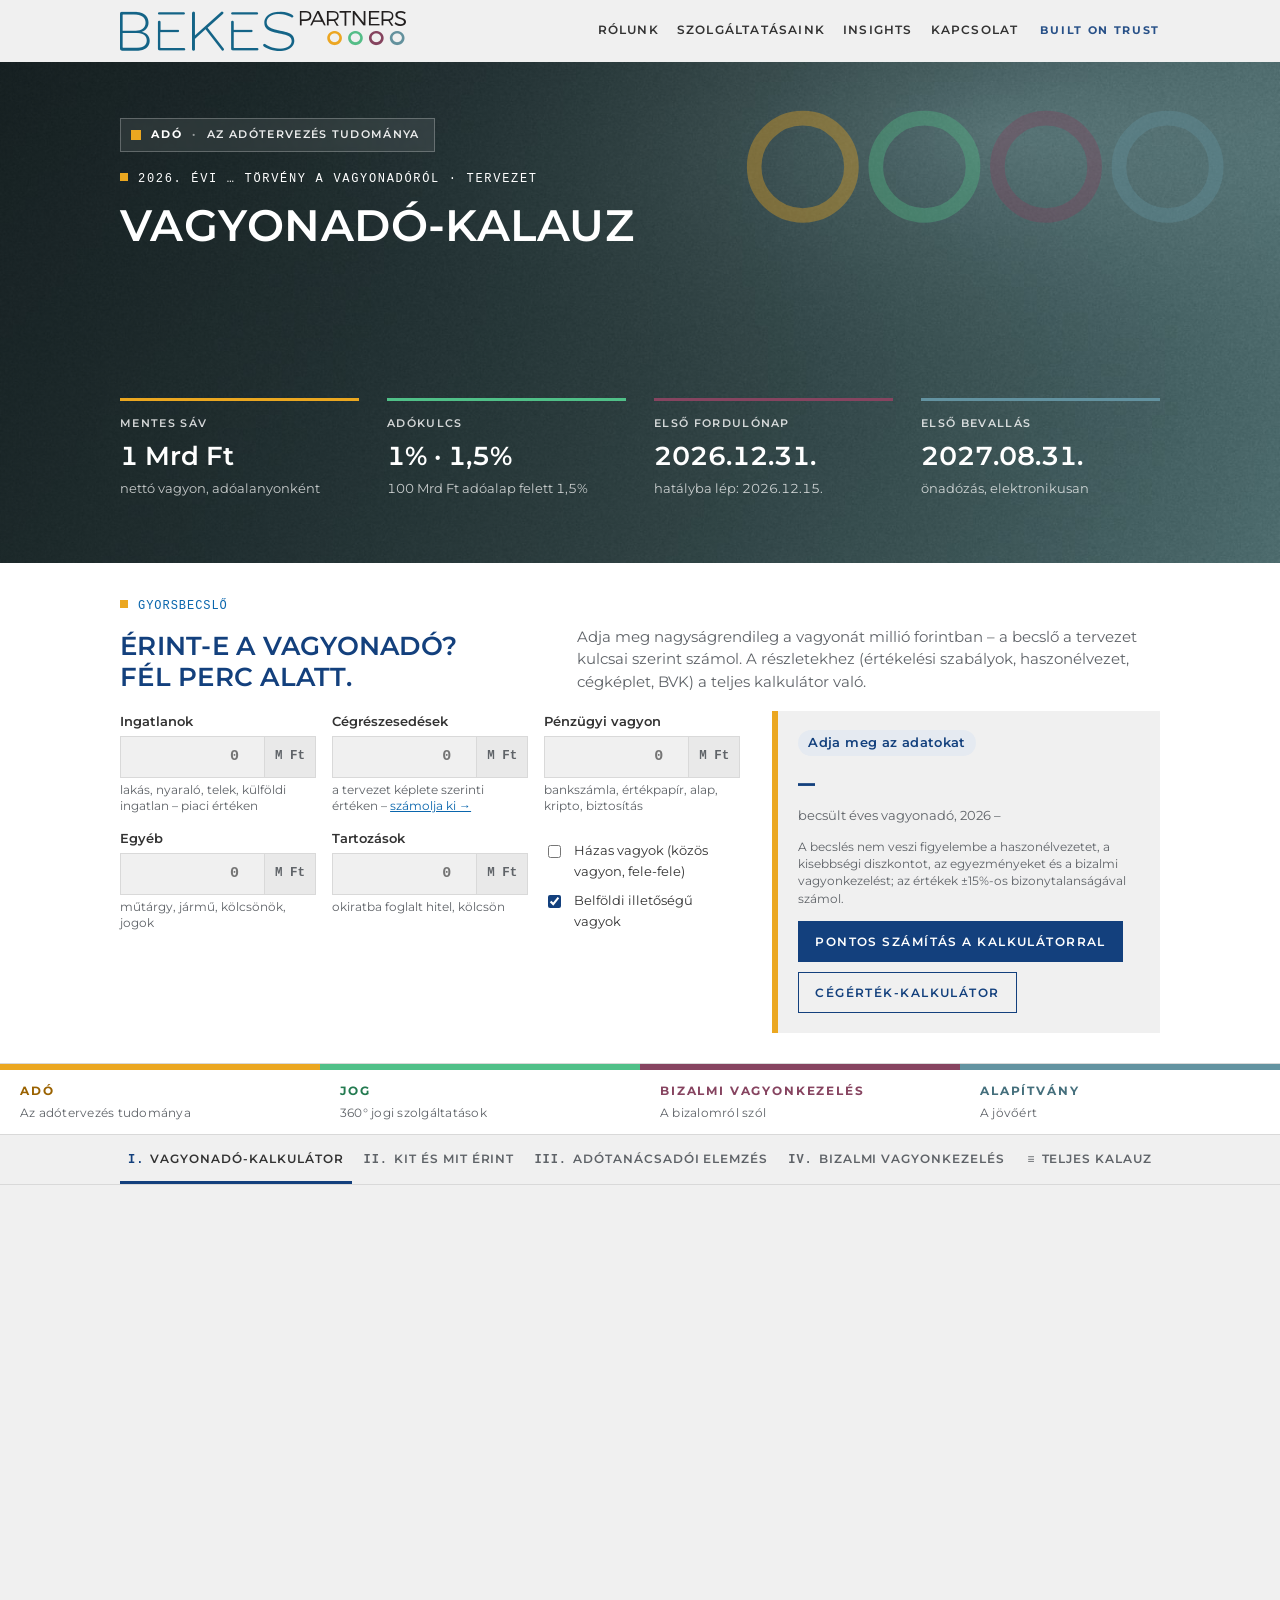
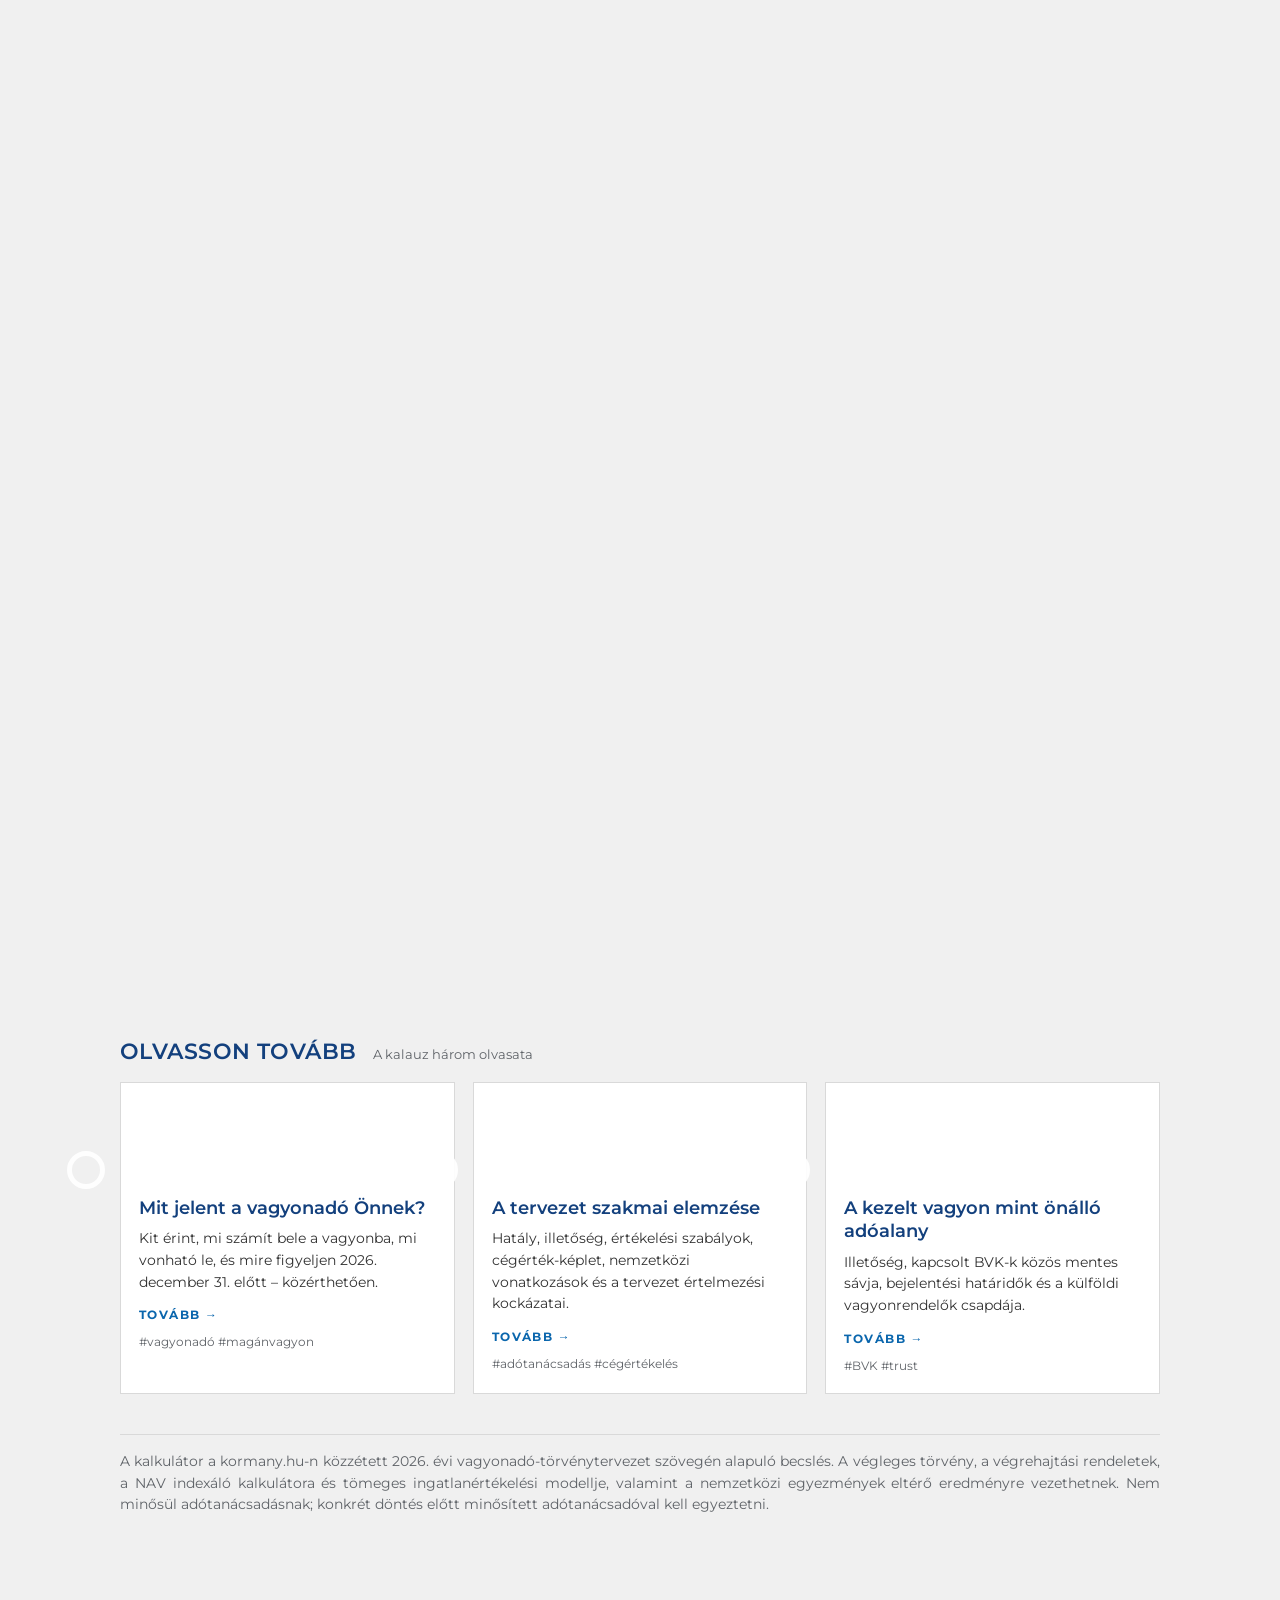
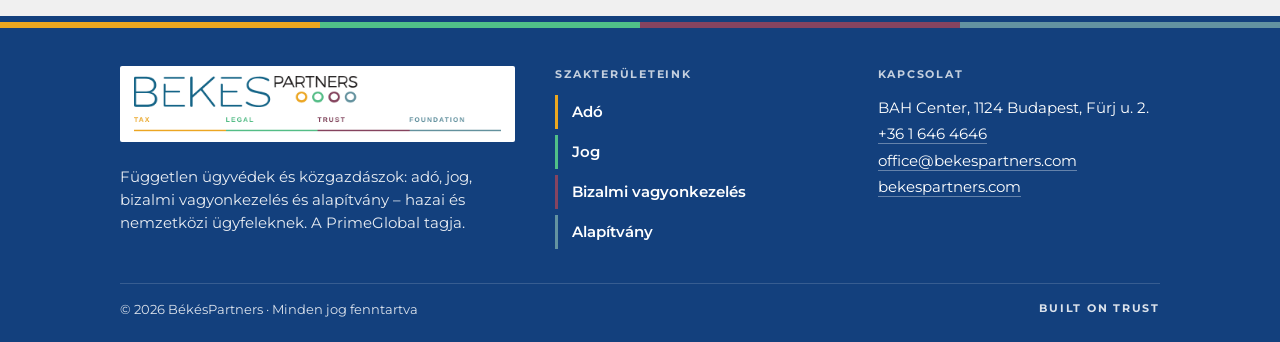
==== index.html @ 05655c82 "Gyorsbecslő a hero alatt + önálló cégérték-kalkulátor oldal (cegertek.html) kapcsolatfelvételi gombb" ====
<!DOCTYPE html>
<!--
  ===================== VAGYONADÓ-KALAUZ =====================
  Publikus, fix arculatú build. Nincs beállítópanel, nincs külső betöltés.

  ARCULAT
    • Színek, betűk:        styles.css – legelső blokk (:root{--brand…})
    • Iroda neve, logó:     lent, a <header class="masthead"> elején (LOGÓ / IRODA NEVE megjegyzés)
    • Fejléc-stílus stb.:   az alábbi <html> elem data-* attribútumai:
        data-hdr      hero | band | gradient | light | dark   (hero = sötét fotós fejléc, hero.jpg – a bekespartners.com stílusa)
        data-radius   0 | 1 | 2                           (szögletes | enyhén kerek | kerek)
        data-density  s | m | l                           (kompakt | normál | tágas)
        data-tabs     line | pill | block                 (fülek stílusa)
        data-upper    0 | 1                               (nagybetűs címsorok)
        data-hcolor   ink | accent | brand2               (címsorok színe)
        data-bg       neutral | white | tint              (oldal háttere)
        data-stripe   1 | 0 | 4                           (alsó csík: egyszínű | nincs | négyszegmensű BékésPartners-csík)
        data-facts    1 | 0                               (kulcsadatok a fejlécben)
        data-logopos  left | center
        data-theme    (üres: rendszer szerint) | light | dark   (most: light – a logó világos fejlécet kíván)

  TARTALOM
    • II–IV. fül: a megfelelő <section> szövege.
    • Jogszabályi számok (1 Mrd, 1 % / 1,5 %, 100 Mrd, 2026): app.js – RULES objektum.
      A II. fül "Mennyit kell fizetni?" táblázata és a fejléc kulcsadatai KÉZZEL vannak beírva:
      ha a RULES változik, ezeket is frissíteni kell.
    • Szövegállapot-bélyeg: jelenleg kikapcsolva (fejléc, MOTTÓ alatti megjegyzés).
-->
<html lang="hu" data-hdr="hero" data-radius="0" data-density="m" data-tabs="line" data-upper="1" data-hcolor="accent" data-bg="neutral" data-stripe="4" data-facts="1" data-logopos="left" data-theme="light">
<head>
<meta charset="utf-8">
<meta name="viewport" content="width=device-width, initial-scale=1, viewport-fit=cover">
<meta http-equiv="Content-Security-Policy" content="default-src 'none'; script-src 'self'; style-src 'self'; img-src 'self' data:; font-src 'self'; connect-src 'none'; form-action 'none'; base-uri 'none'; object-src 'none'; upgrade-insecure-requests">
<meta name="referrer" content="no-referrer">
<meta name="description" content="Vagyonadó-kalkulátor és a 2026-os vagyonadó-tervezet összefoglalója laikusoknak és adótanácsadóknak, bizalmi vagyonkezeléssel.">
<meta name="robots" content="index,follow">
<meta name="theme-color" content="#13407D">
<meta property="og:type" content="article">
<meta property="og:locale" content="hu_HU">
<meta property="og:site_name" content="BékésPartners">
<meta property="og:title" content="Vagyonadó-kalauz – kalkulátor és elemzés a 2026-os vagyonadó-tervezethez">
<meta property="og:description" content="Számolja ki, mennyire érinti Önt a vagyonadó, és olvassa el, mit jelent a tervezet a vagyonos magánszemélyeknek és a bizalmi vagyonkezeléseknek.">
<meta property="og:image" content="https://cr4j7sbkg2-afk.github.io/vagyonado-kalauz2026/hero.jpg">
<meta property="og:url" content="https://cr4j7sbkg2-afk.github.io/vagyonado-kalauz2026/">
<meta name="twitter:card" content="summary_large_image">
<script type="application/ld+json">{"@context":"https://schema.org","@type":"Article","headline":"Vagyonadó-kalauz","inLanguage":"hu","author":{"@type":"Organization","name":"BékésPartners","url":"https://www.bekespartners.com/"},"publisher":{"@type":"Organization","name":"BékésPartners"},"about":"2026. évi vagyonadó-törvénytervezet","dateModified":"2026-10-20"}</script>
<meta name="color-scheme" content="light dark">
<title>Vagyonadó-kalauz</title>
<link rel="icon" href="data:image/svg+xml,%3Csvg xmlns='http://www.w3.org/2000/svg' viewBox='0 0 32 32'%3E%3Crect width='32' height='32' rx='6' fill='%231B4180'/%3E%3Ctext x='16' y='22' font-family='Georgia,serif' font-size='18' font-weight='700' text-anchor='middle' fill='%23fff'%3E%C2%A7%3C/text%3E%3C/svg%3E">
<link rel="preload" href="fonts/montserrat-latin-ext-400-normal.woff2" as="font" type="font/woff2" crossorigin>
<link rel="preload" href="fonts/montserrat-latin-ext-600-normal.woff2" as="font" type="font/woff2" crossorigin>
<link rel="stylesheet" href="styles.css">
</head>
<body>
<!-- Háttér-vízjel: a BékésPartners-logó négy gyűrűje; a IV. fülön az SQN-logó. Tisztán dekoratív. -->
<div class="wm" aria-hidden="true">
  <svg class="wm-rings" viewBox="0 0 400 100" width="560" height="140">
    <circle cx="50" cy="50" r="38" fill="none" stroke="#ECA520" stroke-width="13"/>
    <circle cx="150" cy="50" r="38" fill="none" stroke="#52BC86" stroke-width="13"/>
    <circle cx="250" cy="50" r="38" fill="none" stroke="#84425D" stroke-width="13"/>
    <circle cx="350" cy="50" r="38" fill="none" stroke="#62919D" stroke-width="13"/>
  </svg>
  <img class="wm-sqn" src="sqn-logo.png" alt="" width="272" height="252">
</div>
<!-- Rögzített márkasáv: görgetéskor is a képernyő tetején marad -->
<header class="brandbar" id="brandbar">
  <div class="wrap">
    <div class="brandrow">
      <div class="brandid">
        <!-- LOGÓ: logo.png a repó gyökerében (átlátszó háttér). Mérete: styles.css --bar-logo-h -->
        <a class="logolink" href="#teszt" aria-label="BékésPartners – Vagyonadó-kalauz, kezdőlap"><img class="logo" src="logo.png" alt="BékésPartners" width="572" height="80"></a>
      </div>
      <div class="brandright">
        <!-- FŐOLDALI NAVIGÁCIÓ tükre (bekespartners.com) – a linkek a főoldalra mutatnak; aloldal-címekre cserélhetők -->
        <nav class="sitenav" aria-label="BékésPartners főoldal">
          <a href="https://www.bekespartners.com/" target="_blank" rel="noopener noreferrer">Rólunk</a>
          <a href="https://www.bekespartners.com/" target="_blank" rel="noopener noreferrer">Szolgáltatásaink</a>
          <a href="https://www.bekespartners.com/" target="_blank" rel="noopener noreferrer">Insights</a>
          <a href="https://www.bekespartners.com/" target="_blank" rel="noopener noreferrer">Kapcsolat</a>
        </nav>
        <!-- MOTTÓ: a BékésPartners "Built on trust" jelmondat – töröld a sort, ha nem kell -->
        <span class="motto">Built on trust</span>
        <!-- SZÖVEGÁLLAPOT (kikapcsolva) – ha később kell, ide: <span class="stamp">Szövegállapot: …</span> -->
      </div>
    </div>
  </div>
</header>
<section class="masthead" aria-label="Bevezető">
  <svg class="hero-rings" viewBox="0 0 400 100" aria-hidden="true">
    <circle cx="50" cy="50" r="40" fill="none" stroke="#ECA520" stroke-width="12"/>
    <circle cx="150" cy="50" r="40" fill="none" stroke="#52BC86" stroke-width="12"/>
    <circle cx="250" cy="50" r="40" fill="none" stroke="#84425D" stroke-width="12"/>
    <circle cx="350" cy="50" r="40" fill="none" stroke="#62919D" stroke-width="12"/>
  </svg>
  <div class="wrap">
    <a class="practice-chip" href="https://www.bekespartners.com/ado/" target="_blank" rel="noopener noreferrer"><span class="pc-dot"></span>Adó<span class="pc-sep">·</span><span class="pc-tag">Az adótervezés tudománya</span></a>
    <div class="eyebrow">2026. évi … törvény a vagyonadóról · tervezet</div>
    <h1>Vagyonadó-kalauz</h1>
    <p class="lead lead-full">Számolja ki, mennyire érinti Önt a vagyonadó – majd olvassa el, mit jelent a kormany.hu-n közzétett törvénytervezet a vagyonos magánszemélyeknek, hogyan értékelné egy adótanácsadó, és mi a helyzet a bizalmi vagyonkezeléssel.</p>
    <p class="lead lead-short">Számolja ki, mennyire érinti Önt a vagyonadó, és olvassa el, mit jelent a 2026-os tervezet.</p>
    <dl class="facts">
      <div class="f-tax"><dt>Mentes sáv</dt><dd>1 Mrd Ft<small>nettó vagyon, adóalanyonként</small></dd></div>
      <div class="f-legal"><dt>Adókulcs</dt><dd>1% · 1,5%<small>100 Mrd Ft adóalap felett 1,5%</small></dd></div>
      <div class="f-trust"><dt>Első fordulónap</dt><dd>2026.12.31.<small>hatályba lép: 2026.12.15.</small></dd></div>
      <div class="f-found"><dt>Első bevallás</dt><dd>2027.08.31.<small>önadózás, elektronikusan</small></dd></div>
    </dl>
  </div>
</section>
<!-- Gyorsbecslő: 30 másodperces vagyonadó-becslés; a pontos számítás a kalkulátor fülön -->
<section class="quick" id="quick" aria-labelledby="quick-h">
  <div class="wrap">
    <div class="quick-head">
      <div class="eyebrow">Gyorsbecslő</div>
      <h2 id="quick-h">Érint-e a vagyonadó? Fél perc alatt.</h2>
      <p>Adja meg nagyságrendileg a vagyonát millió forintban – a becslő a tervezet kulcsai szerint számol. A részletekhez (értékelési szabályok, haszonélvezet, cégképlet, BVK) a teljes kalkulátor való.</p>
    </div>
    <form class="quick-form" id="qf" autocomplete="off" novalidate>
      <div class="quick-grid">
        <label class="qfld"><span>Ingatlanok</span><span class="inp"><input type="number" min="0" step="any" inputmode="decimal" id="q_re" placeholder="0"><span>M Ft</span></span><small>lakás, nyaraló, telek, külföldi ingatlan – piaci értéken</small></label>
        <label class="qfld"><span>Cégrészesedések</span><span class="inp"><input type="number" min="0" step="any" inputmode="decimal" id="q_co" placeholder="0"><span>M Ft</span></span><small>a tervezet képlete szerinti értéken – <a href="cegertek.html">számolja ki →</a></small></label>
        <label class="qfld"><span>Pénzügyi vagyon</span><span class="inp"><input type="number" min="0" step="any" inputmode="decimal" id="q_fin" placeholder="0"><span>M Ft</span></span><small>bankszámla, értékpapír, alap, kripto, biztosítás</small></label>
        <label class="qfld"><span>Egyéb</span><span class="inp"><input type="number" min="0" step="any" inputmode="decimal" id="q_oth" placeholder="0"><span>M Ft</span></span><small>műtárgy, jármű, kölcsönök, jogok</small></label>
        <label class="qfld"><span>Tartozások</span><span class="inp"><input type="number" min="0" step="any" inputmode="decimal" id="q_debt" placeholder="0"><span>M Ft</span></span><small>okiratba foglalt hitel, kölcsön</small></label>
        <div class="qfld qopts">
          <label class="chk"><input type="checkbox" id="q_mar"> Házas vagyok (közös vagyon, fele-fele)</label>
          <label class="chk"><input type="checkbox" id="q_bel" checked> Belföldi illetőségű vagyok</label>
        </div>
      </div>
      <div class="quick-out" aria-live="polite">
        <div class="qo-main"><span class="badge b-info" id="qBadge">Adja meg az adatokat</span><div class="qo-tax" id="qTax">–</div><div class="qo-lbl">becsült éves vagyonadó, 2026 – <span id="qRange"></span></div></div>
        <p class="qo-note" id="qNote">A becslés nem veszi figyelembe a haszonélvezetet, a kisebbségi diszkontot, az egyezményeket és a bizalmi vagyonkezelést; az értékek ±15%-os bizonytalanságával számol.</p>
        <div class="qo-btns"><button type="button" class="cta" id="qGo">Pontos számítás a kalkulátorral</button><a class="cta outline" href="cegertek.html">Cégérték-kalkulátor</a></div>
      </div>
    </form>
  </div>
</section>
<!-- Szakterületi színsáv feliratokkal (a weboldal és a sablon négyszegmensű vonala) -->
<nav class="practice-rule" aria-label="BékésPartners szakterületek">
  <a class="pr-tax" href="https://www.bekespartners.com/ado/" target="_blank" rel="noopener noreferrer"><b>Adó</b><span>Az adótervezés tudománya</span></a>
  <a class="pr-legal" href="https://www.bekespartners.com/jog/" target="_blank" rel="noopener noreferrer"><b>Jog</b><span>360° jogi szolgáltatások</span></a>
  <a class="pr-trust" href="https://www.bekespartners.com/vagyonkezeles/" target="_blank" rel="noopener noreferrer"><b>Bizalmi vagyonkezelés</b><span>A bizalomról szól</span></a>
  <a class="pr-found" href="https://www.bekespartners.com/alapitvany/" target="_blank" rel="noopener noreferrer"><b>Alapítvány</b><span>A jövőért</span></a>
</nav>

<nav class="tabbar" aria-label="Blokkok">
  <div class="wrap">
    <div class="tabs" role="tablist">
      <button class="tab" role="tab" id="t-teszt" data-target="teszt" aria-controls="teszt" aria-selected="true"><span class="n">I.</span>Vagyonadó-kalkulátor</button>
      <button class="tab" role="tab" id="t-osszefoglalo" data-target="osszefoglalo" aria-controls="osszefoglalo" aria-selected="false"><span class="n">II.</span>Kit és mit érint</button>
      <button class="tab" role="tab" id="t-szakmai" data-target="szakmai" aria-controls="szakmai" aria-selected="false"><span class="n">III.</span>Adótanácsadói elemzés</button>
      <button class="tab" role="tab" id="t-bvk" data-target="bvk" aria-controls="bvk" aria-selected="false"><span class="n">IV.</span>Bizalmi vagyonkezelés</button>
      <button class="tab tab-all" role="tab" id="t-all" data-target="all" aria-controls="osszefoglalo szakmai bvk" aria-selected="false"><span class="n">≡</span>Teljes kalauz</button>
    </div>
  </div>
</nav>

<main class="wrap">

<!-- ============ I. KALKULÁTOR ============ -->
<section class="panel" id="teszt" role="tabpanel" aria-labelledby="t-teszt">
  <div class="prose k-intro">
    <h2>Vagyonadó-kalkulátor</h2>
    <p>Vegye fel vagyonelemeit egyenként. A kalkulátor mindegyiket a tervezet saját értékelési szabálya szerint értékeli, adóalanyonként (Ön, házastárs, kiskorú gyermek, bizalmi vagyonkezelés) kiszámolja az adóalapot és a fizetendő adót, és megmutatja, mennyire bizonytalan a becslés. Az adatok csak az Ön böngészőjében számolódnak, sehova nem kerülnek. Cégrészesedés képlet szerinti értékét külön is kiszámolhatja a <a href="cegertek.html">cégérték-kalkulátorral</a>.</p>
  </div>
  <noscript><div class="note"><b>A kalkulátorhoz JavaScript szükséges.</b>A II–IV. fül tartalma enélkül is olvasható.</div></noscript>

  <div class="kbar" id="kBar">
    <span class="kbar-l" id="kStatus"><strong>Saját adatok</strong> – csak ebben a lapfülben.</span>
    <span class="bar-actions">
      <select class="sel small" id="kPreset" aria-label="Példa betöltése">
        <option value="">Példa betöltése ▾</option>
        <option value="family">Vállalkozó házaspár</option>
        <option value="bvk">Külföldi állampolgár magyar BVK-val</option>
        <option value="abroad">Külföldön élő kettős állampolgár</option>
      </select>
      <details class="kmenu">
        <summary class="btn small">Mentés és export ▾</summary>
        <div class="kmenu-list">
          <button type="button" class="btn small" id="kSave">Mentés fájlba (JSON)</button>
          <button type="button" class="btn small" id="kFileBtn">Betöltés fájlból</button>
          <input type="file" id="kFile" accept="application/json,.json" hidden>
          <button type="button" class="btn small" id="kReportDl">Jelentés letöltése (HTML)</button>
          <button type="button" class="btn small" id="kPrint">Jelentés nyomtatása / PDF</button>
          <label class="chk small" title="Alapból az adatok csak a lap bezárásáig maradnak meg. Bekapcsolva ezen az eszközön tárolódnak, amíg nem törli."><input type="checkbox" id="kRemember"> Megjegyzés ezen az eszközön</label>
          <button type="button" class="btn small" id="kClear">Üres űrlap</button>
          <button type="button" class="btn small danger" id="kWipe">Adatok törlése</button>
        </div>
      </details>
      <span class="ksub" id="kMsg" aria-live="polite"></span>
    </span>
  </div>

  <div class="test">
    <form class="form" id="kf" autocomplete="off" novalidate>
      <fieldset>
        <legend>1. Adóalany és illetőség</legend>
        <p class="fhint">Az illetőség dönti el, hogy a teljes (világ)vagyon vagy csak a magyarországi elemek adóznak. A házastársak külön adóalanyok, illetőségük külön vizsgálandó. <span class="ref">2. § 3. pont, 4. §, 7. §</span></p>
        <div class="q">
          <p>Magyar állampolgár (akár kettős állampolgárként is)?</p>
          <div class="choice">
            <label><input type="radio" name="kcit" value="y" data-p="cit"> Igen</label>
            <label><input type="radio" name="kcit" value="n" data-p="cit"> Nem</label>
          </div>
        </div>
        <div class="q" id="kq-ab">
          <p>2026. december 31-én legalább 10 éve életvitelszerűen külföldön él?</p>
          <div class="choice">
            <label><input type="radio" name="kab" value="n" data-p="ab"> Nem</label>
            <label><input type="radio" name="kab" value="y" data-p="ab"> Igen</label>
          </div>
        </div>
        <div class="q" id="kq-fst" hidden>
          <p>Melyik írja le a helyzetét?</p>
          <div class="choice">
            <label><input type="radio" name="kfst" value="res" data-p="fst"> Magyarországon élek (itt van a létérdekeim központja, vagy legalább 183 napot töltök itt)</label>
            <label><input type="radio" name="kfst" value="post" data-p="fst"> Külföldi munkáltató kiküldöttjeként dolgozom itt, kevesebb mint 5 éve</label>
            <label><input type="radio" name="kfst" value="ltr" data-p="fst"> Huzamos tartózkodási jogosultságom van (harmadik országbeli állampolgárként), de az évben 183 napnál kevesebbet vagyok itt</label>
            <label><input type="radio" name="kfst" value="no" data-p="fst"> Nem élek Magyarországon</label>
          </div>
        </div>
        <div class="q">
          <label class="chk"><input type="checkbox" data-p="mar"> Házas vagyok – a házastárs külön adóalany, saját 1 Mrd Ft-os mentes sávval</label>
          <label class="chk"><input type="checkbox" data-p="cust"> A kiskorú gyermek feletti szülői felügyeletet a másik szülővel közösen gyakoroljuk (a gyermek nem örökölt vagyona fele-fele arányban a két szülőnél adózik)</label>
        </div>
        <div class="q" id="kq-spres">
          <p>A házastárs illetősége</p>
          <div class="choice">
            <label><input type="radio" name="kspres" value="same" data-p="spres"> Ugyanaz, mint az enyém</label>
            <label><input type="radio" name="kspres" value="bel" data-p="spres"> Belföldi illetőségű (a teljes vagyona adózik)</label>
            <label><input type="radio" name="kspres" value="kul" data-p="spres"> Külföldi illetőségű (csak a magyar ingatlanjai és cégrészesedései adóznak)</label>
          </div>
        </div>
      </fieldset>

      <fieldset>
        <legend>2. Vagyonelemek</legend>
        <p class="fhint">Minden elemet a december 31-re várható állapotában adjon meg, a saját tulajdoni hányadával. Összegek millióban (M Ft, devizás tételnél M EUR stb.). A BVK-ba adott vagyont a „Tulajdonos” mezőben a BVK-hoz rendelje.</p>
        <div id="kAssets"></div>
        <div class="kadd">
          <select class="sel" id="kAddType" aria-label="Vagyonelem típusa"></select>
          <button type="button" class="btn" id="kAdd">+ Vagyonelem hozzáadása</button>
        </div>
      </fieldset>

      <fieldset>
        <legend>3. Tartozások</legend>
        <p class="fhint">Csak a december 31-én fennálló, okiratba foglalt hitel- és kölcsöntartozás, illetve a jogszabályon vagy határozaton alapuló tartozás vonható le. Külföldi illetőségű adóalanynál csak az adóköteles magyar vagyonelemhez közvetlenül kapcsolódó. <span class="ref">6. §</span></p>
        <div id="kDebts"></div>
        <div class="kadd"><button type="button" class="btn" id="kAddDebt">+ Tartozás hozzáadása</button></div>
      </fieldset>

      <fieldset>
        <legend>4. Bizalmi vagyonkezelések</legend>
        <p class="fhint">A kezelt vagyon önálló adóalany. Vegye fel itt a BVK-t, majd a vagyonelemeknél a „Tulajdonos” mezőben rendelje hozzá a kezelt vagyont. <span class="ref">2. § 41. pont, 24. §</span></p>
        <div id="kBvks"></div>
        <div class="kadd"><button type="button" class="btn" id="kAddBvk">+ Bizalmi vagyonkezelés hozzáadása</button></div>
      </fieldset>

      <fieldset>
        <legend>5. Adócsökkentő tételek</legend>
        <p class="fhint">A helyi adót és a gépjárműadót az adott vagyonelemnél adja meg. Itt a kötelezően igénybe vett független értékelő díja szerepel: 50%-a, legfeljebb 2 M Ft vonható le adóalanyonként. <span class="ref">9. § (2)</span></p>
        <div class="grid3" id="kFees"></div>
      </fieldset>

      <fieldset>
        <legend>6. Árfolyamok és előrejelzés</legend>
        <p class="fhint">A devizás tételeket az MNB december 31-i hivatalos árfolyamán kell átszámítani; addig a várható árfolyamot írja be. Az előrejelzés a megadott éves értékváltozással görgeti tovább a vagyont. <span class="ref">11. §</span></p>
        <div class="grid3" id="kFx"></div>
        <div class="grid3 k-proj" id="kProj"></div>
      </fieldset>
    </form>

    <aside class="result" id="kSum">
      <div class="r-top">
        <span class="badge b-info" id="kBadge" aria-live="polite">—</span>
        <div class="r-tax" id="kTax" aria-live="polite">0 Ft</div>
        <div class="r-tax-lbl" id="kTaxLbl">becsült fizetendő vagyonadó, 2026</div>
        <div class="krange" id="kBase"></div>
        <div class="krange" id="kRange"></div>
        <div class="gauge" aria-hidden="true">
          <div class="g-track"><div class="g-free" id="kgFree"></div><div class="g-tax" id="kgTax"></div><div class="g-mark" id="kgMark"></div></div>
          <div class="g-lbl"><span class="g-l0" id="kg0">0</span><span id="kgThr">1 Mrd</span><span class="g-lmax" id="kgMax"></span></div>
        </div>
        <p class="g-note" id="kgNote"></p>
      </div>
      <div class="r-rows" id="kTps"></div>
      <div class="r-sec">
        <h3>Adóköteles vagyon összetétele</h3>
        <div class="mix" id="kMix"></div>
      </div>
      <div class="r-sec">
        <h3>Legfontosabb teendők</h3>
        <div class="flags" id="kTop"></div>
        <button type="button" class="linkbtn k-more" id="kToDetail">Teljes levezetés, előrejelzés és teendők ↓</button>
      </div>
    </aside>
  </div>

  <button type="button" class="kmini" id="kMini" aria-label="Ugrás az eredményhez"><span class="kmini-l">Becsült vagyonadó</span><span class="kmini-v" id="kMiniTax">0 Ft</span><span class="kmini-b" id="kMiniBadge">—</span></button>
  <div class="kdetail" id="kDetail">
    <div class="ktabs" role="tablist" aria-label="Részletes eredmény">
      <button type="button" class="ktab" role="tab" data-kp="lev" aria-selected="true">Levezetés adóalanyonként</button>
      <button type="button" class="ktab" role="tab" data-kp="naplo" aria-selected="false">Értékelési napló</button>
      <button type="button" class="ktab" role="tab" data-kp="elo" aria-selected="false">Előrejelzés 2026–2030</button>
      <button type="button" class="ktab" role="tab" data-kp="erz" aria-selected="false">Érzékenység és optimalizálás</button>
      <button type="button" class="ktab" role="tab" data-kp="tenni" aria-selected="false">Teendők és kockázatok</button>
    </div>
    <div class="kpane" id="kp-lev"></div>
    <div class="kpane" id="kp-naplo" hidden></div>
    <div class="kpane" id="kp-elo" hidden></div>
    <div class="kpane" id="kp-erz" hidden></div>
    <div class="kpane" id="kp-tenni" hidden></div>
  </div>

  <div class="insights">
    <div class="ins-head"><h3>Olvasson tovább</h3><span class="ins-sub">A kalauz három olvasata</span></div>
    <div class="ins-grid">
      <button type="button" class="ins-card ic-tax" data-goto="osszefoglalo">
        <span class="ic-top"><span class="ic-label">Kit és mit érint</span></span>
        <span class="ic-body"><span class="ic-title">Mit jelent a vagyonadó Önnek?</span><span class="ic-ex">Kit érint, mi számít bele a vagyonba, mi vonható le, és mire figyeljen 2026. december 31. előtt – közérthetően.</span><span class="ic-more">Tovább →</span><span class="ic-tags">#vagyonadó #magánvagyon</span></span>
      </button>
      <button type="button" class="ins-card ic-navy" data-goto="szakmai">
        <span class="ic-top"><span class="ic-label">Adótanácsadói elemzés</span></span>
        <span class="ic-body"><span class="ic-title">A tervezet szakmai elemzése</span><span class="ic-ex">Hatály, illetőség, értékelési szabályok, cégérték-képlet, nemzetközi vonatkozások és a tervezet értelmezési kockázatai.</span><span class="ic-more">Tovább →</span><span class="ic-tags">#adótanácsadás #cégértékelés</span></span>
      </button>
      <button type="button" class="ins-card ic-trust" data-goto="bvk">
        <span class="ic-top"><span class="ic-label">Bizalmi vagyonkezelés</span></span>
        <span class="ic-body"><span class="ic-title">A kezelt vagyon mint önálló adóalany</span><span class="ic-ex">Illetőség, kapcsolt BVK-k közös mentes sávja, bejelentési határidők és a külföldi vagyonrendelők csapdája.</span><span class="ic-more">Tovább →</span><span class="ic-tags">#BVK #trust</span></span>
      </button>
    </div>
  </div>
  <p class="disclaimer">A kalkulátor a kormany.hu-n közzétett 2026. évi vagyonadó-törvénytervezet szövegén alapuló becslés. A végleges törvény, a végrehajtási rendeletek, a NAV indexáló kalkulátora és tömeges ingatlanértékelési modellje, valamint a nemzetközi egyezmények eltérő eredményre vezethetnek. Nem minősül adótanácsadásnak; konkrét döntés előtt minősített adótanácsadóval kell egyeztetni.</p>
  <div class="kreport" id="kReport"></div>
</section>

<!-- ============ II. ÖSSZEFOGLALÓ ============ -->
<section class="panel" id="osszefoglalo" role="tabpanel" aria-labelledby="t-osszefoglalo" hidden>
  <div class="prose">
    <h2>Mit jelent a vagyonadó Önnek?</h2>
    <div class="postmeta"><span>2026. október</span><span class="tags">#vagyonadó #adótervezés #magánvagyon</span></div>
    <div class="note info"><b>Tervezetről van szó.</b>Az alábbiak a kormany.hu-n közzétett, 2026. október 7-i szövegállapotú törvénytervezetre épülnek. A kihirdetett törvény ettől eltérhet; a kalauzt a végleges szöveg alapján felülvizsgáljuk. Ahol a szöveg kijelentő módban ír, az a tervezet rendelkezését jelenti, nem hatályos szabályt.</div>
    <p class="intro">Akinek a teljes vagyona, a hitelei levonása után, december 31-én meghaladja az 1 milliárd forintot, annak évente a milliárd feletti rész 1 százalékát kell befizetnie. A tervezet szerint ez már 2026. december 31-ére vonatkozik, az első befizetés 2027. augusztus 31.</p>
    <div class="statband" role="group" aria-label="A tervezet hatásvizsgálatának kulcsszámai">
      <div class="stat s-tax"><div class="stat-n">≈ 15 000</div><div class="stat-l">érintett vagyonos magánszemély</div></div>
      <div class="stat s-trust"><div class="stat-n">≈ 2 000</div><div class="stat-l">bizalmi vagyonkezelés és hasonló struktúra</div></div>
      <div class="stat s-navy"><div class="stat-n">800 Mrd Ft</div><div class="stat-l">várt költségvetési bevétel négy év alatt</div></div>
      <div class="stat-src">Forrás: a törvénytervezethez csatolt hatásvizsgálat (2026. szeptember 28.), kormany.hu</div>
    </div>

    <h3>Kit érint?</h3>
    <ul>
      <li><strong>Magyarországon élő magánszemélyeket</strong>, a világ bármely pontján lévő teljes vagyonukkal. <span class="ref">4. § (1)</span></li>
      <li><strong>Külföldön élő magyar állampolgárokat is</strong>, kettős állampolgárokat is, magyar lakcím nélkül is, egészen addig, amíg legalább 10 éve életvitelszerűen külföldön nem élnek. <span class="ref">2. § 3. pont</span></li>
      <li><strong>Külföldi illetőségű személyeket</strong> csak a magyarországi ingatlanjaik, az azokhoz kapcsolódó jogaik (például haszonélvezet) és a magyar (vagy magyar ingatlanos) cégekben lévő részesedéseik után. <span class="ref">4. § (2)</span></li>
      <li><strong>Bizalmi vagyonkezelésben (BVK), magánalapítványban vagy külföldi trustban tartott vagyont</strong>, mint önálló adóalanyt. <span class="ref">3. §, 2. § 41. pont</span> A bizalmi vagyonkezelés részletes szabályai a <button type="button" class="linkbtn" data-goto="bvk">Bizalmi vagyonkezelés</button> fülön vannak.</li>
    </ul>
    <p>A házastársak külön-külön adóalanyok, mindkettőjüket megilleti a saját 1 milliárdos mentes sáv. A kiskorú gyermek vagyonát főszabály szerint a szülőnél kell figyelembe venni, kivéve azt, amit a gyermek örökölt vagy saját munkájával szerzett. <span class="ref">7. § (2)–(5)</span></p>

    <h3>Mennyit kell fizetni?</h3>
    <p>Csak az 1 milliárd forint feletti nettó vagyon adózik. Az adóalap első 100 milliárd forintja után 1%, az e feletti rész után 1,5% a kulcs. <span class="ref">6. §, 9. § (1)</span></p>
    <div class="tablewrap">
      <table>
        <thead><tr><th scope="col">Nettó vagyon dec. 31-én</th><th scope="col" class="num">Adóalap</th><th scope="col" class="num">Éves adó</th><th scope="col" class="num">Tényleges teher</th></tr></thead>
        <tbody>
          <tr><td>900 millió Ft</td><td class="num">0</td><td class="num">0 Ft</td><td class="num">0%</td></tr>
          <tr><td>1,5 milliárd Ft</td><td class="num">0,5 Mrd</td><td class="num">5 millió Ft</td><td class="num">0,33%</td></tr>
          <tr><td>3 milliárd Ft</td><td class="num">2 Mrd</td><td class="num">20 millió Ft</td><td class="num">0,67%</td></tr>
          <tr><td>10 milliárd Ft</td><td class="num">9 Mrd</td><td class="num">90 millió Ft</td><td class="num">0,90%</td></tr>
          <tr><td>150 milliárd Ft</td><td class="num">149 Mrd</td><td class="num">1,735 milliárd Ft</td><td class="num">1,16%</td></tr>
        </tbody>
      </table>
    </div>
    <figure class="chart after-table">
      <figcaption class="cap"><b>Tényleges adóteher a nettó vagyon arányában</b>A mentes sáv miatt a teher fokozatosan közelít az 1%-hoz; 101 Mrd Ft nettó vagyon felett az 1,5%-os sáv húzza feljebb.</figcaption>
      <svg viewBox="0 0 640 262" role="img" aria-label="A tényleges adóteher 1 milliárd forintnál nulla, 3 milliárdnál 0,67%, 10 milliárdnál 0,9%, 101 milliárdnál 0,99%, 200 milliárdnál 1,24%.">
        <line class="ax" x1="60" y1="224" x2="620" y2="224"/>
        <line class="ax" x1="60" y1="152.6" x2="620" y2="152.6" stroke-dasharray="2 4"/>
        <line class="ax" x1="60" y1="24" x2="60" y2="224"/>
        <text class="axl" x="52" y="228" text-anchor="end">0%</text>
        <text class="axl" x="52" y="156.6" text-anchor="end">0,5%</text>
        <text class="axl" x="52" y="85.1" text-anchor="end">1,0%</text>
        <line class="ref1" x1="60" y1="81.1" x2="620" y2="81.1"/>
        <text class="ref1l" x="66" y="74">1%-os alapkulcs</text>
        <line class="ref1" x1="547.8" y1="24" x2="547.8" y2="224"/>
        <text class="ref1l" x="541" y="36" text-anchor="end">1,5%-os sáv kezdete</text>
        <polygon class="crvA" points="60,224 60.0,224.0 62.1,221.2 64.2,218.5 66.3,215.8 68.4,213.1 70.5,210.5 72.6,208.0 74.7,205.5 76.7,203.1 78.8,200.7 80.9,198.3 83.0,196.0 85.1,193.8 87.2,191.6 89.3,189.4 91.4,187.3 93.5,185.2 95.6,183.2 97.7,181.2 99.8,179.2 101.9,177.3 104.0,175.4 106.0,173.5 108.1,171.7 110.2,170.0 112.3,168.2 114.4,166.5 116.5,164.8 118.6,163.2 120.7,161.6 122.8,160.0 124.9,158.5 127.0,156.9 129.1,155.5 131.2,154.0 133.3,152.6 135.3,151.2 137.4,149.8 139.5,148.5 141.6,147.1 143.7,145.8 145.8,144.6 147.9,143.3 150.0,142.1 152.1,140.9 154.2,139.7 156.3,138.6 158.4,137.5 160.5,136.4 162.6,135.3 164.7,134.2 166.7,133.2 168.8,132.2 170.9,131.2 173.0,130.2 175.1,129.2 177.2,128.3 179.3,127.3 181.4,126.4 183.5,125.6 185.6,124.7 187.7,123.8 189.8,123.0 191.9,122.2 194.0,121.4 196.0,120.6 198.1,119.8 200.2,119.0 202.3,118.3 204.4,117.6 206.5,116.9 208.6,116.2 210.7,115.5 212.8,114.8 214.9,114.1 217.0,113.5 219.1,112.9 221.2,112.2 223.3,111.6 225.3,111.0 227.4,110.4 229.5,109.9 231.6,109.3 233.7,108.8 235.8,108.2 237.9,107.7 240.0,107.2 242.1,106.7 244.2,106.2 246.3,105.7 248.4,105.2 250.5,104.7 252.6,104.2 254.7,103.8 256.7,103.3 258.8,102.9 260.9,102.5 263.0,102.1 265.1,101.7 267.2,101.3 269.3,100.9 271.4,100.5 273.5,100.1 275.6,99.7 277.7,99.4 279.8,99.0 281.9,98.7 284.0,98.3 286.0,98.0 288.1,97.6 290.2,97.3 292.3,97.0 294.4,96.7 296.5,96.4 298.6,96.1 300.7,95.8 302.8,95.5 304.9,95.2 307.0,94.9 309.1,94.7 311.2,94.4 313.3,94.2 315.3,93.9 317.4,93.6 319.5,93.4 321.6,93.2 323.7,92.9 325.8,92.7 327.9,92.5 330.0,92.2 332.1,92.0 334.2,91.8 336.3,91.6 338.4,91.4 340.5,91.2 342.6,91.0 344.7,90.8 346.7,90.6 348.8,90.4 350.9,90.3 353.0,90.1 355.1,89.9 357.2,89.7 359.3,89.6 361.4,89.4 363.5,89.2 365.6,89.1 367.7,88.9 369.8,88.8 371.9,88.6 374.0,88.5 376.0,88.3 378.1,88.2 380.2,88.0 382.3,87.9 384.4,87.8 386.5,87.6 388.6,87.5 390.7,87.4 392.8,87.3 394.9,87.2 397.0,87.0 399.1,86.9 401.2,86.8 403.3,86.7 405.3,86.6 407.4,86.5 409.5,86.4 411.6,86.3 413.7,86.2 415.8,86.1 417.9,86.0 420.0,85.9 422.1,85.8 424.2,85.7 426.3,85.6 428.4,85.5 430.5,85.4 432.6,85.4 434.7,85.3 436.7,85.2 438.8,85.1 440.9,85.0 443.0,85.0 445.1,84.9 447.2,84.8 449.3,84.7 451.4,84.7 453.5,84.6 455.6,84.5 457.7,84.5 459.8,84.4 461.9,84.3 464.0,84.3 466.0,84.2 468.1,84.1 470.2,84.1 472.3,84.0 474.4,84.0 476.5,83.9 478.6,83.9 480.7,83.8 482.8,83.8 484.9,83.7 487.0,83.7 489.1,83.6 491.2,83.6 493.3,83.5 495.3,83.5 497.4,83.4 499.5,83.4 501.6,83.3 503.7,83.3 505.8,83.2 507.9,83.2 510.0,83.2 512.1,83.1 514.2,83.1 516.3,83.0 518.4,83.0 520.5,83.0 522.6,82.9 524.6,82.9 526.7,82.9 528.8,82.8 530.9,82.8 533.0,82.8 535.1,82.7 537.2,82.7 539.3,82.7 541.4,82.6 543.5,82.6 545.6,82.6 547.7,82.6 549.8,81.2 551.9,79.8 554.0,78.4 556.0,77.1 558.1,75.8 560.2,74.5 562.3,73.2 564.4,72.0 566.5,70.7 568.6,69.5 570.7,68.4 572.8,67.2 574.9,66.1 577.0,65.0 579.1,63.9 581.2,62.8 583.3,61.8 585.3,60.8 587.4,59.8 589.5,58.8 591.6,57.8 593.7,56.9 595.8,56.0 597.9,55.1 600.0,54.2 602.1,53.3 604.2,52.4 606.3,51.6 608.4,50.8 610.5,50.0 612.6,49.2 614.6,48.4 616.7,47.7 618.8,46.9 620.0,46.5 620,224"/>
        <polyline class="crv" points="60.0,224.0 62.1,221.2 64.2,218.5 66.3,215.8 68.4,213.1 70.5,210.5 72.6,208.0 74.7,205.5 76.7,203.1 78.8,200.7 80.9,198.3 83.0,196.0 85.1,193.8 87.2,191.6 89.3,189.4 91.4,187.3 93.5,185.2 95.6,183.2 97.7,181.2 99.8,179.2 101.9,177.3 104.0,175.4 106.0,173.5 108.1,171.7 110.2,170.0 112.3,168.2 114.4,166.5 116.5,164.8 118.6,163.2 120.7,161.6 122.8,160.0 124.9,158.5 127.0,156.9 129.1,155.5 131.2,154.0 133.3,152.6 135.3,151.2 137.4,149.8 139.5,148.5 141.6,147.1 143.7,145.8 145.8,144.6 147.9,143.3 150.0,142.1 152.1,140.9 154.2,139.7 156.3,138.6 158.4,137.5 160.5,136.4 162.6,135.3 164.7,134.2 166.7,133.2 168.8,132.2 170.9,131.2 173.0,130.2 175.1,129.2 177.2,128.3 179.3,127.3 181.4,126.4 183.5,125.6 185.6,124.7 187.7,123.8 189.8,123.0 191.9,122.2 194.0,121.4 196.0,120.6 198.1,119.8 200.2,119.0 202.3,118.3 204.4,117.6 206.5,116.9 208.6,116.2 210.7,115.5 212.8,114.8 214.9,114.1 217.0,113.5 219.1,112.9 221.2,112.2 223.3,111.6 225.3,111.0 227.4,110.4 229.5,109.9 231.6,109.3 233.7,108.8 235.8,108.2 237.9,107.7 240.0,107.2 242.1,106.7 244.2,106.2 246.3,105.7 248.4,105.2 250.5,104.7 252.6,104.2 254.7,103.8 256.7,103.3 258.8,102.9 260.9,102.5 263.0,102.1 265.1,101.7 267.2,101.3 269.3,100.9 271.4,100.5 273.5,100.1 275.6,99.7 277.7,99.4 279.8,99.0 281.9,98.7 284.0,98.3 286.0,98.0 288.1,97.6 290.2,97.3 292.3,97.0 294.4,96.7 296.5,96.4 298.6,96.1 300.7,95.8 302.8,95.5 304.9,95.2 307.0,94.9 309.1,94.7 311.2,94.4 313.3,94.2 315.3,93.9 317.4,93.6 319.5,93.4 321.6,93.2 323.7,92.9 325.8,92.7 327.9,92.5 330.0,92.2 332.1,92.0 334.2,91.8 336.3,91.6 338.4,91.4 340.5,91.2 342.6,91.0 344.7,90.8 346.7,90.6 348.8,90.4 350.9,90.3 353.0,90.1 355.1,89.9 357.2,89.7 359.3,89.6 361.4,89.4 363.5,89.2 365.6,89.1 367.7,88.9 369.8,88.8 371.9,88.6 374.0,88.5 376.0,88.3 378.1,88.2 380.2,88.0 382.3,87.9 384.4,87.8 386.5,87.6 388.6,87.5 390.7,87.4 392.8,87.3 394.9,87.2 397.0,87.0 399.1,86.9 401.2,86.8 403.3,86.7 405.3,86.6 407.4,86.5 409.5,86.4 411.6,86.3 413.7,86.2 415.8,86.1 417.9,86.0 420.0,85.9 422.1,85.8 424.2,85.7 426.3,85.6 428.4,85.5 430.5,85.4 432.6,85.4 434.7,85.3 436.7,85.2 438.8,85.1 440.9,85.0 443.0,85.0 445.1,84.9 447.2,84.8 449.3,84.7 451.4,84.7 453.5,84.6 455.6,84.5 457.7,84.5 459.8,84.4 461.9,84.3 464.0,84.3 466.0,84.2 468.1,84.1 470.2,84.1 472.3,84.0 474.4,84.0 476.5,83.9 478.6,83.9 480.7,83.8 482.8,83.8 484.9,83.7 487.0,83.7 489.1,83.6 491.2,83.6 493.3,83.5 495.3,83.5 497.4,83.4 499.5,83.4 501.6,83.3 503.7,83.3 505.8,83.2 507.9,83.2 510.0,83.2 512.1,83.1 514.2,83.1 516.3,83.0 518.4,83.0 520.5,83.0 522.6,82.9 524.6,82.9 526.7,82.9 528.8,82.8 530.9,82.8 533.0,82.8 535.1,82.7 537.2,82.7 539.3,82.7 541.4,82.6 543.5,82.6 545.6,82.6 547.7,82.6 549.8,81.2 551.9,79.8 554.0,78.4 556.0,77.1 558.1,75.8 560.2,74.5 562.3,73.2 564.4,72.0 566.5,70.7 568.6,69.5 570.7,68.4 572.8,67.2 574.9,66.1 577.0,65.0 579.1,63.9 581.2,62.8 583.3,61.8 585.3,60.8 587.4,59.8 589.5,58.8 591.6,57.8 593.7,56.9 595.8,56.0 597.9,55.1 600.0,54.2 602.1,53.3 604.2,52.4 606.3,51.6 608.4,50.8 610.5,50.0 612.6,49.2 614.6,48.4 616.7,47.7 618.8,46.9 620.0,46.5"/>
        <circle class="pt" cx="176.1" cy="128.8" r="4.5"/><text class="ptl" x="182" y="146">3 Mrd · 0,67%</text>
        <circle class="pt" cx="303.4" cy="95.4" r="4.5"/><text class="ptl" x="309" y="113">10 Mrd · 0,90%</text>
        <circle class="pt" cx="620" cy="46.5" r="4.5"/><text class="ptl" x="612" y="66" text-anchor="end">200 Mrd · 1,24%</text>
        <text class="axl" x="60" y="244" text-anchor="middle">1</text>
        <text class="axl" x="133.3" y="244" text-anchor="middle">2</text>
        <text class="axl" x="230.1" y="244" text-anchor="middle">5</text>
        <text class="axl" x="303.4" y="244" text-anchor="middle">10</text>
        <text class="axl" x="376.6" y="244" text-anchor="middle">20</text>
        <text class="axl" x="473.5" y="244" text-anchor="middle">50</text>
        <text class="axl" x="546.7" y="244" text-anchor="middle">100</text>
        <text class="axl" x="612" y="244" text-anchor="middle">200</text>
        <text class="axl" x="340" y="259" text-anchor="middle">nettó vagyon, milliárd Ft (logaritmikus skála)</text>
      </svg>
    </figure>
    <p class="muted">A kiszámított adót csökkenti az adott vagyonelem után az adóévben esedékes és megfizetett helyi adó (például építményadó, telekadó), gépjárműadó és ezek külföldi megfelelője, valamint a kötelező értékbecslés díjának fele (legfeljebb 2 millió Ft). <span class="ref">9. § (2)</span></p>

    <h3>Mi számít bele a vagyonba?</h3>
    <p>A főszabály az, hogy <strong>minden</strong>, aminek pénzben kifejezhető értéke van. <span class="ref">1. § (1), 2. § 39. pont</span></p>
    <ul>
      <li>Ingatlanok itthon és külföldön: lakás, nyaraló, iroda, telek, termőföld.</li>
      <li>Cégrészesedések, akkor is, ha a cég nem tőzsdei; ezek értékét törvényi képlet adja a saját tőkéből és az elmúlt három év nyereségéből.</li>
      <li>Bankszámlák, készpénz, betétek, állampapírok, kötvények, befektetési alapok, tőzsdei részvények.</li>
      <li>Kriptoeszközök és befektetési arany, ezüst, platina, palládium, értékhatár nélkül.</li>
      <li>Megtakarítási életbiztosítások és nyugdíjbiztosítások visszavásárlási értéke.</li>
      <li>Másnak adott kölcsönök, opciók, haszonélvezeti és használati jogok.</li>
      <li>Drága személyes tárgyak: a <strong>3 millió Ft</strong> feletti egyedi értékű műtárgy és ékszer, az egységként értékelt, 3 millió Ft feletti gyűjtemény, és a <strong>10 millió Ft</strong> feletti autó, hajó, repülő. <span class="ref">6. § (3)</span></li>
    </ul>

    <h3>Mi marad ki?</h3>
    <ul>
      <li>A lakás szokásos berendezése és a személyes használati tárgyak, ha nem lépik át a fenti értékhatárokat. Egyéni vállalkozói vagy őstermelői tevékenységhez használt, illetve költségként elszámolt ingóságnál ez a mentesség nem él. <span class="ref">6. § (3)–(4)</span></li>
      <li>A Munkavállalói Résztulajdonosi Programban (MRP) lévő részesedés, kivéve a „különleges” MRP-t. <span class="ref">6. § (5)</span></li>
      <li>Az a személyes közreműködéshez vagy teljesítményhez kötött opció (tipikusan munkavállalói, vezetői opció), amely a feltétel teljesüléséig nem gyakorolható és nem ruházható át. <span class="ref">23. § (7)</span></li>
    </ul>

    <h3>Mi vonható le?</h3>
    <p>A december 31-én fennálló, igazolt tartozások: hitelek és kölcsönök, ha közokiratba vagy teljes bizonyító erejű magánokiratba foglalták őket, valamint a jogszabályon, bírósági vagy hatósági határozaton alapuló tartozások. Külföldi illetőségű adóalanynál csak az adóköteles magyar vagyonelem megszerzéséhez, fenntartásához kapcsolódó hitel vonható le. (A külföldön élő magyar állampolgár a 10 éves szabály miatt belföldi illetőségű maradhat – nála minden okiratolt tartozás levonható.) <span class="ref">6. § (1)–(2)</span></p>

    <h3>Hogyan értékelik a vagyont?</h3>
    <ul>
      <li><strong>Ingatlan:</strong> ha az elmúlt 12 hónapban adásvétel vagy öröklés történt, annak értéke; ha 10 éven belül, akkor indexálva; egyébként a NAV tömeges értékelési modellje. Az indexált érték és a NAV-modell helyett Ön szabadon választhat független szakértői értékbecslést, ami sok esetben kedvezőbb és bírságvédelmet ad; a 12 hónapon belüli adásvételi vagy öröklési érték helyett viszont szakértői érték csak kivételesen, az ügylet sajátos körülményeinek igazolásával alkalmazható. <span class="ref">15–19. §, 17. § (4), 27. § (2)</span></li>
      <li><strong>Nem tőzsdei cég:</strong> a saját tőke egyharmad és a tőkésített nyereségképesség (az elmúlt három év átlagos adózott eredménye ÷ 0,15) kétharmad súllyal, azaz V = (ST + 2 × H) ÷ 3; kisebbségi részesedésnél 25–30% diszkont vehető igénybe. <span class="ref">1. melléklet I., V. b)</span></li>
      <li><strong>Tőzsdei részvény, kripto, arany:</strong> alapvetően az év végi piaci ár (részvénynél, ha a záróár több mint 10%-kal eltér az utolsó 30 nap súlyozott átlagától, az átlag); kötvénynél, állampapírnál az utolsó 20 kereskedési nap záróár-átlaga. <span class="ref">12. § (1)–(2), 21. § (2)–(3), (12)–(13)</span></li>
    </ul>

    <h3>Mire figyeljen különösen?</h3>
    <div class="note crit"><b>A most indított vagyonátrendezéseket is vizsgálhatják.</b>A NAV a rendeltetésszerű joggyakorlást „a vagyonadó bevezetésének köztudomásúvá válásától” vizsgálja; az indokolás szerint ez 2026. május 14., a kormányhatározat megjelenésének napja. Ajándékozás, cégátalakítás, vagyon áthelyezése alapítványba vagy külföldre csak akkor biztonságos, ha az adótól független, dokumentálható gazdasági vagy családi indoka van. <span class="ref">1. § (4)–(6)</span></div>
    <ul>
      <li><strong>A vagyonhoz nem jár likviditás.</strong> Az adót akkor is ki kell fizetni, ha a vagyon ingatlanban vagy cégben van. Kérelemre legfeljebb 12, kivételesen 24 havi részletfizetés adható; az automatikus részletfizetés nem alkalmazható. <span class="ref">26. §</span></li>
      <li><strong>Házastársak:</strong> házassági vagyonjogi szerződés hiányában a közös vagyon fele-fele arányban oszlik meg; a névre szóló nyilvántartott vagyonelemekről közösen dönthetnek, ehhez azonos tartalmú nyilatkozat kell augusztus 31-ig. <span class="ref">7. § (2)–(3)</span></li>
      <li><strong>Alapítványok, BVK:</strong> az ugyanattól a vagyonrendelőtől, egymás Ptk. szerinti hozzátartozóitól (ez a közeli hozzátartozónál tágabb kör: az élettárs, az egyeneságbeli rokon házastársa, a házastárs egyeneságbeli rokona és testvére, valamint a testvér házastársa is – <span class="ref">Ptk. 8:1. § (1) 2. pont</span>) vagy kapcsolt vállalkozásoktól származó vagyonkezelési adóalanyok osztozni kénytelenek egyetlen 1 milliárdos mentes sávon. A már működő vagyonkezelési adóalanyokat a hatálybalépéstől számított 30 napon belül be kell jelenteni a NAV-nál. <span class="ref">24. § (3)–(6), 35. § (4)</span></li>
      <li><strong>Kiköltözés:</strong> az adott évi kötelezettség a belföldi illetőség megszűnése előtti napra vonatkozó vagyon alapján akkor is keletkezik. <span class="ref">2. § 33. pont</span></li>
      <li>Az adó 5%-áról rendelkezhet a Nemzeti Együttműködési Alap javára. <span class="ref">31. § (2)</span></li>
    </ul>

    <h3>Teendők még 2026. december 31. előtt</h3>
    <ul class="checklist">
      <li>Teljes vagyonleltár készítése tulajdoni hányadokkal, külföldi elemekkel együtt.</li>
      <li>Az illetőség tisztázása, különösen kettős állampolgárság vagy külföldi lakóhely esetén.</li>
      <li>A házassági vagyonjogi szerződés és a házastársak közötti megosztás áttekintése.</li>
      <li>Az ingatlanok utolsó adásvételi, öröklési, illetékhivatali értékeinek összegyűjtése.</li>
      <li>A cégek könyvelőjével egyeztetés a saját tőkéről, az elmúlt három év adózott eredményéről és az 500 millió Ft feletti tőkéjű cégeknél a könyvvizsgált rejtett tartalék adatairól.</li>
      <li>Hitelek okiratainak rendezése: csak a megfelelő formában dokumentált tartozás vonható le.</li>
      <li>Likviditási terv 2027. augusztus 31-re.</li>
    </ul>

  </div>
  <div class="band plum">
    <div class="band-in">
      <div class="eyebrow">Vagyonadó-kalkulátor</div>
      <h3>Mennyire érint engem?</h3>
      <p>Vegye fel vagyonelemeit, és a kalkulátor a tervezet értékelési szabályai szerint kiszámolja az adóalapot és a fizetendő adót – adóalanyonként, bizalmi vagyonkezeléssel együtt.</p>
      <div class="band-btns">
        <button class="cta ghost" type="button" data-goto="teszt">Tovább a kalkulátorhoz</button>
        <a class="cta ghost" href="mailto:office@bekespartners.com?subject=Vagyonad%C3%B3%20%E2%80%93%20egyeztet%C3%A9s%20k%C3%A9r%C3%A9se">Egyeztetés kérése</a>
      </div>
    </div>
  </div>
</section>

<!-- ============ III. SZAKMAI ============ -->
<section class="panel" id="szakmai" role="tabpanel" aria-labelledby="t-szakmai" hidden>
  <div class="prose">
    <div class="eyebrow">Adótanácsadói memorandum · a tervezet szövege alapján</div>
    <h2>A vagyonadó-tervezet szakmai elemzése</h2>
    <div class="postmeta"><span>2026. október</span><span class="tags">#vagyonadó #adótanácsadás #cégértékelés #nemzetköziadózás</span></div>
    <p class="intro">A tervezet a teljes nettó vagyonra kivetett, illetőségi és állampolgársági alapon is kapcsolódó, éves, önadózással teljesítendő közteher. Szerkezete a svájci és spanyol modellhez áll közel, de értékelési rendszere sajátosan magyar: az illetékeljárási adatokra, a NAV tömeges értékelési modelljére és egy tőkésített nyereségen alapuló cégérték-képletre épül.</p>

    <h3>1. Hatály és időbeli alkalmazás</h3>
    <ul>
      <li>Hatálybalépés: <strong>2026. december 15.</strong> <span class="ref">32. §</span> A 2026. tárgyév a hatálybalépéstől december 31-ig tartó csonka időszak, de az adókötelezettség a december 31-i teljes vagyonállapotra keletkezik, időarányosítás nélkül. <span class="ref">35. § (1), 5. § (2)</span></li>
      <li>Első bevallási és fizetési határidő: <strong>2027. augusztus 31.</strong> Bevallási kötelezettség csak fizetendő adó esetén van. <span class="ref">25. § (1)</span></li>
      <li>2026-ra átmeneti értékelési választás: a tőzsdei részesedéseknél és a hitelviszonyt megtestesítő értékpapíroknál a tárgyév utolsó 30 napjának forgalommal súlyozott átlaga, illetve a 20 kereskedési napos záróár-átlag helyett a 2026. tárgyévre számított átlagár is alkalmazható. Mivel a 2026. tárgyév a 35. § (1) szerint csak a hatálybalépéstől (december 15.) december 31-ig tart, ez a gyakorlatban a mintegy két hetes záró időszak átlagát jelenti – az indokolás ezt kifejezetten így magyarázza. Választási lehetőség, nem automatikus kedvezmény: hogy a záróár vagy az átlag a kedvezőbb, csak az év végi árfolyamok ismeretében dől el. <span class="ref">35. § (1)–(3)</span></li>
      <li>A hatálybalépéskor már fennálló belföldi vagyonkezelési adóalanyok és az adóköteles vagyonelemmel rendelkező külföldi vagyonkezelők bejelentési határideje 30 nap, vagyis 2027. január 14. <span class="ref">35. § (4)</span></li>
    </ul>

    <h3>2. Adóalanyiság és illetőség</h3>
    <div class="tablewrap">
      <table>
        <thead><tr><th scope="col">Adóalany</th><th scope="col">Adókötelezettség terjedelme</th><th scope="col">Levonható tartozás</th></tr></thead>
        <tbody>
          <tr><td>Belföldi illetőségű magánszemély</td><td>Világvagyon</td><td>Minden okiratolt hitel, kölcsön, jogszabályon vagy határozaton alapuló tartozás <span class="ref">6. § (1)</span></td></tr>
          <tr><td>Belföldi vagyonkezelési adóalany (BVK, magánalapítvány, magyar irányítású trust)</td><td>Világvagyon</td><td>Mint fent <span class="ref">24. § (2)</span></td></tr>
          <tr><td>Külföldi illetőségű magánszemély, vagyonkezelő</td><td>Belföldi ingatlan, ahhoz kapcsolódó jog, magyar társasági részesedés, belföldi ingatlanos külföldi társaság részesedése</td><td>Csak az adóköteles vagyonelemhez közvetlenül kapcsolódó <span class="ref">6. § (2)</span></td></tr>
        </tbody>
      </table>
    </div>
    <h4>Az illetőségi definíció kiterjesztése</h4>
    <p>A tervezet az <span class="ref">Szja tv. 3. § 2. pont</span> illetőségi fogalmát kiterjeszti a belföldi lakcímmel nem rendelkező kettős állampolgárokra is. Ezzel gyakorlatilag <strong>állampolgársági alapú adókötelezettséget</strong> vezet be, amely csak akkor szűnik meg, ha a magyar állampolgár a tárgyév utolsó napján legalább 10 éve életvitelszerűen külföldön él. <span class="ref">2. § 3. pont b)</span> További kivételek: a Magyarországon nyilvántartásba nem vett külföldi munkáltató által kiküldött, kirendelt vagy kölcsönzött, nem magyar állampolgár munkavállaló az itteni munkavégzés kezdetétől 5 évig, és a huzamos tartózkodási jogosultsággal rendelkező harmadik országbeli állampolgár, ha az évben 183 napnál kevesebbet tartózkodik Magyarországon. <span class="ref">2. § 3. pont a), c)</span> A kiküldöttek 5 éves időtartama a hatálybalépéskor már itt dolgozóknál a hatálybalépéstől számít. <span class="ref">34. § (1)</span></p>
    <p>A vagyonkezelési adóalany <strong>tényleges irányítási helyét</strong> megdönthető vélelem Magyarországra helyezi, ha bármely vagyonrendelője belföldi illetőségű, vagy ha belföldi kedvezményezett tényleges befolyással bír a döntésekre. <span class="ref">2. § 35. pont</span> A külföldi trust-struktúrák magyar kapcsolódása így főszabállyá válik, a vélelem megdöntése érdemi bizonyítási teherrel jár.</p>

    <h3>3. Adóalap és adó</h3>
    <div class="formula">Adóalap = Σ vagyonelem számított értéke − levonható tartozások − 1 000 000 000 Ft</div>
    <div class="formula">Adó = 1% × min(Adóalap; 100 Mrd) + 1,5% × max(0; Adóalap − 100 Mrd) − levonások</div>
    <p>Az adóból levonható <span class="ref">9. § (2)</span>:</p>
    <ul>
      <li>a kötelezően igénybe vett független értékelő díjának 50%-a, legfeljebb 2 millió Ft;</li>
      <li>az adóalapban szereplő vagyonelem után az adóévben esedékes és megfizetett helyi adó, gépjárműadó és ezek külföldi megfelelője.</li>
    </ul>
    <p>A levonás csak az adóalany saját vagyonelemére jár: a cég által fizetett építményadó a tulajdonos vagyonadójából nem vonható le, holott az ingatlan értéke a részesedésen keresztül megjelenik az adóalapban.</p>

    <h3>4. Hozzárendelési szabályok</h3>
    <ul>
      <li><strong>Közös tulajdon:</strong> tulajdoni hányad szerint. <span class="ref">7. § (1)</span></li>
      <li><strong>Házastársi közös vagyon:</strong> elsődlegesen a vagyonjogi szerződés; ennek hiányában a névre nyilvántartott vagyonelemeknél választás (a nyilvántartott házastársnál teljes egészében vagy fele-fele), egyéb elemeknél fele-fele. A választás azonos tartalmú, évenként megtehető nyilatkozattal érvényes. <span class="ref">7. § (2)–(3)</span> Tervezési szempontból ez adóalanyonként külön 1 Mrd Ft mentes sávot jelent, a választási jog a sávok kihasználását optimalizálja.</li>
      <li><strong>Kiskorú gyermek:</strong> a szülői felügyeletet gyakorló szülőnél, közös felügyeletnél fele-fele; az örökölt, saját keresményből szerzett és helyettesítő vagyon a gyermeknél. <span class="ref">7. § (4)–(5)</span> A szülőtől kapott ajándék tehát nem képez külön mentes sávot.</li>
      <li><strong>Átlátható szervezetek</strong> (polgári jogi társaság, átlátható partnership): a tagoknál, a rájuk eső tartozással együtt. <span class="ref">7. § (6)–(7)</span></li>
      <li><strong>Eltérő illetőségű házastársak:</strong> a házastársak külön adóalanyok, illetőségüket külön kell vizsgálni. A közös vagyon megosztása a külföldi illetőségű házastársra is irányadó, nála azonban a ráeső hányadból csak a belföldi ingatlan és a magyar társasági részesedés adózik, és csak az ezekhez kapcsolódó tartozás vonható le. A megosztási választás így illetőség-tervezési eszköz is, amelyet az <span class="ref">1. § (4)–(6)</span> szerinti vizsgálat érinthet. <span class="ref">2. § 3. pont, 4. § (2), 6. § (2), 7. § (2)</span></li>
      <li><strong>Élettársak:</strong> a 7. § (2)–(3) szerinti megosztási választás kizárólag házastársakat illet meg; élettársaknál minden vagyonelem a polgári jogi tulajdoni hányad szerint adózik. <span class="ref">7. § (1)</span> Az élettárs ugyanakkor a Ptk. szerinti hozzátartozó, ezért az élettársak által létrehozott vagyonkezelési adóalanyok kapcsoltak, és egy mentes sávon osztoznak. <span class="ref">Ptk. 8:1. § (1) 2. pont, 24. § (3)</span></li>
    </ul>

    <h3>5. Értékelési szabályok vagyonelemenként</h3>
    <div class="tablewrap">
      <table>
        <thead><tr><th scope="col">Vagyonelem</th><th scope="col">Számított érték</th></tr></thead>
        <tbody>
          <tr><td>Tőzsdei részesedés</td><td>Utolsó kereskedési nap záróára; ha ez több mint 10%-kal eltér a 30 napos forgalommal súlyozott átlagtól, az átlag. <span class="ref">12. § (1)–(2)</span></td></tr>
          <tr><td>Nem tőzsdei részesedés</td><td>1. melléklet szerinti képlet; meghatározott esetekben független cégértékelés legalább két módszerrel. <span class="ref">12. § (3)–(8)</span></td></tr>
          <tr><td>Egyéni vállalkozás (vállalkozói szja)</td><td>Képlet a nettó vállalkozási vagyonnal és a vállalkozói jövedelemmel, 100%-os hányaddal. Átalányadózónál vagyonelemenként. <span class="ref">13. §</span></td></tr>
          <tr><td>Ügyvédi iroda, szövetkezet, egyéni cég stb.</td><td>Képlet a magánszemélyre jutó felosztható tőkével és eredménnyel; a személyes közreműködésért járó juttatás nem hozam. <span class="ref">14. §</span></td></tr>
          <tr><td>Belföldi ingatlan</td><td>Kötelező sorrend: 12 hónapon belüli ügyleti érték → 10 éven belüli indexált érték → NAV tömeges modell; szakértői forgalmi érték választható. <span class="ref">15–19. §</span></td></tr>
          <tr><td>Külföldi ingatlan</td><td>Szerzési érték + értéknövelő beruházás, évente +3% vagy a fekvés szerinti hivatalos index; ennek hiányában hatósági érték, majd szakértő. Alacsonyabb szakértői érték igazolással alkalmazható. <span class="ref">16. §</span></td></tr>
          <tr><td>Ingó dolog, gyűjtemény</td><td>12 hónapon belüli független vételár → dokumentált összehasonlító ár → piaci értéket kifejező biztosítási érték (újrabeszerzési érték nem); vagy szakértő. A gyűjtemény egységként. <span class="ref">20. §</span></td></tr>
          <tr><td>Pénzeszköz</td><td>Névérték, illetve december 31-i záró egyenleg. <span class="ref">21. § (1)</span></td></tr>
          <tr><td>Kötvény, állampapír</td><td>Tőzsdei: 20 kereskedési nap záróár-átlaga; OTC: független adatszolgáltató árfolyama; egyébként névérték. <span class="ref">21. § (2)–(5)</span></td></tr>
          <tr><td>Befektetési alap</td><td>Sorozatonkénti nettó eszközérték. <span class="ref">21. § (4)</span></td></tr>
          <tr><td>Kölcsönkövetelés</td><td>Fennálló tőkeösszeg, a számvitelileg behajthatatlan rész nélkül. <span class="ref">21. § (6)</span></td></tr>
          <tr><td>Származtatott ügylet</td><td>Pozitív piaci érték vagy lezárási érték. <span class="ref">21. § (7)</span></td></tr>
          <tr><td>Biztosítás</td><td>Visszavásárlási érték a szerződőnél; nyugdíjbiztosításnál a biztosítottnál. A biztosító 30 napon belül igazol. <span class="ref">21. § (8)–(11)</span></td></tr>
          <tr><td>Kriptoeszköz</td><td>Mennyiség × rendszeres független kereskedést bonyolító platform napi záróára. <span class="ref">21. § (12)</span></td></tr>
          <tr><td>Befektetési nemesfém</td><td>Szabványos rúd, tömb, lemez, lapka: színfémtartalom × nemzetközi referenciaár; érme és egyéb nemesfém: szokásos piaci érték. <span class="ref">21. § (13)</span></td></tr>
          <tr><td>Haszonélvezet, használat, földhasználat</td><td><span class="ref">Itv. 72. §</span> szerinti módszer a terhelt vagyonelem számított értékéből; a tulajdonos ennyivel csökkentheti a saját értékét. <span class="ref">22. §</span></td></tr>
          <tr><td>Opciós jog</td><td>A piaci érték és a belső érték közül a magasabb; a kötelezett tartozásként levonhatja. <span class="ref">23. §</span></td></tr>
        </tbody>
      </table>
    </div>

    <h3>6. A nem tőzsdei részesedés képlete</h3>
    <div class="formula">V = [(ST + 2 × H) ÷ 3] × tulajdoni hányad, ahol H = átlag(AE<sub>n</sub>, AE<sub>n−1</sub>, AE<sub>n−2</sub>) ÷ 0,15</div>
    <p class="formula-cta"><a class="cta" href="cegertek.html">Cégérték-kalkulátor: számolja ki a saját cégét →</a></p>
    <p>Átrendezve: <strong>V = ST ÷ 3 + 4,44 × átlagos adózott eredmény</strong>. A képlet tehát implicit módon 6,67-szeres P/E szorzót alkalmaz kétharmados súllyal. Következmények:</p>
    <ul>
      <li>Magas jövedelmezőségű, alacsony tőkéjű társaságnál (szolgáltató, tanácsadó cégek) az érték jellemzően a könyv szerinti tőke többszöröse.</li>
      <li>Veszteséges vagy alacsony hozamú, tőkeintenzív társaságnál az érték a saját tőke egyharmadáig süllyedhet, mert negatív átlagnál H = 0.</li>
      <li><strong>Holdingvállalkozás</strong> (a részesedések az eszközök legalább 90%-át teszik ki): V = ST × hányad, hozamelem nélkül. <span class="ref">1. mell. II., 2. § 15. pont</span></li>
      <li><strong>Új, jogelőd nélküli társaság:</strong> az alapítás évében és az azt követő két évben H = 0, kivéve ha a saját tőke 500 millió Ft feletti, vagy a hozamérték a saját tőke 25%-át meghaladja. <span class="ref">1. mell. III.</span></li>
      <li><strong>500 millió Ft feletti saját tőkénél</strong> a saját tőkét a befektetett ingatlanok, részesedések és értékpapírok könyvvizsgáló által felülvizsgált rejtett tartalékával növelni kell, a kapcsolódó halasztott adókötelezettséggel csökkentve; ha a várható nyereségadó megalapozottan nem becsülhető, a halasztott adó a rejtett tartalék 15%-a. <span class="ref">2. § 14. pont</span> A társaságot ehhez önálló adatszolgáltatási kötelezettség terheli a beszámoló elfogadását követő 30 napon belül. <span class="ref">1. mell. IV., 30. § (1)</span></li>
      <li>Kisebbségi diszkont: ha a közvetlen és közvetett tulajdoni hányad együtt 50% alatti, a képlet szerinti érték <em>csökkenthető</em> – 33%-ot elérő hányadnál 25%-kal, az alatt 30%-kal. A tervezet szövege szerint ez választható kedvezmény, nem kötelező korrekció. <span class="ref">1. mell. V. b)</span></li>
      <li>Anyavállalatnál a konszolidált beszámoló adatai az irányadók. <span class="ref">1. mell. VII.</span> 10% feletti független tranzakció ára egy évig alkalmazható. <span class="ref">1. mell. V. c)</span></li>
      <li>Független cégértékelés csak hiányzó adat, lényeges változás vagy különleges részvényjogok esetén választható, és csak a tulajdonostól, a társaságtól és a közvetett tulajdonosoktól jogilag és gazdaságilag független értékelőtől, akinek cégértékelési árbevétele a megelőző három év mindegyikében meghaladta a 250 millió Ft-ot, vagy az összárbevételének 25%-át, de legalább 50 millió Ft-ot. <span class="ref">12. § (4)–(7)</span> Ez 2027 első félévében piaci kapacitásszűkületet okozhat.</li>
    </ul>
    <div class="tablewrap">
      <table>
        <thead><tr><th scope="col">Példa (100%-os hányad)</th><th scope="col" class="num">Saját tőke</th><th scope="col" class="num">Átl. AE</th><th scope="col" class="num">Képlet szerinti érték</th></tr></thead>
        <tbody>
          <tr><td>Tanácsadó kft.</td><td class="num">150 M</td><td class="num">120 M</td><td class="num">583 M</td></tr>
          <tr><td>Ingatlanos kft. (500 M alatti tőke)</td><td class="num">480 M</td><td class="num">10 M</td><td class="num">204 M</td></tr>
          <tr><td>Gyártó zrt.</td><td class="num">2 000 M</td><td class="num">300 M</td><td class="num">2 000 M</td></tr>
          <tr><td>Veszteséges cég</td><td class="num">900 M</td><td class="num">−50 M</td><td class="num">300 M</td></tr>
        </tbody>
      </table>
    </div>

    <h3>7. Ingatlanértékelés: sorrend és szakértői mozgástér</h3>
    <p>A 12 hónapon belüli ügyleti érték főszabályként kötelező; ettől szakértői érték csak kivételesen, az ügylet sajátos körülményeinek igazolásával térhet el. <span class="ref">17. § (1), (4)</span> Az indexált érték és a NAV-modell helyett viszont az adóalany szabadon választhat szakértői forgalmi értéket. Ha ez több mint 20%-kal eltér, részletes indokolás kell, de az eltérés önmagában nem zárja ki az alkalmazást. <span class="ref">17. § (5)</span></p>
    <ul>
      <li>A termőföldnek nem minősülő, 500 millió Ft-ot elérő („kiemelt értékű”) belföldi ingatlant csak igazságügyi ingatlanforgalmi szakértő értékelheti, legalább két módszerrel, súlyozással és a mellőzött módszer indokolásával. <span class="ref">19. § (3), (7)–(9)</span></li>
      <li>A szakértői forgalmi érték a későbbi tárgyévekben indexálható: az értékelés fordulónapja minősül az ügylet időpontjának, így nem kell évente új értékelést készíttetni. <span class="ref">19. § (5), 2. mell. 1.5.</span></li>
      <li>Ha a szakértői értéket a NAV később felülírja, adóbírság és késedelmi pótlék nem szabható ki, feltéve hogy az értékelés szabályszerű és az adóalany teljes körűen tájékoztatta a szakértőt. <span class="ref">27. § (2)</span> Ez a szakértői út legfontosabb előnye.</li>
      <li>A NAV köteles törölni a saját nyilvántartásából azt a szakértőt, akinél egy éven belül három végleges döntés 70% alatti alulértékelést állapít meg; a törlés az igazságügyi szakértői névjegyzéket nem érinti, és két év után kérhető az újrafelvétel. <span class="ref">19. § (10), (12)</span></li>
      <li>Az adóelkerülési céllal alacsonyan meghatározott ügyleti érték helyett a NAV a szokásos piaci értéket alkalmazza. <span class="ref">27. § (4)</span></li>
    </ul>

    <h3>8. Vagyonkezelési adóalanyok</h3>
    <ul>
      <li>A BVK-ban, magánalapítványban kezelt vagyon kikerül a vagyonrendelő adóalapjából, de a vagyonkezelő önálló adóalanyként adózik. <span class="ref">24. §</span></li>
      <li>A <strong>kapcsolt</strong> vagyonkezelők (azonos vagyonrendelő, hozzátartozók, kapcsolt vállalkozások, közvetítőn vagy láncolaton át is) egyetlen 1 Mrd Ft-os sávon osztoznak; megállapodás hiányában létrejöttük sorrendjében. <span class="ref">24. § (3)–(6)</span></li>
      <li>A vagyonrendelő saját 1 Mrd Ft-os sávja ettől független, így egy BVK formálisan további mentes sávot nyit. Ezt a struktúrát az 1. § (4) bekezdés szerinti vizsgálat kiemelten érintheti, ha a létrehozás a köztudomásúvá válás után történik.</li>
      <li>Az adó kizárólag az elkülönített vagyonból hajtható végre, a vagyonkezelő saját vagyona nem. <span class="ref">29. § (12)–(13)</span></li>
    </ul>

    <h3>9. Nemzetközi vonatkozások</h3>
    <p>A kettős adóztatási egyezmény akkor alkalmazandó, ha kifejezetten kiterjed a vagyonadóra. <span class="ref">8. §</span> Az egyezményenkénti vizsgálat kulcskérdése, hogy a „hatálya alá tartozó adók” cikk és a későbbi hasonló adókra vonatkozó záradék lefedi-e az új adót. Ahol az egyezmény a vagyonelem adóztatását a másik államnak engedi, de a magyar adó számításánál figyelembe vehető, a tervezet szerint az adót a teljes (belföldi és külföldi) vagyonra kell kiszámítani, és abból le kell vonni a mentesített vagyonelemekre jutó, a 9. § (2) b) szerinti levonások nélkül számított adót – ez progresszióval történő mentesítés. <span class="ref">8. § (2), 9. § (3)</span> A „jutó adó” felosztásának módját a tervezet nem rögzíti; a kalkulátor a mentesített elemek bruttó vagyonhányada szerint arányosít. Ha az egyezmény a külföldi vagyonelem figyelembevételét sem engedi, az teljes egészében kimarad az adóalapból és az adóból. <span class="ref">8. § (3)</span> Egyezmény hiányában a külföldi vagyonadó nem számítható be, csak a helyi ingatlanadó-jellegű külföldi adók. Ez valós kettős adóztatási kockázat.</p>
    <h4>Mely egyezmények terjednek ki a vagyonadóra?</h4>
    <p>A magyar egyezmények egy része a jövedelem- <em>és vagyonadókra</em> szól, és az OECD-modell szerinti záradékkal az aláírás után bevezetett azonos vagy lényegét tekintve hasonló adókra is kiterjed; ezeknél a magyar vagyonadó várhatóan az egyezmény vagyonról szóló cikke alá esik (ingatlan a fekvés államában, egyéb vagyon az illetőség államában adóztatható). Más egyezmények csak jövedelemadókra vonatkoznak. A hatályos egyezmények szövege alapján, egyedi esetben ellenőrizendő:</p>
    <div class="tablewrap">
      <table>
        <thead><tr><th scope="col">Állam</th><th scope="col">Kihirdető jogszabály</th><th scope="col">Hatálya alá tartozó adók</th><th scope="col">Vagyonadóra kiterjed?</th></tr></thead>
        <tbody>
          <tr><td>Ausztria</td><td>1976. évi 2. tvr.</td><td>jövedelem-, hozadéki és vagyonadók</td><td><strong>Igen</strong></td></tr>
          <tr><td>Németország</td><td>2011. évi LXXXIV. tv.</td><td>jövedelem- és vagyonadók</td><td><strong>Igen</strong></td></tr>
          <tr><td>Svájc</td><td>2013. évi CLXIII. tv.</td><td>jövedelem- és vagyonadók</td><td><strong>Igen</strong></td></tr>
          <tr><td>Spanyolország</td><td>12/1988. (III. 10.) MT rendelet</td><td>jövedelem- és vagyonadók</td><td><strong>Igen</strong></td></tr>
          <tr><td>Egyesült Királyság</td><td>2011. évi CXLIV. tv.</td><td>jövedelem- és tőkenyereség-adók</td><td><strong>Nem</strong></td></tr>
          <tr><td>Amerikai Egyesült Államok</td><td>49/1979. (XII. 6.) MT rendelet – az USA felmondta, 2024. január 1-jétől nem alkalmazható</td><td>–</td><td><strong>Nincs hatályos egyezmény</strong></td></tr>
        </tbody>
      </table>
    </div>
    <p class="muted">Ahol az egyezmény nem terjed ki a vagyonadóra (vagy nincs egyezmény), a belföldi illetőségű adóalany külföldi vagyona teljes egészében a magyar adóalapba tartozik, és a külföldön fizetett vagyonadó nem számítható be.</p>
    <h4>Elszámolhatóság, átvállalás</h4>
    <ul>
      <li>A vagyonadó a magánszemély személyes közterhe: a személyi jövedelemadóban nem elszámolható költség, egyéni vállalkozónál sem a vállalkozási tevékenység érdekében felmerült kiadás.</li>
      <li>Ha a magánszemély adóját társaság (például a saját cége) fizeti meg vagy téríti meg, az a magánszemélynél bevétel, amely a jogviszony szerint (tagi, munkaviszonyból származó vagy egyéb jövedelemként) szja- és szociálishozzájárulásiadó-köteles. <span class="ref">Szja tv. 4. § (2)</span> A társaságnál a juttatás a rá eső közterhekkel együtt személyi jellegű ráfordítás.</li>
      <li>A vagyonkezelési adóalany adóját a kezelt vagyonból kell megfizetni; ez a kedvezményezettnél nem minősül vagyonkiadásnak. <span class="ref">29. § (12)</span> Az álláspont a tervezet és a hatályos Szja tv. együttes olvasatán alapul; végleges szabály hiányában egyedi vizsgálatot igényel.</li>
    </ul>

    <h3>10. Eljárás és ellenőrzés</h3>
    <ul>
      <li>Kötelező elektronikus ügyintézés, ezer forintra kerekítés, vagyonelemenkénti részletes bevallás (jogcím, időpont, hányad, módszer, alapadatok). <span class="ref">25. § (5)–(7)</span></li>
      <li>Iratmegőrzés az elévülésig, az indexálási számításokkal együtt. <span class="ref">15. § (6), 25. § (8)</span></li>
      <li>Adatellentmondás esetén 15 napos tisztázó felhívás; ellenőrzés indul, ha nem válaszolnak, vagy ha az eltérés 500 millió Ft-os adóalap-csökkenést ér el. <span class="ref">28. §</span></li>
      <li>Haláleset a fordulónap után: az adót a NAV állapítja meg a hagyatékátadást követő 90 napon belül. Az örökölt, de még át nem adott vagyonelemekre külön önellenőrzési szabály vonatkozik. <span class="ref">25. § (2)–(4)</span></li>
    </ul>

    <h3>10/A. Szankciók, elévülés – az Art. általános szabályai</h3>
    <p>A tervezet külön szankciót nem tartalmaz; a vagyonadóra az adózás rendjéről szóló 2017. évi CL. törvény (Art.) általános szabályai vonatkoznak. Egyetlen kivétel a szakértői értékhez kapcsolódó bírságvédelem. <span class="ref">27. § (2)</span></p>
    <div class="tablewrap">
      <table>
        <thead><tr><th scope="col">Jogkövetkezmény</th><th scope="col">Mérték (hatályos Art.)</th><th scope="col">Mikor</th></tr></thead>
        <tbody>
          <tr><td>Késedelmi pótlék</td><td>a jegybanki alapkamat + 5 százalékpont, naptári naponként <span class="ref">Art. 209. §</span></td><td>a 2027. augusztus 31-i esedékességet követő késedelmes fizetésnél</td></tr>
          <tr><td>Adóbírság</td><td>az adóhiány 50%-a; a bevétel eltitkolása, hamis bizonylat vagy nyilvántartás esetén 200% <span class="ref">Art. 215. §</span></td><td>ellenőrzés során megállapított adóhiány (pl. alulértékelt vagyonelem) után</td></tr>
          <tr><td>Mulasztási bírság</td><td>magánszemélynél 200 ezer, más adózónál 500 ezer forintig <span class="ref">Art. 220. §</span></td><td>bevallás, bejelentés (pl. a vagyonkezelési adóalany 30 napos bejelentése) elmulasztása, késedelme</td></tr>
          <tr><td>Elévülés</td><td>5 év annak a naptári évnek az utolsó napjától, amelyben a bevallást be kellett nyújtani <span class="ref">Art. 202. §</span></td><td>a 2026. tárgyév 2032. december 31-ig ellenőrizhető; az iratokat eddig kell megőrizni <span class="ref">25. § (8)</span></td></tr>
        </tbody>
      </table>
    </div>
    <p class="muted">Szabályszerű, teljes körű tájékoztatáson alapuló szakértői érték esetén a NAV magasabb értékmegállapítása után adóbírság és késedelmi pótlék nem állapítható meg, az adókülönbözetet azonban meg kell fizetni. <span class="ref">27. § (2)–(3)</span></p>

    <h3>10/B. Mire számítsunk 2027-től?</h3>
    <ul>
      <li><strong>Nincs adóelőleg.</strong> A tervezet évente egyszeri, a tárgyévet követő augusztus 31-i bevallást és fizetést ír elő; előlegfizetési kötelezettséget nem tartalmaz. <span class="ref">25. § (1)</span></li>
      <li><strong>Nincs indexálás.</strong> Az 1 milliárd forintos mentes sáv, a 100 milliárdos sávhatár és az ingóságok 3, illetve 10 millió forintos értékhatára fix összeg; a tervezet valorizálást nem ír elő. Infláció és eszközár-emelkedés mellett ezért évről évre többen és nagyobb vagyonhányaddal kerülnek a hatály alá. <span class="ref">6. § (1), (3), 9. § (1)</span></li>
      <li><strong>Minden év december 31. fordulónap</strong>, a tárgyévi vagyonállapot alapján; a tárgyév illetőség-változásnál és vagyonkezelési adóalany megszűnésénél rövidül. <span class="ref">5. §, 2. § 33. pont</span></li>
    </ul>

    <h3>11. Szövegszintű hiányosságok és értelmezési kockázatok</h3>
    <ol class="issues">
      <li><strong>Visszaható hatályú vizsgálat.</strong> A normaszöveg a „köztudomásúvá válást” nem köti naptári dátumhoz; az 1. §-hoz fűzött indokolás viszont kifejezetten <strong>2026. május 14-ét</strong>, az 1147/2026. (V. 14.) Korm. határozat megjelenésének napját jelöli meg. Az indokolás nem normaszöveg, így a dátum jogvitában vitatható marad, de a NAV gyakorlata várhatóan ehhez igazodik: az ezt követő vagyonátrendezéseknél kell adótól független indokkal számolni. A jogbiztonság szempontjából ez a tervezet legtámadhatóbb pontja. <span class="ref">1. § (5), indokolás az 1. §-hoz</span></li>
      <li><strong>Nem lakóingatlanok indexálása.</strong> A 15. § (5) KSH-árindexes indexálást enged, a 2. melléklet 1.4. pontja szerint viszont a melléklet alapján ezek nem indexálhatók. A két rendelkezés viszonya tisztázatlan.</li>
      <li><strong>Értékelési díj levonhatósága.</strong> Csak a „kötelezően igénybe vett” szolgáltatás díja vonható le, a 17. § (4) szerinti önként választott szakértőé a szó szerinti értelmezés alapján nem.</li>
      <li><strong>Haszonélvezeti levonás köre.</strong> A 22. § (5) c) pontja minden 17. § szerint értékelt ingatlanra kiterjed, ami a belföldi ingatlanok szinte egészét jelenti. A tipikus családi konstrukcióban (szülői haszonélvezet, gyermeki tulajdon) ez kedvező, de a szabály célja bizonytalan.</li>
      <li><strong>Holding és konszolidáció viszonya.</strong> Nem egyértelmű, hogy konszolidáló holdingnál a II. pont (csak saját tőke) vagy a VII. pont (konszolidált adatok, hozamelemmel) az erősebb.</li>
      <li><strong>Nem nevesített elemek.</strong> Az önkéntes pénztári egyéni számla, a NYESZ vagy a nyugdíj-előtakarékossági jogosultságok kezelése csak a vagyonelem általános fogalmából vezethető le.</li>
      <li><strong>Családon belüli kölcsönök.</strong> A teljes bizonyító erejű magánokiratba foglalt kölcsön a szöveg szerint levonható, de visszaélési vizsgálatra számítani kell.</li>
      <li><strong>Szerkesztési hibák.</strong> Hibás belső hivatkozások (például „8. (2)”, „az (4)”) és mondattöredékek a 15. § (1) és 17. § (4) bekezdésben jelzik, hogy a végleges szöveg érdemben változhat.</li>
    </ol>

    <h3>12. Javasolt ütemterv</h3>
    <ul class="timeline">
      <li><span class="when">2026. október–december</span>Vagyonleltár, illetőség, házastársi vagyonjog és meglévő struktúrák (BVK, alapítvány, trust) felülvizsgálata. Új ügylet csak dokumentált, adótól független indokkal. <span class="ref">1. § (6)</span></li>
      <li><span class="when">2026. december 31.</span>Fordulónap: bankszámlák, értékpapír-, kripto- és nemesfém-kivonatok rögzítése; biztosítói igazolás kérése.</li>
      <li><span class="when">2027. január 14.</span>Meglévő vagyonkezelési adóalanyok bejelentése. <span class="ref">35. § (4)</span></li>
      <li><span class="when">2027. január–június</span>Ingatlan-értékbecslések, cégértékelői megbízások, kapcsolt vagyonkezelői megosztás előkészítése.</li>
      <li><span class="when">2027. május–július</span>Beszámolók elfogadása; a rejtett tartalék adatok bekérése 30 napon belül. <span class="ref">30. §</span></li>
      <li><span class="when">2027. augusztus 31.</span>Bevallás és befizetés; házastársi és kapcsolt nyilatkozatok; szükség esetén fizetési könnyítési kérelem.</li>
    </ul>

    <div class="contact-cta">
      <div>
        <div class="eyebrow">Kapcsolat</div>
        <h3>Kérjen egyeztetést</h3>
        <p>Vagyonleltár, illetőség, cégértékelés, házastársi megosztás vagy BVK-szerkezet – egy egyeztetésen átnézzük, mi vonatkozik Önre, és mit érdemes még 2026. december 31. előtt megtenni.</p>
      </div>
      <div class="contact-btns">
        <a class="cta" href="mailto:office@bekespartners.com?subject=Vagyonad%C3%B3%20%E2%80%93%20egyeztet%C3%A9s%20k%C3%A9r%C3%A9se">Egyeztetés kérése e-mailben</a>
        <a class="cta outline" href="tel:+3616464646">+36&nbsp;1&nbsp;646&nbsp;4646</a>
      </div>
    </div>
    <p class="disclaimer"><strong>A §-hivatkozások kattinthatók:</strong> a tervezet paragrafusai a kormany.hu-n közzétett törvénytervezetet (PDF), az Itv., a Ptk. és az Szja tv. hivatkozásai a Nemzeti Jogszabálytár (njt.hu) hatályos szövegét nyitják meg új lapon. A kihirdetés után a tervezet-hivatkozások is az njt.hu-ra lesznek átirányítva.</p>
    <p class="disclaimer">Ez az elemzés a kormany.hu-n közzétett tervezet szövegén alapul, és nem minősül egyedi adótanácsadásnak. A végleges törvényszöveg, a végrehajtási rendeletek és a NAV-iránymutatások eltérhetnek. Konkrét döntés előtt minősített adótanácsadóval és ügyvéddel kell egyeztetni. Forrás: <a href="https://kormany.hu/application/documents/d7cbe62a-f849-4056-824c-2186cfc74240/download" target="_blank" rel="noopener noreferrer">2026. évi … törvény a vagyonadóról (tervezet), kormany.hu</a></p>
  </div>
</section>

<!-- ============ IV. BIZALMI VAGYONKEZELÉS ============ -->
<section class="panel sqn" id="bvk" role="tabpanel" aria-labelledby="t-bvk" hidden>
  <div class="sqn-head">
    <!-- SQN TRUST: a bizalmi vagyonkezelési fül az sqntrust.com arculatát követi; a logó sqn-logo.png -->
    <a class="sqn-logolink" href="https://sqntrust.com/" target="_blank" rel="noopener noreferrer"><img class="sqn-logo" src="sqn-logo.png" alt="SQN Trust – Sine qua non" width="272" height="252"></a>
    <div class="sqn-headtxt">
      <div class="sqn-label">Bizalmi vagyonkezelés</div>
      <p>Az SQN Trust Zrt. – MNB-engedélyes bizalmi vagyonkezelő – szakmai közreműködésével.</p>
    </div>
  </div>
  <div class="sqn-statement">
    <p>A tervezet szerint a bizalmi vagyonkezelésben kezelt vagyon önálló adóalany: saját mentes sávval, saját bevallással – és az adót a kezelt vagyonból kell megfizetni.</p>
    <span class="sqn-statement-src">A vagyonadó-törvény tervezete, 3. § és 24. §</span>
  </div>
  <div class="prose">
    <div class="eyebrow"><span class="ref">Ptk. 6:310. §</span> és köv. · bizalmi vagyonkezelési szerződés</div>
    <h2>Bizalmi vagyonkezelés a vagyonadó-tervezetben</h2>
    <div class="postmeta"><span>2026. október</span><span class="tags">#bizalmivagyonkezelés #BVK #trust #vagyonadó</span></div>
    <p class="intro">A tervezet a bizalmi vagyonkezelésben (BVK) kezelt vagyont önálló adóalanynak tekinti. Utána nem a vagyonrendelő, nem a kedvezményezett és nem a vagyonkezelő adózik, hanem maga a kezelt vagyon: saját mentes sávval, saját bevallással, és az adót is a kezelt vagyonból kell megfizetni. Ez a fül kizárólag a Ptk. szerinti bizalmi vagyonkezeléssel és a külföldi jog szerinti megfelelőivel foglalkozik.</p>

    <h3>Röviden</h3>
    <ul>
      <li><strong>A magyar jog szerint létrehozott BVK mindig belföldi illetőségű adóalany</strong>, a vagyonrendelő, a vagyonkezelő és a kedvezményezett állampolgárságától és lakóhelyétől függetlenül. Ezért a teljes kezelt vagyona adóköteles, bárhol van a világon. <span class="ref">2. § 4. pont, 4. § (1)</span></li>
      <li>A BVK-nak <strong>saját 1 milliárd forintos mentes sávja</strong> van, de az azonos vagyonrendelőtől vagy annak hozzátartozóitól származó BVK-k ezen az egy sávon osztoznak. <span class="ref">24. § (3)–(6)</span></li>
      <li>A BVK-ba adott vagyon kikerül a vagyonrendelő adóalapjából. A kedvezményezettnél a kezelt vagyon a kiadásig nem jelenik meg.</li>
      <li>Az adózói kötelezettségeket a vagyonkezelő teljesíti, az adót a kezelt vagyonból kell megfizetni, és végrehajtani is csak az elkülönített vagyonra lehet. <span class="ref">29. § (2), (12)–(13)</span></li>
      <li>A 2026. december 15-én már működő BVK-t <strong>2027. január 14-ig</strong> be kell jelenteni a NAV-hoz. <span class="ref">35. § (4)</span></li>
    </ul>

    <h3>Ki az adóalany, és ki nem?</h3>
    <div class="tablewrap">
      <table>
        <thead><tr><th scope="col">Szereplő</th><th scope="col">Helyzete a vagyonadóban</th></tr></thead>
        <tbody>
          <tr><td>Kezelt vagyon</td><td>Önálló vagyonkezelési adóalany, belföldi vagy külföldi illetőséggel. <span class="ref">3. § c)–d), 2. § 41. pont</span></td></tr>
          <tr><td>Vagyonrendelő</td><td>A BVK-ba adott vagyon után nem adózik; a nála maradt vagyon után a saját illetősége szerint adóalany. A kapcsoltság megítélésénél ő a viszonyítási pont, és belföldi illetősége külföldi trustnál a magyar irányítás vélelmét alapozza meg. <span class="ref">24. § (3), (8), 2. § 35. pont</span></td></tr>
          <tr><td>Kedvezményezett</td><td>A kezelt vagyon után nem adózik; a neki kiadott vagyon a kiadástól az ő vagyona. Külföldi trustnál, ha belföldi illetőségű és ténylegesen befolyásolja a döntéseket, az irányítás helyét Magyarországra húzhatja. <span class="ref">2. § 35. pont</span></td></tr>
          <tr><td>Vagyonkezelő</td><td>A saját vagyona nem része a BVK adóalapjának, és a BVK adótartozása abból nem hajtható be. Ő képviseli a BVK-t az adóügyben, és a BVK iratait a saját és más BVK-k irataitól elkülönítve kezeli. <span class="ref">29. § (2), (8), (13)</span></td></tr>
        </tbody>
      </table>
    </div>

    <h3>Illetőség: mikor adózik a teljes kezelt vagyon?</h3>
    <ul>
      <li><strong>Magyar jogú BVK:</strong> mindig belföldi illetőségű. A kezelt vagyon világszerte adóköteles, és minden okiratolt hitel, kölcsön, jogszabályon vagy határozaton alapuló tartozás levonható. <span class="ref">2. § 4. pont, 6. § (1), 24. § (2)</span></li>
      <li><strong>Külföldi jog szerinti trust vagy hasonló jogviszony:</strong> akkor belföldi illetőségű, ha a tényleges irányítás helye Magyarországon van, vagyis ott hozzák a befektetésről, hasznosításról és kiadásról szóló meghatározó döntéseket. A formális jóváhagyás helye ehhez nem elég. <span class="ref">2. § 35. pont</span></li>
      <li><strong>Vélelem:</strong> ha bármely vagyonrendelő belföldi illetőségű, vagy egy belföldi kedvezményezett ténylegesen befolyásolja a döntéseket, ellenkező bizonyításig a magyar irányítást kell vélelmezni. A megdöntéshez azt kell igazolni, hogy a meghatározó döntéseket ténylegesen külföldön hozzák.</li>
      <li><strong>Külföldi illetőségű vagyonkezelési adóalany:</strong> csak a magyarországi ingatlan, az ahhoz kapcsolódó jog, a magyar társasági részesedés és a belföldi ingatlanos társaságban lévő részesedés után adózik, és csak az ezekhez közvetlenül kapcsolódó tartozást vonhatja le. <span class="ref">4. § (2), 6. § (2)</span></li>
    </ul>

    <h3>Esetek a gyakorlatból</h3>
    <div class="tablewrap">
      <table>
        <thead><tr><th scope="col">Helyzet</th><th scope="col">Mi adózik Magyarországon</th><th scope="col">Tanácsadói megjegyzés</th></tr></thead>
        <tbody>
          <tr><td>Magyar illetőségű vagyonrendelő, magyar BVK</td><td>A vagyonrendelő saját világvagyona és külön a BVK teljes kezelt vagyona.</td><td>Két külön 1 Mrd Ft-os sáv. Új BVK-nál a visszaélés-vizsgálat kiemelt kockázat. <span class="ref">1. § (4)–(6)</span></td></tr>
          <tr><td><strong>Külföldi állampolgár, nem él Magyarországon, magyar BVK</strong></td><td>A BVK teljes kezelt vagyona, a külföldi elemekkel együtt. A vagyonrendelő személyesen csak a saját nevén lévő magyar ingatlan és magyar cégrészesedés után.</td><td>A legfontosabb csapda: külföldi vagyon magyar BVK-ba helyezése magyar vagyonadó-kötelezettséget teremt, amely közvetlen tulajdonban nem állna fenn.</td></tr>
          <tr><td>Külföldi állampolgár, Magyarországon él</td><td>A magánszemély világvagyona, és külön a BVK teljes kezelt vagyona.</td><td>Az illetőség az <span class="ref">Szja tv. 3. § 2. pont</span> szerint dől el; kivétel a kiküldött munkavállaló 5 évig és a 183 napnál kevesebbet itt tartózkodó huzamos tartózkodó. <span class="ref">2. § 3. pont</span></td></tr>
          <tr><td>Magyar illetőségű vagyonrendelő, külföldi trust</td><td>Vélelmezetten a trust teljes kezelt vagyona.</td><td>A vélelem csak a külföldi döntéshozatal tényleges bizonyításával dönthető meg; az iratokat már most célszerű rendezni.</td></tr>
          <tr><td>Külföldi trust, külföldi felek, magyar ingatlannal</td><td>Csak a magyar ingatlan és magyar cégrészesedés, a kapcsolódó hitellel csökkentve.</td><td>Az első adóköteles magyar vagyonelem megszerzésétől 30 napon belül be kell jelentkezni. <span class="ref">29. § (4) c)</span></td></tr>
          <tr><td>Magyar állampolgár vagyonrendelő, 10 évnél rövidebb ideje külföldön</td><td>A vagyonrendelő világvagyona (belföldi illetőségű marad) és a BVK teljes kezelt vagyona.</td><td>A 10 éves szabály a vagyonrendelőre vonatkozik, a magyar jogú BVK illetőségén nem változtat.</td></tr>
        </tbody>
      </table>
    </div>

    <h4>Számpélda: külföldi állampolgár magyar BVK-val</h4>
    <p>Külföldi állampolgár, nem él Magyarországon. Saját nevén egy 300 millió forintos budapesti lakás van. Magyar jogú BVK-jában 800 millió forint magyar ingatlan és magyar kft.-részesedés, valamint 1 500 millió forint külföldi értékpapír és pénz van, és a BVK-nak 100 millió forint, a magyar ingatlanhoz kapcsolódó hitele van.</p>
    <div class="sqn-compare" role="group" aria-label="Éves vagyonadó a két szerkezetben">
      <div><span class="sqn-big">0 Ft</span><span class="sqn-cap">közvetlen tulajdonban</span></div>
      <div><span class="sqn-big">12 000 000 Ft</span><span class="sqn-cap">magyar BVK-n keresztül, évente</span></div>
    </div>
    <div class="tablewrap">
      <table>
        <thead><tr><th scope="col"><span class="sr-only">Tétel</span></th><th scope="col" class="num">Közvetlen tulajdonban</th><th scope="col" class="num">Magyar BVK-n keresztül</th></tr></thead>
        <tbody>
          <tr><td>Adóköteles vagyon</td><td class="num">300 + 800 = 1 100 M</td><td class="num">személyesen 300 M · BVK 2 300 M</td></tr>
          <tr><td>Levonható tartozás</td><td class="num">100 M</td><td class="num">BVK 100 M</td></tr>
          <tr><td>Nettó vagyon</td><td class="num">1 000 M</td><td class="num">személyesen 300 M · BVK 2 200 M</td></tr>
          <tr><td>Adóalap</td><td class="num">0</td><td class="num">BVK 1 200 M</td></tr>
          <tr><td><strong>Éves vagyonadó</strong></td><td class="num"><strong>0 Ft</strong></td><td class="num"><strong>12 000 000 Ft</strong></td></tr>
        </tbody>
      </table>
    </div>
    <p class="muted">A különbséget az adja, hogy a magyar jogú BVK belföldi illetőségű, így a külföldi értékpapír és pénz is az adóalapba kerül. Ugyanez az eset a kalkulátorban egy kattintással betölthető.</p>

    <h3>Mentes sáv kapcsolt BVK-knál</h3>
    <ul>
      <li><strong>Kapcsolt</strong> az a két BVK, amelynek legalább egy-egy vagyonrendelője ugyanaz a személy, egymás Ptk. szerinti hozzátartozói, vagy egymással kapcsolt vállalkozási viszonyban állnak; közvetítő személyen, szervezeten, más BVK-n vagy láncolaton keresztül is. <span class="ref">24. § (3)</span></li>
      <li>Feltétel, hogy az általuk adott vagyon, annak helyébe lépő vagyon vagy hozama december 31-én a BVK vagyonában legyen.</li>
      <li>A kapcsolt BVK-k együtt egyetlen 1 Mrd Ft-os sávot használhatnak. A megosztásról valamennyiüknek azonos tartalmú nyilatkozatot kell tenniük augusztus 31-ig; ennek hiányában a létrejöttük sorrendje dönt, azonos napon a kisebb adószámú az előbbi. <span class="ref">24. § (4)–(6)</span></li>
      <li>Az adót ezután is BVK-nként külön kell megállapítani, bevallani és megfizetni. <span class="ref">24. § (7)</span></li>
    </ul>
    <p>Példa: ugyanannak a vagyonrendelőnek két BVK-ja van, „A” (2019) 1 600 millió, „B” (2024) 700 millió forint nettó vagyonnal. Nyilatkozat nélkül „A” használja a teljes sávot: adóalapja 600 millió, „B”-é 700 millió, összesen 13 millió forint adó. Ha mindkét BVK a sáv felett van, a megosztás az összes adót nem változtatja meg, csak azt, melyik kezelt vagyont terheli.</p>

    <h3>Az adó kiszámítása a kezelt vagyonra</h3>
    <ol>
      <li>Vagyonelemenkénti értékelés ugyanazon szabályok szerint, mint a magánszemélyeknél: ingatlanoknál a kötelező sorrend, nem tőzsdei cégeknél a képlet, értékpapíroknál az árfolyam. <span class="ref">24. § (1)</span></li>
      <li>Független értékelő igénybevételekor annak a vagyonrendelőtől, a vagyonkezelőtől és a kedvezményezettől is függetlennek kell lennie. <span class="ref">19. § (1)</span></li>
      <li>A tartozások levonása: belföldi BVK-nál minden okiratolt tartozás, külföldi illetőségűnél csak a magyar vagyonelemhez kapcsolódó.</li>
      <li>A mentes sáv alkalmazása, kapcsolt BVK-knál a megosztott összeggel.</li>
      <li>Az 1%-os és 1,5%-os kulcs, majd az adóból levonható helyi adók és értékelési díj. <span class="ref">9. §</span></li>
      <li>Bevallás 2027. augusztus 31-ig, ha fizetendő adó keletkezik; a vagyonelemek mellett fel kell tüntetni az irányadó jogot, az illetőség megállapításához szükséges adatokat és külföldi jogú BVK-nál a tényleges irányítás helyét. <span class="ref">25. § (7) g)</span></li>
      <li>Megfizetés a kezelt vagyonból; a vagyonkezelőnek kell gondoskodnia a szükséges pénzeszközről. Fizetési halasztás vagy részletfizetés kérhető. <span class="ref">26. §, 29. § (12)</span></li>
    </ol>

    <h3>Bejelentési és nyilvántartási kötelezettségek</h3>
    <div class="tablewrap">
      <table>
        <thead><tr><th scope="col">Esemény</th><th scope="col">Határidő</th></tr></thead>
        <tbody>
          <tr><td>A hatálybalépéskor már működő BVK hatály alá tartozása</td><td>2027. január 14. <span class="ref">35. § (4)</span></td></tr>
          <tr><td>Új magyar jogú BVK létrejötte</td><td>30 nap <span class="ref">29. § (4) a)</span></td></tr>
          <tr><td>Külföldi trust irányításának Magyarországra kerülése</td><td>30 nap <span class="ref">29. § (4) b)</span></td></tr>
          <tr><td>Külföldi illetőségű vagyonkezelő első adóköteles magyar vagyonelemének megszerzése</td><td>30 nap <span class="ref">29. § (4) c)</span></td></tr>
          <tr><td>Illetőség keletkezése vagy megszűnése, képviselő vagy bejelentett adat változása, adóalanyiság megszűnése</td><td>30 nap <span class="ref">29. § (10)</span></td></tr>
        </tbody>
      </table>
    </div>
    <p>A bejelentésnek tartalmaznia kell az irányadó jogot, a külföldi azonosítókat, a tényleges irányítás helyét, a képviselő adatait, az iratőrzés helyét, valamennyi vagyonrendelő adatait, és ha valamelyik vagyonrendelő más BVK vagyonrendelőjével hozzátartozói vagy kapcsolt vállalkozási viszonyban áll, ennek a viszonynak a jogcímét. <span class="ref">29. § (7)</span> Több vagyonkezelőnél egy elsődleges képviselőt kell bejelenteni; ha egyiküknek sincs belföldi lakóhelye vagy székhelye, belföldi kézbesítési meghatalmazott kell. Adószám nélküli BVK a bejelentéssel egyidejűleg adószámot kap. <span class="ref">29. § (3), (6), (9)</span></p>

    <h3>Magánalapítvány és vagyonkezelő alapítvány (KEVA)</h3>
    <p>A tervezet a magánalapítványt a bizalmi vagyonkezeléssel azonos módon, önálló vagyonkezelési adóalanyként kezeli. Magánalapítvány az alapító, a csatlakozó vagy ezek hozzátartozója mint kedvezményezett érdekében a Ptk. szerint létrehozott alapítvány, továbbá a <strong>nem közhasznú vagyonkezelő alapítvány</strong> – az alapító, a csatlakozó és a kedvezményezett személyétől függetlenül. <span class="ref">2. § 26. és 41. pont</span> A közhasznú jogállású vagyonkezelő alapítvány (<span class="ref">2019. évi XIII. tv.</span>) tehát nem adóalany, a nem közhasznú igen.</p>
    <ul>
      <li>A magánalapítványra a BVK-nál leírt szabályok érvényesek: saját mentes sáv, kapcsoltság az azonos alapítótól vagy hozzátartozóktól származó alapítványokkal és BVK-kkal, bejelentés 30 napon, a már működőknél 2027. január 14-én belül. <span class="ref">24. §, 29. §, 35. § (4)</span></li>
      <li>Az adózói kötelezettségeket az alapítvány képviselője (kuratórium) teljesíti, az adó az alapítványi vagyont terheli. <span class="ref">29. § (2)</span></li>
      <li>Az alapítói és csatlakozói vagyonrendelés – a BVK-hoz hasonlóan – a köztudomásúvá válás utáni időszakban a rendeltetésszerű joggyakorlás vizsgálata alá eshet. <span class="ref">1. § (4)–(6)</span></li>
    </ul>

    <h3>Különleges helyzetek</h3>
    <ul>
      <li><strong>Megszűnés vagy teljes kiadás évközben.</strong> A BVK tárgyéve a megszűnést megelőző napig tart, és a kötelezettség az akkor meglévő vagyonra keletkezik. A kedvezményezett ugyanezt a vagyont december 31-én saját vagyonaként számolja. A kétszeres figyelembevétel tilalma csak ugyanazon adóalanyon belül érvényes, így ugyanaz a vagyon egy éven belül kétszer adózhat. <span class="ref">2. § 33. pont c), 1. § (3)</span></li>
      <li><strong>Az illetőség megszűnése</strong> (például a külföldi trust irányítása kikerül Magyarországról): a tárgyév a megszűnést megelőző napig tart, az adott évi kötelezettség ettől még keletkezik. <span class="ref">2. § 33. pont b)</span></li>
      <li><strong>Részleges kiadás:</strong> ami december 31-én már a kedvezményezettnél van, az nála adózik; ami a BVK-ban maradt, az a BVK-nál.</li>
      <li><strong>Személyes használati tárgyak:</strong> a 3 millió, illetve 10 millió forintos értékhatár alatti ingóságok mentessége a szöveg szerint a „magánszemély személyes használatát szolgáló” tárgyakra szól. Nem egyértelmű, hogy kiterjed-e a BVK-ban tartott, a kedvezményezett által használt műtárgyra, autóra. <span class="ref">6. § (3)</span></li>
      <li><strong>Helyi adó levonása:</strong> csak az adóalapban szereplő vagyonelem után megfizetett helyi adó vonható le. A BVK-ban tartott ingatlannál ellenőrizni kell, hogy a helyi adót a kezelt vagyon terhére fizetik-e. <span class="ref">9. § (2) b)</span></li>
      <li><strong>Cégrészesedés a BVK-ban:</strong> a nem tőzsdei cégképlet alkalmazandó, a kisebbségi diszkontot a BVK közvetlen és közvetett hányada alapján kell megítélni. <span class="ref">1. mell. V. b)</span></li>
      <li><strong>Kettős adóztatás:</strong> külföldi trust-ország vagyonadója egyezmény nélkül nem számítható be. <span class="ref">8. §</span></li>
    </ul>

    <h3>A BVK-ra vonatkozó értelmezési kockázatok</h3>
    <ol class="issues">
      <li><strong>Visszaélés-vizsgálat.</strong> A NAV a köztudomásúvá válástól (az indokolás szerint 2026. május 14-től) vizsgálja a vagyonátadásokat. Az ezt követően alapított vagy feltöltött BVK külön mentes sávja csak adótól független, dokumentált célnál tartható. <span class="ref">1. § (4)–(6)</span></li>
      <li><strong>Kétszeres figyelembevétel a kiadás évében</strong>, a megszűnő BVK és a kedvezményezett között, kifejezett kizáró szabály nélkül.</li>
      <li><strong>Az irányítási hely vélelme</strong> a kedvezményezett „tényleges befolyásához” is kötődik, amely nincs definiálva; tanácsadói vagy protektori szerepkörök minősítése bizonytalan.</li>
      <li><strong>Kapcsoltság hozzátartozói alapon:</strong> a Ptk. tág hozzátartozói köre miatt egymástól független családtagok BVK-i is osztozni kénytelenek egy sávon, akár egymás adatai nélkül.</li>
      <li><strong>Ingóság-mentesség</strong> BVK-ban tartott, magánhasználatú tárgyaknál, lásd fent.</li>
    </ol>

    <div class="sqn-service">
      <div class="sqn-service-head">
        <div class="sqn-label">Szolgáltatás · BVK Audit</div>
        <h3 class="sqn-service-title">Készen a NAV felülvizsgálatára</h3>
        <p>A jogszabály-módosítások nyomán a NAV minden bizalmi vagyonkezelést felülvizsgál, elsőként a 2023. szeptember 12. előtt létrehozottakat. A BVK Audit a felülvizsgálat szempontjai mentén méri fel a szerkezet felkészültségét, és 0–10-es készültségi pontszámot ad.</p>
      </div>
      <ol class="sqn-steps">
        <li><b>Kérdőív</b><span>Tényszerű kérdések a vagyonkezelésről, a szereplőkről, a vagyonról és a működésről.</span></li>
        <li><b>Konzultáció</b><span>A válaszok személyes átbeszélése – az is, amit nehéz írásban megfogalmazni.</span></li>
        <li><b>Értékelés</b><span>Hat területen, a törvényben rögzített felülvizsgálati szempontok szerint.</span></li>
        <li><b>Audit-jelentés</b><span>Kulcstények, területenkénti minősítés és összesített készültségi pontszám.</span></li>
      </ol>
      <div class="sqn-areas"><span>Hat vizsgált terület:</span> a szerkezet létrehozása · a vagyonkezelő függetlensége · cél és kiadási szabályok · a vagyon összetétele és értékelése · napi működés és dokumentáció · számvitel és adóadminisztráció</div>
      <a class="cta" href="https://www.bekespartners.com/vagyonkezeles/" target="_blank" rel="noopener noreferrer">Részletek a bekespartners.com-on</a>
    </div>

    <h3>Teendők a vagyonkezelő és a vagyonrendelő számára</h3>
    <ul class="checklist">
      <li>Minden érintett BVK illetőségének és kapcsoltságának felmérése, a hozzátartozói kapcsolatokat is beleértve.</li>
      <li>Bejelentés a NAV-hoz 2027. január 14-ig; elsődleges képviselő és szükség esetén kézbesítési meghatalmazott kijelölése.</li>
      <li>Külföldi felekkel működő magyar BVK-knál a külföldi kezelt vagyon adóhatásának felmérése, és ha indokolt, a szerkezet felülvizsgálata adótól független szempontok mentén.</li>
      <li>A kezelt vagyon leltára 2026. december 31-re, független értékelések megrendelése.</li>
      <li>A bizalmi vagyonkezelési szerződés áttekintése: felhatalmazza-e a vagyonkezelőt az adó megfizetésére és likvid tartalék képzésére.</li>
      <li>Likviditási terv a 2027. augusztus 31-i befizetésre, szükség esetén részletfizetési kérelem.</li>
      <li>Kapcsolt BVK-knál a mentes sáv megosztásáról szóló közös nyilatkozat előkészítése.</li>
      <li>Az évközi kiadások ütemezése a kétszeres figyelembevétel kockázata miatt.</li>
    </ul>

    <p class="disclaimer">A tervezet szövegén alapul; a végleges törvény és a NAV gyakorlata eltérhet. Nem minősül egyedi adótanácsadásnak.</p>
  </div>
  <div class="band slate">
    <div class="band-in">
      <div class="eyebrow">Kalkulátor</div>
      <h3>Mennyit fizet a kezelt vagyon?</h3>
      <p>A kalkulátor a BVK-t önálló adóalanyként kezeli: a kezelt vagyon illetőségét, a kapcsolt BVK-k közös mentes sávját és a kezelt vagyonból fizetendő adót is kiszámolja.</p>
      <div class="band-btns">
        <button class="cta ghost" type="button" data-goto="teszt" data-kpreset="bvk">BVK-s helyzet kiszámítása</button>
        <a class="cta ghost" href="mailto:office@bekespartners.com?subject=Bizalmi%20vagyonkezel%C3%A9s%20%C3%A9s%20vagyonad%C3%B3%20%E2%80%93%20egyeztet%C3%A9s">Egyeztetés kérése</a>
      </div>
    </div>
  </div>
</section>


</main>

<footer class="site-footer">
  <div class="wrap">
    <div class="ft-grid">
      <div class="ft-brand">
        <picture>
          <source srcset="logo.png" media="(prefers-reduced-motion: reduce)">
          <img class="ft-logo" src="logo-kibomlas.gif" alt="BékésPartners – Tax · Legal · Trust · Foundation" width="940" height="144" loading="lazy">
        </picture>
        <p>Független ügyvédek és közgazdászok: adó, jog, bizalmi vagyonkezelés és alapítvány – hazai és nemzetközi ügyfeleknek. A PrimeGlobal tagja.</p>
      </div>
      <div class="ft-prac">
        <div class="ft-h">Szakterületeink</div>
        <a class="p-tax" href="https://www.bekespartners.com/ado/" target="_blank" rel="noopener noreferrer">Adó</a>
        <a class="p-legal" href="https://www.bekespartners.com/jog/" target="_blank" rel="noopener noreferrer">Jog</a>
        <a class="p-trust" href="https://www.bekespartners.com/vagyonkezeles/" target="_blank" rel="noopener noreferrer">Bizalmi vagyonkezelés</a>
        <a class="p-found" href="https://www.bekespartners.com/alapitvany/" target="_blank" rel="noopener noreferrer">Alapítvány</a>
      </div>
      <div class="ft-contact">
        <div class="ft-h">Kapcsolat</div>
        <p>BAH Center, 1124 Budapest, Fürj u. 2.<br><a href="tel:+3616464646">+36&nbsp;1&nbsp;646&nbsp;4646</a><br><a href="mailto:office@bekespartners.com">office@bekespartners.com</a><br><a href="https://www.bekespartners.com/" target="_blank" rel="noopener noreferrer">bekespartners.com</a></p>
      </div>
    </div>
    <div class="ft-bottom"><span>© 2026 BékésPartners · Minden jog fenntartva</span><span class="ft-motto">Built on trust</span></div>
  </div>
</footer>

<script src="app.js" defer></script>
</body>
</html>
---- styles.css ----
/* =====================================================================
   VAGYONADÓ-KALAUZ – styles.css
   ---------------------------------------------------------------------
   ARCULAT: csak az alábbi első blokkot kell módosítani.
   A többi szín, méret és változat ebből származik.
   ===================================================================== */
:root{
  /* Elsődleges szín: fejléc, gombok, fülek, grafikon. Legyen elég sötét,
     hogy fehér szöveg olvasható legyen rajta (kontraszt ≥ 4,5:1). */
  --brand:#13407D;            /* BékésPartners navy – bekespartners.com */
  /* Másodlagos szín: kis feliratok (section label), segédvonalak, grafikon-segédvonal. */
  --brand2:#0078C7;           /* BékésPartners blue */
  /* Szöveg színe az elsődleges színen (fehér sötét márkaszínhez, #111111 világoshoz). */
  --brand-ink:#ffffff;

  /* Betűk – rendszerbetűk, nincs külső betöltés (adatvédelem, CSP).
     Saját betűhöz lásd lent az @font-face mintát. */
  --f-display:"Montserrat",Arial,Helvetica,sans-serif;   /* önállóan hosztolt, lásd @font-face lent */
  --f-body:"Montserrat",Arial,Helvetica,sans-serif;
  --f-mono:ui-monospace,"SFMono-Regular",Menlo,Consolas,"Liberation Mono",monospace;

  /* Logó magassága a rögzített márkasávban (asztali / mobil) */
  --bar-logo-h:40px; --bar-logo-h-m:30px;
  /* Világos fejléc háttere (data-hdr="light") – a logó eredeti háttérszíne */
  --hdr-light:#F0F0F0;

  /* Szöveg és háttér – bekespartners.com: #323232 szöveg, #F0F0F0 háttér */
  --ink:#323232; --bg:#F0F0F0; --surface:#ffffff; --sunk:#E9E9E9; --muted:#5F6368; --line:#D9D9D9;
  /* Hero (sötét fotós fejléc) – a bekespartners.com hero-fotójának tónusai; a kép: hero.jpg */
  --hero-a:#1F2A2B; --hero-b:#5B7E80; --plum-dark:#5A2830;
  /* SQN Trust skin a bizalmi vagyonkezelés fülön – sqntrust.com */
  --sqn-blue:#007FB2; --sqn-blue-text:#006B96; --sqn-ink:#221F20; --sqn-slate:#39485F; --sqn-soft:#E6F2F8;
  /* Szövegváltozat a kék címkékhez – WCAG AA kontraszt a #F0F0F0 háttéren (a #0078C7 csak 4,08:1) */
  --brand2-text:#0A66AD;
  --f-serif:"Playfair Display","Didot","Bodoni MT",Georgia,"Times New Roman",serif;

  /* Négyszegmensű gyakorlati színcsík (Tax · Legal · Trust · Foundation) – a data-stripe="4" kapcsolja */
  --seg1:#EBA720; --seg2:#50C088; --seg3:#864460; --seg4:#6393A1;
}
/* Montserrat – önállóan hosztolva a /fonts mappából (SIL Open Font License, fonts/LICENSE-Montserrat.txt).
   Nincs külső betöltés: adatvédelem és CSP (font-src 'self'). */
@font-face{font-family:"Playfair Display";font-style:normal;font-weight:400;font-display:swap;src:url("fonts/playfair-display-latin-400-normal.woff2") format("woff2");unicode-range:U+0000-00FF,U+0131,U+0152-0153,U+02BB-02BC,U+02C6,U+02DA,U+02DC,U+0304,U+0308,U+0329,U+2000-206F,U+20AC,U+2122,U+2191,U+2193,U+2212,U+2215,U+FEFF,U+FFFD}
@font-face{font-family:"Playfair Display";font-style:normal;font-weight:600;font-display:swap;src:url("fonts/playfair-display-latin-600-normal.woff2") format("woff2");unicode-range:U+0000-00FF,U+0131,U+0152-0153,U+02BB-02BC,U+02C6,U+02DA,U+02DC,U+0304,U+0308,U+0329,U+2000-206F,U+20AC,U+2122,U+2191,U+2193,U+2212,U+2215,U+FEFF,U+FFFD}
@font-face{font-family:"Playfair Display";font-style:normal;font-weight:400;font-display:swap;src:url("fonts/playfair-display-latin-ext-400-normal.woff2") format("woff2");unicode-range:U+0100-02BA,U+02BD-02C5,U+02C7-02CC,U+02CE-02D7,U+02DD-02FF,U+0304,U+0308,U+0329,U+1D00-1DBF,U+1E00-1E9F,U+1EF2-1EFF,U+2020,U+20A0-20AB,U+20AD-20C0,U+2113,U+2C60-2C7F,U+A720-A7FF}
@font-face{font-family:"Playfair Display";font-style:normal;font-weight:600;font-display:swap;src:url("fonts/playfair-display-latin-ext-600-normal.woff2") format("woff2");unicode-range:U+0100-02BA,U+02BD-02C5,U+02C7-02CC,U+02CE-02D7,U+02DD-02FF,U+0304,U+0308,U+0329,U+1D00-1DBF,U+1E00-1E9F,U+1EF2-1EFF,U+2020,U+20A0-20AB,U+20AD-20C0,U+2113,U+2C60-2C7F,U+A720-A7FF}
@font-face{font-family:"Montserrat";font-style:normal;font-weight:400;font-display:swap;src:url("fonts/montserrat-latin-400-normal.woff2") format("woff2");unicode-range:U+0000-00FF,U+0131,U+0152-0153,U+02BB-02BC,U+02C6,U+02DA,U+02DC,U+0304,U+0308,U+0329,U+2000-206F,U+20AC,U+2122,U+2191,U+2193,U+2212,U+2215,U+FEFF,U+FFFD}
@font-face{font-family:"Montserrat";font-style:normal;font-weight:600;font-display:swap;src:url("fonts/montserrat-latin-500-normal.woff2") format("woff2");unicode-range:U+0000-00FF,U+0131,U+0152-0153,U+02BB-02BC,U+02C6,U+02DA,U+02DC,U+0304,U+0308,U+0329,U+2000-206F,U+20AC,U+2122,U+2191,U+2193,U+2212,U+2215,U+FEFF,U+FFFD}
@font-face{font-family:"Montserrat";font-style:normal;font-weight:600;font-display:swap;src:url("fonts/montserrat-latin-600-normal.woff2") format("woff2");unicode-range:U+0000-00FF,U+0131,U+0152-0153,U+02BB-02BC,U+02C6,U+02DA,U+02DC,U+0304,U+0308,U+0329,U+2000-206F,U+20AC,U+2122,U+2191,U+2193,U+2212,U+2215,U+FEFF,U+FFFD}
@font-face{font-family:"Montserrat";font-style:normal;font-weight:700;font-display:swap;src:url("fonts/montserrat-latin-700-normal.woff2") format("woff2");unicode-range:U+0000-00FF,U+0131,U+0152-0153,U+02BB-02BC,U+02C6,U+02DA,U+02DC,U+0304,U+0308,U+0329,U+2000-206F,U+20AC,U+2122,U+2191,U+2193,U+2212,U+2215,U+FEFF,U+FFFD}
@font-face{font-family:"Montserrat";font-style:normal;font-weight:400;font-display:swap;src:url("fonts/montserrat-latin-ext-400-normal.woff2") format("woff2");unicode-range:U+0100-02BA,U+02BD-02C5,U+02C7-02CC,U+02CE-02D7,U+02DD-02FF,U+0304,U+0308,U+0329,U+1D00-1DBF,U+1E00-1E9F,U+1EF2-1EFF,U+2020,U+20A0-20AB,U+20AD-20C0,U+2113,U+2C60-2C7F,U+A720-A7FF}
@font-face{font-family:"Montserrat";font-style:normal;font-weight:600;font-display:swap;src:url("fonts/montserrat-latin-ext-500-normal.woff2") format("woff2");unicode-range:U+0100-02BA,U+02BD-02C5,U+02C7-02CC,U+02CE-02D7,U+02DD-02FF,U+0304,U+0308,U+0329,U+1D00-1DBF,U+1E00-1E9F,U+1EF2-1EFF,U+2020,U+20A0-20AB,U+20AD-20C0,U+2113,U+2C60-2C7F,U+A720-A7FF}
@font-face{font-family:"Montserrat";font-style:normal;font-weight:600;font-display:swap;src:url("fonts/montserrat-latin-ext-600-normal.woff2") format("woff2");unicode-range:U+0100-02BA,U+02BD-02C5,U+02C7-02CC,U+02CE-02D7,U+02DD-02FF,U+0304,U+0308,U+0329,U+1D00-1DBF,U+1E00-1E9F,U+1EF2-1EFF,U+2020,U+20A0-20AB,U+20AD-20C0,U+2113,U+2C60-2C7F,U+A720-A7FF}
@font-face{font-family:"Montserrat";font-style:normal;font-weight:700;font-display:swap;src:url("fonts/montserrat-latin-ext-700-normal.woff2") format("woff2");unicode-range:U+0100-02BA,U+02BD-02C5,U+02C7-02CC,U+02CE-02D7,U+02DD-02FF,U+0304,U+0308,U+0329,U+1D00-1DBF,U+1E00-1E9F,U+1EF2-1EFF,U+2020,U+20A0-20AB,U+20AD-20C0,U+2113,U+2C60-2C7F,U+A720-A7FF}

/* ===================== Innentől nem kell szerkeszteni ===================== */
:root{
  --accent:var(--brand); --accent-ink:var(--brand-ink); --accent-soft:color-mix(in srgb, var(--brand) 11%, #ffffff);
  --accent2:var(--brand2);
  --band:var(--brand); --band-ink:var(--brand-ink); --hdr-bg:var(--band);
  --fs:16px;
  --ok:#2c6a45; --ok-soft:#e2efe6; --warn:#7f5400; --warn-soft:#f8eed6; --crit:#a0322a; --crit-soft:#f6e2df;
  --r:6px;
}
:root[data-bg="white"]{--bg:#ffffff; --sunk:#eef1f3}
:root[data-bg="tint"]{--bg:color-mix(in srgb, var(--brand) 6%, #ffffff); --sunk:color-mix(in srgb, var(--brand) 10%, #ffffff); --line:color-mix(in srgb, var(--brand) 16%, #dfe4e7)}
@media (prefers-color-scheme: dark){
  :root:not([data-theme="light"]){
    --bg:#0e1418; --surface:#151d23; --sunk:#1b252c; --ink:#e3e9ed; --muted:#9aa7b1; --line:#2a3741;
    --accent:color-mix(in srgb, var(--brand) 55%, #ffffff); --accent-ink:#0b1418; --accent-soft:color-mix(in srgb, var(--brand) 30%, #151d23);
    --accent2:color-mix(in srgb, var(--brand2) 60%, #ffffff);
    --ok:#7cc79a; --ok-soft:#173026; --warn:#e3b45a; --warn-soft:#33280f; --crit:#ef8c80; --crit-soft:#3a1d1a;
    color-scheme:dark;
  }
}
:root[data-theme="dark"]{
  --bg:#0e1418; --surface:#151d23; --sunk:#1b252c; --ink:#e3e9ed; --muted:#9aa7b1; --line:#2a3741;
  --accent:color-mix(in srgb, var(--brand) 55%, #ffffff); --accent-ink:#0b1418; --accent-soft:color-mix(in srgb, var(--brand) 30%, #151d23);
  --accent2:color-mix(in srgb, var(--brand2) 60%, #ffffff);
  --ok:#7cc79a; --ok-soft:#173026; --warn:#e3b45a; --warn-soft:#33280f; --crit:#ef8c80; --crit-soft:#3a1d1a;
  color-scheme:dark;
}
*{box-sizing:border-box}
[hidden]{display:none !important}
body{background:var(--bg);color:var(--ink);font-family:var(--f-body);font-size:var(--fs);line-height:1.6;margin:0}
.wrap{max-width:1080px;margin:0 auto;padding-inline:20px}
h1,h2,h3,h4{font-family:var(--f-display);text-wrap:balance;line-height:1.2;margin:0}
p{margin:0}
a{color:var(--accent)}
:focus-visible{outline:2px solid var(--accent);outline-offset:2px}

/* Fejléc */
.masthead{padding-block:18px 32px;background:var(--hdr-bg);color:var(--band-ink);border-bottom:6px solid var(--brand2)}
.masthead .eyebrow{color:var(--band-ink);opacity:.78}
.masthead .lead{margin-top:12px;font-size:17px;color:var(--band-ink);font-weight:600}
.masthead .facts{background:color-mix(in srgb, var(--band-ink) 35%, transparent);border-color:color-mix(in srgb, var(--band-ink) 35%, transparent)}
.masthead .facts div{background:var(--hdr-bg)}
.masthead .facts dt,.masthead .facts dd small{color:var(--band-ink);opacity:.78}
/* Rögzített márkasáv */
:root{--bar-h:calc(var(--bar-logo-h) + 22px)}
@media (max-width:720px){:root{--bar-h:calc(var(--bar-logo-h-m) + 18px)}}
.brandbar{position:sticky;top:env(safe-area-inset-top,0px);z-index:7;background:var(--hdr-bg);color:var(--band-ink);height:var(--bar-h);display:flex;align-items:center;transition:box-shadow .15s ease}
.brandbar.stuck{box-shadow:0 1px 0 var(--line),0 4px 14px rgba(15,30,60,.08)}
.brandbar .wrap{width:100%}
.brandrow{display:flex;align-items:center;justify-content:space-between;gap:14px;min-width:0}
.brandid{display:flex;align-items:center;gap:14px;min-width:0}
.logolink{display:block;line-height:0;border-radius:3px}
.logo{display:block;height:var(--bar-logo-h);width:auto;max-width:100%}
@media (max-width:720px){.logo{height:var(--bar-logo-h-m)}}
.logo.light{background:#ffffff;padding:6px 10px;border-radius:var(--r)}
.firmname{font-family:var(--f-display);font-weight:600;font-size:18px;min-width:0;overflow-wrap:anywhere;color:var(--band-ink)}
.stamp{font-family:var(--f-mono);font-size:12px;color:var(--band-ink);opacity:.78;max-width:100%;overflow-wrap:anywhere}
.brandright{display:flex;flex-direction:column;align-items:flex-end;gap:5px;min-width:0;flex-shrink:0}
.motto{font-family:var(--f-body);font-size:10.5px;font-weight:700;letter-spacing:.16em;text-transform:uppercase;color:var(--band-ink);opacity:.9;white-space:nowrap}
@media (max-width:420px){.motto{display:none}}
.eyebrow{font-family:var(--f-mono);font-size:12px;letter-spacing:.08em;text-transform:uppercase;color:var(--brand2-text)}
.masthead h1{font-size:clamp(30px,5vw,46px);font-weight:700;margin-top:10px;letter-spacing:-.01em}
.facts{display:grid;grid-template-columns:repeat(4,minmax(0,1fr));gap:1px;background:var(--line);border:1px solid var(--line);border-radius:var(--r);overflow:hidden;margin-top:26px}
.facts div{background:var(--surface);padding:14px 16px;min-width:0}
.facts dt{font-size:12px;color:var(--muted);letter-spacing:.04em;text-transform:uppercase}
.facts dd{margin:4px 0 0;font-family:var(--f-display);font-size:22px;font-weight:600;font-variant-numeric:tabular-nums}
.facts dd small{display:block;font-family:var(--f-body);font-size:13px;font-weight:400;color:var(--muted)}
@media (max-width:720px){.facts{grid-template-columns:repeat(2,minmax(0,1fr))}}

/* Arculati változatok – az index.html <html> elemének data-* attribútumai állítják */
:root[data-hdr="hero"]{--hdr-bg:var(--hero-a); --band-ink:#ffffff}
:root[data-hdr="hero"] .brandbar{background:var(--hdr-light);color:var(--ink)}
:root[data-hdr="hero"] .brandbar .motto{color:var(--accent)}
:root[data-hdr="hero"] .masthead{background:var(--hero-a) url("hero.jpg") center/cover no-repeat;position:relative;overflow:hidden;padding-block:56px 48px}
:root[data-hdr="hero"] .masthead::before{content:"";position:absolute;inset:0;background:linear-gradient(90deg,rgba(20,30,32,.55) 0%,rgba(20,30,32,.25) 60%,rgba(20,30,32,.05) 100%);pointer-events:none}
:root[data-hdr="hero"] .masthead > .wrap{position:relative}
:root[data-hdr="hero"] .masthead .eyebrow{color:#ffffff;opacity:.85;letter-spacing:.14em}
:root[data-hdr="hero"] .masthead h1{color:#ffffff;font-weight:600;font-size:clamp(30px,4.6vw,44px);letter-spacing:.01em}
:root[data-hdr="hero"] .masthead .lead{color:#ffffff;font-weight:300;font-size:20px;line-height:1.5;margin-top:16px}
:root[data-hdr="hero"] .masthead .facts{background:transparent;border:0;gap:28px;margin-top:40px;border-radius:0;overflow:visible}
:root[data-hdr="hero"] .masthead .facts div{background:transparent;padding:14px 0 0;border-top:3px solid #ffffff}
:root[data-hdr="hero"] .masthead .facts .f-tax{border-top-color:var(--seg1)}
:root[data-hdr="hero"] .masthead .facts .f-legal{border-top-color:var(--seg2)}
:root[data-hdr="hero"] .masthead .facts .f-trust{border-top-color:var(--seg3)}
:root[data-hdr="hero"] .masthead .facts .f-found{border-top-color:var(--seg4)}
:root[data-hdr="hero"] .masthead .facts dt{color:#ffffff;opacity:.8;font-weight:600;letter-spacing:.12em;font-size:11px}
:root[data-hdr="hero"] .masthead .facts dd{color:#ffffff;font-family:var(--f-body);font-weight:600;font-size:26px}
:root[data-hdr="hero"] .masthead .facts dd small{color:#ffffff;opacity:.75;font-weight:300}
@media (max-width:720px){:root[data-hdr="hero"] .masthead{padding-block:36px 32px}:root[data-hdr="hero"] .masthead .facts{gap:18px 20px;margin-top:28px}}
:root[data-hdr="light"]{--hdr-bg:var(--hdr-light); --band-ink:var(--ink)}
:root[data-hdr="light"] .masthead h1{color:var(--accent)}
:root[data-hdr="light"] .masthead .eyebrow,:root[data-hdr="light"] .motto{color:var(--accent2);opacity:1}
:root[data-hdr="light"] .masthead .lead{font-weight:400}
:root[data-hdr="light"] .masthead .facts{background:var(--line);border-color:var(--line)}
:root[data-hdr="light"] .masthead .facts div{background:var(--surface)}
:root[data-hdr="light"] .masthead .facts dt,:root[data-hdr="light"] .masthead .facts dd small{color:var(--muted);opacity:1}
:root[data-hdr="light"] .masthead .facts dd{color:var(--accent)}
:root[data-hdr="dark"]{--hdr-bg:#121a20; --band-ink:#f2f5f7}
:root[data-hdr="gradient"] .masthead{background:linear-gradient(120deg, var(--brand) 0%, color-mix(in srgb, var(--brand) 55%, var(--brand2)) 100%)}
:root[data-hdr="gradient"] .masthead .facts{background:transparent}
:root[data-hdr="gradient"] .masthead .facts div{background:color-mix(in srgb, #ffffff 9%, transparent)}
:root[data-radius="0"]{--r:0px}
:root[data-radius="2"]{--r:16px}
:root[data-radius="0"] .btn,:root[data-radius="0"] .inp,:root[data-radius="0"] .cta{border-radius:0}
:root[data-radius="2"] .btn,:root[data-radius="2"] .cta{border-radius:999px}
:root[data-radius="2"] .inp{border-radius:10px}
:root[data-density="s"]{--fs:15px}
:root[data-density="l"]{--fs:17.5px}
:root[data-density="s"] .panel{padding-block:24px 44px}
:root[data-density="l"] .panel{padding-block:44px 72px}
:root[data-tabs="pill"] .tabs{gap:6px;padding-block:8px}
:root[data-tabs="pill"] .tab{border-bottom:0;border-radius:999px;padding:8px 16px}
:root[data-tabs="pill"] .tab[aria-selected="true"]{background:var(--accent);color:var(--accent-ink)}
:root[data-tabs="pill"] .tab[aria-selected="true"] .n{color:inherit;opacity:.8}
:root[data-tabs="block"] .tabs{gap:0}
:root[data-tabs="block"] .tab{border-bottom:0;border-right:1px solid var(--line);padding:15px 20px}
:root[data-tabs="block"] .tab[aria-selected="true"]{background:var(--surface);box-shadow:inset 0 3px 0 var(--accent)}
:root[data-upper="1"] h1,:root[data-upper="1"] .prose h2,:root[data-upper="1"] .prose h3,:root[data-upper="1"] legend{text-transform:uppercase;letter-spacing:.03em}
:root[data-hcolor="accent"] .prose h2,:root[data-hcolor="accent"] .prose h3,:root[data-hcolor="accent"] legend{color:var(--accent)}
:root[data-hcolor="brand2"] .prose h2,:root[data-hcolor="brand2"] .prose h3,:root[data-hcolor="brand2"] legend{color:var(--accent2)}
:root[data-stripe="0"] .masthead{border-bottom:0}
:root[data-stripe="4"] .masthead{border-bottom:0;background-image:linear-gradient(to right,var(--seg1) 0 25%,var(--seg2) 25% 50%,var(--seg3) 50% 75%,var(--seg4) 75% 100%);background-size:100% 6px;background-repeat:no-repeat;background-position:left bottom}
:root[data-stripe="4"][data-hdr="gradient"] .masthead{background-image:linear-gradient(to right,var(--seg1) 0 25%,var(--seg2) 25% 50%,var(--seg3) 50% 75%,var(--seg4) 75% 100%),linear-gradient(120deg, var(--brand) 0%, color-mix(in srgb, var(--brand) 55%, var(--brand2)) 100%);background-size:100% 6px,100% 100%;background-repeat:no-repeat;background-position:left bottom,center}
:root[data-facts="0"] .masthead .facts{display:none}
:root[data-logopos="center"] .brandrow{justify-content:center}

/* Fülek */
.tabbar{position:sticky;top:calc(env(safe-area-inset-top,0px) + var(--bar-h));z-index:5;background:var(--bg);border-bottom:1px solid var(--line)}
.tabs{display:flex;gap:4px;overflow-x:auto;scrollbar-width:none}
.tabs::-webkit-scrollbar{display:none}
.tab{flex:0 0 auto;font:inherit;font-size:12px;font-weight:600;letter-spacing:.08em;text-transform:uppercase;color:var(--muted);background:none;border:0;border-bottom:3px solid transparent;padding:14px 11px 11px;cursor:pointer;white-space:nowrap}
@media (min-width:1000px){.tabs{justify-content:space-between}.tab{padding-inline:8px}}
.tab .n{font-family:var(--f-mono);font-size:12px;margin-right:6px;color:var(--muted)}
.tab[aria-selected="true"]{color:var(--ink);border-bottom-color:var(--accent)}
.tab[aria-selected="true"] .n{color:var(--accent)}
.tab:hover{color:var(--ink)}

/* Tartalmi hasáb */
.panel{padding-block:34px 60px;scroll-margin-top:calc(var(--bar-h) + 56px)}
.prose{max-width:none}
.prose.k-intro{margin-bottom:20px}
.prose > * + *{margin-top:14px}
.prose h2{font-size:28px;font-weight:700;margin-bottom:4px}
.prose h3{font-size:21px;font-weight:600;margin-top:38px;padding-top:22px;border-top:1px solid var(--line)}
.prose h4{font-family:var(--f-body);font-size:16px;font-weight:600;margin-top:22px}
.prose ul,.prose ol{padding-left:1.25em;margin-bottom:0}
.prose li + li{margin-top:7px}
.intro{font-size:18px;color:var(--ink)}
.ref{font-family:var(--f-mono);font-size:12px;color:var(--accent);background:var(--accent-soft);padding:1px 6px;border-radius:4px;white-space:nowrap;font-weight:600}
.ref a.reflink{color:inherit;text-decoration:none;border-bottom:1px dotted currentColor}
.ref a.reflink:hover,.ref a.reflink:focus-visible{border-bottom-style:solid;text-decoration:none}
.ref a.reflink::after{content:"↗";font-size:9px;margin-left:3px;opacity:.7}
.muted{color:var(--muted)}
strong{font-weight:600}

/* Sorkizárt folyószöveg automatikus elválasztással (lang="hu"); keskeny képernyőn balra zárt,
   mert ott a sorkizárás egyenetlen szóközöket hagy. */
/* Sorkizárás mindenhol, ahol folyószöveg van (bekezdés, felsorolás, táblázatcella, megjegyzés, kártya, figyelmeztetés) */
.prose p,.prose li,.masthead .lead,.disclaimer,.kpane p.kn,.note,.flag,td,.sqn-headtxt p,.band p,.contact-cta p{text-align:justify;text-justify:inter-word;hyphens:auto;-webkit-hyphens:auto;hyphenate-limit-chars:8 4 4}
h1,h2,h3,h4,h5,th,td.num,.formula,.ref,.eyebrow,.motto,.sqn-label,.tab,.btn,.cta,.ktab,.kbig,.r-tax,.ka-val,.ka-steps,.inp,.sel,label.btn,.chart .cap b,.timeline .when{text-align:left;hyphens:manual}
td.num,th.num{text-align:right}

.note{border-left:3px solid var(--warn);background:var(--warn-soft);padding:12px 16px;border-radius:0 var(--r) var(--r) 0}
.note.info{border-color:var(--accent);background:var(--accent-soft)}
.note.crit{border-color:var(--crit);background:var(--crit-soft)}
.note b{display:block;margin-bottom:2px}
noscript .note{margin-bottom:20px}

.tablewrap{overflow-x:auto;border:1px solid var(--line);border-radius:var(--r);background:var(--surface)}
table{border-collapse:collapse;width:100%;font-size:14.5px}
th,td{text-align:left;vertical-align:top;padding:10px 12px;border-bottom:1px solid var(--line)}
th{font-size:12px;letter-spacing:.05em;text-transform:uppercase;color:var(--muted);font-weight:600;background:var(--sunk)}
th .thsub{font-weight:400;text-transform:none;letter-spacing:0}
tr:last-child td{border-bottom:0}
td.num,th.num{text-align:right;font-variant-numeric:tabular-nums;white-space:nowrap}
td .ref{margin-top:2px;display:inline-block}

.formula{font-family:var(--f-mono);font-size:15px;background:var(--surface);border:1px solid var(--line);border-radius:var(--r);padding:14px 16px;overflow-x:auto;white-space:nowrap}
.checklist{list-style:none;padding-left:0 !important}
.checklist li{position:relative;padding-left:28px}
.checklist li::before{content:"";position:absolute;left:0;top:5px;width:15px;height:15px;border:1.5px solid var(--accent);border-radius:3px}
.timeline{list-style:none;padding-left:0 !important;border-left:2px solid var(--line);margin-left:6px}
.timeline li{position:relative;padding-left:22px}
.timeline li::before{content:"";position:absolute;left:-7px;top:7px;width:12px;height:12px;border-radius:50%;background:var(--surface);border:2px solid var(--accent)}
.timeline .when{font-family:var(--f-mono);font-size:13px;color:var(--accent);display:block;text-align:left}
.issues{counter-reset:i;list-style:none;padding-left:0 !important}
.issues li{counter-increment:i;position:relative;padding-left:34px}
.issues li::before{content:counter(i);position:absolute;left:0;top:1px;font-family:var(--f-mono);font-size:12px;width:22px;height:22px;display:grid;place-items:center;border:1px solid var(--crit);color:var(--crit);border-radius:50%}
.linkbtn{font:inherit;color:var(--accent);background:none;border:0;padding:0;text-decoration:underline;cursor:pointer}
.linkbtn.k-more{margin-top:12px;font-size:14px}
.cta{display:inline-flex;align-items:center;gap:8px;font:inherit;font-size:13px;font-weight:600;letter-spacing:.12em;text-transform:uppercase;background:var(--accent);color:var(--accent-ink);border:1px solid var(--accent);border-radius:0;padding:12px 22px;cursor:pointer;margin-top:26px;transition:background .15s,color .15s}
.cta:hover{background:color-mix(in srgb,var(--accent) 85%,#000)}
.cta.ghost{background:transparent;color:#ffffff;border-color:#ffffff}
.cta.ghost:hover{background:#ffffff;color:var(--plum-dark)}
.disclaimer{font-size:13.5px;color:var(--muted);border-top:1px solid var(--line);padding-top:16px;margin-top:40px}

/* Görbe */
.chart{background:var(--surface);border:1px solid var(--line);border-radius:var(--r);padding:16px 14px 10px;overflow-x:auto}
.chart.after-table{margin:18px 0 0}
.chart svg{display:block;width:100%;min-width:520px;height:auto}
.chart .cap{font-size:13px;color:var(--muted);margin:0 4px 8px}
.chart .cap b{color:var(--ink);font-family:var(--f-display);font-size:16px;display:block;margin-bottom:2px}
.ax{stroke:var(--line);stroke-width:1}
.axl{fill:var(--muted);font-family:var(--f-mono);font-size:11px}
.crv{fill:none;stroke:var(--accent);stroke-width:2.5;stroke-linejoin:round}
.crvA{fill:var(--accent);opacity:.10;stroke:none}
.ref1{stroke:var(--accent2);stroke-width:1.2;stroke-dasharray:4 4}
.ref1l{fill:var(--accent2);font-family:var(--f-body);font-size:11.5px;font-weight:600}
.pt{fill:var(--surface);stroke:var(--accent);stroke-width:2}
.ptl{fill:var(--ink);font-family:var(--f-mono);font-size:11px}

/* Küszöb-jelző */
.gauge{margin-top:16px}
.g-track{position:relative;display:flex;height:10px;border-radius:5px;background:var(--sunk);overflow:visible}
.g-free{background:var(--ok);border-radius:5px 0 0 5px;height:100%}
.g-tax{background:var(--crit);height:100%;border-radius:0 5px 5px 0}
.g-mark{position:absolute;top:-5px;width:2px;height:20px;background:var(--ink)}
.g-lbl{position:relative;height:18px;margin-top:6px;font-family:var(--f-mono);font-size:11px;color:var(--muted)}
.g-lbl span{position:absolute;top:0;white-space:nowrap}
.g-lbl .g-l0{left:0}
.g-lbl .g-lmax{right:0}
.g-note{font-size:13px;color:var(--muted);margin-top:4px}

/* Kalkulátor űrlap */
.test{display:grid;grid-template-columns:minmax(0,1fr) minmax(0,380px);gap:28px;align-items:start}
@media (max-width:900px){.test{grid-template-columns:minmax(0,1fr)}}
.form{display:flex;flex-direction:column;gap:22px;min-width:0}
fieldset{border:1px solid var(--line);border-radius:var(--r);background:var(--surface);padding:16px 18px 18px;margin:0;min-width:0}
legend{font-family:var(--f-display);font-weight:600;font-size:18px;padding:0 6px;margin-left:-6px}
.fhint{font-size:13.5px;color:var(--muted);margin:2px 0 12px}
.grid2{display:grid;grid-template-columns:repeat(2,minmax(0,1fr));gap:12px 16px}
@media (max-width:560px){.grid2{grid-template-columns:minmax(0,1fr)}}
.fld{display:flex;flex-direction:column;gap:4px;min-width:0}
.fld label{font-size:14px;font-weight:600}
.fld .sub{font-size:12.5px;color:var(--muted);line-height:1.4}
.inp{display:flex;align-items:stretch;border:1px solid var(--line);border-radius:5px;background:var(--bg);overflow:hidden}
.inp:focus-within{border-color:var(--accent);box-shadow:0 0 0 2px var(--accent-soft)}
.inp input{flex:1;min-width:0;border:0;background:transparent;color:var(--ink);font:inherit;font-family:var(--f-mono);font-size:15px;padding:8px 10px;text-align:right;font-variant-numeric:tabular-nums}
.inp input:focus{outline:none}
.inp span{font-family:var(--f-mono);font-size:12.5px;color:var(--muted);padding:9px 10px 0;background:var(--sunk);border-left:1px solid var(--line);white-space:nowrap}
.choice{display:flex;flex-direction:column;gap:8px}
.choice label{display:flex;gap:10px;align-items:flex-start;font-size:15px;cursor:pointer}
.choice input{margin-top:5px;accent-color:var(--accent)}
.q{display:flex;flex-direction:column;gap:8px}
.q + .q{margin-top:14px;padding-top:14px;border-top:1px dashed var(--line)}
.q > p{font-weight:600}
.chk{display:flex;gap:10px;align-items:flex-start;font-size:14.5px;cursor:pointer}
.chk input{margin-top:5px;accent-color:var(--accent)}
.chk.small{font-size:13px;align-items:center}
.chk.small input{margin-top:0}
.btn{font:inherit;font-size:14px;font-weight:600;background:var(--surface);color:var(--ink);border:1px solid var(--line);border-radius:5px;padding:7px 12px;cursor:pointer}
.btn:hover{border-color:var(--accent);color:var(--accent)}
.btn.small{font-size:13px;padding:4px 10px}
.sr-only{position:absolute;width:1px;height:1px;padding:0;margin:-1px;overflow:hidden;clip:rect(0,0,0,0);white-space:nowrap;border:0}
@media (max-width:720px){.btn,.btn.small,.sel.small,.sel,.ktab,.tab{min-height:42px}.chk,.choice label{min-height:40px;align-items:center}.chk input,.choice input{margin-top:0;width:18px;height:18px}}
.btn.danger:hover{border-color:var(--crit);color:var(--crit)}
label.btn{display:inline-block;cursor:pointer}
.bar-actions{display:flex;flex-wrap:wrap;gap:8px;align-items:center}

.result{position:sticky;top:calc(env(safe-area-inset-top,0px) + var(--bar-h) + 64px);background:var(--surface);border:1px solid var(--line);border-radius:var(--r);overflow:hidden}
@media (max-width:900px){.result{position:static}}
.r-top{padding:18px 18px 16px;border-bottom:1px solid var(--line)}
.badge{display:inline-block;font-size:12.5px;font-weight:600;letter-spacing:.03em;padding:3px 10px;border-radius:999px}
.b-ok{background:var(--ok-soft);color:var(--ok)}
.b-warn{background:var(--warn-soft);color:var(--warn)}
.b-crit{background:var(--crit-soft);color:var(--crit)}
.b-info{background:var(--accent-soft);color:var(--accent)}
.r-tax{font-family:var(--f-display);font-size:36px;font-weight:700;margin-top:10px;font-variant-numeric:tabular-nums;line-height:1.1}
.r-tax-lbl{font-size:13px;color:var(--muted)}
.r-rows{padding:12px 18px;border-bottom:1px solid var(--line)}
.r-row{display:flex;justify-content:space-between;gap:12px;font-size:14px;padding:4px 0}
.r-row span:last-child{font-family:var(--f-mono);font-variant-numeric:tabular-nums;text-align:right;white-space:nowrap}
.r-row.total{font-weight:600;border-top:1px solid var(--line);margin-top:4px;padding-top:8px}
.r-row .tpn{display:flex;flex-direction:column}
.r-row .tpn small{font-size:12px;color:var(--muted)}
.r-sec{padding:14px 18px;border-bottom:1px solid var(--line)}
.r-sec:last-child{border-bottom:0}
.r-sec h3{font-family:var(--f-body);font-size:12px;letter-spacing:.06em;text-transform:uppercase;color:var(--muted);font-weight:600;margin-bottom:10px}
.mix{display:flex;flex-direction:column;gap:9px}
.mix-row{font-size:13.5px}
.mix-top{display:flex;justify-content:space-between;gap:8px}
.mix-top span:last-child{font-family:var(--f-mono);color:var(--muted);white-space:nowrap}
.mix-bar{height:6px;background:var(--sunk);border-radius:3px;margin-top:4px;overflow:hidden}
.mix-bar i{display:block;height:100%;background:var(--accent);border-radius:3px}
.mix-row.out .mix-bar i{background:var(--line)}
.mix-row.out .mix-top span:first-child{color:var(--muted);text-decoration:line-through}
.flags{display:flex;flex-direction:column;gap:10px;font-size:13.5px;line-height:1.45}
.flags.k-group{margin-bottom:18px}
.flag{padding-left:12px;border-left:3px solid var(--accent)}
.flag.w{border-color:var(--warn)}
.flag.c{border-color:var(--crit)}
.empty{font-size:13.5px;color:var(--muted)}
@media (prefers-reduced-motion:no-preference){.mix-bar i{transition:width .3s ease}}

/* Vagyonelem-kártyák */
.kbar{display:flex;flex-wrap:wrap;gap:10px;align-items:center;justify-content:space-between;background:var(--accent-soft);border-radius:var(--r);padding:12px 14px;font-size:14px;margin-bottom:22px}
.kbar.err{background:var(--crit-soft)}
.sel,.ktxt{font:inherit;font-size:14px;color:var(--ink);background:var(--bg);border:1px solid var(--line);border-radius:5px;padding:7px 8px;min-width:0;max-width:100%}
.sel.small{font-size:13px;padding:4px 6px}
.sel:focus,.ktxt:focus{outline:none;border-color:var(--accent);box-shadow:0 0 0 2px var(--accent-soft)}
.fld .sel,.fld .ktxt{width:100%}
.grid3{display:grid;grid-template-columns:repeat(3,minmax(0,1fr));gap:12px 14px}
.grid3.k-proj{margin-top:14px}
@media (max-width:760px){.grid3{grid-template-columns:repeat(2,minmax(0,1fr))}}
@media (max-width:480px){.grid3{grid-template-columns:minmax(0,1fr)}}
.kitem{border:1px solid var(--line);border-left:4px solid var(--kc,var(--accent));border-radius:var(--r);background:var(--bg);padding:12px 14px}
.kitem[data-cls="re"]{--kc:var(--accent)}
.kitem[data-cls="co"]{--kc:var(--accent2)}
.kitem[data-cls="fin"]{--kc:var(--ok)}
.kitem[data-cls="mov"]{--kc:var(--warn)}
.kitem[data-cls="oth"]{--kc:var(--muted)}
.kitem[data-cls="debt"]{--kc:var(--crit)}
.kitem[data-cls="bvk"]{--kc:var(--accent2)}
.kitem + .kitem{margin-top:10px}
.ka-head{display:flex;align-items:center;gap:8px 10px;flex-wrap:wrap}
.ka-type{font-size:11px;letter-spacing:.07em;text-transform:uppercase;color:var(--muted);font-weight:700;flex-basis:100%}
.ka-name{flex:1 1 160px;min-width:0;font:inherit;font-weight:600;font-size:15px;border:0;border-bottom:1px dashed var(--line);background:transparent;color:var(--ink);padding:3px 0}
.ka-name:focus{outline:none;border-bottom-color:var(--accent)}
.ka-val{font-family:var(--f-mono);font-size:13.5px;font-weight:600;white-space:nowrap;font-variant-numeric:tabular-nums}
.ka-val.out{color:var(--muted);text-decoration:line-through;font-weight:600}
.ka-body{margin-top:12px}
.kitem.collapsed .ka-body{display:none}
.ka-steps{font-family:var(--f-mono);font-size:12.5px;color:var(--muted);margin-top:10px;line-height:1.6;overflow-wrap:anywhere}
.ka-steps:empty{display:none}
.ka-flags{display:flex;flex-direction:column;gap:6px;margin-top:8px}
.ka-flags:empty{display:none}
.ka-flags div{font-size:12.5px;line-height:1.45;padding-left:10px;border-left:3px solid var(--accent)}
.ka-flags div.w{border-color:var(--warn)}
.ka-flags div.c{border-color:var(--crit)}
.kitem .fld > .inp,.kitem .fld > .sel{margin-top:auto}
.kopts{display:flex;flex-wrap:wrap;gap:6px 18px;margin-top:12px}
.kadd{display:flex;gap:8px;flex-wrap:wrap;margin-top:12px;align-items:center}
.kadd .sel{flex:1 1 220px}
.ksub{font-size:12px;color:var(--muted);line-height:1.35}
.krange{font-size:13px;color:var(--muted);margin-top:6px}
.krange b{font-family:var(--f-mono);color:var(--ink);font-weight:600}

/* Részletes eredmény */
.kdetail{margin-top:30px;background:var(--surface);border:1px solid var(--line);border-radius:var(--r);scroll-margin-top:calc(var(--bar-h) + 80px)}
.ktabs{display:flex;flex-wrap:wrap;border-bottom:1px solid var(--line);padding:0 6px}
.ktab{font:inherit;font-size:14px;background:none;border:0;border-bottom:2px solid transparent;margin-bottom:-1px;padding:12px 12px;color:var(--muted);cursor:pointer}
.ktab:hover{color:var(--ink)}
.ktab[aria-selected="true"]{color:var(--ink);border-bottom-color:var(--accent);font-weight:600}
.kpane{padding:18px;overflow-x:auto}
.kpane h4{font-family:var(--f-display);font-size:17px;margin:4px 0 10px}
.kpane p.kn{font-size:13.5px;color:var(--muted);margin:0 0 12px}
.kt{min-width:600px;font-size:13.5px}
.kt.k-sens{min-width:360px}
.kt th,.kt td{padding:7px 10px}
.kt td.num{font-family:var(--f-mono);font-variant-numeric:tabular-nums;text-align:right;white-space:nowrap}
.kt th.num{text-align:right}
.kt tr.sub td{color:var(--muted);font-size:12.5px}
.kt tr.tot td{font-weight:700;border-top:2px solid var(--ink)}
.kt td.lv{font-family:var(--f-mono);font-size:12px;color:var(--muted);line-height:1.5;min-width:240px}
.kt .out{color:var(--muted);text-decoration:line-through}
.kgrid{display:grid;grid-template-columns:repeat(auto-fit,minmax(230px,1fr));gap:14px;margin-bottom:18px}
.kcard{border:1px solid var(--line);border-radius:var(--r);padding:14px;background:var(--bg)}
.kcard h5{font-family:var(--f-body);font-size:11.5px;letter-spacing:.07em;text-transform:uppercase;color:var(--muted);margin:0 0 8px;font-weight:700}
.kbig{font-family:var(--f-display);font-size:24px;font-weight:700;font-variant-numeric:tabular-nums;line-height:1.15}
.kcard p{font-size:13.5px;color:var(--muted);margin-top:6px;line-height:1.45}
.kchart{border:1px solid var(--line);border-radius:var(--r);padding:12px 10px 6px;background:var(--bg);margin-bottom:16px}
.kchart svg{display:block;width:100%;height:auto;min-width:520px}
.kbar-fill{fill:var(--accent)}
.kax{stroke:var(--line);stroke-width:1}
.kaxl{fill:var(--muted);font-family:var(--f-mono);font-size:11px}
.kvl{fill:var(--ink);font-family:var(--f-mono);font-size:11px;font-weight:600}
.kt .ref{white-space:normal}
.kreport{display:none}

/* Háttér-vízjel (márkajelzés a tartalom mögött) */
body{position:relative;z-index:0}
.wm{position:fixed;inset:0;z-index:-1;pointer-events:none;overflow:hidden}
.wm-rings,.wm-sqn{position:absolute;right:28px;bottom:36px;opacity:.09;transition:opacity .3s}
.wm-rings{width:560px;height:140px}
.wm-sqn{width:340px;height:auto;opacity:0;filter:grayscale(1)}
body.on-bvk .wm-rings{opacity:0}
body.on-bvk .wm-sqn{opacity:.07}
@media (max-width:720px){.wm-rings{width:300px;height:75px;right:12px;bottom:20px;opacity:.08}.wm-sqn{width:200px}}

/* Sablon-eszközök: címke narancs négyzettel, gyűrűs idővonal, navy táblázatfejléc, számsáv */
.eyebrow::before{content:"";display:inline-block;width:8px;height:8px;background:var(--seg1);margin-right:10px;vertical-align:1px}
.sqn .eyebrow::before{background:var(--sqn-blue)}
.band .eyebrow::before{background:#ffffff;opacity:.8}
.hero-rings{position:absolute;right:4%;top:44px;width:min(38vw,500px);height:auto;opacity:.38;pointer-events:none;z-index:0}
@media (max-width:900px){.hero-rings{opacity:.14;width:66vw;right:-10vw;top:16px}}
:root[data-hdr="hero"] .masthead > .wrap{z-index:1}
th{background:var(--accent);color:#ffffff;letter-spacing:.1em}
.sqn th{background:var(--sqn-slate)}
.timeline{border-left-color:var(--line)}
.timeline li::before{width:14px;height:14px;left:-9px;top:5px;border-width:3px;background:var(--surface)}
.timeline li:nth-child(4n+1)::before{border-color:var(--seg1)}
.timeline li:nth-child(4n+2)::before{border-color:var(--seg2)}
.timeline li:nth-child(4n+3)::before{border-color:var(--seg3)}
.timeline li:nth-child(4n+4)::before{border-color:var(--seg4)}
.sqn .timeline li::before{border-color:var(--sqn-blue)}
.issues li::before{background:var(--accent);color:#ffffff;border-color:var(--accent);font-weight:600}
.sqn .issues li::before{background:var(--sqn-ink);border-color:var(--sqn-ink)}
.checklist li::before{border-width:2px;border-color:var(--accent)}
.statband{display:grid;grid-template-columns:repeat(3,minmax(0,1fr));gap:1px;background:var(--line);border:1px solid var(--line);margin-top:22px}
.stat{background:var(--surface);padding:22px 20px 18px;border-top:4px solid var(--accent)}
.stat.s-tax{border-top-color:var(--seg1)}.stat.s-trust{border-top-color:var(--seg3)}.stat.s-navy{border-top-color:var(--accent)}
.stat-n{font-size:34px;font-weight:600;color:var(--accent);line-height:1.1;font-variant-numeric:tabular-nums;text-align:left}
.stat-l{font-size:13.5px;color:var(--muted);margin-top:6px;text-align:left}
.stat-src{grid-column:1/-1;background:var(--surface);font-size:12px;color:var(--muted);padding:8px 20px;text-align:left}
@media (max-width:640px){.statband{grid-template-columns:minmax(0,1fr)}}

/* Megjelenési animáció (visszafogott; csökkentett mozgás esetén kikapcsol) */
@keyframes rise{from{opacity:0;transform:translateY(14px)}to{opacity:1;transform:none}}
body.js .masthead .eyebrow,body.js .masthead h1,body.js .masthead .lead,body.js .masthead .facts div{animation:rise .6s cubic-bezier(.2,.7,.2,1) both}
body.js .masthead h1{animation-delay:.08s}body.js .masthead .lead{animation-delay:.16s}
body.js .masthead .facts div:nth-child(1){animation-delay:.26s}body.js .masthead .facts div:nth-child(2){animation-delay:.34s}body.js .masthead .facts div:nth-child(3){animation-delay:.42s}body.js .masthead .facts div:nth-child(4){animation-delay:.5s}
body.js .reveal{opacity:0;transform:translateY(12px);transition:opacity .55s ease,transform .55s cubic-bezier(.2,.7,.2,1)}
body.js .reveal.in{opacity:1;transform:none}
@media (prefers-reduced-motion:reduce){body.js .reveal{opacity:1;transform:none;transition:none}body.js .masthead *{animation:none !important}}

/* Lábléc (Closing · Navy) */
.site-footer{margin-top:40px;background:var(--brand);color:#ffffff;border-top:6px solid transparent;background-image:linear-gradient(to right,var(--seg1) 0 25%,var(--seg2) 25% 50%,var(--seg3) 50% 75%,var(--seg4) 75% 100%);background-size:100% 6px;background-repeat:no-repeat;background-position:top;position:relative;z-index:1}
.ft-grid{display:grid;grid-template-columns:1.4fr 1fr 1fr;gap:40px;padding:44px 0 28px}
.ft-brand img:not(.ft-logo){height:44px;width:auto;background:#ffffff;padding:8px 12px;border-radius:2px}
.ft-brand p{margin-top:16px;font-weight:300;font-size:14.5px;line-height:1.6;color:#ffffff;opacity:.9;text-align:left}
.ft-h{font-size:11px;font-weight:700;letter-spacing:.16em;text-transform:uppercase;opacity:.75;margin-bottom:12px}
.ft-prac a{display:block;color:#ffffff;text-decoration:none;font-weight:600;font-size:15px;padding:5px 0 5px 14px;border-left:3px solid #ffffff;margin-bottom:6px}
.ft-prac a:hover{opacity:.85}
.ft-prac .p-tax{border-color:var(--seg1)}.ft-prac .p-legal{border-color:var(--seg2)}.ft-prac .p-trust{border-color:var(--seg3)}.ft-prac .p-found{border-color:var(--seg4)}
.ft-contact p{font-size:14.5px;line-height:1.8;font-weight:300;text-align:left}
.ft-contact a{color:#ffffff;text-decoration:none;border-bottom:1px solid rgba(255,255,255,.35)}
.ft-contact a:hover{border-bottom-color:#ffffff}
.ft-bottom{display:flex;justify-content:space-between;gap:12px;flex-wrap:wrap;padding:16px 0 22px;border-top:1px solid rgba(255,255,255,.18);font-size:12.5px;opacity:.85}
.ft-motto{font-weight:700;letter-spacing:.16em;text-transform:uppercase;font-size:11px}
@media (max-width:760px){.ft-grid{grid-template-columns:minmax(0,1fr);gap:26px;padding:32px 0 20px}}

/* Weboldal-elemek: főoldali navigáció a márkasávban, szakterületi chip, színsáv feliratokkal, insight-kártyák, poszt-meta */
.brandright{flex-direction:row;align-items:center;gap:22px}
.sitenav{display:flex;gap:18px}
.sitenav a{font-size:12px;font-weight:600;letter-spacing:.1em;text-transform:uppercase;color:var(--ink);text-decoration:none;padding:4px 0;border-bottom:2px solid transparent;transition:border-color .15s,color .15s}
.sitenav a:hover{color:var(--accent);border-bottom-color:var(--seg1)}
.sitenav a:nth-child(2):hover{border-bottom-color:var(--seg2)}.sitenav a:nth-child(3):hover{border-bottom-color:var(--seg3)}.sitenav a:nth-child(4):hover{border-bottom-color:var(--seg4)}
@media (max-width:980px){.sitenav{display:none}}
.practice-chip{text-decoration:none;display:inline-flex;align-items:center;gap:10px;font-size:11px;font-weight:700;letter-spacing:.16em;text-transform:uppercase;color:#ffffff;background:rgba(255,255,255,.08);border:1px solid rgba(255,255,255,.25);padding:7px 14px 7px 10px;margin-bottom:18px;backdrop-filter:blur(2px)}
.pc-dot{width:10px;height:10px;background:var(--seg1);display:inline-block}
.pc-sep{opacity:.5}.pc-tag{font-weight:600;letter-spacing:.12em;opacity:.9}
.practice-chip:hover{background:rgba(255,255,255,.16)}
.practice-rule{display:grid;grid-template-columns:repeat(4,minmax(0,1fr));background:var(--surface);border-bottom:1px solid var(--line);position:relative;z-index:1}
.practice-rule a{display:flex;flex-direction:column;gap:2px;padding:12px 20px 12px;text-decoration:none;color:var(--ink);border-top:6px solid var(--line);transition:background .15s}
.practice-rule a b{font-size:11.5px;font-weight:700;letter-spacing:.16em;text-transform:uppercase}
.practice-rule a span{font-size:12px;font-weight:300;color:var(--muted);letter-spacing:.02em}
.practice-rule a:hover{background:var(--bg)}
.practice-rule .pr-tax{border-top-color:var(--seg1)}.practice-rule .pr-tax b{color:#9A6200}
.practice-rule .pr-legal{border-top-color:var(--seg2)}.practice-rule .pr-legal b{color:#237A50}
.practice-rule .pr-trust{border-top-color:var(--seg3)}.practice-rule .pr-trust b{color:var(--seg3)}
.practice-rule .pr-found{border-top-color:var(--seg4)}.practice-rule .pr-found b{color:#456F7C}
:root[data-stripe="4"][data-hdr="hero"] .masthead{background-image:url("hero.jpg");background-size:cover;background-position:center}
@media (max-width:760px){.practice-rule{grid-template-columns:repeat(2,minmax(0,1fr))}.practice-rule a{padding:10px 14px}.practice-rule a span{display:none}}
.postmeta{display:flex;flex-wrap:wrap;gap:6px 16px;font-size:12.5px;color:var(--muted);margin-top:6px}
.postmeta .tags{color:var(--brand2-text);font-weight:600;text-align:left}
.sqn .postmeta .tags{color:var(--sqn-blue-text)}
.prose h2{position:relative;padding-bottom:12px}
.prose h2::after{content:"";position:absolute;left:0;bottom:0;width:56px;height:3px;background:var(--seg1)}
#teszt .prose h2::after{background:var(--accent)}
.sqn .prose h2::after{background:var(--sqn-blue);width:40px;height:2px}
.insights{margin-top:44px}
.ins-head{display:flex;align-items:baseline;gap:16px;flex-wrap:wrap;margin-bottom:16px}
.ins-head h3{font-size:22px;font-weight:600;text-transform:uppercase;letter-spacing:.02em;color:var(--accent)}
.ins-sub{font-size:13px;color:var(--muted)}
.ins-grid{display:grid;grid-template-columns:repeat(3,minmax(0,1fr));gap:18px}
@media (max-width:860px){.ins-grid{grid-template-columns:minmax(0,1fr)}}
.ins-card{display:flex;flex-direction:column;text-align:left;font:inherit;color:var(--ink);background:var(--surface);border:1px solid var(--line);border-radius:0;padding:0;cursor:pointer;transition:transform .2s,box-shadow .2s}
.ins-card:hover{transform:translateY(-3px);box-shadow:0 10px 28px rgba(19,64,125,.12)}
.ic-top{display:block;height:92px;background:var(--accent);position:relative}
.ic-top::after{content:"";position:absolute;right:16px;bottom:-14px;width:28px;height:28px;border-radius:50%;border:5px solid #ffffff;background:transparent;opacity:.9}
.ic-tax .ic-top{background:linear-gradient(135deg,var(--seg1),#C98A12)}.ic-navy .ic-top{background:linear-gradient(135deg,var(--brand),#0F2F5C)}.ic-trust .ic-top{background:linear-gradient(135deg,var(--seg3),#5E2C43)}
.ic-label{position:absolute;left:18px;bottom:14px;color:#ffffff;font-size:11px;font-weight:700;letter-spacing:.16em;text-transform:uppercase}
.ic-body{display:flex;flex-direction:column;gap:8px;padding:22px 18px 18px}
.ic-title{font-size:18px;font-weight:600;color:var(--accent);line-height:1.3;text-align:left}
.ic-ex{font-size:14px;font-weight:300;line-height:1.55;color:var(--ink)}
.ic-more{font-size:12px;font-weight:700;letter-spacing:.12em;text-transform:uppercase;color:var(--brand2-text);margin-top:4px}
.ic-tags{font-size:12px;color:var(--muted)}
.ft-brand .ft-logo{width:min(100%,470px);height:auto;background:#ffffff;padding:10px 14px;border-radius:2px}
/* SQN szolgáltatás-kártya (BVK Audit) – Process · 4 Steps */
.sqn-service{margin-top:40px;border:1px solid var(--sqn-ink);background:var(--surface);padding:30px 32px 30px}
.sqn .prose .sqn-service-title{font-family:var(--f-serif);font-size:28px;font-weight:600;color:var(--sqn-ink);margin:8px 0 10px;border:0;padding:0;text-transform:none;letter-spacing:0}
.sqn-service-head p{font-size:15px;line-height:1.6}
.sqn-steps{counter-reset:st;list-style:none;padding:0;margin:24px 0 0;display:grid;grid-template-columns:repeat(4,minmax(0,1fr));gap:18px}
.sqn-steps li{counter-increment:st;position:relative;padding-top:14px;border-top:2px solid var(--sqn-blue);display:flex;flex-direction:column;gap:6px}
.sqn-steps li::before{content:"0" counter(st);font-family:var(--f-serif);font-size:30px;line-height:1;color:var(--sqn-blue)}
.sqn-steps b{font-size:12px;letter-spacing:.24em;text-transform:uppercase;font-weight:600;color:var(--sqn-ink)}
.sqn-steps span{font-size:13.5px;line-height:1.5;color:var(--ink);text-align:left;font-weight:300}
.sqn-areas{margin-top:22px;padding-top:16px;border-top:1px solid var(--line);font-size:13.5px;line-height:1.6;color:var(--ink);font-weight:300}
.sqn-areas span{font-weight:600;letter-spacing:.12em;text-transform:uppercase;font-size:11px;color:var(--sqn-blue-text);margin-right:6px}
.sqn-service .cta{margin-top:22px;text-decoration:none}
@media (max-width:760px){.sqn-steps{grid-template-columns:repeat(2,minmax(0,1fr))}.sqn-service{padding:22px 18px}}
@media (max-width:460px){.sqn-steps{grid-template-columns:minmax(0,1fr)}}
/* Hero-gyűrűk lassú lebegése */
@keyframes floaty{0%{transform:translateY(0)}50%{transform:translateY(-8px)}100%{transform:translateY(0)}}
body.js .hero-rings{animation:floaty 9s ease-in-out infinite}
@media (prefers-reduced-motion:reduce){body.js .hero-rings{animation:none}}

/* Cégérték-oldal */
.masthead-sm{padding-block:40px 36px}
.tab-link{text-decoration:none}
.tab[aria-current="page"]{color:var(--ink);border-bottom-color:var(--accent)}
.tab[aria-current="page"] .n{color:var(--accent)}

/* Gyorsbecslő */
.quick{background:var(--surface);border-bottom:1px solid var(--line);padding:34px 0 30px;position:relative;z-index:1}
.quick-head{display:grid;grid-template-columns:minmax(0,1fr) minmax(0,1.4fr);gap:10px 40px;align-items:end;margin-bottom:18px}
.quick-head .eyebrow{grid-column:1/-1}
.quick-head h2{font-size:26px;font-weight:600;color:var(--accent);text-transform:uppercase;letter-spacing:.01em}
.quick-head p{font-size:14.5px;color:var(--muted);line-height:1.55;text-align:left}
.quick-form{display:grid;grid-template-columns:minmax(0,1.6fr) minmax(0,1fr);gap:22px 32px;align-items:start}
.quick-grid{display:grid;grid-template-columns:repeat(3,minmax(0,1fr));gap:14px 16px}
.qfld{display:flex;flex-direction:column;gap:4px;font-size:13px;font-weight:600;color:var(--ink)}
.qfld small{font-weight:400;color:var(--muted);font-size:12px;line-height:1.35}
.qfld small a{color:var(--brand2-text)}
.qfld .inp{display:flex}
.qopts{justify-content:flex-end;gap:8px;font-weight:400}
.qopts .chk{font-size:13px;min-height:0}
.quick-out{background:var(--bg);border-left:6px solid var(--seg1);padding:18px 20px 20px}
.qo-tax{font-size:34px;font-weight:600;color:var(--accent);line-height:1.1;margin-top:8px;font-variant-numeric:tabular-nums}
.qo-lbl{font-size:12.5px;color:var(--muted);margin-top:4px}
.qo-note{font-size:12px;color:var(--muted);margin-top:12px;line-height:1.45;text-align:left}
.qo-btns{display:flex;gap:10px;flex-wrap:wrap;margin-top:14px}
.qo-btns .cta{margin-top:0;text-decoration:none;font-size:12px;padding:10px 16px}
.formula-cta .cta{text-decoration:none;margin-top:6px}
@media (max-width:900px){.quick-head,.quick-form{grid-template-columns:minmax(0,1fr)}.quick-grid{grid-template-columns:repeat(2,minmax(0,1fr))}}
@media (max-width:520px){.quick-grid{grid-template-columns:minmax(0,1fr)}.quick-head h2{font-size:22px}}
body.kprint .quick{display:none !important}

/* UX: menük, üres indulás, mobil eredménysáv, teljes kalauz, kapcsolat */
.kmenu{position:relative}
.kmenu > summary{list-style:none;cursor:pointer;display:inline-block}
.kmenu > summary::-webkit-details-marker{display:none}
.kmenu-list{position:absolute;right:0;top:calc(100% + 6px);z-index:8;background:var(--surface);border:1px solid var(--line);box-shadow:0 10px 28px rgba(19,64,125,.14);padding:8px;display:flex;flex-direction:column;gap:6px;min-width:260px}
.kmenu-list .btn{text-align:left;width:100%}
.kmenu-list .chk.small{padding:6px 8px}
@media (max-width:600px){.kmenu-list{left:0;right:auto}}
.kstart{border:1px dashed var(--accent);background:var(--accent-soft);padding:22px 20px;margin-bottom:12px}
.kstart h3{font-family:var(--f-body);font-size:18px;font-weight:600;text-transform:none;letter-spacing:0;color:var(--accent)}
.kstart p{font-size:14px;color:var(--ink);margin-top:6px;text-align:left}
.kstart .ksteps{display:flex;gap:18px;flex-wrap:wrap;margin-top:12px;font-size:13px;color:var(--muted)}
.kstart .ksteps span b{display:inline-block;width:20px;height:20px;border-radius:50%;background:var(--accent);color:#fff;font-size:11px;text-align:center;line-height:20px;margin-right:6px}
.kadd.primary{border:1px solid var(--line);background:var(--surface);padding:12px}
.kadd.primary .btn{background:var(--accent);color:#fff;border-color:var(--accent)}
.kmini{display:none}
@media (max-width:900px){
  .kmini{display:flex;position:fixed;left:0;right:0;bottom:0;z-index:6;align-items:center;gap:12px;padding:10px 16px calc(10px + env(safe-area-inset-bottom,0px));background:var(--brand);color:#fff;border:0;border-top:3px solid var(--seg1);font:inherit;cursor:pointer;text-align:left;box-shadow:0 -6px 20px rgba(0,0,0,.18)}
  .kmini-l{font-size:11px;letter-spacing:.12em;text-transform:uppercase;opacity:.8}
  .kmini-v{font-size:20px;font-weight:600;font-variant-numeric:tabular-nums;margin-left:auto}
  .kmini-b{font-size:11px;font-weight:600;letter-spacing:.06em;padding:3px 8px;border-radius:999px;background:rgba(255,255,255,.18)}
  body.has-mini{padding-bottom:64px}
  #kSum{scroll-margin-top:calc(var(--bar-h) + 60px)}
}
.lead-short{display:none}
@media (max-width:720px){
  .lead-full{display:none}.lead-short{display:block}
  :root[data-hdr="hero"] .masthead .facts{display:flex;overflow-x:auto;scroll-snap-type:x mandatory;gap:14px;padding-bottom:6px;margin-top:22px;scrollbar-width:none}
  :root[data-hdr="hero"] .masthead .facts::-webkit-scrollbar{display:none}
  :root[data-hdr="hero"] .masthead .facts div{flex:0 0 72%;scroll-snap-align:start}
}
.tab-all{margin-left:auto}
body.all-view .panel{display:block !important}
body.all-view .panel + .panel{border-top:6px solid var(--line)}
body.all-view #teszt{display:none !important}
.contact-cta{display:grid;grid-template-columns:1.4fr 1fr;gap:28px;align-items:center;margin-top:44px;padding:30px 32px;background:var(--surface);border:1px solid var(--line);border-left:6px solid var(--seg1)}
.contact-cta h3{border:0;padding:0;margin:6px 0 8px;font-size:24px}
.contact-cta p{font-size:15px;line-height:1.6}
.contact-btns{display:flex;flex-direction:column;gap:10px;align-items:stretch}
.contact-btns .cta{margin-top:0;justify-content:center;text-decoration:none}
.cta.outline{background:transparent;color:var(--accent)}
.cta.outline:hover{background:var(--accent);color:#fff}
.band-btns{display:flex;gap:12px;flex-wrap:wrap}
.band-btns .cta{text-decoration:none}
@media (max-width:760px){.contact-cta{grid-template-columns:minmax(0,1fr);padding:22px 18px}}
.kfold summary{list-style:none;cursor:pointer;display:flex;align-items:center;gap:8px}
.kfold summary::-webkit-details-marker{display:none}
.kfold summary::before{content:"▸";color:var(--accent);font-size:12px}
.kfold[open] summary::before{content:"▾"}
.kfold summary h4{margin:4px 0 10px;display:inline}
.kfold-n{font-weight:400;color:var(--muted);font-size:13px}
.ref a.reflink::after{opacity:0;transition:opacity .15s}
.ref a.reflink:hover::after,.ref a.reflink:focus-visible::after{opacity:.8}

/* Színes sáv (bekespartners.com "service banner" – szilva) */
.band{margin-top:48px;color:#ffffff}
.band.plum{background:var(--plum-dark)}
.band.slate{background:var(--sqn-slate)}
.band.slate h3{font-family:var(--f-serif);text-transform:none;letter-spacing:0;font-weight:600}
.band.slate .cta.ghost{letter-spacing:.22em;font-weight:600}
.band.slate .cta.ghost:hover{color:var(--sqn-slate)}
.band-in{padding:40px 36px}
.band .eyebrow{color:#ffffff;opacity:.7}
.band h3{color:#ffffff;font-family:var(--f-body);font-weight:600;font-size:28px;margin-top:8px;text-transform:uppercase;letter-spacing:.02em}
.band p{color:#ffffff;font-weight:300;font-size:17px;margin-top:12px;max-width:70ch}
@media (max-width:600px){.band-in{padding:28px 20px}.band h3{font-size:22px}}

/* SQN Trust skin – bizalmi vagyonkezelés fül (sqntrust.com): serif címek, ritkított nagybetűs feliratok, vékony vonalak, SQN-kék */
.sqn{--accent:var(--sqn-blue-text);--accent2:var(--sqn-slate);--accent-soft:var(--sqn-soft);--ink:var(--sqn-ink);--r:0px}
.sqn-head{display:flex;align-items:center;gap:32px;padding:8px 0 28px;margin-bottom:28px;border-bottom:1px solid var(--sqn-ink)}
.sqn-logolink{display:block;line-height:0;flex-shrink:0}
.sqn-logo{display:block;height:112px;width:auto}
.sqn-label{font-family:var(--f-body);font-size:12px;font-weight:600;letter-spacing:.42em;text-transform:uppercase;color:var(--sqn-ink)}
.sqn-headtxt p{font-family:var(--f-serif);font-size:19px;line-height:1.5;color:var(--sqn-ink);margin-top:10px;max-width:46ch}
@media (max-width:640px){.sqn-head{flex-direction:column;align-items:flex-start;gap:18px}.sqn-logo{height:84px}}
.sqn-statement{position:relative;background:var(--sqn-slate);color:#ffffff;padding:40px 44px 34px 76px;margin:0 0 36px}
.sqn-statement::before{content:"\201E";position:absolute;left:28px;top:-34px;font-family:var(--f-serif);font-size:96px;line-height:1;color:var(--sqn-blue);opacity:.9}
.sqn-statement p{font-family:var(--f-serif);font-size:24px;line-height:1.45;color:#ffffff;text-align:left;hyphens:manual}
.sqn-statement-src{display:block;margin-top:14px;font-size:11px;letter-spacing:.3em;text-transform:uppercase;opacity:.7}
@media (max-width:640px){.sqn-statement{padding:30px 22px 26px 50px}.sqn-statement::before{left:14px;font-size:70px}.sqn-statement p{font-size:19px}}
.sqn-compare{display:grid;grid-template-columns:1fr 1fr;gap:1px;background:var(--sqn-ink);border:1px solid var(--sqn-ink);margin:18px 0 18px}
.sqn-compare > div{background:var(--surface);padding:24px 22px;display:flex;flex-direction:column;gap:8px}
.sqn-big{font-family:var(--f-serif);font-size:40px;line-height:1;color:var(--sqn-blue);font-variant-numeric:tabular-nums}
.sqn-compare > div:first-child .sqn-big{color:var(--sqn-ink)}
.sqn-cap{font-size:11.5px;letter-spacing:.28em;text-transform:uppercase;color:var(--sqn-ink);text-align:left}
@media (max-width:560px){.sqn-compare{grid-template-columns:minmax(0,1fr)}.sqn-big{font-size:32px}}
.sqn .prose h2,.sqn .prose h3{font-family:var(--f-serif);text-transform:none;letter-spacing:0;color:var(--sqn-ink);font-weight:600}
.sqn .prose h2{font-size:34px}
.sqn .prose h3{font-size:24px;border-top:1px solid var(--sqn-ink);padding-top:20px}
.sqn .prose h4{font-family:var(--f-body);letter-spacing:.28em;text-transform:uppercase;font-size:12px;font-weight:600;color:var(--sqn-blue-text)}
.sqn .eyebrow{color:var(--sqn-blue-text);letter-spacing:.3em;font-weight:600}
.sqn .intro{font-family:var(--f-serif);font-size:20px;line-height:1.55}
.sqn .ref{color:var(--sqn-blue-text);background:var(--sqn-soft)}
.sqn th{background:var(--sqn-slate);color:#ffffff;letter-spacing:.12em}
.sqn .tablewrap{border-color:var(--sqn-ink)}
.sqn .note.info{border-color:var(--sqn-blue);background:var(--sqn-soft)}
.sqn .checklist li::before,.sqn .timeline li::before{border-color:var(--sqn-blue)}
.sqn .issues li::before{border-color:var(--sqn-ink);color:var(--sqn-ink)}
.sqn .cta{background:var(--sqn-blue);border-color:var(--sqn-blue);letter-spacing:.22em;font-weight:600}
.sqn .disclaimer{border-top-color:var(--sqn-ink)}
:root[data-upper="1"] .sqn .prose h2,:root[data-upper="1"] .sqn .prose h3{text-transform:none;letter-spacing:0}

/* Nyomtatás: csak a jelentés */
@media print{
  body.kprint .wm,body.kprint .brandbar,body.kprint .masthead,body.kprint .practice-rule,body.kprint .site-footer,body.kprint .tabbar,body.kprint .panel:not(#teszt),body.kprint #teszt > *:not(#kReport){display:none !important}
  body.kprint #kReport{display:block !important;color:#000;font-size:11pt}
  body.kprint{background:#fff}
  #kReport h2{font-size:18pt;margin:0 0 4pt}
  #kReport h3{font-size:12.5pt;margin:14pt 0 6pt;border-bottom:1px solid #999;padding-bottom:2pt}
  #kReport table{width:100%;border-collapse:collapse;font-size:9pt;page-break-inside:auto}
  #kReport th,#kReport td{border-bottom:1px solid #ccc;padding:3pt 5pt;text-align:left;vertical-align:top}
  #kReport td.num,#kReport th.num{text-align:right;white-space:nowrap}
  #kReport tr{page-break-inside:avoid}
  #kReport .rp-meta{font-size:9.5pt;color:#444;margin-bottom:8pt}
  #kReport .rp-big{font-size:16pt;font-weight:700}
  #kReport ul{margin:4pt 0 0 14pt;padding:0;font-size:9.5pt}
}
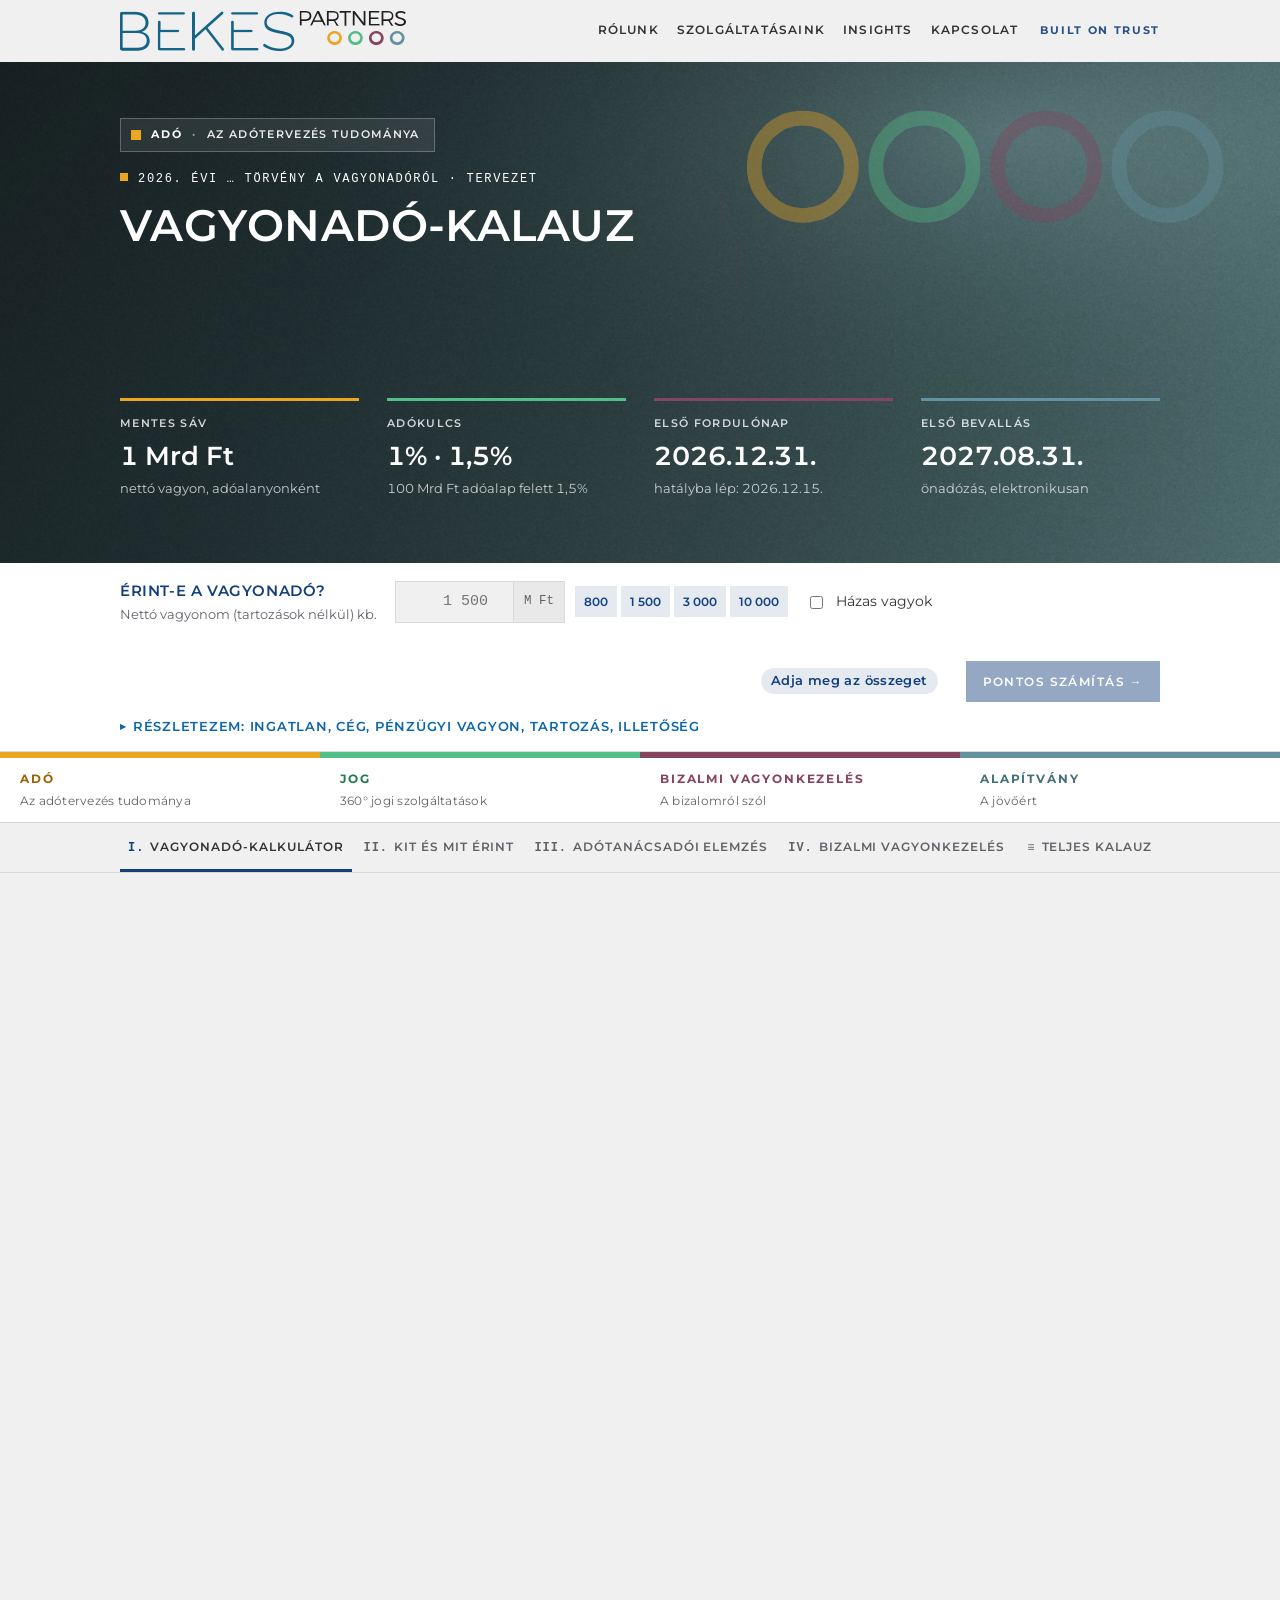
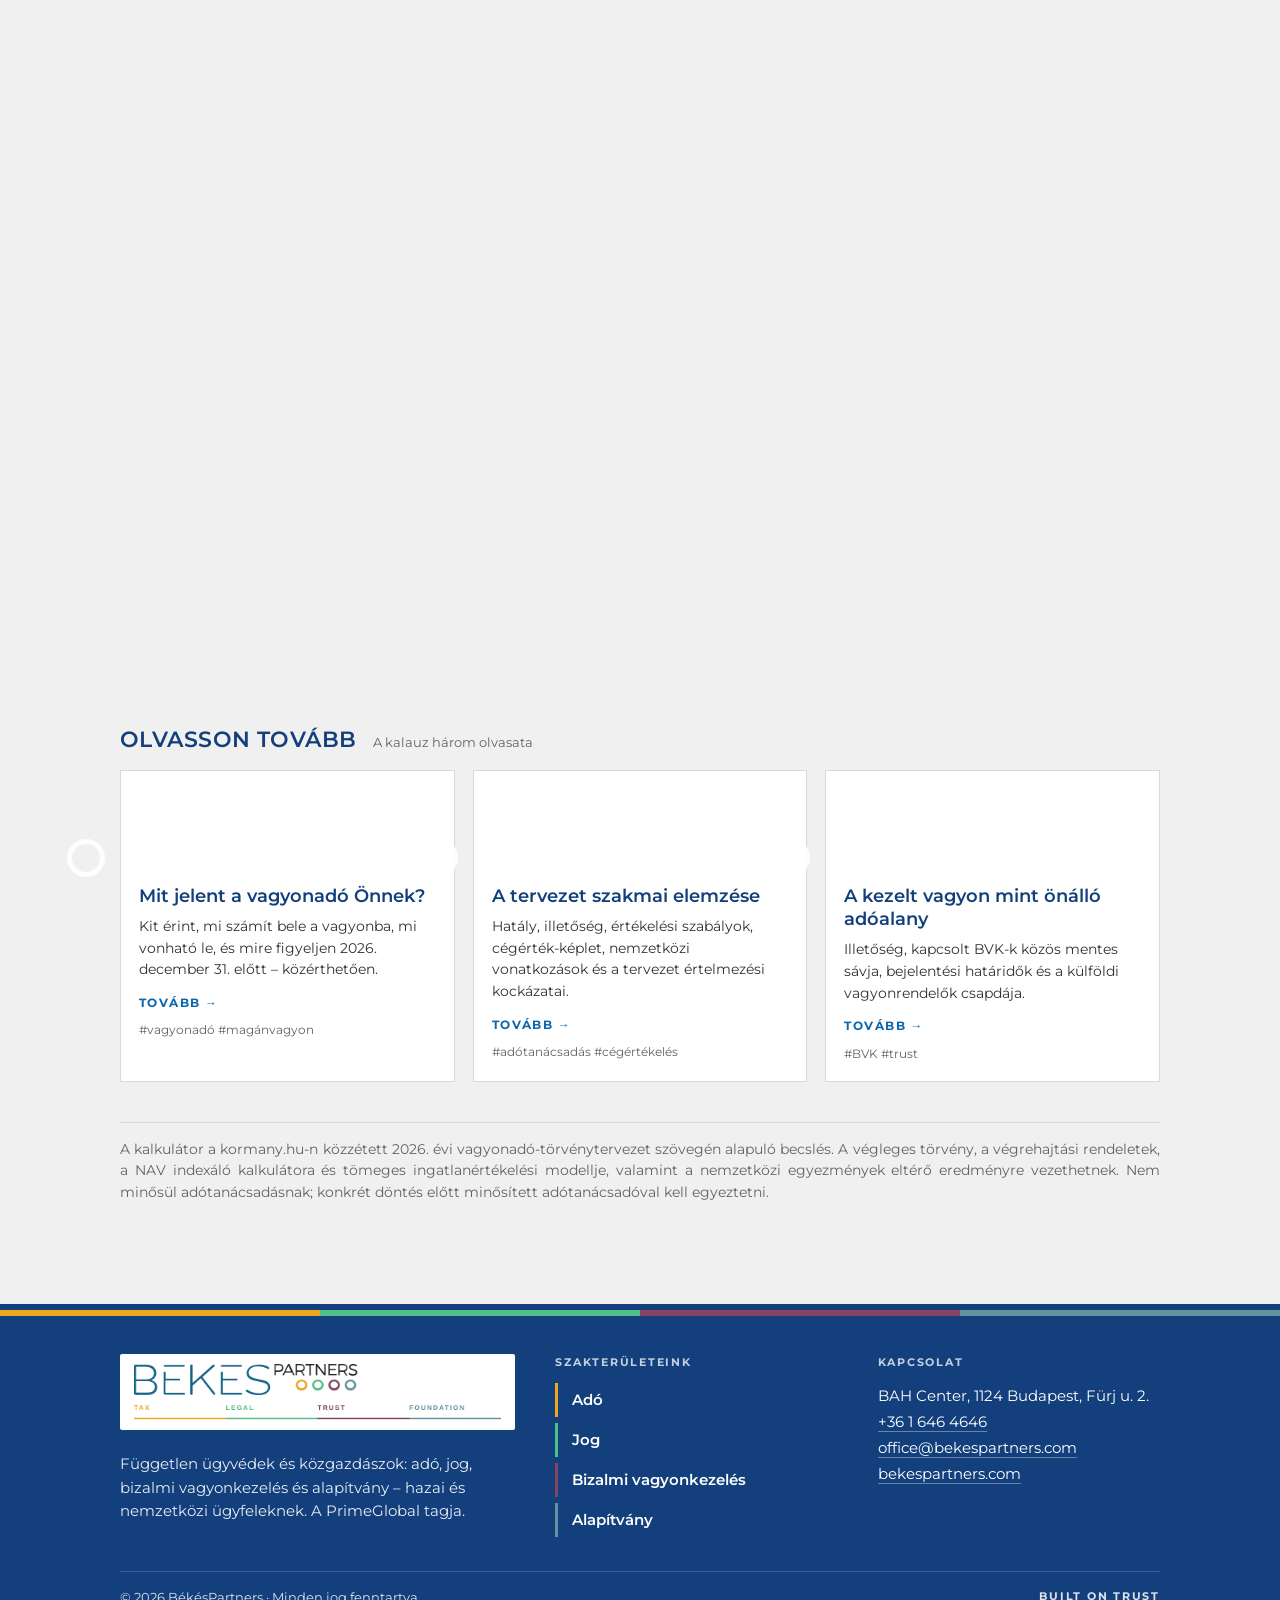
==== commit c16f5004: "Gyorsbecslő: egysoros, kompakt változat a hero alatt - egy mező (nettó vagyon) + gyorsválasztó össze" ====
--- a/index.html
+++ b/index.html
@@ -106,32 +106,32 @@
     </dl>
   </div>
 </section>
-<!-- Gyorsbecslő: 30 másodperces vagyonadó-becslés; a pontos számítás a kalkulátor fülön -->
+<!-- Gyorsbecslő: egysoros becslés a hero alatt; a részletes bontás összecsukva -->
 <section class="quick" id="quick" aria-labelledby="quick-h">
   <div class="wrap">
-    <div class="quick-head">
-      <div class="eyebrow">Gyorsbecslő</div>
-      <h2 id="quick-h">Érint-e a vagyonadó? Fél perc alatt.</h2>
-      <p>Adja meg nagyságrendileg a vagyonát millió forintban – a becslő a tervezet kulcsai szerint számol. A részletekhez (értékelési szabályok, haszonélvezet, cégképlet, BVK) a teljes kalkulátor való.</p>
-    </div>
-    <form class="quick-form" id="qf" autocomplete="off" novalidate>
+    <form class="quick-row" id="qf" autocomplete="off" novalidate>
+      <label class="q-main" for="q_net"><span class="q-lab" id="quick-h">Érint-e a vagyonadó?</span><span class="q-sub">Nettó vagyonom (tartozások nélkül) kb.</span></label>
+      <div class="q-input">
+        <span class="inp"><input type="number" min="0" step="any" inputmode="decimal" id="q_net" placeholder="1 500"><span>M Ft</span></span>
+        <div class="q-chips" role="group" aria-label="Gyorsválasztás"><button type="button" data-q="800">800</button><button type="button" data-q="1500">1 500</button><button type="button" data-q="3000">3 000</button><button type="button" data-q="10000">10 000</button></div>
+      </div>
+      <label class="chk q-mar"><input type="checkbox" id="q_mar"> Házas vagyok</label>
+      <span class="q-break" aria-hidden="true"></span>
+      <div class="q-out" aria-live="polite"><span class="badge b-info" id="qBadge">Adja meg az összeget</span><span class="q-tax" id="qTax"></span><span class="q-range" id="qRange"></span></div>
+      <button type="button" class="cta q-go" id="qGo" disabled>Pontos számítás →</button>
+    </form>
+    <details class="q-details" id="qDetails">
+      <summary>Részletezem: ingatlan, cég, pénzügyi vagyon, tartozás, illetőség</summary>
       <div class="quick-grid">
         <label class="qfld"><span>Ingatlanok</span><span class="inp"><input type="number" min="0" step="any" inputmode="decimal" id="q_re" placeholder="0"><span>M Ft</span></span><small>lakás, nyaraló, telek, külföldi ingatlan – piaci értéken</small></label>
-        <label class="qfld"><span>Cégrészesedések</span><span class="inp"><input type="number" min="0" step="any" inputmode="decimal" id="q_co" placeholder="0"><span>M Ft</span></span><small>a tervezet képlete szerinti értéken – <a href="cegertek.html">számolja ki →</a></small></label>
+        <label class="qfld"><span>Cégrészesedések</span><span class="inp"><input type="number" min="0" step="any" inputmode="decimal" id="q_co" placeholder="0"><span>M Ft</span></span><small>a tervezet képlete szerint – <a href="cegertek.html">cégérték-kalkulátor →</a></small></label>
         <label class="qfld"><span>Pénzügyi vagyon</span><span class="inp"><input type="number" min="0" step="any" inputmode="decimal" id="q_fin" placeholder="0"><span>M Ft</span></span><small>bankszámla, értékpapír, alap, kripto, biztosítás</small></label>
         <label class="qfld"><span>Egyéb</span><span class="inp"><input type="number" min="0" step="any" inputmode="decimal" id="q_oth" placeholder="0"><span>M Ft</span></span><small>műtárgy, jármű, kölcsönök, jogok</small></label>
         <label class="qfld"><span>Tartozások</span><span class="inp"><input type="number" min="0" step="any" inputmode="decimal" id="q_debt" placeholder="0"><span>M Ft</span></span><small>okiratba foglalt hitel, kölcsön</small></label>
-        <div class="qfld qopts">
-          <label class="chk"><input type="checkbox" id="q_mar"> Házas vagyok (közös vagyon, fele-fele)</label>
-          <label class="chk"><input type="checkbox" id="q_bel" checked> Belföldi illetőségű vagyok</label>
-        </div>
-      </div>
-      <div class="quick-out" aria-live="polite">
-        <div class="qo-main"><span class="badge b-info" id="qBadge">Adja meg az adatokat</span><div class="qo-tax" id="qTax">–</div><div class="qo-lbl">becsült éves vagyonadó, 2026 – <span id="qRange"></span></div></div>
-        <p class="qo-note" id="qNote">A becslés nem veszi figyelembe a haszonélvezetet, a kisebbségi diszkontot, az egyezményeket és a bizalmi vagyonkezelést; az értékek ±15%-os bizonytalanságával számol.</p>
-        <div class="qo-btns"><button type="button" class="cta" id="qGo">Pontos számítás a kalkulátorral</button><a class="cta outline" href="cegertek.html">Cégérték-kalkulátor</a></div>
-      </div>
-    </form>
+        <div class="qfld qopts"><label class="chk"><input type="checkbox" id="q_bel" checked> Belföldi illetőségű vagyok</label><small>ha nem: csak a magyar ingatlan és cégrészesedés adózik</small></div>
+      </div>
+      <p class="qo-note" id="qNote">A becslés nem veszi figyelembe a haszonélvezetet, a kisebbségi diszkontot, az egyezményeket és a bizalmi vagyonkezelést; az értékek ±15%-os bizonytalanságával számol.</p>
+    </details>
   </div>
 </section>
 <!-- Szakterületi színsáv feliratokkal (a weboldal és a sablon négyszegmensű vonala) -->
--- a/styles.css
+++ b/styles.css
@@ -555,29 +555,42 @@
 .tab[aria-current="page"]{color:var(--ink);border-bottom-color:var(--accent)}
 .tab[aria-current="page"] .n{color:var(--accent)}
 
-/* Gyorsbecslő */
-.quick{background:var(--surface);border-bottom:1px solid var(--line);padding:34px 0 30px;position:relative;z-index:1}
-.quick-head{display:grid;grid-template-columns:minmax(0,1fr) minmax(0,1.4fr);gap:10px 40px;align-items:end;margin-bottom:18px}
-.quick-head .eyebrow{grid-column:1/-1}
-.quick-head h2{font-size:26px;font-weight:600;color:var(--accent);text-transform:uppercase;letter-spacing:.01em}
-.quick-head p{font-size:14.5px;color:var(--muted);line-height:1.55;text-align:left}
-.quick-form{display:grid;grid-template-columns:minmax(0,1.6fr) minmax(0,1fr);gap:22px 32px;align-items:start}
-.quick-grid{display:grid;grid-template-columns:repeat(3,minmax(0,1fr));gap:14px 16px}
+/* Gyorsbecslő – egysoros */
+.quick{background:var(--surface);border-bottom:1px solid var(--line);padding:16px 0 14px;position:relative;z-index:1}
+.quick-row{display:flex;align-items:center;gap:18px;flex-wrap:wrap}
+.q-main{display:flex;flex-direction:column;gap:2px;min-width:0}
+.q-lab{font-size:15px;font-weight:600;color:var(--accent);text-transform:uppercase;letter-spacing:.04em;white-space:nowrap}
+.q-sub{font-size:12.5px;color:var(--muted);white-space:nowrap}
+.q-input{display:flex;align-items:center;gap:10px;flex-wrap:wrap}
+.q-input .inp{width:170px}
+.q-chips{display:flex;gap:4px}
+.q-chips button{font:inherit;font-size:12px;font-weight:600;color:var(--accent);background:var(--accent-soft);border:0;padding:6px 9px;cursor:pointer}
+.q-chips button:hover{background:var(--accent);color:#fff}
+.q-mar{font-size:13.5px;min-height:0;white-space:nowrap}
+.q-break{flex-basis:100%;height:0}
+.q-out{display:flex;align-items:center;gap:10px;margin-left:auto;flex-wrap:wrap}
+.q-input input[readonly]{background:var(--accent-soft);color:var(--muted)}
+.q-tax{font-size:22px;font-weight:600;color:var(--accent);font-variant-numeric:tabular-nums;white-space:nowrap}
+.q-tax:empty{display:none}
+.q-range{font-size:12px;color:var(--muted);white-space:nowrap}
+.q-go{margin-top:0;font-size:12px;padding:10px 16px;white-space:nowrap}
+.q-go:disabled{opacity:.45;cursor:default}
+.q-details{margin-top:10px}
+.q-details summary{cursor:pointer;font-size:12.5px;font-weight:600;letter-spacing:.06em;text-transform:uppercase;color:var(--brand2-text);list-style:none;display:inline-flex;align-items:center;gap:6px}
+.q-details summary::-webkit-details-marker{display:none}
+.q-details summary::before{content:"▸";font-size:11px}
+.q-details[open] summary::before{content:"▾"}
+.quick-grid{display:grid;grid-template-columns:repeat(3,minmax(0,1fr));gap:12px 16px;margin-top:14px;padding-top:14px;border-top:1px dashed var(--line)}
 .qfld{display:flex;flex-direction:column;gap:4px;font-size:13px;font-weight:600;color:var(--ink)}
 .qfld small{font-weight:400;color:var(--muted);font-size:12px;line-height:1.35}
 .qfld small a{color:var(--brand2-text)}
 .qfld .inp{display:flex}
-.qopts{justify-content:flex-end;gap:8px;font-weight:400}
+.qopts{justify-content:center;gap:6px;font-weight:400}
 .qopts .chk{font-size:13px;min-height:0}
-.quick-out{background:var(--bg);border-left:6px solid var(--seg1);padding:18px 20px 20px}
-.qo-tax{font-size:34px;font-weight:600;color:var(--accent);line-height:1.1;margin-top:8px;font-variant-numeric:tabular-nums}
-.qo-lbl{font-size:12.5px;color:var(--muted);margin-top:4px}
 .qo-note{font-size:12px;color:var(--muted);margin-top:12px;line-height:1.45;text-align:left}
-.qo-btns{display:flex;gap:10px;flex-wrap:wrap;margin-top:14px}
-.qo-btns .cta{margin-top:0;text-decoration:none;font-size:12px;padding:10px 16px}
 .formula-cta .cta{text-decoration:none;margin-top:6px}
-@media (max-width:900px){.quick-head,.quick-form{grid-template-columns:minmax(0,1fr)}.quick-grid{grid-template-columns:repeat(2,minmax(0,1fr))}}
-@media (max-width:520px){.quick-grid{grid-template-columns:minmax(0,1fr)}.quick-head h2{font-size:22px}}
+@media (max-width:900px){.q-out{margin-left:0}.quick-grid{grid-template-columns:repeat(2,minmax(0,1fr))}}
+@media (max-width:600px){.quick-row{gap:10px}.q-main{width:100%}.q-input{width:100%}.q-input .inp{flex:1}.q-out{width:100%}.q-go{width:100%;justify-content:center}.quick-grid{grid-template-columns:minmax(0,1fr)}}
 body.kprint .quick{display:none !important}
 
 /* UX: menük, üres indulás, mobil eredménysáv, teljes kalauz, kapcsolat */
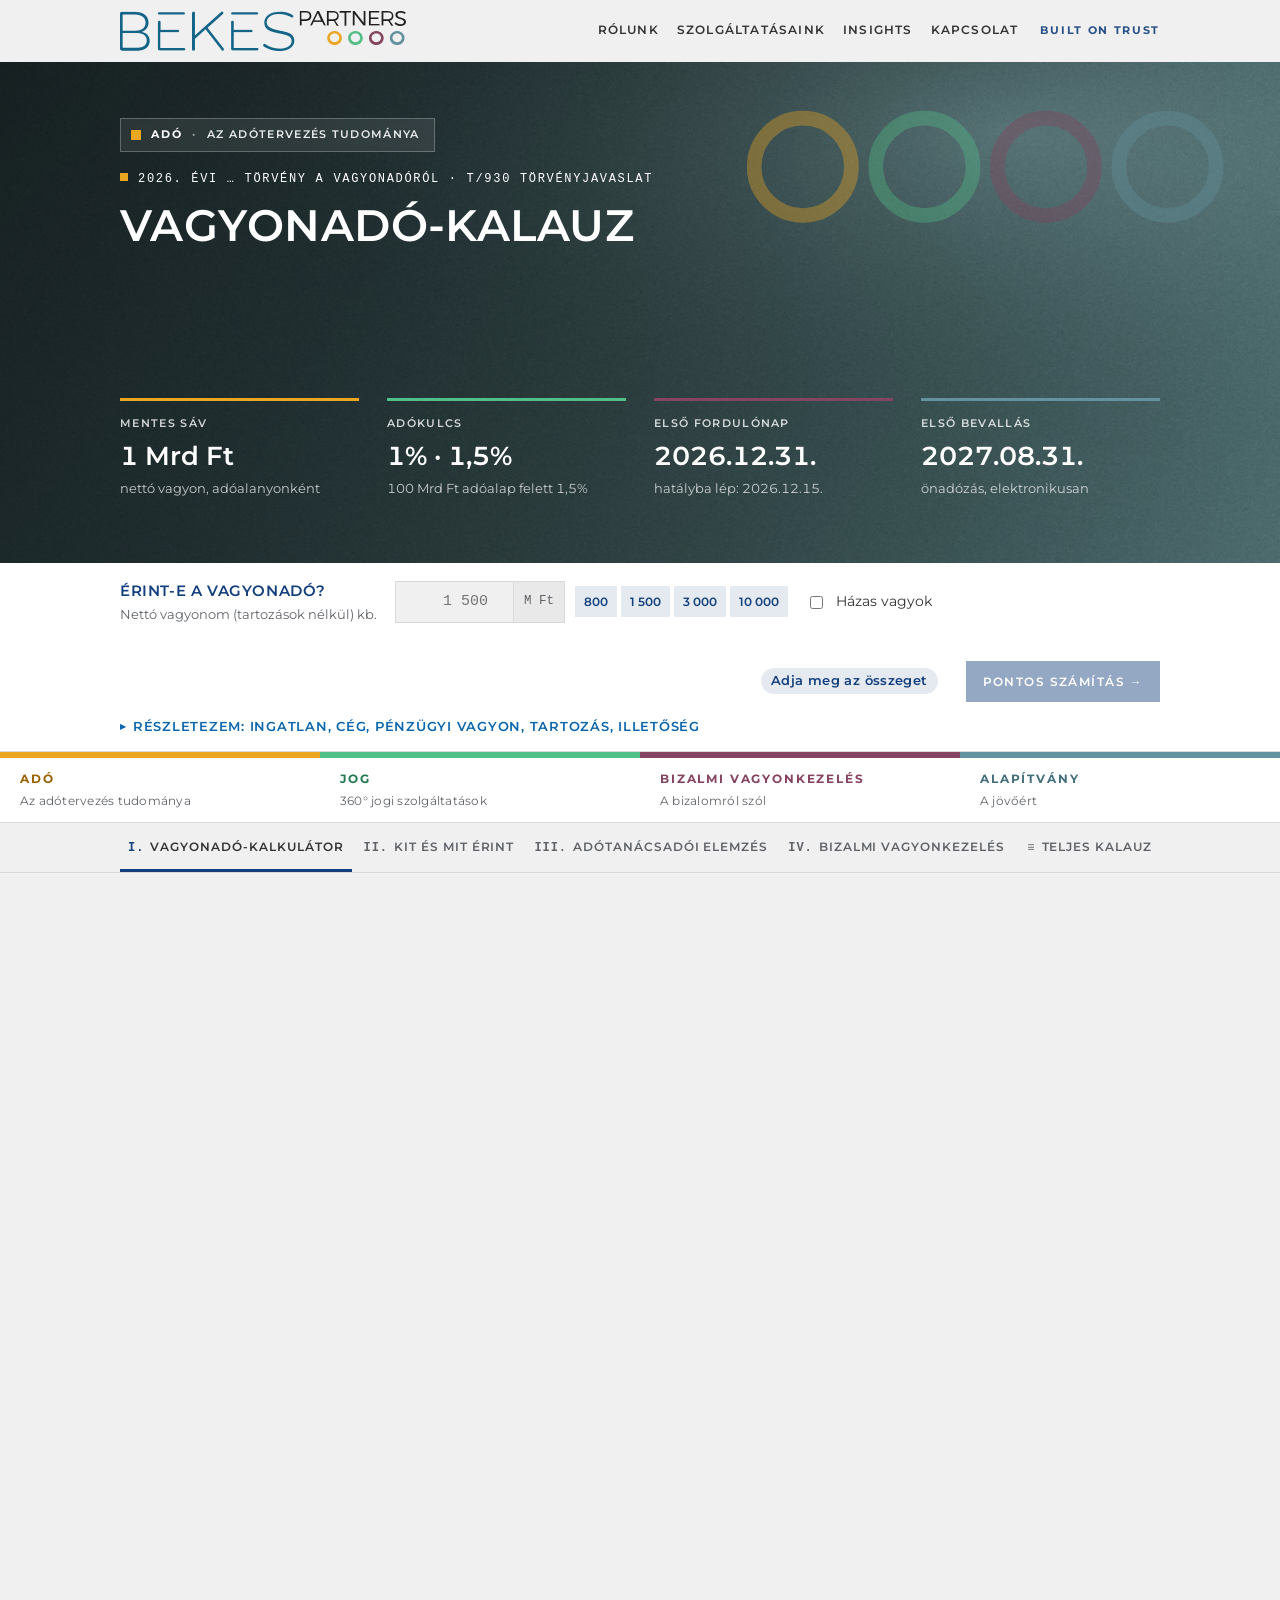
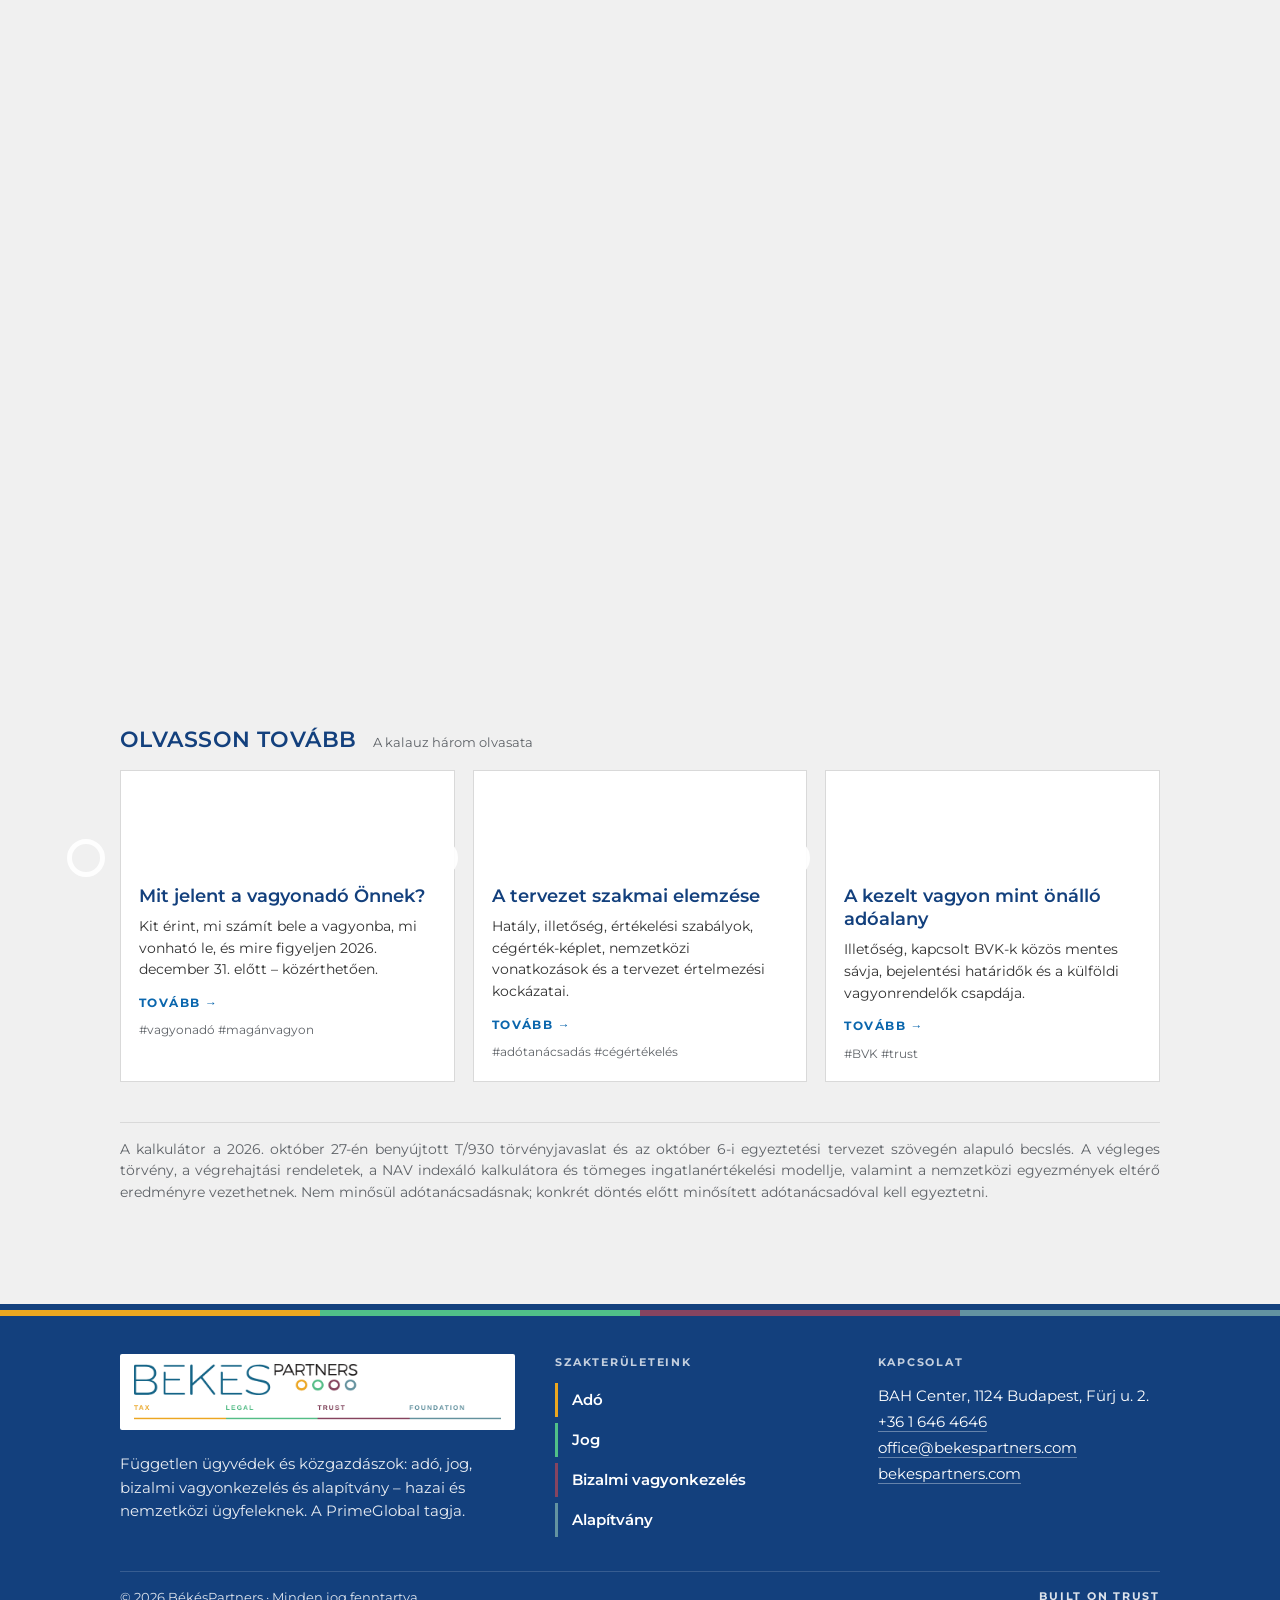
==== commit 0a818fd0: "T/930 törvényjavaslat (2026. 10. 27.) átvezetése – 1. ütem - II. fül: „Mi változott a benyújtott jav" ====
--- a/index.html
+++ b/index.html
@@ -94,9 +94,9 @@
   </svg>
   <div class="wrap">
     <a class="practice-chip" href="https://www.bekespartners.com/ado/" target="_blank" rel="noopener noreferrer"><span class="pc-dot"></span>Adó<span class="pc-sep">·</span><span class="pc-tag">Az adótervezés tudománya</span></a>
-    <div class="eyebrow">2026. évi … törvény a vagyonadóról · tervezet</div>
+    <div class="eyebrow">2026. évi … törvény a vagyonadóról · T/930 törvényjavaslat</div>
     <h1>Vagyonadó-kalauz</h1>
-    <p class="lead lead-full">Számolja ki, mennyire érinti Önt a vagyonadó – majd olvassa el, mit jelent a kormany.hu-n közzétett törvénytervezet a vagyonos magánszemélyeknek, hogyan értékelné egy adótanácsadó, és mi a helyzet a bizalmi vagyonkezeléssel.</p>
+    <p class="lead lead-full">Számolja ki, mennyire érinti Önt a vagyonadó – majd olvassa el, mit jelent az Országgyűlésnek benyújtott törvényjavaslat a vagyonos magánszemélyeknek, hogyan értékelné egy adótanácsadó, és mi a helyzet a bizalmi vagyonkezeléssel.</p>
     <p class="lead lead-short">Számolja ki, mennyire érinti Önt a vagyonadó, és olvassa el, mit jelent a 2026-os tervezet.</p>
     <dl class="facts">
       <div class="f-tax"><dt>Mentes sáv</dt><dd>1 Mrd Ft<small>nettó vagyon, adóalanyonként</small></dd></div>
@@ -329,7 +329,7 @@
       </button>
     </div>
   </div>
-  <p class="disclaimer">A kalkulátor a kormany.hu-n közzétett 2026. évi vagyonadó-törvénytervezet szövegén alapuló becslés. A végleges törvény, a végrehajtási rendeletek, a NAV indexáló kalkulátora és tömeges ingatlanértékelési modellje, valamint a nemzetközi egyezmények eltérő eredményre vezethetnek. Nem minősül adótanácsadásnak; konkrét döntés előtt minősített adótanácsadóval kell egyeztetni.</p>
+  <p class="disclaimer">A kalkulátor a 2026. október 27-én benyújtott T/930 törvényjavaslat és az október 6-i egyeztetési tervezet szövegén alapuló becslés. A végleges törvény, a végrehajtási rendeletek, a NAV indexáló kalkulátora és tömeges ingatlanértékelési modellje, valamint a nemzetközi egyezmények eltérő eredményre vezethetnek. Nem minősül adótanácsadásnak; konkrét döntés előtt minősített adótanácsadóval kell egyeztetni.</p>
   <div class="kreport" id="kReport"></div>
 </section>
 
@@ -338,7 +338,7 @@
   <div class="prose">
     <h2>Mit jelent a vagyonadó Önnek?</h2>
     <div class="postmeta"><span>2026. október</span><span class="tags">#vagyonadó #adótervezés #magánvagyon</span></div>
-    <div class="note info"><b>Tervezetről van szó.</b>Az alábbiak a kormany.hu-n közzétett, 2026. október 7-i szövegállapotú törvénytervezetre épülnek. A kihirdetett törvény ettől eltérhet; a kalauzt a végleges szöveg alapján felülvizsgáljuk. Ahol a szöveg kijelentő módban ír, az a tervezet rendelkezését jelenti, nem hatályos szabályt.</div>
+    <div class="note info"><b>Törvényjavaslatról van szó.</b>A kormány 2026. október 27-én benyújtotta az Országgyűlésnek a vagyonadóról szóló T/930 törvényjavaslatot, amely az október 6-i egyeztetési tervezethez képest tizenhat ponton változott (az alábbi „Mi változott?” rész foglalja össze). A kihirdetett törvény ettől még eltérhet; a kalauzt a végleges szöveg alapján felülvizsgáljuk. Ahol a szöveg kijelentő módban ír, az a javaslat rendelkezését jelenti, nem hatályos szabályt. A §-hivatkozások az egyeztetési tervezet számozását követik, a „T/930” jelű hivatkozások a benyújtott javaslatét.</div>
     <p class="intro">Akinek a teljes vagyona, a hitelei levonása után, december 31-én meghaladja az 1 milliárd forintot, annak évente a milliárd feletti rész 1 százalékát kell befizetnie. A tervezet szerint ez már 2026. december 31-ére vonatkozik, az első befizetés 2027. augusztus 31.</p>
     <div class="statband" role="group" aria-label="A tervezet hatásvizsgálatának kulcsszámai">
       <div class="stat s-tax"><div class="stat-n">≈ 15 000</div><div class="stat-l">érintett vagyonos magánszemély</div></div>
@@ -346,6 +346,20 @@
       <div class="stat s-navy"><div class="stat-n">800 Mrd Ft</div><div class="stat-l">várt költségvetési bevétel négy év alatt</div></div>
       <div class="stat-src">Forrás: a törvénytervezethez csatolt hatásvizsgálat (2026. szeptember 28.), kormany.hu</div>
     </div>
+
+    <h3>Mi változott a benyújtott javaslatban?</h3>
+    <p>A mentes sáv (1 Mrd Ft), az adókulcsok (1% / 1,5%), a hatálybalépés (2026. december 15.) és az első határidő (2027. augusztus 31.) nem változott. A fontosabb módosítások az októberi tervezethez képest:</p>
+    <ul>
+      <li><strong>Kisebbségi kedvezmény családon belül:</strong> a közeli hozzátartozók (házastárs, szülő, gyermek, testvér) részesedését össze kell számítani. Két házastárs 30–30%-a együtt 60%, így nem jár kedvezmény; két testvér 20–20%-a esetén 30% helyett 25%. Az élettárs nem számít. <span class="ref">T/930 1. mell. V. d)</span></li>
+      <li><strong>Kis cégek egyszerűbben:</strong> legfeljebb 100 millió Ft saját tőkéjű társaságnál a képlet helyett a saját tőke tulajdoni hányadra jutó része választható. <span class="ref">T/930 15. § (9)</span></li>
+      <li><strong>Negatív saját tőke nullának számít</strong>, így nem csökkenti a nyereségből számított cégértéket – egyes cégeknél ez magasabb értéket ad. <span class="ref">T/930 1. mell. V. a)</span></li>
+      <li><strong>Külföldi vagyon beszámítása szigorodott:</strong> az egyezmény alapján mentesített külföldi vagyonra jutó adót a kapcsolódó tartozások és az 1 milliárdos sáv levonása után kell számítani. Példa: 3 Mrd belföldi + 2 Mrd mentesített külföldi vagyonnál 40 M − 10 M = <strong>30 M Ft</strong> a magyar adó (a tervezet szerint 20 M lett volna). <span class="ref">T/930 11. §, 12. § (2) c)</span></li>
+      <li><strong>Részvényeknél elmaradt a 2026-os átmeneti átlagár-választás:</strong> már 2026-ra is az év végi záróárfolyam a főszabály (10%-ot meghaladó eltérésnél az átlagárfolyam). A kötvényekre vonatkozó átmeneti választás megmaradt. <span class="ref">T/930 39. §</span></li>
+      <li><strong>Ingatlan:</strong> aki a NAV értékelési modelljét valós adatokkal használja, annál a NAV csak az adatok valótlanságának bizonyításával állapíthat meg más értéket; a modell az üdülőkre és a telkekre is kiterjed; a szakértőt 30%-ot meghaladó alulértékelésnél 100 ezer Ft bírság és ismétlődésnél törlés fenyegeti. <span class="ref">T/930 31. § (4), 23. § (5)–(7)</span></li>
+      <li><strong>Külföldi ingatlantartó cég:</strong> az ingatlanhoz kapcsolódó tartozások levonhatók, a csökkentett értéket a tulajdoni hányaddal kell arányosítani. <span class="ref">T/930 18. §</span></li>
+      <li><strong>Adminisztráció:</strong> a rejtett tartalékhoz nem kell könyvvizsgálói felülvizsgálat, ha a piaci értéket a törvényi számítás adja; az 500 M Ft feletti tőkéjű cég csak a tulajdonos kérésére ad adatot; adathiány esetén végső soron a bekerülési érték számít; az adószámos magánszemély tevékenységéhez használt ingóságok teljes értékben számítanak; a külföldi magánszemélynek adóazonosító hiányában a bevallás előtt be kell jelentkeznie. <span class="ref">T/930 34. §, 15. § (10), 16. § (4), 29. § (8)</span></li>
+      <li><strong>Kapcsolódó, külön törvényjavaslatban: „exit tax”.</strong> Aki 2027. január 1-jétől megszünteti magyar adóügyi illetőségét, és az előző tíz évből legalább ötben belföldi illetőségű volt, annak 500 M Ft feletti értékpapír-, részesedés-, kripto- és biztosítási vagyona (vagy legalább 20%-os, 250 M Ft feletti részesedése) nem realizált értéknövekménye után 15% szja-t kell fizetnie; EU/EGT-be költözésnél a fizetés kamatmentesen halasztódik. Ez a vagyonadótól független, de a kiköltözési tervezést közvetlenül érinti.</li>
+    </ul>
 
     <h3>Kit érint?</h3>
     <ul>
@@ -415,7 +429,7 @@
 
     <h3>Mi marad ki?</h3>
     <ul>
-      <li>A lakás szokásos berendezése és a személyes használati tárgyak, ha nem lépik át a fenti értékhatárokat. Egyéni vállalkozói vagy őstermelői tevékenységhez használt, illetve költségként elszámolt ingóságnál ez a mentesség nem él. <span class="ref">6. § (3)–(4)</span></li>
+      <li>A lakás szokásos berendezése és a személyes használati tárgyak, ha nem lépik át a fenti értékhatárokat. Egyéni vállalkozói, őstermelői vagy adószám birtokában folytatott más önálló tevékenységhez használt, illetve költségként elszámolt ingóságnál ez a mentesség nem él. <span class="ref">6. § (3)–(4), T/930 16. § (4)</span></li>
       <li>A Munkavállalói Résztulajdonosi Programban (MRP) lévő részesedés, kivéve a „különleges” MRP-t. <span class="ref">6. § (5)</span></li>
       <li>Az a személyes közreműködéshez vagy teljesítményhez kötött opció (tipikusan munkavállalói, vezetői opció), amely a feltétel teljesüléséig nem gyakorolható és nem ruházható át. <span class="ref">23. § (7)</span></li>
     </ul>
@@ -426,7 +440,7 @@
     <h3>Hogyan értékelik a vagyont?</h3>
     <ul>
       <li><strong>Ingatlan:</strong> ha az elmúlt 12 hónapban adásvétel vagy öröklés történt, annak értéke; ha 10 éven belül, akkor indexálva; egyébként a NAV tömeges értékelési modellje. Az indexált érték és a NAV-modell helyett Ön szabadon választhat független szakértői értékbecslést, ami sok esetben kedvezőbb és bírságvédelmet ad; a 12 hónapon belüli adásvételi vagy öröklési érték helyett viszont szakértői érték csak kivételesen, az ügylet sajátos körülményeinek igazolásával alkalmazható. <span class="ref">15–19. §, 17. § (4), 27. § (2)</span></li>
-      <li><strong>Nem tőzsdei cég:</strong> a saját tőke egyharmad és a tőkésített nyereségképesség (az elmúlt három év átlagos adózott eredménye ÷ 0,15) kétharmad súllyal, azaz V = (ST + 2 × H) ÷ 3; kisebbségi részesedésnél 25–30% diszkont vehető igénybe. <span class="ref">1. melléklet I., V. b)</span></li>
+      <li><strong>Nem tőzsdei cég:</strong> a saját tőke egyharmad és a tőkésített nyereségképesség (az elmúlt három év átlagos adózott eredménye ÷ 0,15) kétharmad súllyal, azaz V = (ST + 2 × H) ÷ 3; a negatív saját tőke nullának számít; legfeljebb 100 M Ft saját tőkénél a saját tőke arányos része is választható; kisebbségi részesedésnél – a közeli hozzátartozók hányadával összeszámítva – 25–30% diszkont vehető igénybe. <span class="ref">1. melléklet I., V. b), T/930 15. § (9), 1. mell. V. a), d)</span></li>
       <li><strong>Tőzsdei részvény, kripto, arany:</strong> alapvetően az év végi piaci ár (részvénynél, ha a záróár több mint 10%-kal eltér az utolsó 30 nap súlyozott átlagától, az átlag); kötvénynél, állampapírnál az utolsó 20 kereskedési nap záróár-átlaga. <span class="ref">12. § (1)–(2), 21. § (2)–(3), (12)–(13)</span></li>
     </ul>
 
@@ -468,8 +482,8 @@
 <!-- ============ III. SZAKMAI ============ -->
 <section class="panel" id="szakmai" role="tabpanel" aria-labelledby="t-szakmai" hidden>
   <div class="prose">
-    <div class="eyebrow">Adótanácsadói memorandum · a tervezet szövege alapján</div>
-    <h2>A vagyonadó-tervezet szakmai elemzése</h2>
+    <div class="eyebrow">Adótanácsadói memorandum · a T/930 törvényjavaslat és az egyeztetési tervezet alapján</div>
+    <h2>A vagyonadó-törvényjavaslat szakmai elemzése</h2>
     <div class="postmeta"><span>2026. október</span><span class="tags">#vagyonadó #adótanácsadás #cégértékelés #nemzetköziadózás</span></div>
     <p class="intro">A tervezet a teljes nettó vagyonra kivetett, illetőségi és állampolgársági alapon is kapcsolódó, éves, önadózással teljesítendő közteher. Szerkezete a svájci és spanyol modellhez áll közel, de értékelési rendszere sajátosan magyar: az illetékeljárási adatokra, a NAV tömeges értékelési modelljére és egy tőkésített nyereségen alapuló cégérték-képletre épül.</p>
 
@@ -477,9 +491,36 @@
     <ul>
       <li>Hatálybalépés: <strong>2026. december 15.</strong> <span class="ref">32. §</span> A 2026. tárgyév a hatálybalépéstől december 31-ig tartó csonka időszak, de az adókötelezettség a december 31-i teljes vagyonállapotra keletkezik, időarányosítás nélkül. <span class="ref">35. § (1), 5. § (2)</span></li>
       <li>Első bevallási és fizetési határidő: <strong>2027. augusztus 31.</strong> Bevallási kötelezettség csak fizetendő adó esetén van. <span class="ref">25. § (1)</span></li>
-      <li>2026-ra átmeneti értékelési választás: a tőzsdei részesedéseknél és a hitelviszonyt megtestesítő értékpapíroknál a tárgyév utolsó 30 napjának forgalommal súlyozott átlaga, illetve a 20 kereskedési napos záróár-átlag helyett a 2026. tárgyévre számított átlagár is alkalmazható. Mivel a 2026. tárgyév a 35. § (1) szerint csak a hatálybalépéstől (december 15.) december 31-ig tart, ez a gyakorlatban a mintegy két hetes záró időszak átlagát jelenti – az indokolás ezt kifejezetten így magyarázza. Választási lehetőség, nem automatikus kedvezmény: hogy a záróár vagy az átlag a kedvezőbb, csak az év végi árfolyamok ismeretében dől el. <span class="ref">35. § (1)–(3)</span></li>
+      <li>2026-ra átmeneti értékelési választás <strong>csak a hitelviszonyt megtestesítő értékpapíroknál</strong> maradt: a 20 kereskedési napos záróár-átlag helyett a 2026. tárgyévre (a december 15–31. közötti csonka időszakra) számított átlagár is alkalmazható. A tőzsdei részvényekre vonatkozó párhuzamos lehetőséget a benyújtott javaslat elhagyta, így részvénynél már 2026-ra is az általános szabály érvényes: év végi záróárfolyam, és csak 10%-ot meghaladó eltérésnél az átlagárfolyam. <span class="ref">35. § (1)–(3), T/930 39. §</span></li>
       <li>A hatálybalépéskor már fennálló belföldi vagyonkezelési adóalanyok és az adóköteles vagyonelemmel rendelkező külföldi vagyonkezelők bejelentési határideje 30 nap, vagyis 2027. január 14. <span class="ref">35. § (4)</span></li>
     </ul>
+
+    <h3>1/A. Változáskövetés: az egyeztetési tervezettől a T/930-ig</h3>
+    <p>A kormány 2026. október 27-én benyújtotta a T/930 számú törvényjavaslatot. A szerkezet átszámozódott (35 § helyett 39 §, a fogalmak a 2. §-ból az 5. §-ba kerültek), a kulcsok, a sávhatár, a hatálybalépés és a határidők változatlanok. Az érdemi módosítások:</p>
+    <div class="tablewrap">
+      <table>
+        <thead><tr><th scope="col">Téma</th><th scope="col">Október 6-i tervezet</th><th scope="col">T/930 (benyújtott)</th><th scope="col">Hatás</th></tr></thead>
+        <tbody>
+          <tr><td>Kisebbségi diszkont – összeszámítás</td><td>Közvetlen + közvetett hányad</td><td>A Ptk. szerinti közeli hozzátartozók részesedését is össze kell számítani; az élettársét nem <span class="ref">T/930 1. mell. V. d)</span></td><td>Családi cégeknél a 25–30% kedvezmény jellemzően elvész</td></tr>
+          <tr><td>Egyszerűsített cégértékelés</td><td>Nem volt</td><td>ST ≤ 100 M Ft esetén a tulajdoni hányaddal arányos saját tőke választható <span class="ref">T/930 15. § (9)</span></td><td>Kedvező a nyereséges kisvállalkozásoknak</td></tr>
+          <tr><td>Negatív saját tőke</td><td>A képletbe negatívan került</td><td>Nullának tekintendő <span class="ref">T/930 1. mell. V. a)</span></td><td>Magasabb érték a negatív tőkéjű, nyereséges cégeknél</td></tr>
+          <tr><td>Adathiány</td><td>Független cégértékelés</td><td>Ha sem a képlet, sem a cégértékelés nem alkalmazható az adózónak fel nem róható okból: bekerülési (szerzési) érték <span class="ref">T/930 15. § (10)</span></td><td>Végső szabály, nem választható alacsonyabb érték érdekében</td></tr>
+          <tr><td>Holding fogalma</td><td>Részesedések ≥ 90% az eszközökből</td><td>Elsődleges cél a részesedések birtoklása és irányítása; a 90%-ba az értékpapír, pénzeszköz, saját célú ingatlan és a tulajdonolt cégekkel szembeni követelés is beszámít <span class="ref">T/930 5. § 16. pont, 1. mell. II.</span></td><td>Szűkebb és egyben pontosabb kör</td></tr>
+          <tr><td>Rejtett tartalék (ST &gt; 500 M Ft)</td><td>Könyvvizsgálói felülvizsgálat; a cég 30 napon belül adatot szolgáltat</td><td>Nem kell felülvizsgálat, ha a piaci érték a törvényi számítás szerinti; a cég csak tulajdonosi kérésre tájékoztat <span class="ref">T/930 1. mell. IV. c), 34. § (1)–(2)</span></td><td>Kisebb adminisztráció</td></tr>
+          <tr><td>Kiválás, konszolidáció</td><td>Nem rendezett</td><td>Kiválásnál a múltbeli eredmény csökkentendő a kivált résszel; konszolidált beszámolónál a kisebbségi tulajdonosokra jutó tőke és eredmény leválasztandó <span class="ref">T/930 1. mell. V. c), VIII.</span></td><td>Pontosítás</td></tr>
+          <tr><td>Külföldi ingatlantartó cég</td><td>Belföldi ingatlan értéke × hányad</td><td>Az ingatlanhoz közvetlenül kapcsolódó tartozások levonhatók, a csökkentett érték arányosítandó <span class="ref">T/930 18. §</span></td><td>Kedvező a hitelből vett ingatlanoknál</td></tr>
+          <tr><td>Egyezményi beszámítás</td><td>A mentesített vagyonra jutó adó (felosztási mód nélkül)</td><td>A külföldi vagyonhoz kapcsolódó tartozásokat és az 1 Mrd-os sávot is figyelembe kell venni <span class="ref">T/930 11. §, 12. § (2) c)</span></td><td><strong>Adóemelő:</strong> 3 + 2 Mrd példán 20 M helyett 30 M Ft</td></tr>
+          <tr><td>Részvények 2026-os átlagára</td><td>Választható volt a tárgyévi átlag</td><td>Elhagyva; a kötvényekre megmaradt <span class="ref">T/930 39. §</span></td><td>Év végi záróár a főszabály</td></tr>
+          <tr><td>NAV ingatlanmodell</td><td>Lakóingatlan, termőföld</td><td>Üdülő és telek is; a NAV csak az adatok valótlanságának bizonyításával térhet el; az indexálásnál a NAV-kalkulátor kötelező <span class="ref">T/930 5. § 30., 37., 41., 19. § (4), 23. § (9), 31. § (4)</span></td><td>Modellhasználat bírságvédelmet ad</td></tr>
+          <tr><td>Ingatlanértékelő szankciója</td><td>Törlés három alulértékelés után</td><td>100 ezer Ft bírság 70% alatti értéknél; 365 napon belül három végleges bírság → törlés; újabb bírság újraindítja a 2 éves várakozást; minden belföldi ingatlanértékelő (igazságügyi szakértő is) a NAV nyilvántartásába kerül <span class="ref">T/930 23. § (5)–(7)</span></td><td>Szigorúbb szakértői felelősség</td></tr>
+          <tr><td>Korábban szerzett külföldi ingatlan</td><td>Továbbvezetés 3% / helyi index</td><td>Részletes visszamenőleges indexálás a régi vételárra vagy hatósági értékre, az értéknövelő beruházásokkal együtt <span class="ref">T/930 20. § (3)</span></td><td>A kalkulátor módszere változatlan</td></tr>
+          <tr><td>Adószámos magánszemély</td><td>Egyéni vállalkozó, őstermelő</td><td>Az adószám birtokában folytatott más önálló tevékenység is; az ehhez használt ingóságok teljes értéke számít, külön hozamérték nélkül <span class="ref">T/930 9. § (4), 16. § (4)</span></td><td>Szélesebb kör</td></tr>
+          <tr><td>Kiskorú, öröklés</td><td>90 napos NAV-határidő a hagyatékátadás után</td><td>A kiskorú tartozásai is kezelendők; a 90 napos határidő kikerült, helyette az elévülés nyugszik a halál és a hagyatékátadás megismerése között; örökölt vagyon önellenőrzésénél a NAV állapítja meg az adót <span class="ref">T/930 10. § (4)–(5), 29. § (2)–(5)</span></td><td>Eljárási pontosítás</td></tr>
+          <tr><td>Egyéb</td><td>–</td><td>Cégértékelési szolgáltatás és szabályozott piac fogalma; a termőföldből kikerült a külterületi feltétel; ingóság biztosítási értéke egyedi értékelésen alapuló szerződéses érték; külföldi magánszemély adóazonosító nélkül bejelentkezik; bevallás a NAV elektronikus felületén <span class="ref">T/930 5. § 6., 33., 39. pont, 24. § (2) c), 29. § (8)</span></td><td>Pontosítások</td></tr>
+        </tbody>
+      </table>
+    </div>
+    <p class="muted">Forrás: a T/930 törvényjavaslat (parlament.hu) és a benyújtást követő szakmai összefoglalók; a „T/930” jelű hivatkozások a benyújtott javaslat számozását, a többi az egyeztetési tervezetét követi. A kalkulátorok a felsorolt változásokat alkalmazzák.</p>
 
     <h3>2. Adóalanyiság és illetőség</h3>
     <div class="tablewrap">
@@ -548,13 +589,14 @@
     <p>Átrendezve: <strong>V = ST ÷ 3 + 4,44 × átlagos adózott eredmény</strong>. A képlet tehát implicit módon 6,67-szeres P/E szorzót alkalmaz kétharmados súllyal. Következmények:</p>
     <ul>
       <li>Magas jövedelmezőségű, alacsony tőkéjű társaságnál (szolgáltató, tanácsadó cégek) az érték jellemzően a könyv szerinti tőke többszöröse.</li>
-      <li>Veszteséges vagy alacsony hozamú, tőkeintenzív társaságnál az érték a saját tőke egyharmadáig süllyedhet, mert negatív átlagnál H = 0.</li>
-      <li><strong>Holdingvállalkozás</strong> (a részesedések az eszközök legalább 90%-át teszik ki): V = ST × hányad, hozamelem nélkül. <span class="ref">1. mell. II., 2. § 15. pont</span></li>
+      <li>Veszteséges vagy alacsony hozamú, tőkeintenzív társaságnál az érték a saját tőke egyharmadáig süllyedhet, mert negatív átlagnál H = 0. Fordítva nem működik: a negatív saját tőke nullának számít, és nem csökkenti a hozamértékből képzett cégértéket. <span class="ref">T/930 1. mell. V. a)</span></li>
+      <li><strong>Egyszerűsített értékelés:</strong> ha az utolsó lezárt beszámoló szerinti saját tőke legfeljebb 100 millió Ft, a képlet helyett a tulajdoni hányaddal arányos saját tőke választható. Nyereséges kisvállalkozásnál ez a képlet többszörösét takaríthatja meg. <span class="ref">T/930 15. § (9)</span></li>
+      <li><strong>Holdingvállalkozás</strong> (elsődleges célja más cégek részesedéseinek birtoklása és irányítása, és a részesedések – az értékpapírokkal, pénzeszközökkel, saját célú ingatlannal és a tulajdonolt cégekkel szembeni követelésekkel együtt – az eszközök legalább 90%-át teszik ki): V = ST × hányad, hozamelem nélkül. <span class="ref">1. mell. II., 2. § 15. pont, T/930 5. § 16. pont</span></li>
       <li><strong>Új, jogelőd nélküli társaság:</strong> az alapítás évében és az azt követő két évben H = 0, kivéve ha a saját tőke 500 millió Ft feletti, vagy a hozamérték a saját tőke 25%-át meghaladja. <span class="ref">1. mell. III.</span></li>
-      <li><strong>500 millió Ft feletti saját tőkénél</strong> a saját tőkét a befektetett ingatlanok, részesedések és értékpapírok könyvvizsgáló által felülvizsgált rejtett tartalékával növelni kell, a kapcsolódó halasztott adókötelezettséggel csökkentve; ha a várható nyereségadó megalapozottan nem becsülhető, a halasztott adó a rejtett tartalék 15%-a. <span class="ref">2. § 14. pont</span> A társaságot ehhez önálló adatszolgáltatási kötelezettség terheli a beszámoló elfogadását követő 30 napon belül. <span class="ref">1. mell. IV., 30. § (1)</span></li>
-      <li>Kisebbségi diszkont: ha a közvetlen és közvetett tulajdoni hányad együtt 50% alatti, a képlet szerinti érték <em>csökkenthető</em> – 33%-ot elérő hányadnál 25%-kal, az alatt 30%-kal. A tervezet szövege szerint ez választható kedvezmény, nem kötelező korrekció. <span class="ref">1. mell. V. b)</span></li>
-      <li>Anyavállalatnál a konszolidált beszámoló adatai az irányadók. <span class="ref">1. mell. VII.</span> 10% feletti független tranzakció ára egy évig alkalmazható. <span class="ref">1. mell. V. c)</span></li>
-      <li>Független cégértékelés csak hiányzó adat, lényeges változás vagy különleges részvényjogok esetén választható, és csak a tulajdonostól, a társaságtól és a közvetett tulajdonosoktól jogilag és gazdaságilag független értékelőtől, akinek cégértékelési árbevétele a megelőző három év mindegyikében meghaladta a 250 millió Ft-ot, vagy az összárbevételének 25%-át, de legalább 50 millió Ft-ot. <span class="ref">12. § (4)–(7)</span> Ez 2027 első félévében piaci kapacitásszűkületet okozhat.</li>
+      <li><strong>500 millió Ft feletti saját tőkénél</strong> a saját tőkét a befektetett ingatlanok, részesedések és értékpapírok rejtett tartalékával növelni kell, a kapcsolódó halasztott adókötelezettséggel csökkentve; ha a várható nyereségadó megalapozottan nem becsülhető, a halasztott adó a rejtett tartalék 15%-a. <span class="ref">2. § 14. pont</span> A benyújtott javaslat szerint könyvvizsgálói felülvizsgálat nem kell, ha a piaci értéket a törvény szerinti számítással állapítják meg, és a társaság tájékoztatási kötelezettsége csak akkor áll be, ha legalább egy tulajdonos kéri. <span class="ref">1. mell. IV., T/930 1. mell. IV. c), 34. § (1)–(2)</span></li>
+      <li>Kisebbségi diszkont: ha a közvetlen és közvetett tulajdoni hányad – <strong>a Ptk. szerinti közeli hozzátartozók részesedésével összeszámítva</strong> – 50% alatti, a képlet szerinti érték <em>csökkenthető</em>: 33%-ot elérő együttes hányadnál 25%-kal, az alatt 30%-kal. Választható kedvezmény, nem kötelező korrekció. Az összeszámítás a családi cégek nagy részénél kizárja a kedvezményt (két házastárs 30–30%-a együtt 60%); az élettárs nem közeli hozzátartozó, az ő hányada nem számít bele. <span class="ref">1. mell. V. b), T/930 1. mell. V. d), Ptk. 8:1. § (1) 1. pont</span></li>
+      <li>Anyavállalatnál a konszolidált beszámoló adatai az irányadók, a kisebbségi (nem ellenőrző) tulajdonosokra jutó saját tőke és eredmény leválasztásával. <span class="ref">1. mell. VII., T/930 1. mell. VIII.</span> 10% feletti független tranzakció ára egy évig alkalmazható; kiválásnál a tovább működő társaság múltbeli eredményét a kivált résznek tulajdonítható eredménnyel csökkenteni kell. <span class="ref">1. mell. V. c), T/930 1. mell. V. c)</span></li>
+      <li>Független cégértékelés csak hiányzó adat, lényeges változás vagy különleges részvényjogok esetén választható, és csak a tulajdonostól, a társaságtól és a közvetett tulajdonosoktól jogilag és gazdaságilag független értékelőtől, akinek cégértékelési árbevétele a megelőző három év mindegyikében meghaladta a 250 millió Ft-ot, vagy az összárbevételének 25%-át, de legalább 50 millió Ft-ot. <span class="ref">12. § (4)–(7)</span> Ez 2027 első félévében piaci kapacitásszűkületet okozhat. Ha az adózónak fel nem róható okból sem a képlet, sem a cégértékelés nem alkalmazható, végső soron a bekerülési (szerzési) érték számít. <span class="ref">T/930 15. § (10)</span></li>
     </ul>
     <div class="tablewrap">
       <table>
@@ -587,7 +629,7 @@
     </ul>
 
     <h3>9. Nemzetközi vonatkozások</h3>
-    <p>A kettős adóztatási egyezmény akkor alkalmazandó, ha kifejezetten kiterjed a vagyonadóra. <span class="ref">8. §</span> Az egyezményenkénti vizsgálat kulcskérdése, hogy a „hatálya alá tartozó adók” cikk és a későbbi hasonló adókra vonatkozó záradék lefedi-e az új adót. Ahol az egyezmény a vagyonelem adóztatását a másik államnak engedi, de a magyar adó számításánál figyelembe vehető, a tervezet szerint az adót a teljes (belföldi és külföldi) vagyonra kell kiszámítani, és abból le kell vonni a mentesített vagyonelemekre jutó, a 9. § (2) b) szerinti levonások nélkül számított adót – ez progresszióval történő mentesítés. <span class="ref">8. § (2), 9. § (3)</span> A „jutó adó” felosztásának módját a tervezet nem rögzíti; a kalkulátor a mentesített elemek bruttó vagyonhányada szerint arányosít. Ha az egyezmény a külföldi vagyonelem figyelembevételét sem engedi, az teljes egészében kimarad az adóalapból és az adóból. <span class="ref">8. § (3)</span> Egyezmény hiányában a külföldi vagyonadó nem számítható be, csak a helyi ingatlanadó-jellegű külföldi adók. Ez valós kettős adóztatási kockázat.</p>
+    <p>A kettős adóztatási egyezmény akkor alkalmazandó, ha kifejezetten kiterjed a vagyonadóra. <span class="ref">8. §</span> Az egyezményenkénti vizsgálat kulcskérdése, hogy a „hatálya alá tartozó adók” cikk és a későbbi hasonló adókra vonatkozó záradék lefedi-e az új adót. Ahol az egyezmény a vagyonelem adóztatását a másik államnak engedi, de a magyar adó számításánál figyelembe vehető, a tervezet szerint az adót a teljes (belföldi és külföldi) vagyonra kell kiszámítani, és abból le kell vonni a mentesített vagyonelemekre jutó, a 9. § (2) b) szerinti levonások nélkül számított adót – ez progresszióval történő mentesítés. <span class="ref">8. § (2), 9. § (3)</span> A benyújtott javaslat a „jutó adó” számítását pontosította, az adózó hátrányára: a mentesített külföldi vagyonra jutó adót a hozzá kapcsolódó tartozások <em>és az 1 milliárdos mentes sáv</em> levonása után kell meghatározni. Példa: 3 Mrd Ft belföldi és 2 Mrd Ft egyezmény alapján mentesített külföldi vagyonnál a teljes vagyonra 40 M Ft adó jut, amiből a tervezet szerint 20 M (a külföldi vagyon 1%-a), a T/930 szerint csak 10 M Ft (a külföldi vagyon 1 Mrd feletti részének 1%-a) vonható le – a magyar adó 30 M Ft. <span class="ref">T/930 11. §, 12. § (2) c)</span> A kalkulátor ezt a módszert alkalmazza. Ha az egyezmény a külföldi vagyonelem figyelembevételét sem engedi, az teljes egészében kimarad az adóalapból és az adóból. <span class="ref">8. § (3)</span> Egyezmény hiányában a külföldi vagyonadó nem számítható be, csak a helyi ingatlanadó-jellegű külföldi adók. Ez valós kettős adóztatási kockázat.</p>
     <h4>Mely egyezmények terjednek ki a vagyonadóra?</h4>
     <p>A magyar egyezmények egy része a jövedelem- <em>és vagyonadókra</em> szól, és az OECD-modell szerinti záradékkal az aláírás után bevezetett azonos vagy lényegét tekintve hasonló adókra is kiterjed; ezeknél a magyar vagyonadó várhatóan az egyezmény vagyonról szóló cikke alá esik (ingatlan a fekvés államában, egyéb vagyon az illetőség államában adóztatható). Más egyezmények csak jövedelemadókra vonatkoznak. A hatályos egyezmények szövege alapján, egyedi esetben ellenőrizendő:</p>
     <div class="tablewrap">
@@ -616,11 +658,13 @@
       <li>Kötelező elektronikus ügyintézés, ezer forintra kerekítés, vagyonelemenkénti részletes bevallás (jogcím, időpont, hányad, módszer, alapadatok). <span class="ref">25. § (5)–(7)</span></li>
       <li>Iratmegőrzés az elévülésig, az indexálási számításokkal együtt. <span class="ref">15. § (6), 25. § (8)</span></li>
       <li>Adatellentmondás esetén 15 napos tisztázó felhívás; ellenőrzés indul, ha nem válaszolnak, vagy ha az eltérés 500 millió Ft-os adóalap-csökkenést ér el. <span class="ref">28. §</span></li>
-      <li>Haláleset a fordulónap után: az adót a NAV állapítja meg a hagyatékátadást követő 90 napon belül. Az örökölt, de még át nem adott vagyonelemekre külön önellenőrzési szabály vonatkozik. <span class="ref">25. § (2)–(4)</span></li>
+      <li>Haláleset a fordulónap után: az elhunyt adóját a NAV állapítja meg; a tervezet 90 napos, hagyatékátadáshoz kötött határideje a benyújtott javaslatból kikerült, helyette az elévülés nyugszik a halál és a hagyatékátadás megismerése között. Az örökölt vagyon miatti önellenőrzés esetén az adót a NAV állapítja meg. <span class="ref">25. § (2)–(4), T/930 29. § (2)–(5)</span></li>
+      <li>Kiskorú adóalanynál a vagyonelemek mellett az igazolt tartozásokat is a szülői felügyeletet gyakorló szülőnél kell figyelembe venni. <span class="ref">T/930 10. § (4)–(5)</span></li>
+      <li>Az adóazonosító jellel nem rendelkező külföldi magánszemélynek a bevallás előtt be kell jelentkeznie a NAV-nál; a bevallás a NAV elektronikus felületén történik. <span class="ref">T/930 29. § (8)</span></li>
     </ul>
 
     <h3>10/A. Szankciók, elévülés – az Art. általános szabályai</h3>
-    <p>A tervezet külön szankciót nem tartalmaz; a vagyonadóra az adózás rendjéről szóló 2017. évi CL. törvény (Art.) általános szabályai vonatkoznak. Egyetlen kivétel a szakértői értékhez kapcsolódó bírságvédelem. <span class="ref">27. § (2)</span></p>
+    <p>Az adózóra nézve a javaslat külön szankciót nem tartalmaz; a vagyonadóra az adózás rendjéről szóló 2017. évi CL. törvény (Art.) általános szabályai vonatkoznak. Kivétel a szakértői értékhez és a NAV-modell valós adatokkal történő használatához kapcsolódó bírságvédelem <span class="ref">27. § (2), T/930 31. § (4)</span>, valamint – a benyújtott javaslat újdonságaként – az ingatlanértékelők saját bírsága.</p>
     <div class="tablewrap">
       <table>
         <thead><tr><th scope="col">Jogkövetkezmény</th><th scope="col">Mérték (hatályos Art.)</th><th scope="col">Mikor</th></tr></thead>
@@ -628,6 +672,7 @@
           <tr><td>Késedelmi pótlék</td><td>a jegybanki alapkamat + 5 százalékpont, naptári naponként <span class="ref">Art. 209. §</span></td><td>a 2027. augusztus 31-i esedékességet követő késedelmes fizetésnél</td></tr>
           <tr><td>Adóbírság</td><td>az adóhiány 50%-a; a bevétel eltitkolása, hamis bizonylat vagy nyilvántartás esetén 200% <span class="ref">Art. 215. §</span></td><td>ellenőrzés során megállapított adóhiány (pl. alulértékelt vagyonelem) után</td></tr>
           <tr><td>Mulasztási bírság</td><td>magánszemélynél 200 ezer, más adózónál 500 ezer forintig <span class="ref">Art. 220. §</span></td><td>bevallás, bejelentés (pl. a vagyonkezelési adóalany 30 napos bejelentése) elmulasztása, késedelme</td></tr>
+          <tr><td>Ingatlanértékelő bírsága</td><td>100 ezer Ft; 365 napon belül három végleges bírság → törlés a NAV nyilvántartásából, az újrafelvétel két év után kérhető, újabb bírság a várakozást újraindítja <span class="ref">T/930 23. § (5)–(7)</span></td><td>ha a szakértő szakmai vagy törvényi szabályszegés miatt a valós forgalmi érték 70%-át el nem érő értéket állapít meg</td></tr>
           <tr><td>Elévülés</td><td>5 év annak a naptári évnek az utolsó napjától, amelyben a bevallást be kellett nyújtani <span class="ref">Art. 202. §</span></td><td>a 2026. tárgyév 2032. december 31-ig ellenőrizhető; az iratokat eddig kell megőrizni <span class="ref">25. § (8)</span></td></tr>
         </tbody>
       </table>
@@ -639,6 +684,7 @@
       <li><strong>Nincs adóelőleg.</strong> A tervezet évente egyszeri, a tárgyévet követő augusztus 31-i bevallást és fizetést ír elő; előlegfizetési kötelezettséget nem tartalmaz. <span class="ref">25. § (1)</span></li>
       <li><strong>Nincs indexálás.</strong> Az 1 milliárd forintos mentes sáv, a 100 milliárdos sávhatár és az ingóságok 3, illetve 10 millió forintos értékhatára fix összeg; a tervezet valorizálást nem ír elő. Infláció és eszközár-emelkedés mellett ezért évről évre többen és nagyobb vagyonhányaddal kerülnek a hatály alá. <span class="ref">6. § (1), (3), 9. § (1)</span></li>
       <li><strong>Minden év december 31. fordulónap</strong>, a tárgyévi vagyonállapot alapján; a tárgyév illetőség-változásnál és vagyonkezelési adóalany megszűnésénél rövidül. <span class="ref">5. §, 2. § 33. pont</span></li>
+      <li><strong>Exit tax 2027. január 1-jétől</strong> – a vagyonadóval egy napon benyújtott, külön adócsomagban (az Szja tv. új, „Az adóügyi illetőség változásából származó jövedelem” alcíme). Aki megszünteti magyar adóügyi illetőségét, és az előző tíz adóévből legalább ötben belföldi illetőségű volt, annak az illetőségváltáskor nem realizált értéknövekménye után 15% szja-t kell fizetnie, ha az érintett eszközök (társasági részesedés, értékpapír, befektetési jegy, kriptoeszköz, TBSZ, NYESZ, életbiztosítási maradékjog) összértéke meghaladja az 500 M Ft-ot, vagy legalább 20%-os, 250 M Ft-ot meghaladó részesedése van. Az adóalap az illetőség megszűnését megelőző napi szokásos piaci érték; a veszteségek nem számolhatók el a nyereségekkel szemben. EU/EGT-államba költözésnél a fizetés kamatmentesen halasztódik az értékesítésig, más célországnál az adóévi bevallási határidőig esedékes. A vagyonadó miatti kiköltözés tehát önmagában adóztatható eseménnyé válik.</li>
     </ul>
 
     <h3>11. Szövegszintű hiányosságok és értelmezési kockázatok</h3>
@@ -650,7 +696,10 @@
       <li><strong>Holding és konszolidáció viszonya.</strong> Nem egyértelmű, hogy konszolidáló holdingnál a II. pont (csak saját tőke) vagy a VII. pont (konszolidált adatok, hozamelemmel) az erősebb.</li>
       <li><strong>Nem nevesített elemek.</strong> Az önkéntes pénztári egyéni számla, a NYESZ vagy a nyugdíj-előtakarékossági jogosultságok kezelése csak a vagyonelem általános fogalmából vezethető le.</li>
       <li><strong>Családon belüli kölcsönök.</strong> A teljes bizonyító erejű magánokiratba foglalt kölcsön a szöveg szerint levonható, de visszaélési vizsgálatra számítani kell.</li>
-      <li><strong>Szerkesztési hibák.</strong> Hibás belső hivatkozások (például „8. (2)”, „az (4)”) és mondattöredékek a 15. § (1) és 17. § (4) bekezdésben jelzik, hogy a végleges szöveg érdemben változhat.</li>
+      <li><strong>Egyezményi beszámítás az adózó hátrányára.</strong> A T/930 szerinti számítás a külföldi vagyonból vonja le az 1 milliárdos sávot, így a mentesített vagyon jelentős részére mégis magyar adó jut. Egyezményi helyzetben vitatható, hogy ez összhangban áll-e a progresszióval történő mentesítés nemzetközi gyakorlatával.</li>
+      <li><strong>Közeli hozzátartozói összeszámítás.</strong> A kisebbségi kedvezmény a Ptk. közeli hozzátartozói körére (házastárs, egyeneságbeli rokon, örökbefogadott, mostoha- és nevelt gyermek, örökbefogadó, mostoha- és nevelőszülő, testvér) épül, az élettársra nem. Élettársi, illetve tágabb rokoni körben tartott családi cégeknél a kedvezmény fennmarad, ami strukturálási ösztönzést teremt.</li>
+      <li><strong>Negatív saját tőke nullázása.</strong> Nyereséges, de negatív tőkéjű (például tagi kölcsönnel finanszírozott) társaságnál a képlet a tényleges nettó eszközértéknél jóval magasabb értéket adhat; ilyenkor a független cégértékelés feltételeinek vizsgálata indokolt.</li>
+      <li><strong>Szerkesztési hibák.</strong> Az egyeztetési tervezet hibás belső hivatkozásait és mondattöredékeit (15. § (1), 17. § (4)) a benyújtott szöveg vélhetően javította; a kalauz §-hivatkozásainak a T/930 számozására való átvezetése a szöveg tételes ellenőrzése után következik.</li>
     </ol>
 
     <h3>12. Javasolt ütemterv</h3>
@@ -659,7 +708,8 @@
       <li><span class="when">2026. december 31.</span>Fordulónap: bankszámlák, értékpapír-, kripto- és nemesfém-kivonatok rögzítése; biztosítói igazolás kérése.</li>
       <li><span class="when">2027. január 14.</span>Meglévő vagyonkezelési adóalanyok bejelentése. <span class="ref">35. § (4)</span></li>
       <li><span class="when">2027. január–június</span>Ingatlan-értékbecslések, cégértékelői megbízások, kapcsolt vagyonkezelői megosztás előkészítése.</li>
-      <li><span class="when">2027. május–július</span>Beszámolók elfogadása; a rejtett tartalék adatok bekérése 30 napon belül. <span class="ref">30. §</span></li>
+      <li><span class="when">2026. november–december</span>Parlamenti vita és szavazás a T/930-ról, kihirdetés; a tervezett hatálybalépés december 15. A kalauz a kihirdetett szöveg alapján frissül.</li>
+      <li><span class="when">2027. május–július</span>Beszámolók elfogadása; az 500 M Ft feletti tőkéjű cégeknél a rejtett tartalék adatainak tulajdonosi kérése. <span class="ref">30. §, T/930 34. §</span></li>
       <li><span class="when">2027. augusztus 31.</span>Bevallás és befizetés; házastársi és kapcsolt nyilatkozatok; szükség esetén fizetési könnyítési kérelem.</li>
     </ul>
 
@@ -674,8 +724,8 @@
         <a class="cta outline" href="tel:+3616464646">+36&nbsp;1&nbsp;646&nbsp;4646</a>
       </div>
     </div>
-    <p class="disclaimer"><strong>A §-hivatkozások kattinthatók:</strong> a tervezet paragrafusai a kormany.hu-n közzétett törvénytervezetet (PDF), az Itv., a Ptk. és az Szja tv. hivatkozásai a Nemzeti Jogszabálytár (njt.hu) hatályos szövegét nyitják meg új lapon. A kihirdetés után a tervezet-hivatkozások is az njt.hu-ra lesznek átirányítva.</p>
-    <p class="disclaimer">Ez az elemzés a kormany.hu-n közzétett tervezet szövegén alapul, és nem minősül egyedi adótanácsadásnak. A végleges törvényszöveg, a végrehajtási rendeletek és a NAV-iránymutatások eltérhetnek. Konkrét döntés előtt minősített adótanácsadóval és ügyvéddel kell egyeztetni. Forrás: <a href="https://kormany.hu/application/documents/d7cbe62a-f849-4056-824c-2186cfc74240/download" target="_blank" rel="noopener noreferrer">2026. évi … törvény a vagyonadóról (tervezet), kormany.hu</a></p>
+    <p class="disclaimer"><strong>A §-hivatkozások kattinthatók:</strong> a „T/930” jelű hivatkozások az Országgyűlésnek benyújtott törvényjavaslatot (parlament.hu, PDF), a jelzés nélküli paragrafusok az október 6-i egyeztetési tervezetet (kormany.hu, PDF), az Itv., a Ptk. és az Szja tv. hivatkozásai a Nemzeti Jogszabálytár (njt.hu) hatályos szövegét nyitják meg új lapon. A kihirdetés után a hivatkozások az njt.hu-ra lesznek átirányítva.</p>
+    <p class="disclaimer">Ez az elemzés a 2026. október 27-én benyújtott T/930 törvényjavaslat és az október 6-i egyeztetési tervezet szövegén alapul, és nem minősül egyedi adótanácsadásnak. A kihirdetett törvényszöveg, a végrehajtási rendeletek és a NAV-iránymutatások eltérhetnek. Konkrét döntés előtt minősített adótanácsadóval és ügyvéddel kell egyeztetni. Források: <a href="https://www.parlament.hu/irom43/00930/00930.pdf" target="_blank" rel="noopener noreferrer">T/930 törvényjavaslat a vagyonadóról (parlament.hu, PDF)</a> · <a href="https://kormany.hu/application/documents/d7cbe62a-f849-4056-824c-2186cfc74240/download" target="_blank" rel="noopener noreferrer">egyeztetési tervezet (kormany.hu, PDF)</a></p>
   </div>
 </section>
 
@@ -695,7 +745,7 @@
   </div>
   <div class="prose">
     <div class="eyebrow"><span class="ref">Ptk. 6:310. §</span> és köv. · bizalmi vagyonkezelési szerződés</div>
-    <h2>Bizalmi vagyonkezelés a vagyonadó-tervezetben</h2>
+    <h2>Bizalmi vagyonkezelés a vagyonadó-törvényjavaslatban</h2>
     <div class="postmeta"><span>2026. október</span><span class="tags">#bizalmivagyonkezelés #BVK #trust #vagyonadó</span></div>
     <p class="intro">A tervezet a bizalmi vagyonkezelésben (BVK) kezelt vagyont önálló adóalanynak tekinti. Utána nem a vagyonrendelő, nem a kedvezményezett és nem a vagyonkezelő adózik, hanem maga a kezelt vagyon: saját mentes sávval, saját bevallással, és az adót is a kezelt vagyonból kell megfizetni. Ez a fül kizárólag a Ptk. szerinti bizalmi vagyonkezeléssel és a külföldi jog szerinti megfelelőivel foglalkozik.</p>
 
--- a/styles.css
+++ b/styles.css
@@ -200,7 +200,8 @@
 .prose ul,.prose ol{padding-left:1.25em;margin-bottom:0}
 .prose li + li{margin-top:7px}
 .intro{font-size:18px;color:var(--ink)}
-.ref{font-family:var(--f-mono);font-size:12px;color:var(--accent);background:var(--accent-soft);padding:1px 6px;border-radius:4px;white-space:nowrap;font-weight:600}
+.ref{font-family:var(--f-mono);font-size:12px;color:var(--accent);background:var(--accent-soft);padding:1px 6px;border-radius:4px;white-space:normal;font-weight:600;-webkit-box-decoration-break:clone;box-decoration-break:clone}
+.ref a.reflink{white-space:nowrap}
 .ref a.reflink{color:inherit;text-decoration:none;border-bottom:1px dotted currentColor}
 .ref a.reflink:hover,.ref a.reflink:focus-visible{border-bottom-style:solid;text-decoration:none}
 .ref a.reflink::after{content:"↗";font-size:9px;margin-left:3px;opacity:.7}
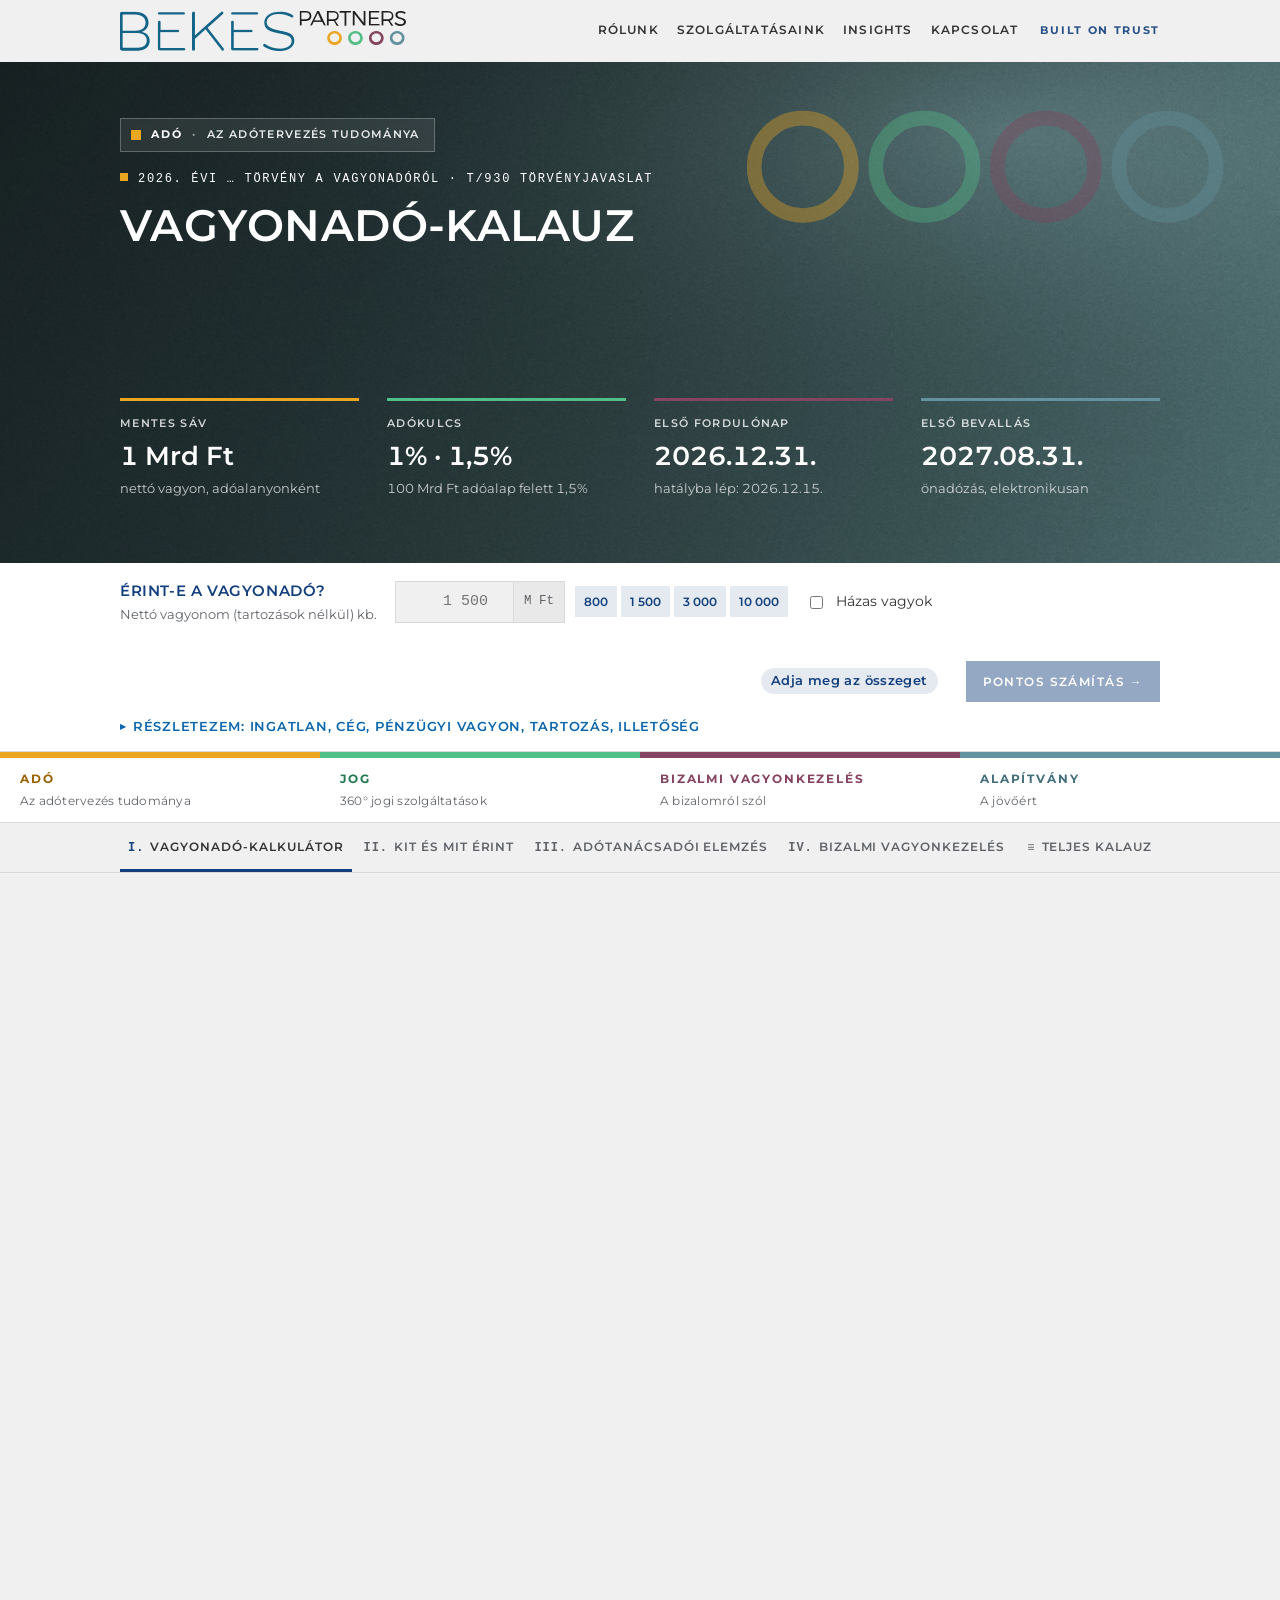
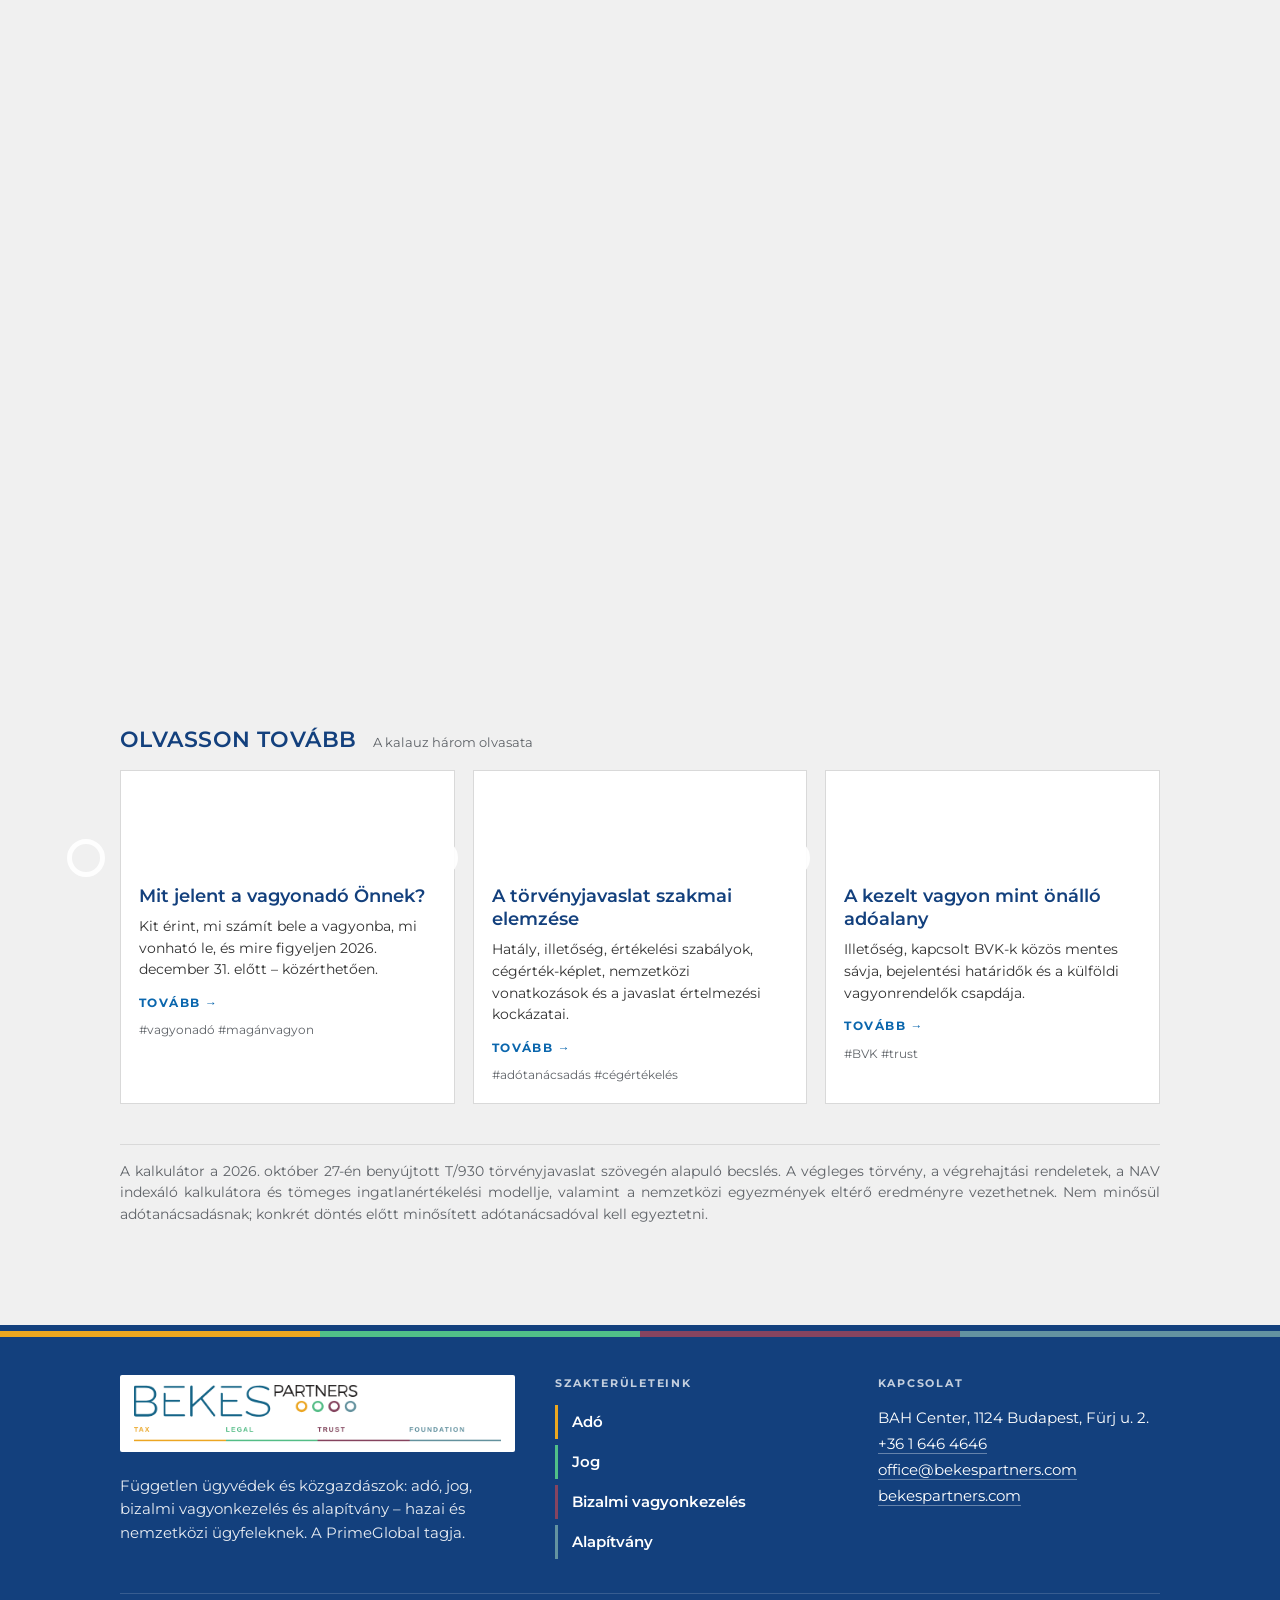
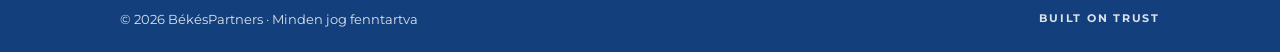
==== commit 84ec4fa8: "T/930 – 2. ütem: §-átszámozás és szöveg szerinti ellenőrzés a benyújtott javaslat alapján - minden §" ====
--- a/index.html
+++ b/index.html
@@ -39,7 +39,7 @@
 <meta property="og:locale" content="hu_HU">
 <meta property="og:site_name" content="BékésPartners">
 <meta property="og:title" content="Vagyonadó-kalauz – kalkulátor és elemzés a 2026-os vagyonadó-tervezethez">
-<meta property="og:description" content="Számolja ki, mennyire érinti Önt a vagyonadó, és olvassa el, mit jelent a tervezet a vagyonos magánszemélyeknek és a bizalmi vagyonkezeléseknek.">
+<meta property="og:description" content="Számolja ki, mennyire érinti Önt a vagyonadó, és olvassa el, mit jelent a törvényjavaslat a vagyonos magánszemélyeknek és a bizalmi vagyonkezeléseknek.">
 <meta property="og:image" content="https://cr4j7sbkg2-afk.github.io/vagyonado-kalauz2026/hero.jpg">
 <meta property="og:url" content="https://cr4j7sbkg2-afk.github.io/vagyonado-kalauz2026/">
 <meta name="twitter:card" content="summary_large_image">
@@ -124,7 +124,7 @@
       <summary>Részletezem: ingatlan, cég, pénzügyi vagyon, tartozás, illetőség</summary>
       <div class="quick-grid">
         <label class="qfld"><span>Ingatlanok</span><span class="inp"><input type="number" min="0" step="any" inputmode="decimal" id="q_re" placeholder="0"><span>M Ft</span></span><small>lakás, nyaraló, telek, külföldi ingatlan – piaci értéken</small></label>
-        <label class="qfld"><span>Cégrészesedések</span><span class="inp"><input type="number" min="0" step="any" inputmode="decimal" id="q_co" placeholder="0"><span>M Ft</span></span><small>a tervezet képlete szerint – <a href="cegertek.html">cégérték-kalkulátor →</a></small></label>
+        <label class="qfld"><span>Cégrészesedések</span><span class="inp"><input type="number" min="0" step="any" inputmode="decimal" id="q_co" placeholder="0"><span>M Ft</span></span><small>a törvény képlete szerint – <a href="cegertek.html">cégérték-kalkulátor →</a></small></label>
         <label class="qfld"><span>Pénzügyi vagyon</span><span class="inp"><input type="number" min="0" step="any" inputmode="decimal" id="q_fin" placeholder="0"><span>M Ft</span></span><small>bankszámla, értékpapír, alap, kripto, biztosítás</small></label>
         <label class="qfld"><span>Egyéb</span><span class="inp"><input type="number" min="0" step="any" inputmode="decimal" id="q_oth" placeholder="0"><span>M Ft</span></span><small>műtárgy, jármű, kölcsönök, jogok</small></label>
         <label class="qfld"><span>Tartozások</span><span class="inp"><input type="number" min="0" step="any" inputmode="decimal" id="q_debt" placeholder="0"><span>M Ft</span></span><small>okiratba foglalt hitel, kölcsön</small></label>
@@ -160,7 +160,7 @@
 <section class="panel" id="teszt" role="tabpanel" aria-labelledby="t-teszt">
   <div class="prose k-intro">
     <h2>Vagyonadó-kalkulátor</h2>
-    <p>Vegye fel vagyonelemeit egyenként. A kalkulátor mindegyiket a tervezet saját értékelési szabálya szerint értékeli, adóalanyonként (Ön, házastárs, kiskorú gyermek, bizalmi vagyonkezelés) kiszámolja az adóalapot és a fizetendő adót, és megmutatja, mennyire bizonytalan a becslés. Az adatok csak az Ön böngészőjében számolódnak, sehova nem kerülnek. Cégrészesedés képlet szerinti értékét külön is kiszámolhatja a <a href="cegertek.html">cégérték-kalkulátorral</a>.</p>
+    <p>Vegye fel vagyonelemeit egyenként. A kalkulátor mindegyiket a törvényjavaslat saját értékelési szabálya szerint értékeli, adóalanyonként (Ön, házastárs, kiskorú gyermek, bizalmi vagyonkezelés) kiszámolja az adóalapot és a fizetendő adót, és megmutatja, mennyire bizonytalan a becslés. Az adatok csak az Ön böngészőjében számolódnak, sehova nem kerülnek. Cégrészesedés képlet szerinti értékét külön is kiszámolhatja a <a href="cegertek.html">cégérték-kalkulátorral</a>.</p>
   </div>
   <noscript><div class="note"><b>A kalkulátorhoz JavaScript szükséges.</b>A II–IV. fül tartalma enélkül is olvasható.</div></noscript>
 
@@ -194,7 +194,7 @@
     <form class="form" id="kf" autocomplete="off" novalidate>
       <fieldset>
         <legend>1. Adóalany és illetőség</legend>
-        <p class="fhint">Az illetőség dönti el, hogy a teljes (világ)vagyon vagy csak a magyarországi elemek adóznak. A házastársak külön adóalanyok, illetőségük külön vizsgálandó. <span class="ref">2. § 3. pont, 4. §, 7. §</span></p>
+        <p class="fhint">Az illetőség dönti el, hogy a teljes (világ)vagyon vagy csak a magyarországi elemek adóznak. A házastársak külön adóalanyok, illetőségük külön vizsgálandó. <span class="ref">5. § 3. pont, 7. §, 10. §</span></p>
         <div class="q">
           <p>Magyar állampolgár (akár kettős állampolgárként is)?</p>
           <div class="choice">
@@ -244,27 +244,27 @@
 
       <fieldset>
         <legend>3. Tartozások</legend>
-        <p class="fhint">Csak a december 31-én fennálló, okiratba foglalt hitel- és kölcsöntartozás, illetve a jogszabályon vagy határozaton alapuló tartozás vonható le. Külföldi illetőségű adóalanynál csak az adóköteles magyar vagyonelemhez közvetlenül kapcsolódó. <span class="ref">6. §</span></p>
+        <p class="fhint">Csak a december 31-én fennálló, okiratba foglalt hitel- és kölcsöntartozás, illetve a jogszabályon vagy határozaton alapuló tartozás vonható le. Külföldi illetőségű adóalanynál csak az adóköteles magyar vagyonelemhez közvetlenül kapcsolódó. <span class="ref">9. §</span></p>
         <div id="kDebts"></div>
         <div class="kadd"><button type="button" class="btn" id="kAddDebt">+ Tartozás hozzáadása</button></div>
       </fieldset>
 
       <fieldset>
         <legend>4. Bizalmi vagyonkezelések</legend>
-        <p class="fhint">A kezelt vagyon önálló adóalany. Vegye fel itt a BVK-t, majd a vagyonelemeknél a „Tulajdonos” mezőben rendelje hozzá a kezelt vagyont. <span class="ref">2. § 41. pont, 24. §</span></p>
+        <p class="fhint">A kezelt vagyon önálló adóalany. Vegye fel itt a BVK-t, majd a vagyonelemeknél a „Tulajdonos” mezőben rendelje hozzá a kezelt vagyont. <span class="ref">5. § 45. pont, 28. §</span></p>
         <div id="kBvks"></div>
         <div class="kadd"><button type="button" class="btn" id="kAddBvk">+ Bizalmi vagyonkezelés hozzáadása</button></div>
       </fieldset>
 
       <fieldset>
         <legend>5. Adócsökkentő tételek</legend>
-        <p class="fhint">A helyi adót és a gépjárműadót az adott vagyonelemnél adja meg. Itt a kötelezően igénybe vett független értékelő díja szerepel: 50%-a, legfeljebb 2 M Ft vonható le adóalanyonként. <span class="ref">9. § (2)</span></p>
+        <p class="fhint">A helyi adót és a gépjárműadót az adott vagyonelemnél adja meg. Itt a kötelezően igénybe vett független értékelő díja szerepel: 50%-a, legfeljebb 2 M Ft vonható le adóalanyonként. <span class="ref">12. § (2)</span></p>
         <div class="grid3" id="kFees"></div>
       </fieldset>
 
       <fieldset>
         <legend>6. Árfolyamok és előrejelzés</legend>
-        <p class="fhint">A devizás tételeket az MNB december 31-i hivatalos árfolyamán kell átszámítani; addig a várható árfolyamot írja be. Az előrejelzés a megadott éves értékváltozással görgeti tovább a vagyont. <span class="ref">11. §</span></p>
+        <p class="fhint">A devizás tételeket az MNB december 31-i hivatalos árfolyamán kell átszámítani; addig a várható árfolyamot írja be. Az előrejelzés a megadott éves értékváltozással görgeti tovább a vagyont. <span class="ref">14. §</span></p>
         <div class="grid3" id="kFx"></div>
         <div class="grid3 k-proj" id="kProj"></div>
       </fieldset>
@@ -321,7 +321,7 @@
       </button>
       <button type="button" class="ins-card ic-navy" data-goto="szakmai">
         <span class="ic-top"><span class="ic-label">Adótanácsadói elemzés</span></span>
-        <span class="ic-body"><span class="ic-title">A tervezet szakmai elemzése</span><span class="ic-ex">Hatály, illetőség, értékelési szabályok, cégérték-képlet, nemzetközi vonatkozások és a tervezet értelmezési kockázatai.</span><span class="ic-more">Tovább →</span><span class="ic-tags">#adótanácsadás #cégértékelés</span></span>
+        <span class="ic-body"><span class="ic-title">A törvényjavaslat szakmai elemzése</span><span class="ic-ex">Hatály, illetőség, értékelési szabályok, cégérték-képlet, nemzetközi vonatkozások és a javaslat értelmezési kockázatai.</span><span class="ic-more">Tovább →</span><span class="ic-tags">#adótanácsadás #cégértékelés</span></span>
       </button>
       <button type="button" class="ins-card ic-trust" data-goto="bvk">
         <span class="ic-top"><span class="ic-label">Bizalmi vagyonkezelés</span></span>
@@ -329,7 +329,7 @@
       </button>
     </div>
   </div>
-  <p class="disclaimer">A kalkulátor a 2026. október 27-én benyújtott T/930 törvényjavaslat és az október 6-i egyeztetési tervezet szövegén alapuló becslés. A végleges törvény, a végrehajtási rendeletek, a NAV indexáló kalkulátora és tömeges ingatlanértékelési modellje, valamint a nemzetközi egyezmények eltérő eredményre vezethetnek. Nem minősül adótanácsadásnak; konkrét döntés előtt minősített adótanácsadóval kell egyeztetni.</p>
+  <p class="disclaimer">A kalkulátor a 2026. október 27-én benyújtott T/930 törvényjavaslat szövegén alapuló becslés. A végleges törvény, a végrehajtási rendeletek, a NAV indexáló kalkulátora és tömeges ingatlanértékelési modellje, valamint a nemzetközi egyezmények eltérő eredményre vezethetnek. Nem minősül adótanácsadásnak; konkrét döntés előtt minősített adótanácsadóval kell egyeztetni.</p>
   <div class="kreport" id="kReport"></div>
 </section>
 
@@ -338,8 +338,8 @@
   <div class="prose">
     <h2>Mit jelent a vagyonadó Önnek?</h2>
     <div class="postmeta"><span>2026. október</span><span class="tags">#vagyonadó #adótervezés #magánvagyon</span></div>
-    <div class="note info"><b>Törvényjavaslatról van szó.</b>A kormány 2026. október 27-én benyújtotta az Országgyűlésnek a vagyonadóról szóló T/930 törvényjavaslatot, amely az október 6-i egyeztetési tervezethez képest tizenhat ponton változott (az alábbi „Mi változott?” rész foglalja össze). A kihirdetett törvény ettől még eltérhet; a kalauzt a végleges szöveg alapján felülvizsgáljuk. Ahol a szöveg kijelentő módban ír, az a javaslat rendelkezését jelenti, nem hatályos szabályt. A §-hivatkozások az egyeztetési tervezet számozását követik, a „T/930” jelű hivatkozások a benyújtott javaslatét.</div>
-    <p class="intro">Akinek a teljes vagyona, a hitelei levonása után, december 31-én meghaladja az 1 milliárd forintot, annak évente a milliárd feletti rész 1 százalékát kell befizetnie. A tervezet szerint ez már 2026. december 31-ére vonatkozik, az első befizetés 2027. augusztus 31.</p>
+    <div class="note info"><b>Törvényjavaslatról van szó.</b>A kormány 2026. október 27-én benyújtotta az Országgyűlésnek a vagyonadóról szóló T/930 törvényjavaslatot, amely az október 6-i egyeztetési tervezethez képest tizenhat ponton változott (az alábbi „Mi változott?” rész foglalja össze). A kihirdetett törvény ettől még eltérhet; a kalauzt a végleges szöveg alapján felülvizsgáljuk. Ahol a szöveg kijelentő módban ír, az a javaslat rendelkezését jelenti, nem hatályos szabályt. A §-hivatkozások a T/930 számozását követik, és kattintásra a benyújtott szöveget nyitják meg.</div>
+    <p class="intro">Akinek a teljes vagyona, a hitelei levonása után, december 31-én meghaladja az 1 milliárd forintot, annak évente a milliárd feletti rész 1 százalékát kell befizetnie. A javaslat szerint ez már 2026. december 31-ére vonatkozik, az első befizetés 2027. augusztus 31.</p>
     <div class="statband" role="group" aria-label="A tervezet hatásvizsgálatának kulcsszámai">
       <div class="stat s-tax"><div class="stat-n">≈ 15 000</div><div class="stat-l">érintett vagyonos magánszemély</div></div>
       <div class="stat s-trust"><div class="stat-n">≈ 2 000</div><div class="stat-l">bizalmi vagyonkezelés és hasonló struktúra</div></div>
@@ -350,28 +350,28 @@
     <h3>Mi változott a benyújtott javaslatban?</h3>
     <p>A mentes sáv (1 Mrd Ft), az adókulcsok (1% / 1,5%), a hatálybalépés (2026. december 15.) és az első határidő (2027. augusztus 31.) nem változott. A fontosabb módosítások az októberi tervezethez képest:</p>
     <ul>
-      <li><strong>Kisebbségi kedvezmény családon belül:</strong> a közeli hozzátartozók (házastárs, szülő, gyermek, testvér) részesedését össze kell számítani. Két házastárs 30–30%-a együtt 60%, így nem jár kedvezmény; két testvér 20–20%-a esetén 30% helyett 25%. Az élettárs nem számít. <span class="ref">T/930 1. mell. V. d)</span></li>
-      <li><strong>Kis cégek egyszerűbben:</strong> legfeljebb 100 millió Ft saját tőkéjű társaságnál a képlet helyett a saját tőke tulajdoni hányadra jutó része választható. <span class="ref">T/930 15. § (9)</span></li>
-      <li><strong>Negatív saját tőke nullának számít</strong>, így nem csökkenti a nyereségből számított cégértéket – egyes cégeknél ez magasabb értéket ad. <span class="ref">T/930 1. mell. V. a)</span></li>
-      <li><strong>Külföldi vagyon beszámítása szigorodott:</strong> az egyezmény alapján mentesített külföldi vagyonra jutó adót a kapcsolódó tartozások és az 1 milliárdos sáv levonása után kell számítani. Példa: 3 Mrd belföldi + 2 Mrd mentesített külföldi vagyonnál 40 M − 10 M = <strong>30 M Ft</strong> a magyar adó (a tervezet szerint 20 M lett volna). <span class="ref">T/930 11. §, 12. § (2) c)</span></li>
-      <li><strong>Részvényeknél elmaradt a 2026-os átmeneti átlagár-választás:</strong> már 2026-ra is az év végi záróárfolyam a főszabály (10%-ot meghaladó eltérésnél az átlagárfolyam). A kötvényekre vonatkozó átmeneti választás megmaradt. <span class="ref">T/930 39. §</span></li>
-      <li><strong>Ingatlan:</strong> aki a NAV értékelési modelljét valós adatokkal használja, annál a NAV csak az adatok valótlanságának bizonyításával állapíthat meg más értéket; a modell az üdülőkre és a telkekre is kiterjed; a szakértőt 30%-ot meghaladó alulértékelésnél 100 ezer Ft bírság és ismétlődésnél törlés fenyegeti. <span class="ref">T/930 31. § (4), 23. § (5)–(7)</span></li>
-      <li><strong>Külföldi ingatlantartó cég:</strong> az ingatlanhoz kapcsolódó tartozások levonhatók, a csökkentett értéket a tulajdoni hányaddal kell arányosítani. <span class="ref">T/930 18. §</span></li>
-      <li><strong>Adminisztráció:</strong> a rejtett tartalékhoz nem kell könyvvizsgálói felülvizsgálat, ha a piaci értéket a törvényi számítás adja; az 500 M Ft feletti tőkéjű cég csak a tulajdonos kérésére ad adatot; adathiány esetén végső soron a bekerülési érték számít; az adószámos magánszemély tevékenységéhez használt ingóságok teljes értékben számítanak; a külföldi magánszemélynek adóazonosító hiányában a bevallás előtt be kell jelentkeznie. <span class="ref">T/930 34. §, 15. § (10), 16. § (4), 29. § (8)</span></li>
+      <li><strong>Kisebbségi kedvezmény családon belül:</strong> a közeli hozzátartozók (házastárs, szülő, gyermek, testvér) részesedését össze kell számítani. Két házastárs 30–30%-a együtt 60%, így nem jár kedvezmény; két testvér 20–20%-a esetén 30% helyett 25%. Az élettárs nem számít. <span class="ref">1. mell. V. d)</span></li>
+      <li><strong>Kis cégek egyszerűbben:</strong> legfeljebb 100 millió Ft saját tőkéjű társaságnál a képlet helyett a saját tőke tulajdoni hányadra jutó része választható. <span class="ref">15. § (9)</span></li>
+      <li><strong>Negatív saját tőke nullának számít</strong>, így nem csökkenti a nyereségből számított cégértéket – egyes cégeknél ez magasabb értéket ad. <span class="ref">1. mell. V. a)</span></li>
+      <li><strong>Külföldi vagyon beszámítása szigorodott:</strong> az egyezmény alapján mentesített külföldi vagyonra jutó adót a kapcsolódó tartozások és az 1 milliárdos sáv levonása után kell számítani. Példa: 3 Mrd belföldi + 2 Mrd mentesített külföldi vagyonnál 40 M − 10 M = <strong>30 M Ft</strong> a magyar adó (a tervezet szerint 20 M lett volna). <span class="ref">11. §, 12. § (2) c)</span></li>
+      <li><strong>Részvényeknél elmaradt a 2026-os átmeneti átlagár-választás:</strong> már 2026-ra is az év végi záróárfolyam a főszabály (10%-ot meghaladó eltérésnél az utolsó 180 nap súlyozott átlaga). A kötvényekre vonatkozó átmeneti választás megmaradt. <span class="ref">39. §</span></li>
+      <li><strong>Ingatlan:</strong> aki a NAV értékelési modelljét valós adatokkal használja, annál a NAV csak az adatok valótlanságának bizonyításával állapíthat meg más értéket; a modell az üdülőkre és a telkekre is kiterjed; a szakértőt 30%-ot meghaladó alulértékelésnél 100 ezer Ft bírság és ismétlődésnél törlés fenyegeti. <span class="ref">31. § (4), 23. § (5)–(7)</span></li>
+      <li><strong>Külföldi ingatlantartó cég:</strong> az ingatlanhoz kapcsolódó tartozások levonhatók, a csökkentett értéket a tulajdoni hányaddal kell arányosítani. <span class="ref">18. §</span></li>
+      <li><strong>Adminisztráció:</strong> a rejtett tartalékhoz nem kell könyvvizsgálói felülvizsgálat, ha a piaci értéket a törvényi számítás adja; az 500 M Ft feletti tőkéjű cég csak a tulajdonos kérésére ad adatot; adathiány esetén végső soron a bekerülési érték számít; az adószámos magánszemély tevékenységéhez használt ingóságok teljes értékben számítanak; a külföldi magánszemélynek adóazonosító hiányában a bevallás előtt be kell jelentkeznie. <span class="ref">34. §, 15. § (10), 16. § (4), 29. § (8)</span></li>
       <li><strong>Kapcsolódó, külön törvényjavaslatban: „exit tax”.</strong> Aki 2027. január 1-jétől megszünteti magyar adóügyi illetőségét, és az előző tíz évből legalább ötben belföldi illetőségű volt, annak 500 M Ft feletti értékpapír-, részesedés-, kripto- és biztosítási vagyona (vagy legalább 20%-os, 250 M Ft feletti részesedése) nem realizált értéknövekménye után 15% szja-t kell fizetnie; EU/EGT-be költözésnél a fizetés kamatmentesen halasztódik. Ez a vagyonadótól független, de a kiköltözési tervezést közvetlenül érinti.</li>
     </ul>
 
     <h3>Kit érint?</h3>
     <ul>
-      <li><strong>Magyarországon élő magánszemélyeket</strong>, a világ bármely pontján lévő teljes vagyonukkal. <span class="ref">4. § (1)</span></li>
-      <li><strong>Külföldön élő magyar állampolgárokat is</strong>, kettős állampolgárokat is, magyar lakcím nélkül is, egészen addig, amíg legalább 10 éve életvitelszerűen külföldön nem élnek. <span class="ref">2. § 3. pont</span></li>
-      <li><strong>Külföldi illetőségű személyeket</strong> csak a magyarországi ingatlanjaik, az azokhoz kapcsolódó jogaik (például haszonélvezet) és a magyar (vagy magyar ingatlanos) cégekben lévő részesedéseik után. <span class="ref">4. § (2)</span></li>
-      <li><strong>Bizalmi vagyonkezelésben (BVK), magánalapítványban vagy külföldi trustban tartott vagyont</strong>, mint önálló adóalanyt. <span class="ref">3. §, 2. § 41. pont</span> A bizalmi vagyonkezelés részletes szabályai a <button type="button" class="linkbtn" data-goto="bvk">Bizalmi vagyonkezelés</button> fülön vannak.</li>
-    </ul>
-    <p>A házastársak külön-külön adóalanyok, mindkettőjüket megilleti a saját 1 milliárdos mentes sáv. A kiskorú gyermek vagyonát főszabály szerint a szülőnél kell figyelembe venni, kivéve azt, amit a gyermek örökölt vagy saját munkájával szerzett. <span class="ref">7. § (2)–(5)</span></p>
+      <li><strong>Magyarországon élő magánszemélyeket</strong>, a világ bármely pontján lévő teljes vagyonukkal. <span class="ref">7. § (1)</span></li>
+      <li><strong>Külföldön élő magyar állampolgárokat is</strong>, kettős állampolgárokat is, magyar lakcím nélkül is, egészen addig, amíg legalább 10 éve életvitelszerűen külföldön nem élnek. <span class="ref">5. § 3. pont</span></li>
+      <li><strong>Külföldi illetőségű személyeket</strong> csak a magyarországi ingatlanjaik, az azokhoz kapcsolódó jogaik (például haszonélvezet) és a magyar (vagy magyar ingatlanos) cégekben lévő részesedéseik után. <span class="ref">7. § (2)</span></li>
+      <li><strong>Bizalmi vagyonkezelésben (BVK), magánalapítványban vagy külföldi trustban tartott vagyont</strong>, mint önálló adóalanyt. <span class="ref">6. §, 5. § 45. pont</span> A bizalmi vagyonkezelés részletes szabályai a <button type="button" class="linkbtn" data-goto="bvk">Bizalmi vagyonkezelés</button> fülön vannak.</li>
+    </ul>
+    <p>A házastársak külön-külön adóalanyok, mindkettőjüket megilleti a saját 1 milliárdos mentes sáv. A kiskorú gyermek vagyonát főszabály szerint a szülőnél kell figyelembe venni, kivéve azt, amit a gyermek örökölt vagy saját munkájával szerzett. <span class="ref">10. § (2)–(5)</span></p>
 
     <h3>Mennyit kell fizetni?</h3>
-    <p>Csak az 1 milliárd forint feletti nettó vagyon adózik. Az adóalap első 100 milliárd forintja után 1%, az e feletti rész után 1,5% a kulcs. <span class="ref">6. §, 9. § (1)</span></p>
+    <p>Csak az 1 milliárd forint feletti nettó vagyon adózik. Az adóalap első 100 milliárd forintja után 1%, az e feletti rész után 1,5% a kulcs. <span class="ref">9. §, 12. § (1)</span></p>
     <div class="tablewrap">
       <table>
         <thead><tr><th scope="col">Nettó vagyon dec. 31-én</th><th scope="col" class="num">Adóalap</th><th scope="col" class="num">Éves adó</th><th scope="col" class="num">Tényleges teher</th></tr></thead>
@@ -413,10 +413,10 @@
         <text class="axl" x="340" y="259" text-anchor="middle">nettó vagyon, milliárd Ft (logaritmikus skála)</text>
       </svg>
     </figure>
-    <p class="muted">A kiszámított adót csökkenti az adott vagyonelem után az adóévben esedékes és megfizetett helyi adó (például építményadó, telekadó), gépjárműadó és ezek külföldi megfelelője, valamint a kötelező értékbecslés díjának fele (legfeljebb 2 millió Ft). <span class="ref">9. § (2)</span></p>
+    <p class="muted">A kiszámított adót csökkenti az adott vagyonelem után az adóévben esedékes és megfizetett helyi adó (például építményadó, telekadó), gépjárműadó és ezek külföldi megfelelője, valamint a kötelező értékbecslés díjának fele (legfeljebb 2 millió Ft). <span class="ref">12. § (2)</span></p>
 
     <h3>Mi számít bele a vagyonba?</h3>
-    <p>A főszabály az, hogy <strong>minden</strong>, aminek pénzben kifejezhető értéke van. <span class="ref">1. § (1), 2. § 39. pont</span></p>
+    <p>A főszabály az, hogy <strong>minden</strong>, aminek pénzben kifejezhető értéke van. <span class="ref">1. §, 5. § 43. pont</span></p>
     <ul>
       <li>Ingatlanok itthon és külföldön: lakás, nyaraló, iroda, telek, termőföld.</li>
       <li>Cégrészesedések, akkor is, ha a cég nem tőzsdei; ezek értékét törvényi képlet adja a saját tőkéből és az elmúlt három év nyereségéből.</li>
@@ -424,34 +424,34 @@
       <li>Kriptoeszközök és befektetési arany, ezüst, platina, palládium, értékhatár nélkül.</li>
       <li>Megtakarítási életbiztosítások és nyugdíjbiztosítások visszavásárlási értéke.</li>
       <li>Másnak adott kölcsönök, opciók, haszonélvezeti és használati jogok.</li>
-      <li>Drága személyes tárgyak: a <strong>3 millió Ft</strong> feletti egyedi értékű műtárgy és ékszer, az egységként értékelt, 3 millió Ft feletti gyűjtemény, és a <strong>10 millió Ft</strong> feletti autó, hajó, repülő. <span class="ref">6. § (3)</span></li>
+      <li>Drága személyes tárgyak: a <strong>3 millió Ft</strong> feletti egyedi értékű műtárgy és ékszer, az egységként értékelt, 3 millió Ft feletti gyűjtemény, és a <strong>10 millió Ft</strong> feletti autó, hajó, repülő. <span class="ref">9. § (3)</span></li>
     </ul>
 
     <h3>Mi marad ki?</h3>
     <ul>
-      <li>A lakás szokásos berendezése és a személyes használati tárgyak, ha nem lépik át a fenti értékhatárokat. Egyéni vállalkozói, őstermelői vagy adószám birtokában folytatott más önálló tevékenységhez használt, illetve költségként elszámolt ingóságnál ez a mentesség nem él. <span class="ref">6. § (3)–(4), T/930 16. § (4)</span></li>
-      <li>A Munkavállalói Résztulajdonosi Programban (MRP) lévő részesedés, kivéve a „különleges” MRP-t. <span class="ref">6. § (5)</span></li>
-      <li>Az a személyes közreműködéshez vagy teljesítményhez kötött opció (tipikusan munkavállalói, vezetői opció), amely a feltétel teljesüléséig nem gyakorolható és nem ruházható át. <span class="ref">23. § (7)</span></li>
+      <li>A lakás szokásos berendezése és a személyes használati tárgyak, ha nem lépik át a fenti értékhatárokat. Egyéni vállalkozói, őstermelői vagy adószám birtokában folytatott más önálló tevékenységhez használt, illetve költségként elszámolt ingóságnál ez a mentesség nem él. <span class="ref">9. § (3)–(4), 16. § (4)</span></li>
+      <li>A Munkavállalói Résztulajdonosi Programban (MRP) lévő részesedés, kivéve a „különleges” MRP-t. <span class="ref">9. § (5)</span></li>
+      <li>Az a személyes közreműködéshez vagy teljesítményhez kötött opció (tipikusan munkavállalói, vezetői opció), amely a feltétel teljesüléséig nem gyakorolható és nem ruházható át. <span class="ref">27. § (7)</span></li>
     </ul>
 
     <h3>Mi vonható le?</h3>
-    <p>A december 31-én fennálló, igazolt tartozások: hitelek és kölcsönök, ha közokiratba vagy teljes bizonyító erejű magánokiratba foglalták őket, valamint a jogszabályon, bírósági vagy hatósági határozaton alapuló tartozások. Külföldi illetőségű adóalanynál csak az adóköteles magyar vagyonelem megszerzéséhez, fenntartásához kapcsolódó hitel vonható le. (A külföldön élő magyar állampolgár a 10 éves szabály miatt belföldi illetőségű maradhat – nála minden okiratolt tartozás levonható.) <span class="ref">6. § (1)–(2)</span></p>
+    <p>A december 31-én fennálló, igazolt tartozások: hitelek és kölcsönök, ha közokiratba vagy teljes bizonyító erejű magánokiratba foglalták őket, valamint a jogszabályon, bírósági vagy hatósági határozaton alapuló tartozások. Külföldi illetőségű adóalanynál csak az adóköteles magyar vagyonelem megszerzéséhez, fenntartásához kapcsolódó hitel vonható le. (A külföldön élő magyar állampolgár a 10 éves szabály miatt belföldi illetőségű maradhat – nála minden okiratolt tartozás levonható.) <span class="ref">9. § (1)–(2)</span></p>
 
     <h3>Hogyan értékelik a vagyont?</h3>
     <ul>
-      <li><strong>Ingatlan:</strong> ha az elmúlt 12 hónapban adásvétel vagy öröklés történt, annak értéke; ha 10 éven belül, akkor indexálva; egyébként a NAV tömeges értékelési modellje. Az indexált érték és a NAV-modell helyett Ön szabadon választhat független szakértői értékbecslést, ami sok esetben kedvezőbb és bírságvédelmet ad; a 12 hónapon belüli adásvételi vagy öröklési érték helyett viszont szakértői érték csak kivételesen, az ügylet sajátos körülményeinek igazolásával alkalmazható. <span class="ref">15–19. §, 17. § (4), 27. § (2)</span></li>
-      <li><strong>Nem tőzsdei cég:</strong> a saját tőke egyharmad és a tőkésített nyereségképesség (az elmúlt három év átlagos adózott eredménye ÷ 0,15) kétharmad súllyal, azaz V = (ST + 2 × H) ÷ 3; a negatív saját tőke nullának számít; legfeljebb 100 M Ft saját tőkénél a saját tőke arányos része is választható; kisebbségi részesedésnél – a közeli hozzátartozók hányadával összeszámítva – 25–30% diszkont vehető igénybe. <span class="ref">1. melléklet I., V. b), T/930 15. § (9), 1. mell. V. a), d)</span></li>
-      <li><strong>Tőzsdei részvény, kripto, arany:</strong> alapvetően az év végi piaci ár (részvénynél, ha a záróár több mint 10%-kal eltér az utolsó 30 nap súlyozott átlagától, az átlag); kötvénynél, állampapírnál az utolsó 20 kereskedési nap záróár-átlaga. <span class="ref">12. § (1)–(2), 21. § (2)–(3), (12)–(13)</span></li>
+      <li><strong>Ingatlan:</strong> ha az elmúlt 12 hónapban adásvétel vagy öröklés történt, annak értéke; ha 10 éven belül, akkor indexálva; egyébként a NAV tömeges értékelési modellje. Az indexált érték és a NAV-modell helyett Ön szabadon választhat független szakértői értékbecslést, ami sok esetben kedvezőbb és bírságvédelmet ad; a 12 hónapon belüli adásvételi vagy öröklési érték helyett viszont szakértői érték csak kivételesen, az ügylet sajátos körülményeinek igazolásával alkalmazható. <span class="ref">19–23. §, 21. § (4), 31. § (2)</span></li>
+      <li><strong>Nem tőzsdei cég:</strong> a saját tőke egyharmad és a tőkésített nyereségképesség (az elmúlt három év átlagos adózott eredménye ÷ 0,15) kétharmad súllyal, azaz V = (ST + 2 × H) ÷ 3; a negatív saját tőke nullának számít; legfeljebb 100 M Ft saját tőkénél a saját tőke arányos része is választható; kisebbségi részesedésnél – a közeli hozzátartozók hányadával összeszámítva – 25–30% diszkont vehető igénybe. <span class="ref">1. melléklet I., V. a), V. d), 15. § (9)</span></li>
+      <li><strong>Tőzsdei részvény, kripto, arany:</strong> alapvetően az év végi piaci ár (részvénynél, ha a záróár több mint 10%-kal eltér az utolsó 180 nap forgalommal súlyozott átlagától, az átlag); kötvénynél, állampapírnál az utolsó 20 kereskedési nap záróár-átlaga. <span class="ref">15. § (1)–(2), 25. § (2)–(3), (12)–(13)</span></li>
     </ul>
 
     <h3>Mire figyeljen különösen?</h3>
-    <div class="note crit"><b>A most indított vagyonátrendezéseket is vizsgálhatják.</b>A NAV a rendeltetésszerű joggyakorlást „a vagyonadó bevezetésének köztudomásúvá válásától” vizsgálja; az indokolás szerint ez 2026. május 14., a kormányhatározat megjelenésének napja. Ajándékozás, cégátalakítás, vagyon áthelyezése alapítványba vagy külföldre csak akkor biztonságos, ha az adótól független, dokumentálható gazdasági vagy családi indoka van. <span class="ref">1. § (4)–(6)</span></div>
-    <ul>
-      <li><strong>A vagyonhoz nem jár likviditás.</strong> Az adót akkor is ki kell fizetni, ha a vagyon ingatlanban vagy cégben van. Kérelemre legfeljebb 12, kivételesen 24 havi részletfizetés adható; az automatikus részletfizetés nem alkalmazható. <span class="ref">26. §</span></li>
-      <li><strong>Házastársak:</strong> házassági vagyonjogi szerződés hiányában a közös vagyon fele-fele arányban oszlik meg; a névre szóló nyilvántartott vagyonelemekről közösen dönthetnek, ehhez azonos tartalmú nyilatkozat kell augusztus 31-ig. <span class="ref">7. § (2)–(3)</span></li>
-      <li><strong>Alapítványok, BVK:</strong> az ugyanattól a vagyonrendelőtől, egymás Ptk. szerinti hozzátartozóitól (ez a közeli hozzátartozónál tágabb kör: az élettárs, az egyeneságbeli rokon házastársa, a házastárs egyeneságbeli rokona és testvére, valamint a testvér házastársa is – <span class="ref">Ptk. 8:1. § (1) 2. pont</span>) vagy kapcsolt vállalkozásoktól származó vagyonkezelési adóalanyok osztozni kénytelenek egyetlen 1 milliárdos mentes sávon. A már működő vagyonkezelési adóalanyokat a hatálybalépéstől számított 30 napon belül be kell jelenteni a NAV-nál. <span class="ref">24. § (3)–(6), 35. § (4)</span></li>
-      <li><strong>Kiköltözés:</strong> az adott évi kötelezettség a belföldi illetőség megszűnése előtti napra vonatkozó vagyon alapján akkor is keletkezik. <span class="ref">2. § 33. pont</span></li>
-      <li>Az adó 5%-áról rendelkezhet a Nemzeti Együttműködési Alap javára. <span class="ref">31. § (2)</span></li>
+    <div class="note crit"><b>A most indított vagyonátrendezéseket is vizsgálhatják.</b>A NAV a rendeltetésszerű joggyakorlást „a vagyonadó bevezetésének köztudomásúvá válásától” vizsgálja; az indokolás szerint ez 2026. május 14., a kormányhatározat megjelenésének napja. Ajándékozás, cégátalakítás, vagyon áthelyezése alapítványba vagy külföldre csak akkor biztonságos, ha az adótól független, dokumentálható gazdasági vagy családi indoka van. <span class="ref">4. § (1)–(3)</span></div>
+    <ul>
+      <li><strong>A vagyonhoz nem jár likviditás.</strong> Az adót akkor is ki kell fizetni, ha a vagyon ingatlanban vagy cégben van. Kérelemre legfeljebb 12, kivételesen 24 havi részletfizetés adható; az automatikus részletfizetés nem alkalmazható. <span class="ref">30. §</span></li>
+      <li><strong>Házastársak:</strong> házassági vagyonjogi szerződés hiányában a közös vagyon fele-fele arányban oszlik meg; a névre szóló nyilvántartott vagyonelemekről közösen dönthetnek, ehhez azonos tartalmú nyilatkozat kell augusztus 31-ig. <span class="ref">10. § (2)–(3)</span></li>
+      <li><strong>Alapítványok, BVK:</strong> az ugyanattól a vagyonrendelőtől, egymás Ptk. szerinti hozzátartozóitól (ez a közeli hozzátartozónál tágabb kör: az élettárs, az egyeneságbeli rokon házastársa, a házastárs egyeneságbeli rokona és testvére, valamint a testvér házastársa is – <span class="ref">Ptk. 8:1. § (1) 2. pont</span>) vagy kapcsolt vállalkozásoktól származó vagyonkezelési adóalanyok osztozni kénytelenek egyetlen 1 milliárdos mentes sávon. A már működő vagyonkezelési adóalanyokat a hatálybalépéstől számított 30 napon belül be kell jelenteni a NAV-nál. <span class="ref">28. § (3)–(6), 39. § (3)</span></li>
+      <li><strong>Kiköltözés:</strong> az adott évi kötelezettség a belföldi illetőség megszűnése előtti napra vonatkozó vagyon alapján akkor is keletkezik. <span class="ref">5. § 35. pont</span></li>
+      <li>Az adó 5%-áról rendelkezhet a Nemzeti Együttműködési Alap javára. <span class="ref">35. § (2)</span></li>
     </ul>
 
     <h3>Teendők még 2026. december 31. előtt</h3>
@@ -470,7 +470,7 @@
     <div class="band-in">
       <div class="eyebrow">Vagyonadó-kalkulátor</div>
       <h3>Mennyire érint engem?</h3>
-      <p>Vegye fel vagyonelemeit, és a kalkulátor a tervezet értékelési szabályai szerint kiszámolja az adóalapot és a fizetendő adót – adóalanyonként, bizalmi vagyonkezeléssel együtt.</p>
+      <p>Vegye fel vagyonelemeit, és a kalkulátor a törvényjavaslat értékelési szabályai szerint kiszámolja az adóalapot és a fizetendő adót – adóalanyonként, bizalmi vagyonkezeléssel együtt.</p>
       <div class="band-btns">
         <button class="cta ghost" type="button" data-goto="teszt">Tovább a kalkulátorhoz</button>
         <a class="cta ghost" href="mailto:office@bekespartners.com?subject=Vagyonad%C3%B3%20%E2%80%93%20egyeztet%C3%A9s%20k%C3%A9r%C3%A9se">Egyeztetés kérése</a>
@@ -482,65 +482,65 @@
 <!-- ============ III. SZAKMAI ============ -->
 <section class="panel" id="szakmai" role="tabpanel" aria-labelledby="t-szakmai" hidden>
   <div class="prose">
-    <div class="eyebrow">Adótanácsadói memorandum · a T/930 törvényjavaslat és az egyeztetési tervezet alapján</div>
+    <div class="eyebrow">Adótanácsadói memorandum · a T/930 törvényjavaslat alapján</div>
     <h2>A vagyonadó-törvényjavaslat szakmai elemzése</h2>
     <div class="postmeta"><span>2026. október</span><span class="tags">#vagyonadó #adótanácsadás #cégértékelés #nemzetköziadózás</span></div>
     <p class="intro">A tervezet a teljes nettó vagyonra kivetett, illetőségi és állampolgársági alapon is kapcsolódó, éves, önadózással teljesítendő közteher. Szerkezete a svájci és spanyol modellhez áll közel, de értékelési rendszere sajátosan magyar: az illetékeljárási adatokra, a NAV tömeges értékelési modelljére és egy tőkésített nyereségen alapuló cégérték-képletre épül.</p>
 
     <h3>1. Hatály és időbeli alkalmazás</h3>
     <ul>
-      <li>Hatálybalépés: <strong>2026. december 15.</strong> <span class="ref">32. §</span> A 2026. tárgyév a hatálybalépéstől december 31-ig tartó csonka időszak, de az adókötelezettség a december 31-i teljes vagyonállapotra keletkezik, időarányosítás nélkül. <span class="ref">35. § (1), 5. § (2)</span></li>
-      <li>Első bevallási és fizetési határidő: <strong>2027. augusztus 31.</strong> Bevallási kötelezettség csak fizetendő adó esetén van. <span class="ref">25. § (1)</span></li>
-      <li>2026-ra átmeneti értékelési választás <strong>csak a hitelviszonyt megtestesítő értékpapíroknál</strong> maradt: a 20 kereskedési napos záróár-átlag helyett a 2026. tárgyévre (a december 15–31. közötti csonka időszakra) számított átlagár is alkalmazható. A tőzsdei részvényekre vonatkozó párhuzamos lehetőséget a benyújtott javaslat elhagyta, így részvénynél már 2026-ra is az általános szabály érvényes: év végi záróárfolyam, és csak 10%-ot meghaladó eltérésnél az átlagárfolyam. <span class="ref">35. § (1)–(3), T/930 39. §</span></li>
-      <li>A hatálybalépéskor már fennálló belföldi vagyonkezelési adóalanyok és az adóköteles vagyonelemmel rendelkező külföldi vagyonkezelők bejelentési határideje 30 nap, vagyis 2027. január 14. <span class="ref">35. § (4)</span></li>
+      <li>Hatálybalépés: <strong>2026. december 15.</strong> <span class="ref">36. §</span> A 2026. tárgyév a hatálybalépéstől december 31-ig tartó csonka időszak, de az adókötelezettség a december 31-i teljes vagyonállapotra keletkezik, időarányosítás nélkül. <span class="ref">39. § (1), 8. § (2)</span></li>
+      <li>Első bevallási és fizetési határidő: <strong>2027. augusztus 31.</strong> Bevallási kötelezettség csak fizetendő adó esetén van. <span class="ref">29. § (1)</span></li>
+      <li>2026-ra átmeneti értékelési választás <strong>csak a hitelviszonyt megtestesítő értékpapíroknál</strong> maradt: a 20 kereskedési napos záróár-átlag helyett a 2026. tárgyévre (a december 15–31. közötti csonka időszakra) számított átlagár is alkalmazható. A tőzsdei részvényekre vonatkozó párhuzamos lehetőséget a benyújtott javaslat elhagyta, így részvénynél már 2026-ra is az általános szabály érvényes: év végi záróárfolyam, és csak 10%-ot meghaladó eltérésnél a tárgyév utolsó 180 napjának forgalommal súlyozott átlagárfolyama. <span class="ref">39. § (1)–(2)</span></li>
+      <li>A hatálybalépéskor már fennálló belföldi vagyonkezelési adóalanyok és az adóköteles vagyonelemmel rendelkező külföldi vagyonkezelők bejelentési határideje 30 nap, vagyis 2027. január 14. <span class="ref">39. § (3)</span></li>
     </ul>
 
     <h3>1/A. Változáskövetés: az egyeztetési tervezettől a T/930-ig</h3>
-    <p>A kormány 2026. október 27-én benyújtotta a T/930 számú törvényjavaslatot. A szerkezet átszámozódott (35 § helyett 39 §, a fogalmak a 2. §-ból az 5. §-ba kerültek), a kulcsok, a sávhatár, a hatálybalépés és a határidők változatlanok. Az érdemi módosítások:</p>
+    <p>A kormány 2026. október 27-én benyújtotta a T/930 számú törvényjavaslatot. A szerkezet átszámozódott (35 helyett 39 szakasz; az alapelvek négy, az értelmező rendelkezések az 5. szakaszba kerültek), a kulcsok, a sávhatár, a hatálybalépés és a határidők változatlanok. A kalauz valamennyi §-hivatkozása a T/930 számozását követi. Az érdemi módosítások:</p>
     <div class="tablewrap">
       <table>
         <thead><tr><th scope="col">Téma</th><th scope="col">Október 6-i tervezet</th><th scope="col">T/930 (benyújtott)</th><th scope="col">Hatás</th></tr></thead>
         <tbody>
-          <tr><td>Kisebbségi diszkont – összeszámítás</td><td>Közvetlen + közvetett hányad</td><td>A Ptk. szerinti közeli hozzátartozók részesedését is össze kell számítani; az élettársét nem <span class="ref">T/930 1. mell. V. d)</span></td><td>Családi cégeknél a 25–30% kedvezmény jellemzően elvész</td></tr>
-          <tr><td>Egyszerűsített cégértékelés</td><td>Nem volt</td><td>ST ≤ 100 M Ft esetén a tulajdoni hányaddal arányos saját tőke választható <span class="ref">T/930 15. § (9)</span></td><td>Kedvező a nyereséges kisvállalkozásoknak</td></tr>
-          <tr><td>Negatív saját tőke</td><td>A képletbe negatívan került</td><td>Nullának tekintendő <span class="ref">T/930 1. mell. V. a)</span></td><td>Magasabb érték a negatív tőkéjű, nyereséges cégeknél</td></tr>
-          <tr><td>Adathiány</td><td>Független cégértékelés</td><td>Ha sem a képlet, sem a cégértékelés nem alkalmazható az adózónak fel nem róható okból: bekerülési (szerzési) érték <span class="ref">T/930 15. § (10)</span></td><td>Végső szabály, nem választható alacsonyabb érték érdekében</td></tr>
-          <tr><td>Holding fogalma</td><td>Részesedések ≥ 90% az eszközökből</td><td>Elsődleges cél a részesedések birtoklása és irányítása; a 90%-ba az értékpapír, pénzeszköz, saját célú ingatlan és a tulajdonolt cégekkel szembeni követelés is beszámít <span class="ref">T/930 5. § 16. pont, 1. mell. II.</span></td><td>Szűkebb és egyben pontosabb kör</td></tr>
-          <tr><td>Rejtett tartalék (ST &gt; 500 M Ft)</td><td>Könyvvizsgálói felülvizsgálat; a cég 30 napon belül adatot szolgáltat</td><td>Nem kell felülvizsgálat, ha a piaci érték a törvényi számítás szerinti; a cég csak tulajdonosi kérésre tájékoztat <span class="ref">T/930 1. mell. IV. c), 34. § (1)–(2)</span></td><td>Kisebb adminisztráció</td></tr>
-          <tr><td>Kiválás, konszolidáció</td><td>Nem rendezett</td><td>Kiválásnál a múltbeli eredmény csökkentendő a kivált résszel; konszolidált beszámolónál a kisebbségi tulajdonosokra jutó tőke és eredmény leválasztandó <span class="ref">T/930 1. mell. V. c), VIII.</span></td><td>Pontosítás</td></tr>
-          <tr><td>Külföldi ingatlantartó cég</td><td>Belföldi ingatlan értéke × hányad</td><td>Az ingatlanhoz közvetlenül kapcsolódó tartozások levonhatók, a csökkentett érték arányosítandó <span class="ref">T/930 18. §</span></td><td>Kedvező a hitelből vett ingatlanoknál</td></tr>
-          <tr><td>Egyezményi beszámítás</td><td>A mentesített vagyonra jutó adó (felosztási mód nélkül)</td><td>A külföldi vagyonhoz kapcsolódó tartozásokat és az 1 Mrd-os sávot is figyelembe kell venni <span class="ref">T/930 11. §, 12. § (2) c)</span></td><td><strong>Adóemelő:</strong> 3 + 2 Mrd példán 20 M helyett 30 M Ft</td></tr>
-          <tr><td>Részvények 2026-os átlagára</td><td>Választható volt a tárgyévi átlag</td><td>Elhagyva; a kötvényekre megmaradt <span class="ref">T/930 39. §</span></td><td>Év végi záróár a főszabály</td></tr>
-          <tr><td>NAV ingatlanmodell</td><td>Lakóingatlan, termőföld</td><td>Üdülő és telek is; a NAV csak az adatok valótlanságának bizonyításával térhet el; az indexálásnál a NAV-kalkulátor kötelező <span class="ref">T/930 5. § 30., 37., 41., 19. § (4), 23. § (9), 31. § (4)</span></td><td>Modellhasználat bírságvédelmet ad</td></tr>
-          <tr><td>Ingatlanértékelő szankciója</td><td>Törlés három alulértékelés után</td><td>100 ezer Ft bírság 70% alatti értéknél; 365 napon belül három végleges bírság → törlés; újabb bírság újraindítja a 2 éves várakozást; minden belföldi ingatlanértékelő (igazságügyi szakértő is) a NAV nyilvántartásába kerül <span class="ref">T/930 23. § (5)–(7)</span></td><td>Szigorúbb szakértői felelősség</td></tr>
-          <tr><td>Korábban szerzett külföldi ingatlan</td><td>Továbbvezetés 3% / helyi index</td><td>Részletes visszamenőleges indexálás a régi vételárra vagy hatósági értékre, az értéknövelő beruházásokkal együtt <span class="ref">T/930 20. § (3)</span></td><td>A kalkulátor módszere változatlan</td></tr>
-          <tr><td>Adószámos magánszemély</td><td>Egyéni vállalkozó, őstermelő</td><td>Az adószám birtokában folytatott más önálló tevékenység is; az ehhez használt ingóságok teljes értéke számít, külön hozamérték nélkül <span class="ref">T/930 9. § (4), 16. § (4)</span></td><td>Szélesebb kör</td></tr>
-          <tr><td>Kiskorú, öröklés</td><td>90 napos NAV-határidő a hagyatékátadás után</td><td>A kiskorú tartozásai is kezelendők; a 90 napos határidő kikerült, helyette az elévülés nyugszik a halál és a hagyatékátadás megismerése között; örökölt vagyon önellenőrzésénél a NAV állapítja meg az adót <span class="ref">T/930 10. § (4)–(5), 29. § (2)–(5)</span></td><td>Eljárási pontosítás</td></tr>
-          <tr><td>Egyéb</td><td>–</td><td>Cégértékelési szolgáltatás és szabályozott piac fogalma; a termőföldből kikerült a külterületi feltétel; ingóság biztosítási értéke egyedi értékelésen alapuló szerződéses érték; külföldi magánszemély adóazonosító nélkül bejelentkezik; bevallás a NAV elektronikus felületén <span class="ref">T/930 5. § 6., 33., 39. pont, 24. § (2) c), 29. § (8)</span></td><td>Pontosítások</td></tr>
-        </tbody>
-      </table>
-    </div>
-    <p class="muted">Forrás: a T/930 törvényjavaslat (parlament.hu) és a benyújtást követő szakmai összefoglalók; a „T/930” jelű hivatkozások a benyújtott javaslat számozását, a többi az egyeztetési tervezetét követi. A kalkulátorok a felsorolt változásokat alkalmazzák.</p>
+          <tr><td>Kisebbségi diszkont – összeszámítás</td><td>Közvetlen + közvetett hányad</td><td>A Ptk. szerinti közeli hozzátartozók részesedését is össze kell számítani; az élettársét nem <span class="ref">1. mell. V. d)</span></td><td>Családi cégeknél a 25–30% kedvezmény jellemzően elvész</td></tr>
+          <tr><td>Egyszerűsített cégértékelés</td><td>Nem volt</td><td>ST ≤ 100 M Ft esetén a tulajdoni hányaddal arányos saját tőke választható <span class="ref">15. § (9)</span></td><td>Kedvező a nyereséges kisvállalkozásoknak</td></tr>
+          <tr><td>Negatív saját tőke</td><td>A képletbe negatívan került</td><td>Nullának tekintendő <span class="ref">1. mell. V. a)</span></td><td>Magasabb érték a negatív tőkéjű, nyereséges cégeknél</td></tr>
+          <tr><td>Adathiány</td><td>Független cégértékelés</td><td>Ha sem a képlet, sem a cégértékelés nem alkalmazható az adózónak fel nem róható okból: bekerülési (szerzési) érték <span class="ref">15. § (10)</span></td><td>Végső szabály, nem választható alacsonyabb érték érdekében</td></tr>
+          <tr><td>Holding fogalma</td><td>Részesedések ≥ 90% az eszközökből</td><td>Elsődleges cél a részesedések birtoklása és irányítása; a 90%-ba az értékpapír, pénzeszköz, saját célú ingatlan és a tulajdonolt cégekkel szembeni követelés is beszámít <span class="ref">5. § 16. pont, 1. mell. II.</span></td><td>Szűkebb és egyben pontosabb kör</td></tr>
+          <tr><td>Rejtett tartalék (ST &gt; 500 M Ft)</td><td>Könyvvizsgálói felülvizsgálat; a cég 30 napon belül adatot szolgáltat</td><td>Nem kell felülvizsgálat, ha a piaci érték a törvényi számítás szerinti; a cég csak tulajdonosi kérésre tájékoztat <span class="ref">1. mell. IV. c), 34. § (1)–(2)</span></td><td>Kisebb adminisztráció</td></tr>
+          <tr><td>Kiválás, konszolidáció</td><td>Nem rendezett</td><td>Kiválásnál a múltbeli eredmény csökkentendő a kivált résszel; konszolidált beszámolónál a kisebbségi tulajdonosokra jutó tőke és eredmény leválasztandó <span class="ref">1. mell. V. c), VIII.</span></td><td>Pontosítás</td></tr>
+          <tr><td>Külföldi ingatlantartó cég</td><td>Belföldi ingatlan értéke × hányad</td><td>Az ingatlanhoz közvetlenül kapcsolódó tartozások levonhatók, a csökkentett érték arányosítandó <span class="ref">18. §</span></td><td>Kedvező a hitelből vett ingatlanoknál</td></tr>
+          <tr><td>Egyezményi beszámítás</td><td>A mentesített vagyonra jutó adó (felosztási mód nélkül)</td><td>A külföldi vagyonhoz kapcsolódó tartozásokat és az 1 Mrd-os sávot is figyelembe kell venni <span class="ref">11. §, 12. § (2) c)</span></td><td><strong>Adóemelő:</strong> 3 + 2 Mrd példán 20 M helyett 30 M Ft</td></tr>
+          <tr><td>Részvények 2026-os átlagára</td><td>Választható volt a tárgyévi átlag</td><td>Elhagyva; a kötvényekre megmaradt <span class="ref">39. §</span></td><td>Év végi záróár a főszabály</td></tr>
+          <tr><td>NAV ingatlanmodell</td><td>Lakóingatlan, termőföld</td><td>Üdülő és telek is; a NAV csak az adatok valótlanságának bizonyításával térhet el; az indexálásnál a NAV-kalkulátor kötelező <span class="ref">5. § 30., 37., 41., 19. § (4), 23. § (9), 31. § (4)</span></td><td>Modellhasználat bírságvédelmet ad</td></tr>
+          <tr><td>Ingatlanértékelő szankciója</td><td>Törlés három alulértékelés után</td><td>100 ezer Ft bírság 70% alatti értéknél; 365 napon belül három végleges bírság → törlés; újabb bírság újraindítja a 2 éves várakozást; minden belföldi ingatlanértékelő (igazságügyi szakértő is) a NAV nyilvántartásába kerül <span class="ref">23. § (5)–(7)</span></td><td>Szigorúbb szakértői felelősség</td></tr>
+          <tr><td>Korábban szerzett külföldi ingatlan</td><td>Továbbvezetés 3% / helyi index</td><td>Részletes visszamenőleges indexálás a régi vételárra vagy hatósági értékre, az értéknövelő beruházásokkal együtt <span class="ref">20. § (3)</span></td><td>A kalkulátor módszere változatlan</td></tr>
+          <tr><td>Adószámos magánszemély</td><td>Egyéni vállalkozó, őstermelő</td><td>Az adószám birtokában folytatott más önálló tevékenység is; az ehhez használt ingóságok teljes értéke számít, külön hozamérték nélkül <span class="ref">9. § (4), 16. § (4)</span></td><td>Szélesebb kör</td></tr>
+          <tr><td>Kiskorú, öröklés</td><td>90 napos NAV-határidő a hagyatékátadás után</td><td>A kiskorú tartozásai is kezelendők; a 90 napos határidő kikerült, helyette az elévülés nyugszik a halál és a hagyatékátadás megismerése között; örökölt vagyon önellenőrzésénél a NAV állapítja meg az adót <span class="ref">10. § (4)–(5), 29. § (2)–(5)</span></td><td>Eljárási pontosítás</td></tr>
+          <tr><td>Egyéb</td><td>–</td><td>Cégértékelési szolgáltatás és szabályozott piac fogalma; a termőföldből kikerült a külterületi feltétel; ingóság biztosítási értéke egyedi értékelésen alapuló szerződéses érték; külföldi magánszemély adóazonosító nélkül bejelentkezik; bevallás a NAV elektronikus felületén <span class="ref">5. § 6., 33., 39. pont, 24. § (2) c), 29. § (8)</span></td><td>Pontosítások</td></tr>
+        </tbody>
+      </table>
+    </div>
+    <p class="muted">Forrás: a T/930 törvényjavaslat normaszövege és indokolása (parlament.hu), a változásokat a benyújtott szöveggel tételesen egyeztettük. A kalkulátorok a felsorolt változásokat alkalmazzák.</p>
 
     <h3>2. Adóalanyiság és illetőség</h3>
     <div class="tablewrap">
       <table>
         <thead><tr><th scope="col">Adóalany</th><th scope="col">Adókötelezettség terjedelme</th><th scope="col">Levonható tartozás</th></tr></thead>
         <tbody>
-          <tr><td>Belföldi illetőségű magánszemély</td><td>Világvagyon</td><td>Minden okiratolt hitel, kölcsön, jogszabályon vagy határozaton alapuló tartozás <span class="ref">6. § (1)</span></td></tr>
-          <tr><td>Belföldi vagyonkezelési adóalany (BVK, magánalapítvány, magyar irányítású trust)</td><td>Világvagyon</td><td>Mint fent <span class="ref">24. § (2)</span></td></tr>
-          <tr><td>Külföldi illetőségű magánszemély, vagyonkezelő</td><td>Belföldi ingatlan, ahhoz kapcsolódó jog, magyar társasági részesedés, belföldi ingatlanos külföldi társaság részesedése</td><td>Csak az adóköteles vagyonelemhez közvetlenül kapcsolódó <span class="ref">6. § (2)</span></td></tr>
+          <tr><td>Belföldi illetőségű magánszemély</td><td>Világvagyon</td><td>Minden okiratolt hitel, kölcsön, jogszabályon vagy határozaton alapuló tartozás <span class="ref">9. § (1)</span></td></tr>
+          <tr><td>Belföldi vagyonkezelési adóalany (BVK, magánalapítvány, magyar irányítású trust)</td><td>Világvagyon</td><td>Mint fent <span class="ref">28. § (2)</span></td></tr>
+          <tr><td>Külföldi illetőségű magánszemély, vagyonkezelő</td><td>Belföldi ingatlan, ahhoz kapcsolódó jog, magyar társasági részesedés, belföldi ingatlanos külföldi társaság részesedése</td><td>Csak az adóköteles vagyonelemhez közvetlenül kapcsolódó <span class="ref">9. § (2)</span></td></tr>
         </tbody>
       </table>
     </div>
     <h4>Az illetőségi definíció kiterjesztése</h4>
-    <p>A tervezet az <span class="ref">Szja tv. 3. § 2. pont</span> illetőségi fogalmát kiterjeszti a belföldi lakcímmel nem rendelkező kettős állampolgárokra is. Ezzel gyakorlatilag <strong>állampolgársági alapú adókötelezettséget</strong> vezet be, amely csak akkor szűnik meg, ha a magyar állampolgár a tárgyév utolsó napján legalább 10 éve életvitelszerűen külföldön él. <span class="ref">2. § 3. pont b)</span> További kivételek: a Magyarországon nyilvántartásba nem vett külföldi munkáltató által kiküldött, kirendelt vagy kölcsönzött, nem magyar állampolgár munkavállaló az itteni munkavégzés kezdetétől 5 évig, és a huzamos tartózkodási jogosultsággal rendelkező harmadik országbeli állampolgár, ha az évben 183 napnál kevesebbet tartózkodik Magyarországon. <span class="ref">2. § 3. pont a), c)</span> A kiküldöttek 5 éves időtartama a hatálybalépéskor már itt dolgozóknál a hatálybalépéstől számít. <span class="ref">34. § (1)</span></p>
-    <p>A vagyonkezelési adóalany <strong>tényleges irányítási helyét</strong> megdönthető vélelem Magyarországra helyezi, ha bármely vagyonrendelője belföldi illetőségű, vagy ha belföldi kedvezményezett tényleges befolyással bír a döntésekre. <span class="ref">2. § 35. pont</span> A külföldi trust-struktúrák magyar kapcsolódása így főszabállyá válik, a vélelem megdöntése érdemi bizonyítási teherrel jár.</p>
+    <p>A tervezet az <span class="ref">Szja tv. 3. § 2. pont</span> illetőségi fogalmát kiterjeszti a belföldi lakcímmel nem rendelkező kettős állampolgárokra is. Ezzel gyakorlatilag <strong>állampolgársági alapú adókötelezettséget</strong> vezet be, amely csak akkor szűnik meg, ha a magyar állampolgár a tárgyév utolsó napján legalább 10 éve életvitelszerűen külföldön él. <span class="ref">5. § 3. pont b)</span> További kivételek: a Magyarországon nyilvántartásba nem vett külföldi munkáltató által kiküldött, kirendelt vagy kölcsönzött, nem magyar állampolgár munkavállaló az itteni munkavégzés kezdetétől 5 évig, és a huzamos tartózkodási jogosultsággal rendelkező harmadik országbeli állampolgár, ha az évben 183 napnál kevesebbet tartózkodik Magyarországon. <span class="ref">5. § 3. pont a), c)</span> A kiküldöttek 5 éves időtartama a hatálybalépéskor már itt dolgozóknál a hatálybalépéstől számít. <span class="ref">38. § (1)</span></p>
+    <p>A vagyonkezelési adóalany <strong>tényleges irányítási helyét</strong> megdönthető vélelem Magyarországra helyezi, ha bármely vagyonrendelője belföldi illetőségű, vagy ha belföldi kedvezményezett tényleges befolyással bír a döntésekre. <span class="ref">5. § 38. pont</span> A külföldi trust-struktúrák magyar kapcsolódása így főszabállyá válik, a vélelem megdöntése érdemi bizonyítási teherrel jár.</p>
 
     <h3>3. Adóalap és adó</h3>
     <div class="formula">Adóalap = Σ vagyonelem számított értéke − levonható tartozások − 1 000 000 000 Ft</div>
     <div class="formula">Adó = 1% × min(Adóalap; 100 Mrd) + 1,5% × max(0; Adóalap − 100 Mrd) − levonások</div>
-    <p>Az adóból levonható <span class="ref">9. § (2)</span>:</p>
+    <p>Az adóból levonható <span class="ref">12. § (2)</span>:</p>
     <ul>
       <li>a kötelezően igénybe vett független értékelő díjának 50%-a, legfeljebb 2 millió Ft;</li>
       <li>az adóalapban szereplő vagyonelem után az adóévben esedékes és megfizetett helyi adó, gépjárműadó és ezek külföldi megfelelője.</li>
@@ -549,12 +549,12 @@
 
     <h3>4. Hozzárendelési szabályok</h3>
     <ul>
-      <li><strong>Közös tulajdon:</strong> tulajdoni hányad szerint. <span class="ref">7. § (1)</span></li>
-      <li><strong>Házastársi közös vagyon:</strong> elsődlegesen a vagyonjogi szerződés; ennek hiányában a névre nyilvántartott vagyonelemeknél választás (a nyilvántartott házastársnál teljes egészében vagy fele-fele), egyéb elemeknél fele-fele. A választás azonos tartalmú, évenként megtehető nyilatkozattal érvényes. <span class="ref">7. § (2)–(3)</span> Tervezési szempontból ez adóalanyonként külön 1 Mrd Ft mentes sávot jelent, a választási jog a sávok kihasználását optimalizálja.</li>
-      <li><strong>Kiskorú gyermek:</strong> a szülői felügyeletet gyakorló szülőnél, közös felügyeletnél fele-fele; az örökölt, saját keresményből szerzett és helyettesítő vagyon a gyermeknél. <span class="ref">7. § (4)–(5)</span> A szülőtől kapott ajándék tehát nem képez külön mentes sávot.</li>
-      <li><strong>Átlátható szervezetek</strong> (polgári jogi társaság, átlátható partnership): a tagoknál, a rájuk eső tartozással együtt. <span class="ref">7. § (6)–(7)</span></li>
-      <li><strong>Eltérő illetőségű házastársak:</strong> a házastársak külön adóalanyok, illetőségüket külön kell vizsgálni. A közös vagyon megosztása a külföldi illetőségű házastársra is irányadó, nála azonban a ráeső hányadból csak a belföldi ingatlan és a magyar társasági részesedés adózik, és csak az ezekhez kapcsolódó tartozás vonható le. A megosztási választás így illetőség-tervezési eszköz is, amelyet az <span class="ref">1. § (4)–(6)</span> szerinti vizsgálat érinthet. <span class="ref">2. § 3. pont, 4. § (2), 6. § (2), 7. § (2)</span></li>
-      <li><strong>Élettársak:</strong> a 7. § (2)–(3) szerinti megosztási választás kizárólag házastársakat illet meg; élettársaknál minden vagyonelem a polgári jogi tulajdoni hányad szerint adózik. <span class="ref">7. § (1)</span> Az élettárs ugyanakkor a Ptk. szerinti hozzátartozó, ezért az élettársak által létrehozott vagyonkezelési adóalanyok kapcsoltak, és egy mentes sávon osztoznak. <span class="ref">Ptk. 8:1. § (1) 2. pont, 24. § (3)</span></li>
+      <li><strong>Közös tulajdon:</strong> tulajdoni hányad szerint. <span class="ref">10. § (1)</span></li>
+      <li><strong>Házastársi közös vagyon:</strong> elsődlegesen a vagyonjogi szerződés; ennek hiányában a névre nyilvántartott vagyonelemeknél választás (a nyilvántartott házastársnál teljes egészében vagy fele-fele), egyéb elemeknél fele-fele. A választás azonos tartalmú, évenként megtehető nyilatkozattal érvényes. <span class="ref">10. § (2)–(3)</span> Tervezési szempontból ez adóalanyonként külön 1 Mrd Ft mentes sávot jelent, a választási jog a sávok kihasználását optimalizálja.</li>
+      <li><strong>Kiskorú gyermek:</strong> a szülői felügyeletet gyakorló szülőnél, közös felügyeletnél fele-fele; az örökölt, saját keresményből szerzett és helyettesítő vagyon a gyermeknél. <span class="ref">10. § (4)–(5)</span> A szülőtől kapott ajándék tehát nem képez külön mentes sávot.</li>
+      <li><strong>Átlátható szervezetek</strong> (polgári jogi társaság, átlátható partnership): a tagoknál, a rájuk eső tartozással együtt. <span class="ref">10. § (6)–(7)</span></li>
+      <li><strong>Eltérő illetőségű házastársak:</strong> a házastársak külön adóalanyok, illetőségüket külön kell vizsgálni. A közös vagyon megosztása a külföldi illetőségű házastársra is irányadó, nála azonban a ráeső hányadból csak a belföldi ingatlan és a magyar társasági részesedés adózik, és csak az ezekhez kapcsolódó tartozás vonható le. A megosztási választás így illetőség-tervezési eszköz is, amelyet az <span class="ref">4. § (1)–(3)</span> szerinti vizsgálat érinthet. <span class="ref">5. § 3. pont, 7. § (2), 9. § (2), 10. § (2)</span></li>
+      <li><strong>Élettársak:</strong> a 7. § (2)–(3) szerinti megosztási választás kizárólag házastársakat illet meg; élettársaknál minden vagyonelem a polgári jogi tulajdoni hányad szerint adózik. <span class="ref">10. § (1)</span> Az élettárs ugyanakkor a Ptk. szerinti hozzátartozó, ezért az élettársak által létrehozott vagyonkezelési adóalanyok kapcsoltak, és egy mentes sávon osztoznak. <span class="ref">Ptk. 8:1. § (1) 2. pont, 28. § (3)</span></li>
     </ul>
 
     <h3>5. Értékelési szabályok vagyonelemenként</h3>
@@ -562,23 +562,23 @@
       <table>
         <thead><tr><th scope="col">Vagyonelem</th><th scope="col">Számított érték</th></tr></thead>
         <tbody>
-          <tr><td>Tőzsdei részesedés</td><td>Utolsó kereskedési nap záróára; ha ez több mint 10%-kal eltér a 30 napos forgalommal súlyozott átlagtól, az átlag. <span class="ref">12. § (1)–(2)</span></td></tr>
-          <tr><td>Nem tőzsdei részesedés</td><td>1. melléklet szerinti képlet; meghatározott esetekben független cégértékelés legalább két módszerrel. <span class="ref">12. § (3)–(8)</span></td></tr>
-          <tr><td>Egyéni vállalkozás (vállalkozói szja)</td><td>Képlet a nettó vállalkozási vagyonnal és a vállalkozói jövedelemmel, 100%-os hányaddal. Átalányadózónál vagyonelemenként. <span class="ref">13. §</span></td></tr>
-          <tr><td>Ügyvédi iroda, szövetkezet, egyéni cég stb.</td><td>Képlet a magánszemélyre jutó felosztható tőkével és eredménnyel; a személyes közreműködésért járó juttatás nem hozam. <span class="ref">14. §</span></td></tr>
-          <tr><td>Belföldi ingatlan</td><td>Kötelező sorrend: 12 hónapon belüli ügyleti érték → 10 éven belüli indexált érték → NAV tömeges modell; szakértői forgalmi érték választható. <span class="ref">15–19. §</span></td></tr>
-          <tr><td>Külföldi ingatlan</td><td>Szerzési érték + értéknövelő beruházás, évente +3% vagy a fekvés szerinti hivatalos index; ennek hiányában hatósági érték, majd szakértő. Alacsonyabb szakértői érték igazolással alkalmazható. <span class="ref">16. §</span></td></tr>
-          <tr><td>Ingó dolog, gyűjtemény</td><td>12 hónapon belüli független vételár → dokumentált összehasonlító ár → piaci értéket kifejező biztosítási érték (újrabeszerzési érték nem); vagy szakértő. A gyűjtemény egységként. <span class="ref">20. §</span></td></tr>
-          <tr><td>Pénzeszköz</td><td>Névérték, illetve december 31-i záró egyenleg. <span class="ref">21. § (1)</span></td></tr>
-          <tr><td>Kötvény, állampapír</td><td>Tőzsdei: 20 kereskedési nap záróár-átlaga; OTC: független adatszolgáltató árfolyama; egyébként névérték. <span class="ref">21. § (2)–(5)</span></td></tr>
-          <tr><td>Befektetési alap</td><td>Sorozatonkénti nettó eszközérték. <span class="ref">21. § (4)</span></td></tr>
-          <tr><td>Kölcsönkövetelés</td><td>Fennálló tőkeösszeg, a számvitelileg behajthatatlan rész nélkül. <span class="ref">21. § (6)</span></td></tr>
-          <tr><td>Származtatott ügylet</td><td>Pozitív piaci érték vagy lezárási érték. <span class="ref">21. § (7)</span></td></tr>
-          <tr><td>Biztosítás</td><td>Visszavásárlási érték a szerződőnél; nyugdíjbiztosításnál a biztosítottnál. A biztosító 30 napon belül igazol. <span class="ref">21. § (8)–(11)</span></td></tr>
-          <tr><td>Kriptoeszköz</td><td>Mennyiség × rendszeres független kereskedést bonyolító platform napi záróára. <span class="ref">21. § (12)</span></td></tr>
-          <tr><td>Befektetési nemesfém</td><td>Szabványos rúd, tömb, lemez, lapka: színfémtartalom × nemzetközi referenciaár; érme és egyéb nemesfém: szokásos piaci érték. <span class="ref">21. § (13)</span></td></tr>
-          <tr><td>Haszonélvezet, használat, földhasználat</td><td><span class="ref">Itv. 72. §</span> szerinti módszer a terhelt vagyonelem számított értékéből; a tulajdonos ennyivel csökkentheti a saját értékét. <span class="ref">22. §</span></td></tr>
-          <tr><td>Opciós jog</td><td>A piaci érték és a belső érték közül a magasabb; a kötelezett tartozásként levonhatja. <span class="ref">23. §</span></td></tr>
+          <tr><td>Tőzsdei részesedés</td><td>Utolsó kereskedési nap záróára; ha ez több mint 10%-kal eltér a tárgyév utolsó 180 napjának forgalommal súlyozott átlagától, az átlag; az indokolás szerint ez az év végi indokolatlan árfolyammozgások kiszűrését szolgálja. <span class="ref">15. § (1)–(2)</span></td></tr>
+          <tr><td>Nem tőzsdei részesedés</td><td>1. melléklet szerinti képlet; meghatározott esetekben független cégértékelés legalább két módszerrel. <span class="ref">15. § (3)–(8)</span></td></tr>
+          <tr><td>Egyéni vállalkozás (vállalkozói szja)</td><td>Képlet a nettó vállalkozási vagyonnal és a vállalkozói jövedelemmel, 100%-os hányaddal. Átalányadózónál vagyonelemenként. <span class="ref">16. §</span></td></tr>
+          <tr><td>Ügyvédi iroda, szövetkezet, egyéni cég stb.</td><td>Képlet a magánszemélyre jutó felosztható tőkével és eredménnyel; a személyes közreműködésért járó juttatás nem hozam. <span class="ref">17. §</span></td></tr>
+          <tr><td>Belföldi ingatlan</td><td>Kötelező sorrend: 12 hónapon belüli ügyleti érték → 10 éven belüli indexált érték → NAV tömeges modell; szakértői forgalmi érték választható. <span class="ref">19–23. §</span></td></tr>
+          <tr><td>Külföldi ingatlan</td><td>Szerzési érték + értéknövelő beruházás, évente +3% vagy a fekvés szerinti hivatalos index; ennek hiányában hatósági érték, majd szakértő. Alacsonyabb szakértői érték igazolással alkalmazható. <span class="ref">20. §</span></td></tr>
+          <tr><td>Ingó dolog, gyűjtemény</td><td>12 hónapon belüli független vételár → dokumentált összehasonlító ár → piaci értéket kifejező biztosítási érték (újrabeszerzési érték nem); vagy szakértő. A gyűjtemény egységként. <span class="ref">24. §</span></td></tr>
+          <tr><td>Pénzeszköz</td><td>Névérték, illetve december 31-i záró egyenleg. <span class="ref">25. § (1)</span></td></tr>
+          <tr><td>Kötvény, állampapír</td><td>Tőzsdei: 20 kereskedési nap záróár-átlaga; OTC: független adatszolgáltató árfolyama; egyébként névérték. <span class="ref">25. § (2)–(5)</span></td></tr>
+          <tr><td>Befektetési alap</td><td>Sorozatonkénti nettó eszközérték. <span class="ref">25. § (4)</span></td></tr>
+          <tr><td>Kölcsönkövetelés</td><td>Fennálló tőkeösszeg, a számvitelileg behajthatatlan rész nélkül. <span class="ref">25. § (6)</span></td></tr>
+          <tr><td>Származtatott ügylet</td><td>Pozitív piaci érték vagy lezárási érték. <span class="ref">25. § (7)</span></td></tr>
+          <tr><td>Biztosítás</td><td>Visszavásárlási érték a szerződőnél; nyugdíjbiztosításnál a biztosítottnál. A biztosító 30 napon belül igazol. <span class="ref">25. § (8)–(11)</span></td></tr>
+          <tr><td>Kriptoeszköz</td><td>Mennyiség × rendszeres független kereskedést bonyolító platform napi záróára. <span class="ref">25. § (12)</span></td></tr>
+          <tr><td>Befektetési nemesfém</td><td>Szabványos rúd, tömb, lemez, lapka: színfémtartalom × nemzetközi referenciaár; érme és egyéb nemesfém: szokásos piaci érték. <span class="ref">25. § (13)</span></td></tr>
+          <tr><td>Haszonélvezet, használat, földhasználat</td><td><span class="ref">Itv. 72. §</span> szerinti módszer a terhelt vagyonelem számított értékéből; a tulajdonos ennyivel csökkentheti a saját értékét. <span class="ref">26. §</span></td></tr>
+          <tr><td>Opciós jog</td><td>A piaci érték és a belső érték közül a magasabb; a kötelezett tartozásként levonhatja. <span class="ref">27. §</span></td></tr>
         </tbody>
       </table>
     </div>
@@ -589,14 +589,15 @@
     <p>Átrendezve: <strong>V = ST ÷ 3 + 4,44 × átlagos adózott eredmény</strong>. A képlet tehát implicit módon 6,67-szeres P/E szorzót alkalmaz kétharmados súllyal. Következmények:</p>
     <ul>
       <li>Magas jövedelmezőségű, alacsony tőkéjű társaságnál (szolgáltató, tanácsadó cégek) az érték jellemzően a könyv szerinti tőke többszöröse.</li>
-      <li>Veszteséges vagy alacsony hozamú, tőkeintenzív társaságnál az érték a saját tőke egyharmadáig süllyedhet, mert negatív átlagnál H = 0. Fordítva nem működik: a negatív saját tőke nullának számít, és nem csökkenti a hozamértékből képzett cégértéket. <span class="ref">T/930 1. mell. V. a)</span></li>
-      <li><strong>Egyszerűsített értékelés:</strong> ha az utolsó lezárt beszámoló szerinti saját tőke legfeljebb 100 millió Ft, a képlet helyett a tulajdoni hányaddal arányos saját tőke választható. Nyereséges kisvállalkozásnál ez a képlet többszörösét takaríthatja meg. <span class="ref">T/930 15. § (9)</span></li>
-      <li><strong>Holdingvállalkozás</strong> (elsődleges célja más cégek részesedéseinek birtoklása és irányítása, és a részesedések – az értékpapírokkal, pénzeszközökkel, saját célú ingatlannal és a tulajdonolt cégekkel szembeni követelésekkel együtt – az eszközök legalább 90%-át teszik ki): V = ST × hányad, hozamelem nélkül. <span class="ref">1. mell. II., 2. § 15. pont, T/930 5. § 16. pont</span></li>
+      <li>Veszteséges vagy alacsony hozamú, tőkeintenzív társaságnál az érték a saját tőke egyharmadáig süllyedhet, mert negatív átlagnál H = 0. Fordítva nem működik: a negatív saját tőke nullának számít, és nem csökkenti a hozamértékből képzett cégértéket. <span class="ref">1. mell. V. a)</span></li>
+      <li><strong>Egyszerűsített értékelés:</strong> ha az utolsó lezárt beszámoló szerinti saját tőke legfeljebb 100 millió Ft, a képlet helyett a tulajdoni hányaddal arányos saját tőke választható. Nyereséges kisvállalkozásnál ez a képlet többszörösét takaríthatja meg. <span class="ref">15. § (9)</span></li>
+      <li><strong>Holdingvállalkozás</strong> (elsődleges célja más cégek részesedéseinek birtoklása és irányítása, és a részesedések – az értékpapírokkal, pénzeszközökkel, saját célú ingatlannal és a tulajdonolt cégekkel szembeni követelésekkel együtt – az eszközök legalább 90%-át teszik ki): V = ST × hányad, hozamelem nélkül. <span class="ref">1. mell. II., 5. § 16. pont</span></li>
       <li><strong>Új, jogelőd nélküli társaság:</strong> az alapítás évében és az azt követő két évben H = 0, kivéve ha a saját tőke 500 millió Ft feletti, vagy a hozamérték a saját tőke 25%-át meghaladja. <span class="ref">1. mell. III.</span></li>
-      <li><strong>500 millió Ft feletti saját tőkénél</strong> a saját tőkét a befektetett ingatlanok, részesedések és értékpapírok rejtett tartalékával növelni kell, a kapcsolódó halasztott adókötelezettséggel csökkentve; ha a várható nyereségadó megalapozottan nem becsülhető, a halasztott adó a rejtett tartalék 15%-a. <span class="ref">2. § 14. pont</span> A benyújtott javaslat szerint könyvvizsgálói felülvizsgálat nem kell, ha a piaci értéket a törvény szerinti számítással állapítják meg, és a társaság tájékoztatási kötelezettsége csak akkor áll be, ha legalább egy tulajdonos kéri. <span class="ref">1. mell. IV., T/930 1. mell. IV. c), 34. § (1)–(2)</span></li>
-      <li>Kisebbségi diszkont: ha a közvetlen és közvetett tulajdoni hányad – <strong>a Ptk. szerinti közeli hozzátartozók részesedésével összeszámítva</strong> – 50% alatti, a képlet szerinti érték <em>csökkenthető</em>: 33%-ot elérő együttes hányadnál 25%-kal, az alatt 30%-kal. Választható kedvezmény, nem kötelező korrekció. Az összeszámítás a családi cégek nagy részénél kizárja a kedvezményt (két házastárs 30–30%-a együtt 60%); az élettárs nem közeli hozzátartozó, az ő hányada nem számít bele. <span class="ref">1. mell. V. b), T/930 1. mell. V. d), Ptk. 8:1. § (1) 1. pont</span></li>
-      <li>Anyavállalatnál a konszolidált beszámoló adatai az irányadók, a kisebbségi (nem ellenőrző) tulajdonosokra jutó saját tőke és eredmény leválasztásával. <span class="ref">1. mell. VII., T/930 1. mell. VIII.</span> 10% feletti független tranzakció ára egy évig alkalmazható; kiválásnál a tovább működő társaság múltbeli eredményét a kivált résznek tulajdonítható eredménnyel csökkenteni kell. <span class="ref">1. mell. V. c), T/930 1. mell. V. c)</span></li>
-      <li>Független cégértékelés csak hiányzó adat, lényeges változás vagy különleges részvényjogok esetén választható, és csak a tulajdonostól, a társaságtól és a közvetett tulajdonosoktól jogilag és gazdaságilag független értékelőtől, akinek cégértékelési árbevétele a megelőző három év mindegyikében meghaladta a 250 millió Ft-ot, vagy az összárbevételének 25%-át, de legalább 50 millió Ft-ot. <span class="ref">12. § (4)–(7)</span> Ez 2027 első félévében piaci kapacitásszűkületet okozhat. Ha az adózónak fel nem róható okból sem a képlet, sem a cégértékelés nem alkalmazható, végső soron a bekerülési (szerzési) érték számít. <span class="ref">T/930 15. § (10)</span></li>
+      <li><strong>500 millió Ft feletti saját tőkénél</strong> a saját tőkét a befektetett ingatlanok, részesedések és értékpapírok rejtett tartalékával növelni kell, a kapcsolódó halasztott adókötelezettséggel csökkentve; ha a várható nyereségadó megalapozottan nem becsülhető, a halasztott adó a rejtett tartalék 15%-a. <span class="ref">5. § 15. pont</span> A benyújtott javaslat szerint könyvvizsgálói felülvizsgálat nem kell, ha a piaci értéket a törvény szerinti számítással állapítják meg, és a társaság tájékoztatási kötelezettsége csak akkor áll be, ha legalább egy tulajdonos kéri. <span class="ref">1. mell. IV. c), 34. § (1)–(2)</span></li>
+      <li>Kisebbségi diszkont: ha a közvetlen és közvetett tulajdoni hányad – <strong>a Ptk. szerinti közeli hozzátartozók részesedésével összeszámítva</strong> – 50% alatti, a képlet szerinti érték <em>csökkenthető</em>: 33%-ot elérő együttes hányadnál 25%-kal, az alatt 30%-kal. Választható kedvezmény, nem kötelező korrekció. Az összeszámítás a családi cégek nagy részénél kizárja a kedvezményt (két házastárs 30–30%-a együtt 60%); az élettárs nem közeli hozzátartozó, az ő hányada nem számít bele. <span class="ref">1. mell. V. d), Ptk. 8:1. § (1) 1. pont</span></li>
+      <li>Ha csak egy vagy két lezárt év adata áll rendelkezésre, azokból kell átlagolni; a 365 napnál rövidebb vagy hosszabb üzleti év eredményét egész évre kell arányosítani. <span class="ref">1. mell. V. b)</span></li>
+      <li>Anyavállalatnál a konszolidált beszámoló adatai az irányadók, a kisebbségi (nem ellenőrző) tulajdonosokra jutó saját tőke és eredmény leválasztásával. <span class="ref">1. mell. VII.–VIII.</span> 10% feletti független tranzakció ára egy évig alkalmazható; kiválásnál a tovább működő társaság múltbeli eredményét a kivált résznek tulajdonítható eredménnyel csökkenteni kell. <span class="ref">1. mell. V. e), V. c)</span></li>
+      <li>Független cégértékelés csak hiányzó adat, lényeges változás vagy különleges részvényjogok esetén választható, és csak a tulajdonostól, a társaságtól és a közvetett tulajdonosoktól jogilag és gazdaságilag független értékelőtől, akinek cégértékelési árbevétele a megelőző három év mindegyikében meghaladta a 250 millió Ft-ot, vagy az összárbevételének 25%-át, de legalább 50 millió Ft-ot. <span class="ref">15. § (4)–(7)</span> Ez 2027 első félévében piaci kapacitásszűkületet okozhat. Ha az adózónak fel nem róható okból sem a képlet, sem a cégértékelés nem alkalmazható, végső soron a bekerülési (szerzési) érték számít. <span class="ref">15. § (10)</span></li>
     </ul>
     <div class="tablewrap">
       <table>
@@ -611,25 +612,26 @@
     </div>
 
     <h3>7. Ingatlanértékelés: sorrend és szakértői mozgástér</h3>
-    <p>A 12 hónapon belüli ügyleti érték főszabályként kötelező; ettől szakértői érték csak kivételesen, az ügylet sajátos körülményeinek igazolásával térhet el. <span class="ref">17. § (1), (4)</span> Az indexált érték és a NAV-modell helyett viszont az adóalany szabadon választhat szakértői forgalmi értéket. Ha ez több mint 20%-kal eltér, részletes indokolás kell, de az eltérés önmagában nem zárja ki az alkalmazást. <span class="ref">17. § (5)</span></p>
-    <ul>
-      <li>A termőföldnek nem minősülő, 500 millió Ft-ot elérő („kiemelt értékű”) belföldi ingatlant csak igazságügyi ingatlanforgalmi szakértő értékelheti, legalább két módszerrel, súlyozással és a mellőzött módszer indokolásával. <span class="ref">19. § (3), (7)–(9)</span></li>
-      <li>A szakértői forgalmi érték a későbbi tárgyévekben indexálható: az értékelés fordulónapja minősül az ügylet időpontjának, így nem kell évente új értékelést készíttetni. <span class="ref">19. § (5), 2. mell. 1.5.</span></li>
-      <li>Ha a szakértői értéket a NAV később felülírja, adóbírság és késedelmi pótlék nem szabható ki, feltéve hogy az értékelés szabályszerű és az adóalany teljes körűen tájékoztatta a szakértőt. <span class="ref">27. § (2)</span> Ez a szakértői út legfontosabb előnye.</li>
-      <li>A NAV köteles törölni a saját nyilvántartásából azt a szakértőt, akinél egy éven belül három végleges döntés 70% alatti alulértékelést állapít meg; a törlés az igazságügyi szakértői névjegyzéket nem érinti, és két év után kérhető az újrafelvétel. <span class="ref">19. § (10), (12)</span></li>
-      <li>Az adóelkerülési céllal alacsonyan meghatározott ügyleti érték helyett a NAV a szokásos piaci értéket alkalmazza. <span class="ref">27. § (4)</span></li>
+    <p>A 12 hónapon belüli ügyleti érték főszabályként kötelező; ettől szakértői érték csak kivételesen, az ügylet sajátos körülményeinek igazolásával térhet el. <span class="ref">21. § (1), (4)</span> Az indexált érték és a NAV-modell helyett viszont az adóalany szabadon választhat szakértői forgalmi értéket. Ha ez több mint 20%-kal eltér, részletes indokolás kell, de az eltérés önmagában nem zárja ki az alkalmazást. <span class="ref">21. § (5)</span></p>
+    <ul>
+      <li>Belföldi ingatlant csak a NAV honlapján közzétett nyilvántartásban szereplő, az adóalanytól független igazságügyi ingatlanforgalmi szakértő vagy legalább öt év igazolt gyakorlattal rendelkező ingatlanvagyon-értékelő értékelhet; termőföldet termőföld-értékbecslő igazságügyi szakértő. <span class="ref">23. § (1), (4)</span></li>
+      <li>A termőföldnek nem minősülő, 500 millió Ft-ot elérő („kiemelt értékű”) belföldi ingatlant csak igazságügyi ingatlanforgalmi szakértő értékelheti, legalább két módszerrel, súlyozással és a mellőzött módszer indokolásával. <span class="ref">23. § (3), (11)–(13)</span></li>
+      <li>A szakértői forgalmi érték a későbbi tárgyévekben indexálható: az értékelés fordulónapja minősül az ügylet időpontjának, így nem kell évente új értékelést készíttetni. <span class="ref">23. § (9), 2. mell. 1.5.</span></li>
+      <li>Ha a szakértői értéket a NAV később felülírja, adóbírság és késedelmi pótlék nem szabható ki, feltéve hogy az értékelés szabályszerű és az adóalany teljes körűen tájékoztatta a szakértőt. <span class="ref">31. § (2)</span> Ez a szakértői út legfontosabb előnye.</li>
+      <li>A NAV köteles törölni a saját nyilvántartásából azt a szakértőt, akinél egy éven belül három végleges döntés 70% alatti alulértékelést állapít meg; a törlés az igazságügyi szakértői névjegyzéket nem érinti, és két év után kérhető az újrafelvétel. <span class="ref">23. § (6)–(7)</span></li>
+      <li>Az adóelkerülési céllal alacsonyan meghatározott ügyleti érték helyett a NAV a szokásos piaci értéket alkalmazza. <span class="ref">31. § (5)</span></li>
     </ul>
 
     <h3>8. Vagyonkezelési adóalanyok</h3>
     <ul>
-      <li>A BVK-ban, magánalapítványban kezelt vagyon kikerül a vagyonrendelő adóalapjából, de a vagyonkezelő önálló adóalanyként adózik. <span class="ref">24. §</span></li>
-      <li>A <strong>kapcsolt</strong> vagyonkezelők (azonos vagyonrendelő, hozzátartozók, kapcsolt vállalkozások, közvetítőn vagy láncolaton át is) egyetlen 1 Mrd Ft-os sávon osztoznak; megállapodás hiányában létrejöttük sorrendjében. <span class="ref">24. § (3)–(6)</span></li>
-      <li>A vagyonrendelő saját 1 Mrd Ft-os sávja ettől független, így egy BVK formálisan további mentes sávot nyit. Ezt a struktúrát az 1. § (4) bekezdés szerinti vizsgálat kiemelten érintheti, ha a létrehozás a köztudomásúvá válás után történik.</li>
-      <li>Az adó kizárólag az elkülönített vagyonból hajtható végre, a vagyonkezelő saját vagyona nem. <span class="ref">29. § (12)–(13)</span></li>
+      <li>A BVK-ban, magánalapítványban kezelt vagyon kikerül a vagyonrendelő adóalapjából, de a vagyonkezelő önálló adóalanyként adózik. <span class="ref">28. §</span></li>
+      <li>A <strong>kapcsolt</strong> vagyonkezelők (azonos vagyonrendelő, hozzátartozók, kapcsolt vállalkozások, közvetítőn vagy láncolaton át is) egyetlen 1 Mrd Ft-os sávon osztoznak; megállapodás hiányában létrejöttük sorrendjében. <span class="ref">28. § (3)–(6)</span></li>
+      <li>A vagyonrendelő saját 1 Mrd Ft-os sávja ettől független, így egy BVK formálisan további mentes sávot nyit. Ezt a struktúrát a 4. § szerinti vizsgálat kiemelten érintheti, ha a létrehozás a köztudomásúvá válás után történik.</li>
+      <li>Az adó kizárólag az elkülönített vagyonból hajtható végre, a vagyonkezelő saját vagyona nem. <span class="ref">33. § (12)–(13)</span></li>
     </ul>
 
     <h3>9. Nemzetközi vonatkozások</h3>
-    <p>A kettős adóztatási egyezmény akkor alkalmazandó, ha kifejezetten kiterjed a vagyonadóra. <span class="ref">8. §</span> Az egyezményenkénti vizsgálat kulcskérdése, hogy a „hatálya alá tartozó adók” cikk és a későbbi hasonló adókra vonatkozó záradék lefedi-e az új adót. Ahol az egyezmény a vagyonelem adóztatását a másik államnak engedi, de a magyar adó számításánál figyelembe vehető, a tervezet szerint az adót a teljes (belföldi és külföldi) vagyonra kell kiszámítani, és abból le kell vonni a mentesített vagyonelemekre jutó, a 9. § (2) b) szerinti levonások nélkül számított adót – ez progresszióval történő mentesítés. <span class="ref">8. § (2), 9. § (3)</span> A benyújtott javaslat a „jutó adó” számítását pontosította, az adózó hátrányára: a mentesített külföldi vagyonra jutó adót a hozzá kapcsolódó tartozások <em>és az 1 milliárdos mentes sáv</em> levonása után kell meghatározni. Példa: 3 Mrd Ft belföldi és 2 Mrd Ft egyezmény alapján mentesített külföldi vagyonnál a teljes vagyonra 40 M Ft adó jut, amiből a tervezet szerint 20 M (a külföldi vagyon 1%-a), a T/930 szerint csak 10 M Ft (a külföldi vagyon 1 Mrd feletti részének 1%-a) vonható le – a magyar adó 30 M Ft. <span class="ref">T/930 11. §, 12. § (2) c)</span> A kalkulátor ezt a módszert alkalmazza. Ha az egyezmény a külföldi vagyonelem figyelembevételét sem engedi, az teljes egészében kimarad az adóalapból és az adóból. <span class="ref">8. § (3)</span> Egyezmény hiányában a külföldi vagyonadó nem számítható be, csak a helyi ingatlanadó-jellegű külföldi adók. Ez valós kettős adóztatási kockázat.</p>
+    <p>A kettős adóztatási egyezmény akkor alkalmazandó, ha kifejezetten kiterjed a vagyonadóra. <span class="ref">11. §</span> Az egyezményenkénti vizsgálat kulcskérdése, hogy a „hatálya alá tartozó adók” cikk és a későbbi hasonló adókra vonatkozó záradék lefedi-e az új adót. Ahol az egyezmény a vagyonelem adóztatását a másik államnak engedi, de a magyar adó számításánál figyelembe vehető, a javaslat szerint az adót a teljes (belföldi és külföldi) vagyonra kell kiszámítani, és abból le kell vonni a mentesített vagyonelemekre jutó, a 12. § (2) b) szerinti levonások nélkül számított adót – ez progresszióval történő mentesítés. <span class="ref">11. § (2), 12. § (2) c)</span> A benyújtott javaslat a „jutó adó” számítását pontosította, az adózó hátrányára: a mentesített külföldi vagyonra jutó adót a hozzá kapcsolódó tartozások <em>és az 1 milliárdos mentes sáv</em> levonása után kell meghatározni. Példa: 3 Mrd Ft belföldi és 2 Mrd Ft egyezmény alapján mentesített külföldi vagyonnál a teljes vagyonra 40 M Ft adó jut, amiből a tervezet szerint 20 M (a külföldi vagyon 1%-a), a T/930 szerint csak 10 M Ft (a külföldi vagyon 1 Mrd feletti részének 1%-a) vonható le – a magyar adó 30 M Ft. <span class="ref">11. §, 12. § (2) c)</span> A kalkulátor ezt a módszert alkalmazza. Ha az egyezmény a külföldi vagyonelem figyelembevételét sem engedi, az teljes egészében kimarad az adóalapból és az adóból. <span class="ref">11. § (3)</span> Egyezmény hiányában a külföldi vagyonadó nem számítható be, csak a helyi ingatlanadó-jellegű külföldi adók. Ez valós kettős adóztatási kockázat.</p>
     <h4>Mely egyezmények terjednek ki a vagyonadóra?</h4>
     <p>A magyar egyezmények egy része a jövedelem- <em>és vagyonadókra</em> szól, és az OECD-modell szerinti záradékkal az aláírás után bevezetett azonos vagy lényegét tekintve hasonló adókra is kiterjed; ezeknél a magyar vagyonadó várhatóan az egyezmény vagyonról szóló cikke alá esik (ingatlan a fekvés államában, egyéb vagyon az illetőség államában adóztatható). Más egyezmények csak jövedelemadókra vonatkoznak. A hatályos egyezmények szövege alapján, egyedi esetben ellenőrizendő:</p>
     <div class="tablewrap">
@@ -650,21 +652,21 @@
     <ul>
       <li>A vagyonadó a magánszemély személyes közterhe: a személyi jövedelemadóban nem elszámolható költség, egyéni vállalkozónál sem a vállalkozási tevékenység érdekében felmerült kiadás.</li>
       <li>Ha a magánszemély adóját társaság (például a saját cége) fizeti meg vagy téríti meg, az a magánszemélynél bevétel, amely a jogviszony szerint (tagi, munkaviszonyból származó vagy egyéb jövedelemként) szja- és szociálishozzájárulásiadó-köteles. <span class="ref">Szja tv. 4. § (2)</span> A társaságnál a juttatás a rá eső közterhekkel együtt személyi jellegű ráfordítás.</li>
-      <li>A vagyonkezelési adóalany adóját a kezelt vagyonból kell megfizetni; ez a kedvezményezettnél nem minősül vagyonkiadásnak. <span class="ref">29. § (12)</span> Az álláspont a tervezet és a hatályos Szja tv. együttes olvasatán alapul; végleges szabály hiányában egyedi vizsgálatot igényel.</li>
+      <li>A vagyonkezelési adóalany adóját a kezelt vagyonból kell megfizetni; ez a kedvezményezettnél nem minősül vagyonkiadásnak. <span class="ref">33. § (12)</span> Az álláspont a javaslat és a hatályos Szja tv. együttes olvasatán alapul; végleges szabály hiányában egyedi vizsgálatot igényel.</li>
     </ul>
 
     <h3>10. Eljárás és ellenőrzés</h3>
     <ul>
-      <li>Kötelező elektronikus ügyintézés, ezer forintra kerekítés, vagyonelemenkénti részletes bevallás (jogcím, időpont, hányad, módszer, alapadatok). <span class="ref">25. § (5)–(7)</span></li>
-      <li>Iratmegőrzés az elévülésig, az indexálási számításokkal együtt. <span class="ref">15. § (6), 25. § (8)</span></li>
-      <li>Adatellentmondás esetén 15 napos tisztázó felhívás; ellenőrzés indul, ha nem válaszolnak, vagy ha az eltérés 500 millió Ft-os adóalap-csökkenést ér el. <span class="ref">28. §</span></li>
-      <li>Haláleset a fordulónap után: az elhunyt adóját a NAV állapítja meg; a tervezet 90 napos, hagyatékátadáshoz kötött határideje a benyújtott javaslatból kikerült, helyette az elévülés nyugszik a halál és a hagyatékátadás megismerése között. Az örökölt vagyon miatti önellenőrzés esetén az adót a NAV állapítja meg. <span class="ref">25. § (2)–(4), T/930 29. § (2)–(5)</span></li>
-      <li>Kiskorú adóalanynál a vagyonelemek mellett az igazolt tartozásokat is a szülői felügyeletet gyakorló szülőnél kell figyelembe venni. <span class="ref">T/930 10. § (4)–(5)</span></li>
-      <li>Az adóazonosító jellel nem rendelkező külföldi magánszemélynek a bevallás előtt be kell jelentkeznie a NAV-nál; a bevallás a NAV elektronikus felületén történik. <span class="ref">T/930 29. § (8)</span></li>
+      <li>Kötelező elektronikus ügyintézés, ezer forintra kerekítés, vagyonelemenkénti részletes bevallás (jogcím, időpont, hányad, módszer, alapadatok). <span class="ref">29. § (6)–(9)</span></li>
+      <li>Iratmegőrzés az elévülésig, az indexálási számításokkal együtt. <span class="ref">19. § (6), 29. § (10)</span></li>
+      <li>Adatellentmondás esetén 15 napos tisztázó felhívás; ellenőrzés indul, ha nem válaszolnak, vagy ha az eltérés 500 millió Ft-os adóalap-csökkenést ér el. <span class="ref">32. §</span></li>
+      <li>Haláleset a fordulónap után: az elhunyt adóját a NAV állapítja meg; a tervezet 90 napos, hagyatékátadáshoz kötött határideje a benyújtott javaslatból kikerült, helyette az elévülés nyugszik a halál és a hagyatékátadás megismerése között. Az örökölt vagyon miatti önellenőrzés esetén az adót a NAV állapítja meg. <span class="ref">29. § (2)–(5)</span></li>
+      <li>Kiskorú adóalanynál a vagyonelemek mellett az igazolt tartozásokat is a szülői felügyeletet gyakorló szülőnél kell figyelembe venni. <span class="ref">10. § (4)–(5)</span></li>
+      <li>Az adóazonosító jellel nem rendelkező külföldi magánszemélynek a bevallás előtt be kell jelentkeznie a NAV-nál; a bevallás a NAV elektronikus felületén történik. <span class="ref">29. § (8)</span></li>
     </ul>
 
     <h3>10/A. Szankciók, elévülés – az Art. általános szabályai</h3>
-    <p>Az adózóra nézve a javaslat külön szankciót nem tartalmaz; a vagyonadóra az adózás rendjéről szóló 2017. évi CL. törvény (Art.) általános szabályai vonatkoznak. Kivétel a szakértői értékhez és a NAV-modell valós adatokkal történő használatához kapcsolódó bírságvédelem <span class="ref">27. § (2), T/930 31. § (4)</span>, valamint – a benyújtott javaslat újdonságaként – az ingatlanértékelők saját bírsága.</p>
+    <p>Az adózóra nézve a javaslat külön szankciót nem tartalmaz; a vagyonadóra az adózás rendjéről szóló 2017. évi CL. törvény (Art.) általános szabályai vonatkoznak. Kivétel a szakértői értékhez és a NAV-modell valós adatokkal történő használatához kapcsolódó bírságvédelem <span class="ref">31. § (2), (4)</span>, valamint – a benyújtott javaslat újdonságaként – az ingatlanértékelők saját bírsága.</p>
     <div class="tablewrap">
       <table>
         <thead><tr><th scope="col">Jogkövetkezmény</th><th scope="col">Mérték (hatályos Art.)</th><th scope="col">Mikor</th></tr></thead>
@@ -672,44 +674,44 @@
           <tr><td>Késedelmi pótlék</td><td>a jegybanki alapkamat + 5 százalékpont, naptári naponként <span class="ref">Art. 209. §</span></td><td>a 2027. augusztus 31-i esedékességet követő késedelmes fizetésnél</td></tr>
           <tr><td>Adóbírság</td><td>az adóhiány 50%-a; a bevétel eltitkolása, hamis bizonylat vagy nyilvántartás esetén 200% <span class="ref">Art. 215. §</span></td><td>ellenőrzés során megállapított adóhiány (pl. alulértékelt vagyonelem) után</td></tr>
           <tr><td>Mulasztási bírság</td><td>magánszemélynél 200 ezer, más adózónál 500 ezer forintig <span class="ref">Art. 220. §</span></td><td>bevallás, bejelentés (pl. a vagyonkezelési adóalany 30 napos bejelentése) elmulasztása, késedelme</td></tr>
-          <tr><td>Ingatlanértékelő bírsága</td><td>100 ezer Ft; 365 napon belül három végleges bírság → törlés a NAV nyilvántartásából, az újrafelvétel két év után kérhető, újabb bírság a várakozást újraindítja <span class="ref">T/930 23. § (5)–(7)</span></td><td>ha a szakértő szakmai vagy törvényi szabályszegés miatt a valós forgalmi érték 70%-át el nem érő értéket állapít meg</td></tr>
-          <tr><td>Elévülés</td><td>5 év annak a naptári évnek az utolsó napjától, amelyben a bevallást be kellett nyújtani <span class="ref">Art. 202. §</span></td><td>a 2026. tárgyév 2032. december 31-ig ellenőrizhető; az iratokat eddig kell megőrizni <span class="ref">25. § (8)</span></td></tr>
-        </tbody>
-      </table>
-    </div>
-    <p class="muted">Szabályszerű, teljes körű tájékoztatáson alapuló szakértői érték esetén a NAV magasabb értékmegállapítása után adóbírság és késedelmi pótlék nem állapítható meg, az adókülönbözetet azonban meg kell fizetni. <span class="ref">27. § (2)–(3)</span></p>
+          <tr><td>Ingatlanértékelő bírsága</td><td>100 ezer Ft; 365 napon belül három végleges bírság → törlés a NAV nyilvántartásából, az újrafelvétel két év után kérhető, újabb bírság a várakozást újraindítja <span class="ref">23. § (5)–(7)</span></td><td>ha a szakértő szakmai vagy törvényi szabályszegés miatt a valós forgalmi érték 70%-át el nem érő értéket állapít meg</td></tr>
+          <tr><td>Elévülés</td><td>5 év annak a naptári évnek az utolsó napjától, amelyben a bevallást be kellett nyújtani <span class="ref">Art. 202. §</span></td><td>a 2026. tárgyév 2032. december 31-ig ellenőrizhető; az iratokat eddig kell megőrizni <span class="ref">29. § (10)</span></td></tr>
+        </tbody>
+      </table>
+    </div>
+    <p class="muted">Szabályszerű, teljes körű tájékoztatáson alapuló szakértői érték esetén a NAV magasabb értékmegállapítása után adóbírság és késedelmi pótlék nem állapítható meg, az adókülönbözetet azonban meg kell fizetni. <span class="ref">31. § (2)–(3)</span></p>
 
     <h3>10/B. Mire számítsunk 2027-től?</h3>
     <ul>
-      <li><strong>Nincs adóelőleg.</strong> A tervezet évente egyszeri, a tárgyévet követő augusztus 31-i bevallást és fizetést ír elő; előlegfizetési kötelezettséget nem tartalmaz. <span class="ref">25. § (1)</span></li>
-      <li><strong>Nincs indexálás.</strong> Az 1 milliárd forintos mentes sáv, a 100 milliárdos sávhatár és az ingóságok 3, illetve 10 millió forintos értékhatára fix összeg; a tervezet valorizálást nem ír elő. Infláció és eszközár-emelkedés mellett ezért évről évre többen és nagyobb vagyonhányaddal kerülnek a hatály alá. <span class="ref">6. § (1), (3), 9. § (1)</span></li>
-      <li><strong>Minden év december 31. fordulónap</strong>, a tárgyévi vagyonállapot alapján; a tárgyév illetőség-változásnál és vagyonkezelési adóalany megszűnésénél rövidül. <span class="ref">5. §, 2. § 33. pont</span></li>
+      <li><strong>Nincs adóelőleg.</strong> A tervezet évente egyszeri, a tárgyévet követő augusztus 31-i bevallást és fizetést ír elő; előlegfizetési kötelezettséget nem tartalmaz. <span class="ref">29. § (1)</span></li>
+      <li><strong>Nincs indexálás.</strong> Az 1 milliárd forintos mentes sáv, a 100 milliárdos sávhatár és az ingóságok 3, illetve 10 millió forintos értékhatára fix összeg; a javaslat valorizálást nem ír elő. Infláció és eszközár-emelkedés mellett ezért évről évre többen és nagyobb vagyonhányaddal kerülnek a hatály alá. <span class="ref">9. § (1), (3), 12. § (1)</span></li>
+      <li><strong>Minden év december 31. fordulónap</strong>, a tárgyévi vagyonállapot alapján; a tárgyév illetőség-változásnál és vagyonkezelési adóalany megszűnésénél rövidül. <span class="ref">8. §, 5. § 35. pont</span></li>
       <li><strong>Exit tax 2027. január 1-jétől</strong> – a vagyonadóval egy napon benyújtott, külön adócsomagban (az Szja tv. új, „Az adóügyi illetőség változásából származó jövedelem” alcíme). Aki megszünteti magyar adóügyi illetőségét, és az előző tíz adóévből legalább ötben belföldi illetőségű volt, annak az illetőségváltáskor nem realizált értéknövekménye után 15% szja-t kell fizetnie, ha az érintett eszközök (társasági részesedés, értékpapír, befektetési jegy, kriptoeszköz, TBSZ, NYESZ, életbiztosítási maradékjog) összértéke meghaladja az 500 M Ft-ot, vagy legalább 20%-os, 250 M Ft-ot meghaladó részesedése van. Az adóalap az illetőség megszűnését megelőző napi szokásos piaci érték; a veszteségek nem számolhatók el a nyereségekkel szemben. EU/EGT-államba költözésnél a fizetés kamatmentesen halasztódik az értékesítésig, más célországnál az adóévi bevallási határidőig esedékes. A vagyonadó miatti kiköltözés tehát önmagában adóztatható eseménnyé válik.</li>
     </ul>
 
     <h3>11. Szövegszintű hiányosságok és értelmezési kockázatok</h3>
     <ol class="issues">
-      <li><strong>Visszaható hatályú vizsgálat.</strong> A normaszöveg a „köztudomásúvá válást” nem köti naptári dátumhoz; az 1. §-hoz fűzött indokolás viszont kifejezetten <strong>2026. május 14-ét</strong>, az 1147/2026. (V. 14.) Korm. határozat megjelenésének napját jelöli meg. Az indokolás nem normaszöveg, így a dátum jogvitában vitatható marad, de a NAV gyakorlata várhatóan ehhez igazodik: az ezt követő vagyonátrendezéseknél kell adótól független indokkal számolni. A jogbiztonság szempontjából ez a tervezet legtámadhatóbb pontja. <span class="ref">1. § (5), indokolás az 1. §-hoz</span></li>
-      <li><strong>Nem lakóingatlanok indexálása.</strong> A 15. § (5) KSH-árindexes indexálást enged, a 2. melléklet 1.4. pontja szerint viszont a melléklet alapján ezek nem indexálhatók. A két rendelkezés viszonya tisztázatlan.</li>
-      <li><strong>Értékelési díj levonhatósága.</strong> Csak a „kötelezően igénybe vett” szolgáltatás díja vonható le, a 17. § (4) szerinti önként választott szakértőé a szó szerinti értelmezés alapján nem.</li>
-      <li><strong>Haszonélvezeti levonás köre.</strong> A 22. § (5) c) pontja minden 17. § szerint értékelt ingatlanra kiterjed, ami a belföldi ingatlanok szinte egészét jelenti. A tipikus családi konstrukcióban (szülői haszonélvezet, gyermeki tulajdon) ez kedvező, de a szabály célja bizonytalan.</li>
+      <li><strong>Visszaható hatályú vizsgálat.</strong> A normaszöveg a „köztudomásúvá válást” nem köti naptári dátumhoz; a 4. §-hoz fűzött indokolás viszont kifejezetten <strong>2026. május 14-ét</strong>, a vagyonadóztatás feltételeinek meghatározásáról szóló kormányhatározat Magyar Közlönyben való megjelenésének napját jelöli meg (az egyeztetési tervezet indokolása 1147/2026. (V. 14.), a T/930 indokolása 47/2026. (V. 14.) számmal hivatkozik rá – a számeltérés vélhetően elírás, a dátum azonos). Az indokolás nem normaszöveg, így a dátum jogvitában vitatható marad, de a NAV gyakorlata várhatóan ehhez igazodik: az ezt követő vagyonátrendezéseknél kell adótól független indokkal számolni. A jogbiztonság szempontjából ez a javaslat legtámadhatóbb pontja. <span class="ref">4. § (2), indokolás a 4. §-hoz</span></li>
+      <li><strong>Nem lakóingatlanok indexálása – rendezve.</strong> A tervezetben a KSH-árindexes indexálás és a 2. melléklet 1.4. pontja ellentmondani látszott; a T/930 19. § (4) bekezdése kimondja, hogy a lakás és a termőföld a 2. melléklet, minden más ingatlan a 19. § (5) szerinti KSH-index alapján, a NAV kalkulátorával indexálható.</li>
+      <li><strong>Értékelési díj levonhatósága.</strong> Csak a „kötelezően igénybe vett” szolgáltatás díja vonható le, a 21. § (4) szerinti önként választott szakértőé a szó szerinti értelmezés alapján nem.</li>
+      <li><strong>Haszonélvezeti levonás köre.</strong> A 26. § (5) c) pontja minden, a NAV-modellel (22. §) értékelt ingatlanra kiterjed, ami a belföldi ingatlanok szinte egészét jelenti. A tipikus családi konstrukcióban (szülői haszonélvezet, gyermeki tulajdon) ez kedvező, de a szabály célja bizonytalan.</li>
       <li><strong>Holding és konszolidáció viszonya.</strong> Nem egyértelmű, hogy konszolidáló holdingnál a II. pont (csak saját tőke) vagy a VII. pont (konszolidált adatok, hozamelemmel) az erősebb.</li>
       <li><strong>Nem nevesített elemek.</strong> Az önkéntes pénztári egyéni számla, a NYESZ vagy a nyugdíj-előtakarékossági jogosultságok kezelése csak a vagyonelem általános fogalmából vezethető le.</li>
       <li><strong>Családon belüli kölcsönök.</strong> A teljes bizonyító erejű magánokiratba foglalt kölcsön a szöveg szerint levonható, de visszaélési vizsgálatra számítani kell.</li>
       <li><strong>Egyezményi beszámítás az adózó hátrányára.</strong> A T/930 szerinti számítás a külföldi vagyonból vonja le az 1 milliárdos sávot, így a mentesített vagyon jelentős részére mégis magyar adó jut. Egyezményi helyzetben vitatható, hogy ez összhangban áll-e a progresszióval történő mentesítés nemzetközi gyakorlatával.</li>
       <li><strong>Közeli hozzátartozói összeszámítás.</strong> A kisebbségi kedvezmény a Ptk. közeli hozzátartozói körére (házastárs, egyeneságbeli rokon, örökbefogadott, mostoha- és nevelt gyermek, örökbefogadó, mostoha- és nevelőszülő, testvér) épül, az élettársra nem. Élettársi, illetve tágabb rokoni körben tartott családi cégeknél a kedvezmény fennmarad, ami strukturálási ösztönzést teremt.</li>
       <li><strong>Negatív saját tőke nullázása.</strong> Nyereséges, de negatív tőkéjű (például tagi kölcsönnel finanszírozott) társaságnál a képlet a tényleges nettó eszközértéknél jóval magasabb értéket adhat; ilyenkor a független cégértékelés feltételeinek vizsgálata indokolt.</li>
-      <li><strong>Szerkesztési hibák.</strong> Az egyeztetési tervezet hibás belső hivatkozásait és mondattöredékeit (15. § (1), 17. § (4)) a benyújtott szöveg vélhetően javította; a kalauz §-hivatkozásainak a T/930 számozására való átvezetése a szöveg tételes ellenőrzése után következik.</li>
+      <li><strong>Szerkesztési hibák – javítva.</strong> Az egyeztetési tervezet hibás belső hivatkozásait és mondattöredékeit a benyújtott szöveg javította; a kalauz hivatkozásai a T/930 számozását követik. Megmaradt pontatlanság: az indokolás a kormányhatározat számát eltérően adja meg (lásd az 1. pontot).</li>
     </ol>
 
     <h3>12. Javasolt ütemterv</h3>
     <ul class="timeline">
-      <li><span class="when">2026. október–december</span>Vagyonleltár, illetőség, házastársi vagyonjog és meglévő struktúrák (BVK, alapítvány, trust) felülvizsgálata. Új ügylet csak dokumentált, adótól független indokkal. <span class="ref">1. § (6)</span></li>
+      <li><span class="when">2026. október–december</span>Vagyonleltár, illetőség, házastársi vagyonjog és meglévő struktúrák (BVK, alapítvány, trust) felülvizsgálata. Új ügylet csak dokumentált, adótól független indokkal. <span class="ref">4. § (3)</span></li>
       <li><span class="when">2026. december 31.</span>Fordulónap: bankszámlák, értékpapír-, kripto- és nemesfém-kivonatok rögzítése; biztosítói igazolás kérése.</li>
-      <li><span class="when">2027. január 14.</span>Meglévő vagyonkezelési adóalanyok bejelentése. <span class="ref">35. § (4)</span></li>
+      <li><span class="when">2027. január 14.</span>Meglévő vagyonkezelési adóalanyok bejelentése. <span class="ref">39. § (3)</span></li>
       <li><span class="when">2027. január–június</span>Ingatlan-értékbecslések, cégértékelői megbízások, kapcsolt vagyonkezelői megosztás előkészítése.</li>
       <li><span class="when">2026. november–december</span>Parlamenti vita és szavazás a T/930-ról, kihirdetés; a tervezett hatálybalépés december 15. A kalauz a kihirdetett szöveg alapján frissül.</li>
-      <li><span class="when">2027. május–július</span>Beszámolók elfogadása; az 500 M Ft feletti tőkéjű cégeknél a rejtett tartalék adatainak tulajdonosi kérése. <span class="ref">30. §, T/930 34. §</span></li>
+      <li><span class="when">2027. május–július</span>Beszámolók elfogadása; az 500 M Ft feletti tőkéjű cégeknél a rejtett tartalék adatainak tulajdonosi kérése. <span class="ref">34. §</span></li>
       <li><span class="when">2027. augusztus 31.</span>Bevallás és befizetés; házastársi és kapcsolt nyilatkozatok; szükség esetén fizetési könnyítési kérelem.</li>
     </ul>
 
@@ -724,8 +726,8 @@
         <a class="cta outline" href="tel:+3616464646">+36&nbsp;1&nbsp;646&nbsp;4646</a>
       </div>
     </div>
-    <p class="disclaimer"><strong>A §-hivatkozások kattinthatók:</strong> a „T/930” jelű hivatkozások az Országgyűlésnek benyújtott törvényjavaslatot (parlament.hu, PDF), a jelzés nélküli paragrafusok az október 6-i egyeztetési tervezetet (kormany.hu, PDF), az Itv., a Ptk. és az Szja tv. hivatkozásai a Nemzeti Jogszabálytár (njt.hu) hatályos szövegét nyitják meg új lapon. A kihirdetés után a hivatkozások az njt.hu-ra lesznek átirányítva.</p>
-    <p class="disclaimer">Ez az elemzés a 2026. október 27-én benyújtott T/930 törvényjavaslat és az október 6-i egyeztetési tervezet szövegén alapul, és nem minősül egyedi adótanácsadásnak. A kihirdetett törvényszöveg, a végrehajtási rendeletek és a NAV-iránymutatások eltérhetnek. Konkrét döntés előtt minősített adótanácsadóval és ügyvéddel kell egyeztetni. Források: <a href="https://www.parlament.hu/irom43/00930/00930.pdf" target="_blank" rel="noopener noreferrer">T/930 törvényjavaslat a vagyonadóról (parlament.hu, PDF)</a> · <a href="https://kormany.hu/application/documents/d7cbe62a-f849-4056-824c-2186cfc74240/download" target="_blank" rel="noopener noreferrer">egyeztetési tervezet (kormany.hu, PDF)</a></p>
+    <p class="disclaimer"><strong>A §-hivatkozások kattinthatók:</strong> a vagyonadó-törvény paragrafusai az Országgyűlésnek benyújtott T/930 törvényjavaslatot (parlament.hu, PDF), az Itv., a Ptk. és az Szja tv. hivatkozásai a Nemzeti Jogszabálytár (njt.hu) hatályos szövegét nyitják meg új lapon. A kihirdetés után a hivatkozások az njt.hu-ra lesznek átirányítva.</p>
+    <p class="disclaimer">Ez az elemzés a 2026. október 27-én benyújtott T/930 törvényjavaslat szövegén alapul (a változásokat az október 6-i egyeztetési tervezethez képest az 1/A. pont követi), és nem minősül egyedi adótanácsadásnak. A kihirdetett törvényszöveg, a végrehajtási rendeletek és a NAV-iránymutatások eltérhetnek. Konkrét döntés előtt minősített adótanácsadóval és ügyvéddel kell egyeztetni. Források: <a href="https://www.parlament.hu/irom43/00930/00930.pdf" target="_blank" rel="noopener noreferrer">T/930 törvényjavaslat a vagyonadóról (parlament.hu, PDF)</a> · <a href="https://kormany.hu/application/documents/d7cbe62a-f849-4056-824c-2186cfc74240/download" target="_blank" rel="noopener noreferrer">egyeztetési tervezet (kormany.hu, PDF)</a></p>
   </div>
 </section>
 
@@ -751,11 +753,11 @@
 
     <h3>Röviden</h3>
     <ul>
-      <li><strong>A magyar jog szerint létrehozott BVK mindig belföldi illetőségű adóalany</strong>, a vagyonrendelő, a vagyonkezelő és a kedvezményezett állampolgárságától és lakóhelyétől függetlenül. Ezért a teljes kezelt vagyona adóköteles, bárhol van a világon. <span class="ref">2. § 4. pont, 4. § (1)</span></li>
-      <li>A BVK-nak <strong>saját 1 milliárd forintos mentes sávja</strong> van, de az azonos vagyonrendelőtől vagy annak hozzátartozóitól származó BVK-k ezen az egy sávon osztoznak. <span class="ref">24. § (3)–(6)</span></li>
+      <li><strong>A magyar jog szerint létrehozott BVK mindig belföldi illetőségű adóalany</strong>, a vagyonrendelő, a vagyonkezelő és a kedvezményezett állampolgárságától és lakóhelyétől függetlenül. Ezért a teljes kezelt vagyona adóköteles, bárhol van a világon. <span class="ref">5. § 4. pont, 7. § (1)</span></li>
+      <li>A BVK-nak <strong>saját 1 milliárd forintos mentes sávja</strong> van, de az azonos vagyonrendelőtől vagy annak hozzátartozóitól származó BVK-k ezen az egy sávon osztoznak. <span class="ref">28. § (3)–(6)</span></li>
       <li>A BVK-ba adott vagyon kikerül a vagyonrendelő adóalapjából. A kedvezményezettnél a kezelt vagyon a kiadásig nem jelenik meg.</li>
-      <li>Az adózói kötelezettségeket a vagyonkezelő teljesíti, az adót a kezelt vagyonból kell megfizetni, és végrehajtani is csak az elkülönített vagyonra lehet. <span class="ref">29. § (2), (12)–(13)</span></li>
-      <li>A 2026. december 15-én már működő BVK-t <strong>2027. január 14-ig</strong> be kell jelenteni a NAV-hoz. <span class="ref">35. § (4)</span></li>
+      <li>Az adózói kötelezettségeket a vagyonkezelő teljesíti, az adót a kezelt vagyonból kell megfizetni, és végrehajtani is csak az elkülönített vagyonra lehet. <span class="ref">33. § (2), (12)–(13)</span></li>
+      <li>A 2026. december 15-én már működő BVK-t <strong>2027. január 14-ig</strong> be kell jelenteni a NAV-hoz. <span class="ref">39. § (3)</span></li>
     </ul>
 
     <h3>Ki az adóalany, és ki nem?</h3>
@@ -763,20 +765,20 @@
       <table>
         <thead><tr><th scope="col">Szereplő</th><th scope="col">Helyzete a vagyonadóban</th></tr></thead>
         <tbody>
-          <tr><td>Kezelt vagyon</td><td>Önálló vagyonkezelési adóalany, belföldi vagy külföldi illetőséggel. <span class="ref">3. § c)–d), 2. § 41. pont</span></td></tr>
-          <tr><td>Vagyonrendelő</td><td>A BVK-ba adott vagyon után nem adózik; a nála maradt vagyon után a saját illetősége szerint adóalany. A kapcsoltság megítélésénél ő a viszonyítási pont, és belföldi illetősége külföldi trustnál a magyar irányítás vélelmét alapozza meg. <span class="ref">24. § (3), (8), 2. § 35. pont</span></td></tr>
-          <tr><td>Kedvezményezett</td><td>A kezelt vagyon után nem adózik; a neki kiadott vagyon a kiadástól az ő vagyona. Külföldi trustnál, ha belföldi illetőségű és ténylegesen befolyásolja a döntéseket, az irányítás helyét Magyarországra húzhatja. <span class="ref">2. § 35. pont</span></td></tr>
-          <tr><td>Vagyonkezelő</td><td>A saját vagyona nem része a BVK adóalapjának, és a BVK adótartozása abból nem hajtható be. Ő képviseli a BVK-t az adóügyben, és a BVK iratait a saját és más BVK-k irataitól elkülönítve kezeli. <span class="ref">29. § (2), (8), (13)</span></td></tr>
+          <tr><td>Kezelt vagyon</td><td>Önálló vagyonkezelési adóalany, belföldi vagy külföldi illetőséggel. <span class="ref">6. § c)–d), 5. § 45. pont</span></td></tr>
+          <tr><td>Vagyonrendelő</td><td>A BVK-ba adott vagyon után nem adózik; a nála maradt vagyon után a saját illetősége szerint adóalany. A kapcsoltság megítélésénél ő a viszonyítási pont, és belföldi illetősége külföldi trustnál a magyar irányítás vélelmét alapozza meg. <span class="ref">28. § (3), (8), 5. § 38. pont</span></td></tr>
+          <tr><td>Kedvezményezett</td><td>A kezelt vagyon után nem adózik; a neki kiadott vagyon a kiadástól az ő vagyona. Külföldi trustnál, ha belföldi illetőségű és ténylegesen befolyásolja a döntéseket, az irányítás helyét Magyarországra húzhatja. <span class="ref">5. § 38. pont</span></td></tr>
+          <tr><td>Vagyonkezelő</td><td>A saját vagyona nem része a BVK adóalapjának, és a BVK adótartozása abból nem hajtható be. Ő képviseli a BVK-t az adóügyben, és a BVK iratait a saját és más BVK-k irataitól elkülönítve kezeli. <span class="ref">33. § (2), (8), (13)</span></td></tr>
         </tbody>
       </table>
     </div>
 
     <h3>Illetőség: mikor adózik a teljes kezelt vagyon?</h3>
     <ul>
-      <li><strong>Magyar jogú BVK:</strong> mindig belföldi illetőségű. A kezelt vagyon világszerte adóköteles, és minden okiratolt hitel, kölcsön, jogszabályon vagy határozaton alapuló tartozás levonható. <span class="ref">2. § 4. pont, 6. § (1), 24. § (2)</span></li>
-      <li><strong>Külföldi jog szerinti trust vagy hasonló jogviszony:</strong> akkor belföldi illetőségű, ha a tényleges irányítás helye Magyarországon van, vagyis ott hozzák a befektetésről, hasznosításról és kiadásról szóló meghatározó döntéseket. A formális jóváhagyás helye ehhez nem elég. <span class="ref">2. § 35. pont</span></li>
+      <li><strong>Magyar jogú BVK:</strong> mindig belföldi illetőségű. A kezelt vagyon világszerte adóköteles, és minden okiratolt hitel, kölcsön, jogszabályon vagy határozaton alapuló tartozás levonható. <span class="ref">5. § 4. pont, 9. § (1), 28. § (2)</span></li>
+      <li><strong>Külföldi jog szerinti trust vagy hasonló jogviszony:</strong> akkor belföldi illetőségű, ha a tényleges irányítás helye Magyarországon van, vagyis ott hozzák a befektetésről, hasznosításról és kiadásról szóló meghatározó döntéseket. A formális jóváhagyás helye ehhez nem elég. <span class="ref">5. § 38. pont</span></li>
       <li><strong>Vélelem:</strong> ha bármely vagyonrendelő belföldi illetőségű, vagy egy belföldi kedvezményezett ténylegesen befolyásolja a döntéseket, ellenkező bizonyításig a magyar irányítást kell vélelmezni. A megdöntéshez azt kell igazolni, hogy a meghatározó döntéseket ténylegesen külföldön hozzák.</li>
-      <li><strong>Külföldi illetőségű vagyonkezelési adóalany:</strong> csak a magyarországi ingatlan, az ahhoz kapcsolódó jog, a magyar társasági részesedés és a belföldi ingatlanos társaságban lévő részesedés után adózik, és csak az ezekhez közvetlenül kapcsolódó tartozást vonhatja le. <span class="ref">4. § (2), 6. § (2)</span></li>
+      <li><strong>Külföldi illetőségű vagyonkezelési adóalany:</strong> csak a magyarországi ingatlan, az ahhoz kapcsolódó jog, a magyar társasági részesedés és a belföldi ingatlanos társaságban lévő részesedés után adózik, és csak az ezekhez közvetlenül kapcsolódó tartozást vonhatja le. <span class="ref">7. § (2), 9. § (2)</span></li>
     </ul>
 
     <h3>Esetek a gyakorlatból</h3>
@@ -784,11 +786,11 @@
       <table>
         <thead><tr><th scope="col">Helyzet</th><th scope="col">Mi adózik Magyarországon</th><th scope="col">Tanácsadói megjegyzés</th></tr></thead>
         <tbody>
-          <tr><td>Magyar illetőségű vagyonrendelő, magyar BVK</td><td>A vagyonrendelő saját világvagyona és külön a BVK teljes kezelt vagyona.</td><td>Két külön 1 Mrd Ft-os sáv. Új BVK-nál a visszaélés-vizsgálat kiemelt kockázat. <span class="ref">1. § (4)–(6)</span></td></tr>
+          <tr><td>Magyar illetőségű vagyonrendelő, magyar BVK</td><td>A vagyonrendelő saját világvagyona és külön a BVK teljes kezelt vagyona.</td><td>Két külön 1 Mrd Ft-os sáv. Új BVK-nál a visszaélés-vizsgálat kiemelt kockázat. <span class="ref">4. § (1)–(3)</span></td></tr>
           <tr><td><strong>Külföldi állampolgár, nem él Magyarországon, magyar BVK</strong></td><td>A BVK teljes kezelt vagyona, a külföldi elemekkel együtt. A vagyonrendelő személyesen csak a saját nevén lévő magyar ingatlan és magyar cégrészesedés után.</td><td>A legfontosabb csapda: külföldi vagyon magyar BVK-ba helyezése magyar vagyonadó-kötelezettséget teremt, amely közvetlen tulajdonban nem állna fenn.</td></tr>
-          <tr><td>Külföldi állampolgár, Magyarországon él</td><td>A magánszemély világvagyona, és külön a BVK teljes kezelt vagyona.</td><td>Az illetőség az <span class="ref">Szja tv. 3. § 2. pont</span> szerint dől el; kivétel a kiküldött munkavállaló 5 évig és a 183 napnál kevesebbet itt tartózkodó huzamos tartózkodó. <span class="ref">2. § 3. pont</span></td></tr>
+          <tr><td>Külföldi állampolgár, Magyarországon él</td><td>A magánszemély világvagyona, és külön a BVK teljes kezelt vagyona.</td><td>Az illetőség az <span class="ref">Szja tv. 3. § 2. pont</span> szerint dől el; kivétel a kiküldött munkavállaló 5 évig és a 183 napnál kevesebbet itt tartózkodó huzamos tartózkodó. <span class="ref">5. § 3. pont</span></td></tr>
           <tr><td>Magyar illetőségű vagyonrendelő, külföldi trust</td><td>Vélelmezetten a trust teljes kezelt vagyona.</td><td>A vélelem csak a külföldi döntéshozatal tényleges bizonyításával dönthető meg; az iratokat már most célszerű rendezni.</td></tr>
-          <tr><td>Külföldi trust, külföldi felek, magyar ingatlannal</td><td>Csak a magyar ingatlan és magyar cégrészesedés, a kapcsolódó hitellel csökkentve.</td><td>Az első adóköteles magyar vagyonelem megszerzésétől 30 napon belül be kell jelentkezni. <span class="ref">29. § (4) c)</span></td></tr>
+          <tr><td>Külföldi trust, külföldi felek, magyar ingatlannal</td><td>Csak a magyar ingatlan és magyar cégrészesedés, a kapcsolódó hitellel csökkentve.</td><td>Az első adóköteles magyar vagyonelem megszerzésétől 30 napon belül be kell jelentkezni. <span class="ref">33. § (4) c)</span></td></tr>
           <tr><td>Magyar állampolgár vagyonrendelő, 10 évnél rövidebb ideje külföldön</td><td>A vagyonrendelő világvagyona (belföldi illetőségű marad) és a BVK teljes kezelt vagyona.</td><td>A 10 éves szabály a vagyonrendelőre vonatkozik, a magyar jogú BVK illetőségén nem változtat.</td></tr>
         </tbody>
       </table>
@@ -816,22 +818,22 @@
 
     <h3>Mentes sáv kapcsolt BVK-knál</h3>
     <ul>
-      <li><strong>Kapcsolt</strong> az a két BVK, amelynek legalább egy-egy vagyonrendelője ugyanaz a személy, egymás Ptk. szerinti hozzátartozói, vagy egymással kapcsolt vállalkozási viszonyban állnak; közvetítő személyen, szervezeten, más BVK-n vagy láncolaton keresztül is. <span class="ref">24. § (3)</span></li>
+      <li><strong>Kapcsolt</strong> az a két BVK, amelynek legalább egy-egy vagyonrendelője ugyanaz a személy, egymás Ptk. szerinti hozzátartozói, vagy egymással kapcsolt vállalkozási viszonyban állnak; közvetítő személyen, szervezeten, más BVK-n vagy láncolaton keresztül is. <span class="ref">28. § (3)</span></li>
       <li>Feltétel, hogy az általuk adott vagyon, annak helyébe lépő vagyon vagy hozama december 31-én a BVK vagyonában legyen.</li>
-      <li>A kapcsolt BVK-k együtt egyetlen 1 Mrd Ft-os sávot használhatnak. A megosztásról valamennyiüknek azonos tartalmú nyilatkozatot kell tenniük augusztus 31-ig; ennek hiányában a létrejöttük sorrendje dönt, azonos napon a kisebb adószámú az előbbi. <span class="ref">24. § (4)–(6)</span></li>
-      <li>Az adót ezután is BVK-nként külön kell megállapítani, bevallani és megfizetni. <span class="ref">24. § (7)</span></li>
+      <li>A kapcsolt BVK-k együtt egyetlen 1 Mrd Ft-os sávot használhatnak. A megosztásról valamennyiüknek azonos tartalmú nyilatkozatot kell tenniük augusztus 31-ig; ennek hiányában a létrejöttük sorrendje dönt, azonos napon a kisebb adószámú az előbbi. <span class="ref">28. § (4)–(6)</span></li>
+      <li>Az adót ezután is BVK-nként külön kell megállapítani, bevallani és megfizetni. <span class="ref">28. § (7)</span></li>
     </ul>
     <p>Példa: ugyanannak a vagyonrendelőnek két BVK-ja van, „A” (2019) 1 600 millió, „B” (2024) 700 millió forint nettó vagyonnal. Nyilatkozat nélkül „A” használja a teljes sávot: adóalapja 600 millió, „B”-é 700 millió, összesen 13 millió forint adó. Ha mindkét BVK a sáv felett van, a megosztás az összes adót nem változtatja meg, csak azt, melyik kezelt vagyont terheli.</p>
 
     <h3>Az adó kiszámítása a kezelt vagyonra</h3>
     <ol>
-      <li>Vagyonelemenkénti értékelés ugyanazon szabályok szerint, mint a magánszemélyeknél: ingatlanoknál a kötelező sorrend, nem tőzsdei cégeknél a képlet, értékpapíroknál az árfolyam. <span class="ref">24. § (1)</span></li>
-      <li>Független értékelő igénybevételekor annak a vagyonrendelőtől, a vagyonkezelőtől és a kedvezményezettől is függetlennek kell lennie. <span class="ref">19. § (1)</span></li>
+      <li>Vagyonelemenkénti értékelés ugyanazon szabályok szerint, mint a magánszemélyeknél: ingatlanoknál a kötelező sorrend, nem tőzsdei cégeknél a képlet, értékpapíroknál az árfolyam. <span class="ref">28. § (1)</span></li>
+      <li>Független értékelő igénybevételekor annak a vagyonrendelőtől, a vagyonkezelőtől és a kedvezményezettől is függetlennek kell lennie. <span class="ref">23. § (1)</span></li>
       <li>A tartozások levonása: belföldi BVK-nál minden okiratolt tartozás, külföldi illetőségűnél csak a magyar vagyonelemhez kapcsolódó.</li>
       <li>A mentes sáv alkalmazása, kapcsolt BVK-knál a megosztott összeggel.</li>
-      <li>Az 1%-os és 1,5%-os kulcs, majd az adóból levonható helyi adók és értékelési díj. <span class="ref">9. §</span></li>
-      <li>Bevallás 2027. augusztus 31-ig, ha fizetendő adó keletkezik; a vagyonelemek mellett fel kell tüntetni az irányadó jogot, az illetőség megállapításához szükséges adatokat és külföldi jogú BVK-nál a tényleges irányítás helyét. <span class="ref">25. § (7) g)</span></li>
-      <li>Megfizetés a kezelt vagyonból; a vagyonkezelőnek kell gondoskodnia a szükséges pénzeszközről. Fizetési halasztás vagy részletfizetés kérhető. <span class="ref">26. §, 29. § (12)</span></li>
+      <li>Az 1%-os és 1,5%-os kulcs, majd az adóból levonható helyi adók és értékelési díj. <span class="ref">12. §</span></li>
+      <li>Bevallás 2027. augusztus 31-ig, ha fizetendő adó keletkezik; a vagyonelemek mellett fel kell tüntetni az irányadó jogot, az illetőség megállapításához szükséges adatokat és külföldi jogú BVK-nál a tényleges irányítás helyét. <span class="ref">29. § (9) g)</span></li>
+      <li>Megfizetés a kezelt vagyonból; a vagyonkezelőnek kell gondoskodnia a szükséges pénzeszközről. Fizetési halasztás vagy részletfizetés kérhető. <span class="ref">30. §, 33. § (12)</span></li>
     </ol>
 
     <h3>Bejelentési és nyilvántartási kötelezettségek</h3>
@@ -839,38 +841,38 @@
       <table>
         <thead><tr><th scope="col">Esemény</th><th scope="col">Határidő</th></tr></thead>
         <tbody>
-          <tr><td>A hatálybalépéskor már működő BVK hatály alá tartozása</td><td>2027. január 14. <span class="ref">35. § (4)</span></td></tr>
-          <tr><td>Új magyar jogú BVK létrejötte</td><td>30 nap <span class="ref">29. § (4) a)</span></td></tr>
-          <tr><td>Külföldi trust irányításának Magyarországra kerülése</td><td>30 nap <span class="ref">29. § (4) b)</span></td></tr>
-          <tr><td>Külföldi illetőségű vagyonkezelő első adóköteles magyar vagyonelemének megszerzése</td><td>30 nap <span class="ref">29. § (4) c)</span></td></tr>
-          <tr><td>Illetőség keletkezése vagy megszűnése, képviselő vagy bejelentett adat változása, adóalanyiság megszűnése</td><td>30 nap <span class="ref">29. § (10)</span></td></tr>
-        </tbody>
-      </table>
-    </div>
-    <p>A bejelentésnek tartalmaznia kell az irányadó jogot, a külföldi azonosítókat, a tényleges irányítás helyét, a képviselő adatait, az iratőrzés helyét, valamennyi vagyonrendelő adatait, és ha valamelyik vagyonrendelő más BVK vagyonrendelőjével hozzátartozói vagy kapcsolt vállalkozási viszonyban áll, ennek a viszonynak a jogcímét. <span class="ref">29. § (7)</span> Több vagyonkezelőnél egy elsődleges képviselőt kell bejelenteni; ha egyiküknek sincs belföldi lakóhelye vagy székhelye, belföldi kézbesítési meghatalmazott kell. Adószám nélküli BVK a bejelentéssel egyidejűleg adószámot kap. <span class="ref">29. § (3), (6), (9)</span></p>
+          <tr><td>A hatálybalépéskor már működő BVK hatály alá tartozása</td><td>2027. január 14. <span class="ref">39. § (3)</span></td></tr>
+          <tr><td>Új magyar jogú BVK létrejötte</td><td>30 nap <span class="ref">33. § (4) a)</span></td></tr>
+          <tr><td>Külföldi trust irányításának Magyarországra kerülése</td><td>30 nap <span class="ref">33. § (4) b)</span></td></tr>
+          <tr><td>Külföldi illetőségű vagyonkezelő első adóköteles magyar vagyonelemének megszerzése</td><td>30 nap <span class="ref">33. § (4) c)</span></td></tr>
+          <tr><td>Illetőség keletkezése vagy megszűnése, képviselő vagy bejelentett adat változása, adóalanyiság megszűnése</td><td>30 nap <span class="ref">33. § (10)</span></td></tr>
+        </tbody>
+      </table>
+    </div>
+    <p>A bejelentésnek tartalmaznia kell az irányadó jogot, a külföldi azonosítókat, a tényleges irányítás helyét, a képviselő adatait, az iratőrzés helyét, valamennyi vagyonrendelő adatait, és ha valamelyik vagyonrendelő más BVK vagyonrendelőjével hozzátartozói vagy kapcsolt vállalkozási viszonyban áll, ennek a viszonynak a jogcímét. <span class="ref">33. § (7)</span> Több vagyonkezelőnél egy elsődleges képviselőt kell bejelenteni; ha egyiküknek sincs belföldi lakóhelye vagy székhelye, belföldi kézbesítési meghatalmazott kell. Adószám nélküli BVK a bejelentéssel egyidejűleg adószámot kap. <span class="ref">33. § (3), (6), (9)</span></p>
 
     <h3>Magánalapítvány és vagyonkezelő alapítvány (KEVA)</h3>
-    <p>A tervezet a magánalapítványt a bizalmi vagyonkezeléssel azonos módon, önálló vagyonkezelési adóalanyként kezeli. Magánalapítvány az alapító, a csatlakozó vagy ezek hozzátartozója mint kedvezményezett érdekében a Ptk. szerint létrehozott alapítvány, továbbá a <strong>nem közhasznú vagyonkezelő alapítvány</strong> – az alapító, a csatlakozó és a kedvezményezett személyétől függetlenül. <span class="ref">2. § 26. és 41. pont</span> A közhasznú jogállású vagyonkezelő alapítvány (<span class="ref">2019. évi XIII. tv.</span>) tehát nem adóalany, a nem közhasznú igen.</p>
-    <ul>
-      <li>A magánalapítványra a BVK-nál leírt szabályok érvényesek: saját mentes sáv, kapcsoltság az azonos alapítótól vagy hozzátartozóktól származó alapítványokkal és BVK-kkal, bejelentés 30 napon, a már működőknél 2027. január 14-én belül. <span class="ref">24. §, 29. §, 35. § (4)</span></li>
-      <li>Az adózói kötelezettségeket az alapítvány képviselője (kuratórium) teljesíti, az adó az alapítványi vagyont terheli. <span class="ref">29. § (2)</span></li>
-      <li>Az alapítói és csatlakozói vagyonrendelés – a BVK-hoz hasonlóan – a köztudomásúvá válás utáni időszakban a rendeltetésszerű joggyakorlás vizsgálata alá eshet. <span class="ref">1. § (4)–(6)</span></li>
+    <p>A tervezet a magánalapítványt a bizalmi vagyonkezeléssel azonos módon, önálló vagyonkezelési adóalanyként kezeli. Magánalapítvány az alapító, a csatlakozó vagy ezek hozzátartozója mint kedvezményezett érdekében a Ptk. szerint létrehozott alapítvány, továbbá a <strong>nem közhasznú vagyonkezelő alapítvány</strong> – az alapító, a csatlakozó és a kedvezményezett személyétől függetlenül. <span class="ref">5. § 27. és 45. pont</span> A közhasznú jogállású vagyonkezelő alapítvány (<span class="ref">2019. évi XIII. tv.</span>) tehát nem adóalany, a nem közhasznú igen.</p>
+    <ul>
+      <li>A magánalapítványra a BVK-nál leírt szabályok érvényesek: saját mentes sáv, kapcsoltság az azonos alapítótól vagy hozzátartozóktól származó alapítványokkal és BVK-kkal, bejelentés 30 napon, a már működőknél 2027. január 14-én belül. <span class="ref">28. §, 33. §, 39. § (3)</span></li>
+      <li>Az adózói kötelezettségeket az alapítvány képviselője (kuratórium) teljesíti, az adó az alapítványi vagyont terheli. <span class="ref">33. § (2)</span></li>
+      <li>Az alapítói és csatlakozói vagyonrendelés – a BVK-hoz hasonlóan – a köztudomásúvá válás utáni időszakban a rendeltetésszerű joggyakorlás vizsgálata alá eshet. <span class="ref">4. § (1)–(3)</span></li>
     </ul>
 
     <h3>Különleges helyzetek</h3>
     <ul>
-      <li><strong>Megszűnés vagy teljes kiadás évközben.</strong> A BVK tárgyéve a megszűnést megelőző napig tart, és a kötelezettség az akkor meglévő vagyonra keletkezik. A kedvezményezett ugyanezt a vagyont december 31-én saját vagyonaként számolja. A kétszeres figyelembevétel tilalma csak ugyanazon adóalanyon belül érvényes, így ugyanaz a vagyon egy éven belül kétszer adózhat. <span class="ref">2. § 33. pont c), 1. § (3)</span></li>
-      <li><strong>Az illetőség megszűnése</strong> (például a külföldi trust irányítása kikerül Magyarországról): a tárgyév a megszűnést megelőző napig tart, az adott évi kötelezettség ettől még keletkezik. <span class="ref">2. § 33. pont b)</span></li>
+      <li><strong>Megszűnés vagy teljes kiadás évközben.</strong> A BVK tárgyéve a megszűnést megelőző napig tart, és a kötelezettség az akkor meglévő vagyonra keletkezik. A kedvezményezett ugyanezt a vagyont december 31-én saját vagyonaként számolja. A kétszeres figyelembevétel tilalma csak ugyanazon adóalanyon belül érvényes, így ugyanaz a vagyon egy éven belül kétszer adózhat. <span class="ref">5. § 35. pont c), 3. §</span></li>
+      <li><strong>Az illetőség megszűnése</strong> (például a külföldi trust irányítása kikerül Magyarországról): a tárgyév a megszűnést megelőző napig tart, az adott évi kötelezettség ettől még keletkezik. <span class="ref">5. § 35. pont b)</span></li>
       <li><strong>Részleges kiadás:</strong> ami december 31-én már a kedvezményezettnél van, az nála adózik; ami a BVK-ban maradt, az a BVK-nál.</li>
-      <li><strong>Személyes használati tárgyak:</strong> a 3 millió, illetve 10 millió forintos értékhatár alatti ingóságok mentessége a szöveg szerint a „magánszemély személyes használatát szolgáló” tárgyakra szól. Nem egyértelmű, hogy kiterjed-e a BVK-ban tartott, a kedvezményezett által használt műtárgyra, autóra. <span class="ref">6. § (3)</span></li>
-      <li><strong>Helyi adó levonása:</strong> csak az adóalapban szereplő vagyonelem után megfizetett helyi adó vonható le. A BVK-ban tartott ingatlannál ellenőrizni kell, hogy a helyi adót a kezelt vagyon terhére fizetik-e. <span class="ref">9. § (2) b)</span></li>
-      <li><strong>Cégrészesedés a BVK-ban:</strong> a nem tőzsdei cégképlet alkalmazandó, a kisebbségi diszkontot a BVK közvetlen és közvetett hányada alapján kell megítélni. <span class="ref">1. mell. V. b)</span></li>
-      <li><strong>Kettős adóztatás:</strong> külföldi trust-ország vagyonadója egyezmény nélkül nem számítható be. <span class="ref">8. §</span></li>
+      <li><strong>Személyes használati tárgyak:</strong> a 3 millió, illetve 10 millió forintos értékhatár alatti ingóságok mentessége a szöveg szerint a „magánszemély személyes használatát szolgáló” tárgyakra szól. Nem egyértelmű, hogy kiterjed-e a BVK-ban tartott, a kedvezményezett által használt műtárgyra, autóra. <span class="ref">9. § (3)</span></li>
+      <li><strong>Helyi adó levonása:</strong> csak az adóalapban szereplő vagyonelem után megfizetett helyi adó vonható le. A BVK-ban tartott ingatlannál ellenőrizni kell, hogy a helyi adót a kezelt vagyon terhére fizetik-e. <span class="ref">12. § (2) b)</span></li>
+      <li><strong>Cégrészesedés a BVK-ban:</strong> a nem tőzsdei cégképlet alkalmazandó, a kisebbségi diszkontot a BVK közvetlen és közvetett hányada alapján kell megítélni. <span class="ref">1. mell. V. d)</span></li>
+      <li><strong>Kettős adóztatás:</strong> külföldi trust-ország vagyonadója egyezmény nélkül nem számítható be. <span class="ref">11. §</span></li>
     </ul>
 
     <h3>A BVK-ra vonatkozó értelmezési kockázatok</h3>
     <ol class="issues">
-      <li><strong>Visszaélés-vizsgálat.</strong> A NAV a köztudomásúvá válástól (az indokolás szerint 2026. május 14-től) vizsgálja a vagyonátadásokat. Az ezt követően alapított vagy feltöltött BVK külön mentes sávja csak adótól független, dokumentált célnál tartható. <span class="ref">1. § (4)–(6)</span></li>
+      <li><strong>Visszaélés-vizsgálat.</strong> A NAV a köztudomásúvá válástól (az indokolás szerint 2026. május 14-től) vizsgálja a vagyonátadásokat. Az ezt követően alapított vagy feltöltött BVK külön mentes sávja csak adótól független, dokumentált célnál tartható. <span class="ref">4. § (1)–(3)</span></li>
       <li><strong>Kétszeres figyelembevétel a kiadás évében</strong>, a megszűnő BVK és a kedvezményezett között, kifejezett kizáró szabály nélkül.</li>
       <li><strong>Az irányítási hely vélelme</strong> a kedvezményezett „tényleges befolyásához” is kötődik, amely nincs definiálva; tanácsadói vagy protektori szerepkörök minősítése bizonytalan.</li>
       <li><strong>Kapcsoltság hozzátartozói alapon:</strong> a Ptk. tág hozzátartozói köre miatt egymástól független családtagok BVK-i is osztozni kénytelenek egy sávon, akár egymás adatai nélkül.</li>
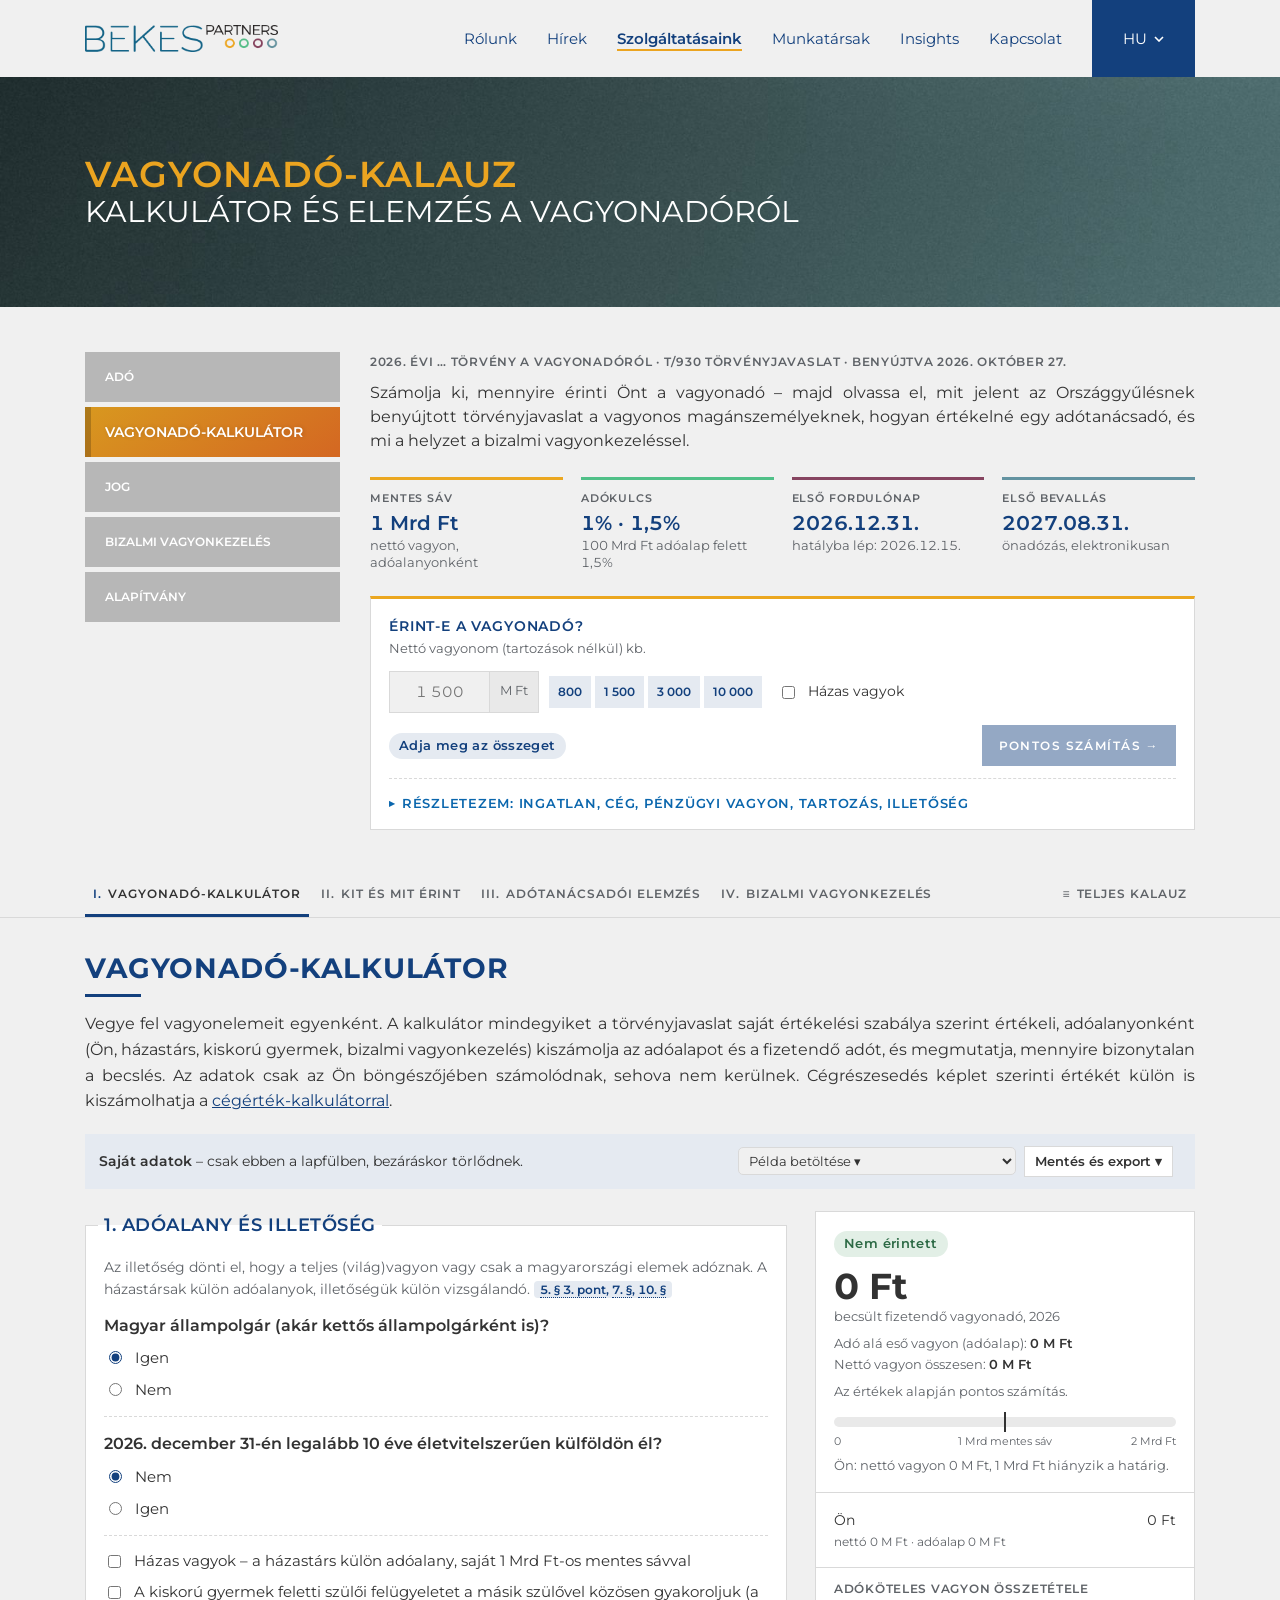
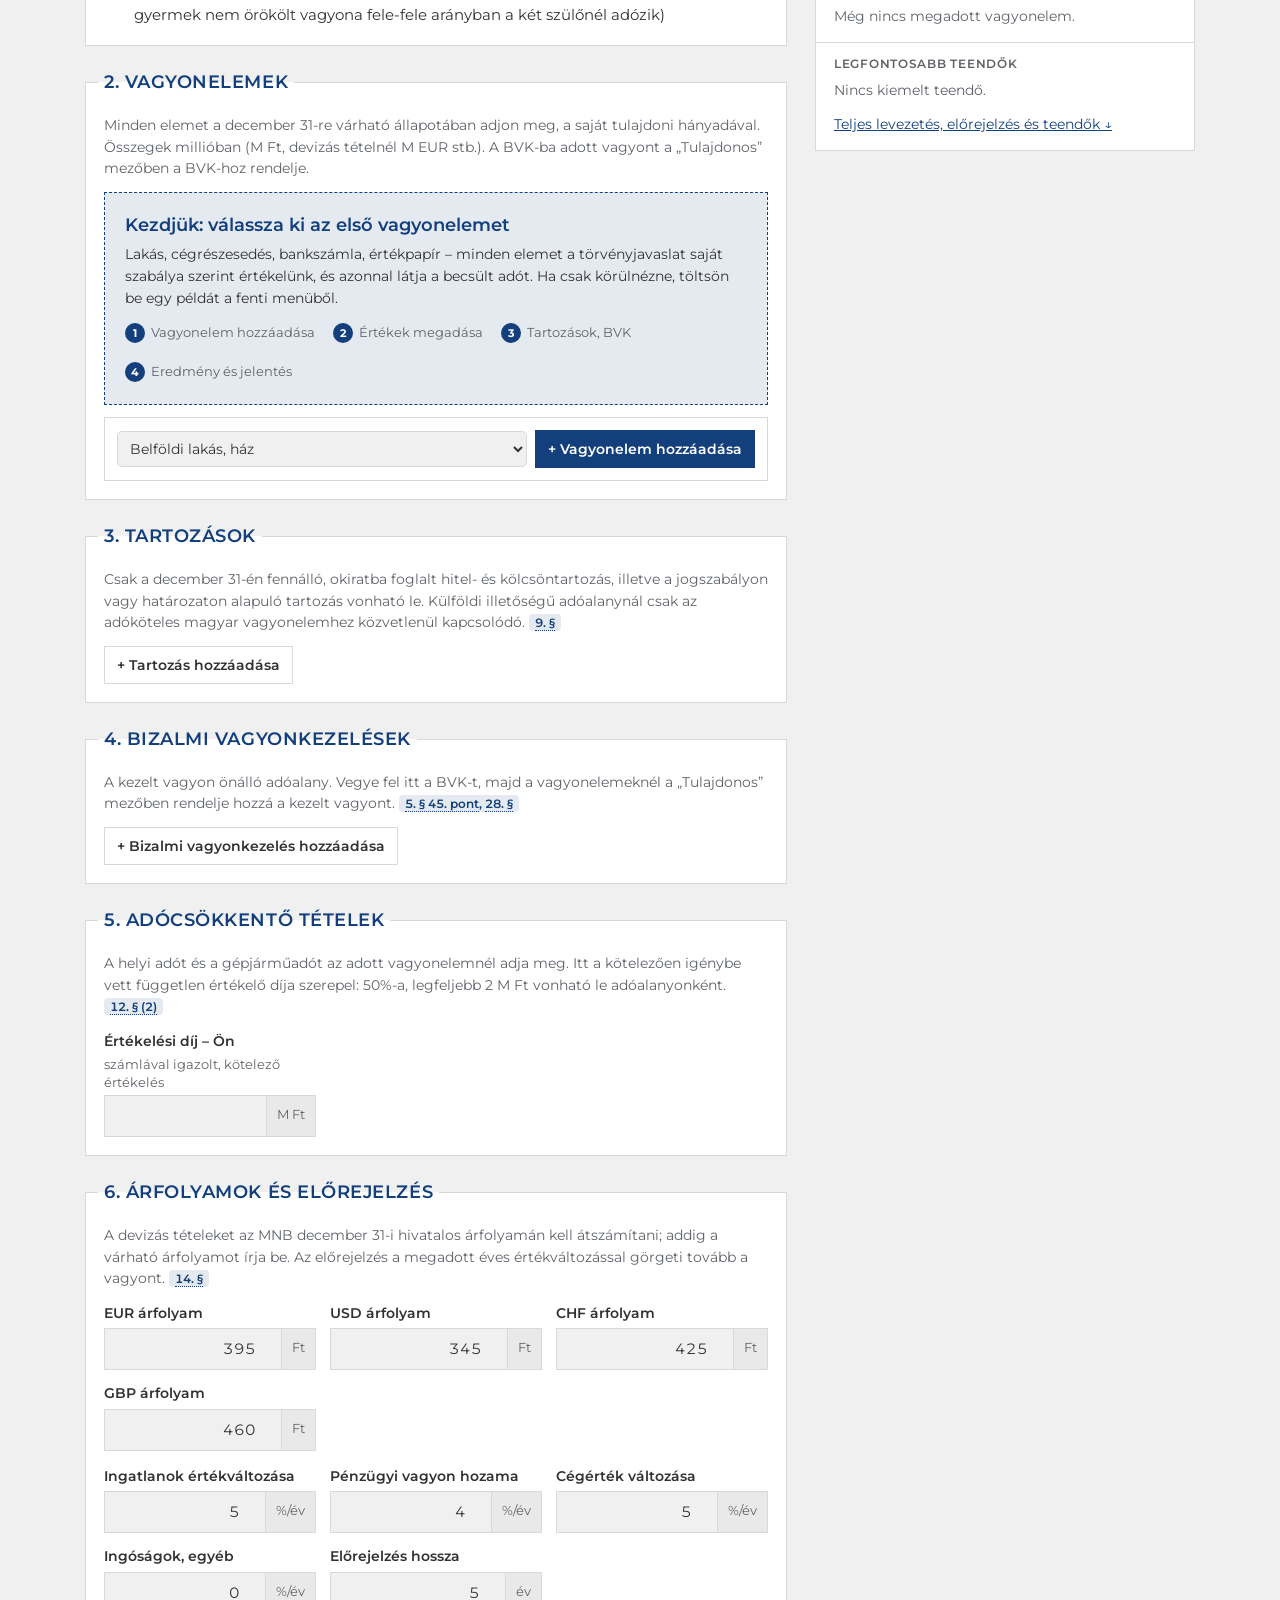
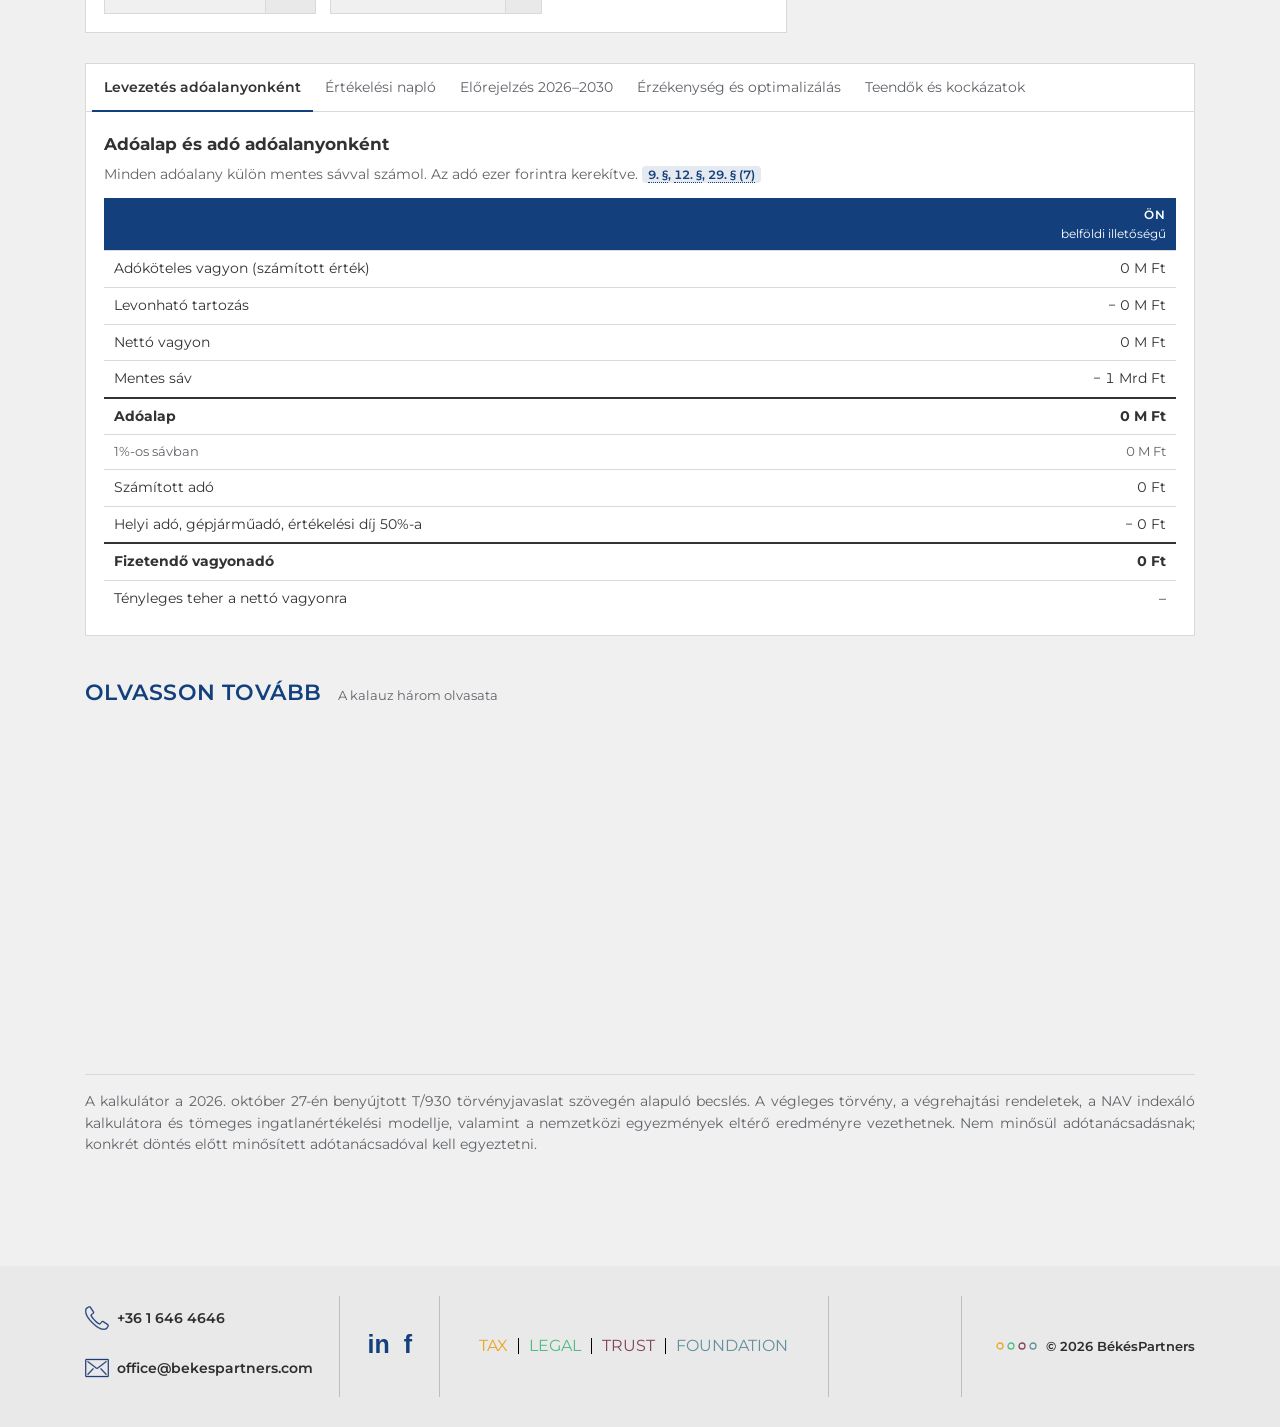
==== commit 774d859b: "Arculati illesztés a bekespartners.com-hoz + UX-javítások - fejléc, page-top sáv, szolgáltatás-oldal" ====
--- a/index.html
+++ b/index.html
@@ -30,20 +30,21 @@
 <head>
 <meta charset="utf-8">
 <meta name="viewport" content="width=device-width, initial-scale=1, viewport-fit=cover">
-<meta http-equiv="Content-Security-Policy" content="default-src 'none'; script-src 'self'; style-src 'self'; img-src 'self' data:; font-src 'self'; connect-src 'none'; form-action 'none'; base-uri 'none'; object-src 'none'; upgrade-insecure-requests">
+<meta http-equiv="Content-Security-Policy" content="default-src 'none'; script-src 'self'; style-src 'self'; img-src 'self' data: https://www.bekespartners.com; font-src 'self'; connect-src 'none'; form-action 'none'; base-uri 'none'; object-src 'none'; upgrade-insecure-requests">
 <meta name="referrer" content="no-referrer">
-<meta name="description" content="Vagyonadó-kalkulátor és a 2026-os vagyonadó-tervezet összefoglalója laikusoknak és adótanácsadóknak, bizalmi vagyonkezeléssel.">
+<meta name="description" content="Vagyonadó-kalkulátor és a 2026-os vagyonadó-törvényjavaslat (T/930) összefoglalója laikusoknak és adótanácsadóknak, bizalmi vagyonkezeléssel.">
 <meta name="robots" content="index,follow">
 <meta name="theme-color" content="#13407D">
 <meta property="og:type" content="article">
 <meta property="og:locale" content="hu_HU">
 <meta property="og:site_name" content="BékésPartners">
-<meta property="og:title" content="Vagyonadó-kalauz – kalkulátor és elemzés a 2026-os vagyonadó-tervezethez">
+<meta property="og:title" content="Vagyonadó-kalauz – kalkulátor és elemzés a 2026-os vagyonadó-törvényjavaslathoz">
 <meta property="og:description" content="Számolja ki, mennyire érinti Önt a vagyonadó, és olvassa el, mit jelent a törvényjavaslat a vagyonos magánszemélyeknek és a bizalmi vagyonkezeléseknek.">
-<meta property="og:image" content="https://cr4j7sbkg2-afk.github.io/vagyonado-kalauz2026/hero.jpg">
-<meta property="og:url" content="https://cr4j7sbkg2-afk.github.io/vagyonado-kalauz2026/">
+<meta property="og:image" content="https://www.bekespartners.com/wp-content/uploads/2020/10/bekespartners-ado-hatterkep-1920x340-1.jpg">
+<link rel="canonical" href="https://www.bekespartners.com/vagyonado-kalauz2026/">
+<meta property="og:url" content="https://www.bekespartners.com/vagyonado-kalauz2026/">
 <meta name="twitter:card" content="summary_large_image">
-<script type="application/ld+json">{"@context":"https://schema.org","@type":"Article","headline":"Vagyonadó-kalauz","inLanguage":"hu","author":{"@type":"Organization","name":"BékésPartners","url":"https://www.bekespartners.com/"},"publisher":{"@type":"Organization","name":"BékésPartners"},"about":"2026. évi vagyonadó-törvénytervezet","dateModified":"2026-10-20"}</script>
+<script type="application/ld+json">{"@context":"https://schema.org","@type":"Article","headline":"Vagyonadó-kalauz","inLanguage":"hu","author":{"@type":"Organization","name":"BékésPartners","url":"https://www.bekespartners.com/"},"publisher":{"@type":"Organization","name":"BékésPartners"},"about":"A vagyonadóról szóló T/930 törvényjavaslat (2026)","dateModified":"2026-10-31"}</script>
 <meta name="color-scheme" content="light dark">
 <title>Vagyonadó-kalauz</title>
 <link rel="icon" href="data:image/svg+xml,%3Csvg xmlns='http://www.w3.org/2000/svg' viewBox='0 0 32 32'%3E%3Crect width='32' height='32' rx='6' fill='%231B4180'/%3E%3Ctext x='16' y='22' font-family='Georgia,serif' font-size='18' font-weight='700' text-anchor='middle' fill='%23fff'%3E%C2%A7%3C/text%3E%3C/svg%3E">
@@ -52,97 +53,107 @@
 <link rel="stylesheet" href="styles.css">
 </head>
 <body>
-<!-- Háttér-vízjel: a BékésPartners-logó négy gyűrűje; a IV. fülön az SQN-logó. Tisztán dekoratív. -->
-<div class="wm" aria-hidden="true">
-  <svg class="wm-rings" viewBox="0 0 400 100" width="560" height="140">
-    <circle cx="50" cy="50" r="38" fill="none" stroke="#ECA520" stroke-width="13"/>
-    <circle cx="150" cy="50" r="38" fill="none" stroke="#52BC86" stroke-width="13"/>
-    <circle cx="250" cy="50" r="38" fill="none" stroke="#84425D" stroke-width="13"/>
-    <circle cx="350" cy="50" r="38" fill="none" stroke="#62919D" stroke-width="13"/>
-  </svg>
-  <img class="wm-sqn" src="sqn-logo.png" alt="" width="272" height="252">
-</div>
-<!-- Rögzített márkasáv: görgetéskor is a képernyő tetején marad -->
-<header class="brandbar" id="brandbar">
+<!-- FEJLÉC – a bekespartners.com fejlécének mása (logó, főmenü, nyelvválasztó; mobilon hamburger) -->
+<header class="sitehdr" id="brandbar">
+  <div class="wrap hdr-row">
+    <a class="hdr-logo" href="https://www.bekespartners.com/" aria-label="BékésPartners – főoldal"><img src="https://www.bekespartners.com/wp-content/themes/bekes/assets/dist/img/site-logo.svg" data-fallback="logo.png" alt="BékésPartners" width="193" height="27"></a>
+    <nav class="hdr-nav" aria-label="Főmenü">
+      <ul>
+        <li><a href="https://www.bekespartners.com/rolunk/">Rólunk</a></li>
+        <li><a href="https://www.bekespartners.com/news/">Hírek</a></li>
+        <li class="has-sub current"><a href="https://www.bekespartners.com/ado/">Szolgáltatásaink</a>
+          <ul class="hdr-sub">
+            <li><a href="https://www.bekespartners.com/ado/">Adó</a></li>
+            <li class="current"><a href="#teszt" aria-current="page">Vagyonadó-kalkulátor</a></li>
+            <li><a href="https://www.bekespartners.com/jog/">Jog</a></li>
+            <li><a href="https://www.bekespartners.com/vagyonkezeles/">Bizalmi vagyonkezelés</a></li>
+            <li><a href="https://www.bekespartners.com/alapitvany/">Alapítvány</a></li>
+          </ul>
+        </li>
+        <li><a href="https://www.bekespartners.com/munkatarsak/">Munkatársak</a></li>
+        <li><a href="https://www.bekespartners.com/insights-2/">Insights</a></li>
+        <li><a href="https://www.bekespartners.com/kapcsolat/">Kapcsolat</a></li>
+      </ul>
+    </nav>
+    <div class="hdr-lang"><span class="hdr-lang-cur">HU<svg viewBox="0 0 10 6" aria-hidden="true"><path d="M1 1l4 4 4-4" fill="none" stroke="currentColor" stroke-width="1.6"/></svg></span><a href="https://www.bekespartners.com/tax/" lang="en" hreflang="en">EN</a></div>
+    <button type="button" class="hdr-burger" id="hdrBurger" aria-expanded="false" aria-controls="mmenu" aria-label="Menü megnyitása"><span></span><span></span><span></span></button>
+  </div>
+  <div class="mmenu" id="mmenu" hidden>
+    <div class="mm-head"><span><a href="https://www.bekespartners.com/tax/" lang="en" hreflang="en">EN</a> | <b>HU</b></span><button type="button" class="mm-close" id="mmClose" aria-label="Menü bezárása"><svg viewBox="0 0 20 20" aria-hidden="true"><path d="M2 2l16 16M18 2L2 18" stroke="currentColor" stroke-width="2"/></svg></button></div>
+    <ul class="mm-svc">
+      <li><a href="https://www.bekespartners.com/ado/">Adó</a></li>
+      <li class="current"><a href="#teszt" aria-current="page">Vagyonadó-kalkulátor</a></li>
+      <li><a href="https://www.bekespartners.com/jog/">Jog</a></li>
+      <li><a href="https://www.bekespartners.com/vagyonkezeles/">Bizalmi vagyonkezelés</a></li>
+      <li><a href="https://www.bekespartners.com/alapitvany/">Alapítvány</a></li>
+    </ul>
+    <ul class="mm-nav">
+      <li><a href="https://www.bekespartners.com/rolunk/">Rólunk</a></li>
+      <li><a href="https://www.bekespartners.com/news/">Hírek</a></li>
+      <li><a href="https://www.bekespartners.com/munkatarsak/">Munkatársak</a></li>
+      <li><a href="https://www.bekespartners.com/insights-2/">Insights</a></li>
+      <li><a href="https://www.bekespartners.com/kapcsolat/">Kapcsolat</a></li>
+    </ul>
+  </div>
+</header>
+<section class="page-top" aria-label="Oldalcím">
   <div class="wrap">
-    <div class="brandrow">
-      <div class="brandid">
-        <!-- LOGÓ: logo.png a repó gyökerében (átlátszó háttér). Mérete: styles.css --bar-logo-h -->
-        <a class="logolink" href="#teszt" aria-label="BékésPartners – Vagyonadó-kalauz, kezdőlap"><img class="logo" src="logo.png" alt="BékésPartners" width="572" height="80"></a>
-      </div>
-      <div class="brandright">
-        <!-- FŐOLDALI NAVIGÁCIÓ tükre (bekespartners.com) – a linkek a főoldalra mutatnak; aloldal-címekre cserélhetők -->
-        <nav class="sitenav" aria-label="BékésPartners főoldal">
-          <a href="https://www.bekespartners.com/" target="_blank" rel="noopener noreferrer">Rólunk</a>
-          <a href="https://www.bekespartners.com/" target="_blank" rel="noopener noreferrer">Szolgáltatásaink</a>
-          <a href="https://www.bekespartners.com/" target="_blank" rel="noopener noreferrer">Insights</a>
-          <a href="https://www.bekespartners.com/" target="_blank" rel="noopener noreferrer">Kapcsolat</a>
-        </nav>
-        <!-- MOTTÓ: a BékésPartners "Built on trust" jelmondat – töröld a sort, ha nem kell -->
-        <span class="motto">Built on trust</span>
-        <!-- SZÖVEGÁLLAPOT (kikapcsolva) – ha később kell, ide: <span class="stamp">Szövegállapot: …</span> -->
-      </div>
-    </div>
-  </div>
-</header>
-<section class="masthead" aria-label="Bevezető">
-  <svg class="hero-rings" viewBox="0 0 400 100" aria-hidden="true">
-    <circle cx="50" cy="50" r="40" fill="none" stroke="#ECA520" stroke-width="12"/>
-    <circle cx="150" cy="50" r="40" fill="none" stroke="#52BC86" stroke-width="12"/>
-    <circle cx="250" cy="50" r="40" fill="none" stroke="#84425D" stroke-width="12"/>
-    <circle cx="350" cy="50" r="40" fill="none" stroke="#62919D" stroke-width="12"/>
-  </svg>
-  <div class="wrap">
-    <a class="practice-chip" href="https://www.bekespartners.com/ado/" target="_blank" rel="noopener noreferrer"><span class="pc-dot"></span>Adó<span class="pc-sep">·</span><span class="pc-tag">Az adótervezés tudománya</span></a>
-    <div class="eyebrow">2026. évi … törvény a vagyonadóról · T/930 törvényjavaslat</div>
-    <h1>Vagyonadó-kalauz</h1>
-    <p class="lead lead-full">Számolja ki, mennyire érinti Önt a vagyonadó – majd olvassa el, mit jelent az Országgyűlésnek benyújtott törvényjavaslat a vagyonos magánszemélyeknek, hogyan értékelné egy adótanácsadó, és mi a helyzet a bizalmi vagyonkezeléssel.</p>
-    <p class="lead lead-short">Számolja ki, mennyire érinti Önt a vagyonadó, és olvassa el, mit jelent a 2026-os tervezet.</p>
-    <dl class="facts">
+    <h1 class="pt-title">Vagyonadó-kalauz</h1>
+    <p class="pt-sub">Kalkulátor és elemzés a vagyonadóról</p>
+  </div>
+</section>
+<section class="wrap svc" aria-label="Bevezető és gyorsbecslő">
+  <aside class="svc-side" aria-label="Szolgáltatásaink">
+    <ul>
+      <li class="sb-orange"><a href="https://www.bekespartners.com/ado/">Adó</a></li>
+      <li class="sb-orange current"><a href="#teszt" aria-current="page">Vagyonadó-kalkulátor</a></li>
+      <li class="sb-green"><a href="https://www.bekespartners.com/jog/">Jog</a></li>
+      <li class="sb-purple"><a href="https://www.bekespartners.com/vagyonkezeles/">Bizalmi vagyonkezelés</a></li>
+      <li class="sb-gray"><a href="https://www.bekespartners.com/alapitvany/">Alapítvány</a></li>
+    </ul>
+  </aside>
+  <div class="svc-main">
+    <p class="svc-meta">2026. évi … törvény a vagyonadóról · T/930 törvényjavaslat · benyújtva 2026. október 27.</p>
+    <p class="svc-lead">Számolja ki, mennyire érinti Önt a vagyonadó – majd olvassa el, mit jelent az Országgyűlésnek benyújtott törvényjavaslat a vagyonos magánszemélyeknek, hogyan értékelné egy adótanácsadó, és mi a helyzet a bizalmi vagyonkezeléssel.</p>
+    <dl class="kfacts">
       <div class="f-tax"><dt>Mentes sáv</dt><dd>1 Mrd Ft<small>nettó vagyon, adóalanyonként</small></dd></div>
       <div class="f-legal"><dt>Adókulcs</dt><dd>1% · 1,5%<small>100 Mrd Ft adóalap felett 1,5%</small></dd></div>
       <div class="f-trust"><dt>Első fordulónap</dt><dd>2026.12.31.<small>hatályba lép: 2026.12.15.</small></dd></div>
       <div class="f-found"><dt>Első bevallás</dt><dd>2027.08.31.<small>önadózás, elektronikusan</small></dd></div>
     </dl>
+    <section class="quick" id="quick" aria-labelledby="quick-h">
+      <div class="quick-in">
+        <form class="quick-row" id="qf" autocomplete="off" novalidate>
+          <label class="q-main" for="q_net"><span class="q-lab" id="quick-h">Érint-e a vagyonadó?</span><span class="q-sub">Nettó vagyonom (tartozások nélkül) kb.</span></label>
+          <div class="q-input">
+            <span class="inp"><input type="number" min="0" step="any" inputmode="decimal" id="q_net" placeholder="1 500"><span>M Ft</span></span>
+            <div class="q-chips" role="group" aria-label="Gyorsválasztás"><button type="button" data-q="800">800</button><button type="button" data-q="1500">1 500</button><button type="button" data-q="3000">3 000</button><button type="button" data-q="10000">10 000</button></div>
+          </div>
+          <label class="chk q-mar"><input type="checkbox" id="q_mar"> Házas vagyok</label>
+          <span class="q-break" aria-hidden="true"></span>
+          <div class="q-out" aria-live="polite"><span class="badge b-info" id="qBadge">Adja meg az összeget</span><span class="q-tax" id="qTax"></span><span class="q-range" id="qRange"></span></div>
+          <button type="button" class="cta q-go" id="qGo" disabled>Pontos számítás →</button>
+        </form>
+        <details class="q-details" id="qDetails">
+          <summary>Részletezem: ingatlan, cég, pénzügyi vagyon, tartozás, illetőség</summary>
+          <div class="quick-grid">
+            <label class="qfld"><span>Ingatlanok</span><span class="inp"><input type="number" min="0" step="any" inputmode="decimal" id="q_re" placeholder="0"><span>M Ft</span></span><small>lakás, nyaraló, telek, külföldi ingatlan – piaci értéken</small></label>
+            <label class="qfld"><span>Cégrészesedések</span><span class="inp"><input type="number" min="0" step="any" inputmode="decimal" id="q_co" placeholder="0"><span>M Ft</span></span><small>a törvény képlete szerint – <a href="cegertek.html">cégérték-kalkulátor →</a></small></label>
+            <label class="qfld"><span>Pénzügyi vagyon</span><span class="inp"><input type="number" min="0" step="any" inputmode="decimal" id="q_fin" placeholder="0"><span>M Ft</span></span><small>bankszámla, értékpapír, alap, kripto, biztosítás</small></label>
+            <label class="qfld"><span>Egyéb</span><span class="inp"><input type="number" min="0" step="any" inputmode="decimal" id="q_oth" placeholder="0"><span>M Ft</span></span><small>műtárgy, jármű, kölcsönök, jogok</small></label>
+            <label class="qfld"><span>Tartozások</span><span class="inp"><input type="number" min="0" step="any" inputmode="decimal" id="q_debt" placeholder="0"><span>M Ft</span></span><small>okiratba foglalt hitel, kölcsön</small></label>
+            <div class="qfld qopts"><label class="chk"><input type="checkbox" id="q_bel" checked> Belföldi illetőségű vagyok</label><small>ha nem: csak a magyar ingatlan és cégrészesedés adózik</small></div>
+          </div>
+          <p class="qo-note" id="qNote">A becslés nem veszi figyelembe a haszonélvezetet, a kisebbségi diszkontot, az egyezményeket és a bizalmi vagyonkezelést; az értékek ±15%-os bizonytalanságával számol.</p>
+        </details>
+      </div>
+    </section>
+    <!-- Szakterületi színsáv feliratokkal (a weboldal és a sablon négyszegmensű vonala) -->
   </div>
 </section>
-<!-- Gyorsbecslő: egysoros becslés a hero alatt; a részletes bontás összecsukva -->
-<section class="quick" id="quick" aria-labelledby="quick-h">
-  <div class="wrap">
-    <form class="quick-row" id="qf" autocomplete="off" novalidate>
-      <label class="q-main" for="q_net"><span class="q-lab" id="quick-h">Érint-e a vagyonadó?</span><span class="q-sub">Nettó vagyonom (tartozások nélkül) kb.</span></label>
-      <div class="q-input">
-        <span class="inp"><input type="number" min="0" step="any" inputmode="decimal" id="q_net" placeholder="1 500"><span>M Ft</span></span>
-        <div class="q-chips" role="group" aria-label="Gyorsválasztás"><button type="button" data-q="800">800</button><button type="button" data-q="1500">1 500</button><button type="button" data-q="3000">3 000</button><button type="button" data-q="10000">10 000</button></div>
-      </div>
-      <label class="chk q-mar"><input type="checkbox" id="q_mar"> Házas vagyok</label>
-      <span class="q-break" aria-hidden="true"></span>
-      <div class="q-out" aria-live="polite"><span class="badge b-info" id="qBadge">Adja meg az összeget</span><span class="q-tax" id="qTax"></span><span class="q-range" id="qRange"></span></div>
-      <button type="button" class="cta q-go" id="qGo" disabled>Pontos számítás →</button>
-    </form>
-    <details class="q-details" id="qDetails">
-      <summary>Részletezem: ingatlan, cég, pénzügyi vagyon, tartozás, illetőség</summary>
-      <div class="quick-grid">
-        <label class="qfld"><span>Ingatlanok</span><span class="inp"><input type="number" min="0" step="any" inputmode="decimal" id="q_re" placeholder="0"><span>M Ft</span></span><small>lakás, nyaraló, telek, külföldi ingatlan – piaci értéken</small></label>
-        <label class="qfld"><span>Cégrészesedések</span><span class="inp"><input type="number" min="0" step="any" inputmode="decimal" id="q_co" placeholder="0"><span>M Ft</span></span><small>a törvény képlete szerint – <a href="cegertek.html">cégérték-kalkulátor →</a></small></label>
-        <label class="qfld"><span>Pénzügyi vagyon</span><span class="inp"><input type="number" min="0" step="any" inputmode="decimal" id="q_fin" placeholder="0"><span>M Ft</span></span><small>bankszámla, értékpapír, alap, kripto, biztosítás</small></label>
-        <label class="qfld"><span>Egyéb</span><span class="inp"><input type="number" min="0" step="any" inputmode="decimal" id="q_oth" placeholder="0"><span>M Ft</span></span><small>műtárgy, jármű, kölcsönök, jogok</small></label>
-        <label class="qfld"><span>Tartozások</span><span class="inp"><input type="number" min="0" step="any" inputmode="decimal" id="q_debt" placeholder="0"><span>M Ft</span></span><small>okiratba foglalt hitel, kölcsön</small></label>
-        <div class="qfld qopts"><label class="chk"><input type="checkbox" id="q_bel" checked> Belföldi illetőségű vagyok</label><small>ha nem: csak a magyar ingatlan és cégrészesedés adózik</small></div>
-      </div>
-      <p class="qo-note" id="qNote">A becslés nem veszi figyelembe a haszonélvezetet, a kisebbségi diszkontot, az egyezményeket és a bizalmi vagyonkezelést; az értékek ±15%-os bizonytalanságával számol.</p>
-    </details>
-  </div>
-</section>
-<!-- Szakterületi színsáv feliratokkal (a weboldal és a sablon négyszegmensű vonala) -->
-<nav class="practice-rule" aria-label="BékésPartners szakterületek">
-  <a class="pr-tax" href="https://www.bekespartners.com/ado/" target="_blank" rel="noopener noreferrer"><b>Adó</b><span>Az adótervezés tudománya</span></a>
-  <a class="pr-legal" href="https://www.bekespartners.com/jog/" target="_blank" rel="noopener noreferrer"><b>Jog</b><span>360° jogi szolgáltatások</span></a>
-  <a class="pr-trust" href="https://www.bekespartners.com/vagyonkezeles/" target="_blank" rel="noopener noreferrer"><b>Bizalmi vagyonkezelés</b><span>A bizalomról szól</span></a>
-  <a class="pr-found" href="https://www.bekespartners.com/alapitvany/" target="_blank" rel="noopener noreferrer"><b>Alapítvány</b><span>A jövőért</span></a>
-</nav>
-
-<nav class="tabbar" aria-label="Blokkok">
+
+
+<nav class="tabbar has-sel" aria-label="Fejezetek">
   <div class="wrap">
     <div class="tabs" role="tablist">
       <button class="tab" role="tab" id="t-teszt" data-target="teszt" aria-controls="teszt" aria-selected="true"><span class="n">I.</span>Vagyonadó-kalkulátor</button>
@@ -151,6 +162,15 @@
       <button class="tab" role="tab" id="t-bvk" data-target="bvk" aria-controls="bvk" aria-selected="false"><span class="n">IV.</span>Bizalmi vagyonkezelés</button>
       <button class="tab tab-all" role="tab" id="t-all" data-target="all" aria-controls="osszefoglalo szakmai bvk" aria-selected="false"><span class="n">≡</span>Teljes kalauz</button>
     </div>
+    <label class="tabsel"><span class="sr-only">Fejezet választása</span>
+      <select id="tabSel">
+        <option value="teszt">I. Vagyonadó-kalkulátor</option>
+        <option value="osszefoglalo">II. Kit és mit érint</option>
+        <option value="szakmai">III. Adótanácsadói elemzés</option>
+        <option value="bvk">IV. Bizalmi vagyonkezelés</option>
+        <option value="all">Teljes kalauz (II–IV. egyben)</option>
+      </select>
+    </label>
   </div>
 </nav>
 
@@ -166,7 +186,7 @@
 
   <div class="kbar" id="kBar">
     <span class="kbar-l" id="kStatus"><strong>Saját adatok</strong> – csak ebben a lapfülben.</span>
-    <span class="bar-actions">
+    <div class="bar-actions">
       <select class="sel small" id="kPreset" aria-label="Példa betöltése">
         <option value="">Példa betöltése ▾</option>
         <option value="family">Vállalkozó házaspár</option>
@@ -187,7 +207,7 @@
         </div>
       </details>
       <span class="ksub" id="kMsg" aria-live="polite"></span>
-    </span>
+    </div>
   </div>
 
   <div class="test">
@@ -270,7 +290,7 @@
       </fieldset>
     </form>
 
-    <aside class="result" id="kSum">
+    <aside class="result" id="kSum" aria-label="Eredmény">
       <div class="r-top">
         <span class="badge b-info" id="kBadge" aria-live="polite">—</span>
         <div class="r-tax" id="kTax" aria-live="polite">0 Ft</div>
@@ -296,7 +316,7 @@
     </aside>
   </div>
 
-  <button type="button" class="kmini" id="kMini" aria-label="Ugrás az eredményhez"><span class="kmini-l">Becsült vagyonadó</span><span class="kmini-v" id="kMiniTax">0 Ft</span><span class="kmini-b" id="kMiniBadge">—</span></button>
+  <button type="button" class="kmini" id="kMini" aria-label="Ugrás az eredményhez"><span class="kmini-l">Becsült adó</span><span class="kmini-v" id="kMiniTax">0 Ft</span><span class="kmini-b" id="kMiniBadge">—</span></button>
   <div class="kdetail" id="kDetail">
     <div class="ktabs" role="tablist" aria-label="Részletes eredmény">
       <button type="button" class="ktab" role="tab" data-kp="lev" aria-selected="true">Levezetés adóalanyonként</button>
@@ -348,17 +368,17 @@
     </div>
 
     <h3>Mi változott a benyújtott javaslatban?</h3>
-    <p>A mentes sáv (1 Mrd Ft), az adókulcsok (1% / 1,5%), a hatálybalépés (2026. december 15.) és az első határidő (2027. augusztus 31.) nem változott. A fontosabb módosítások az októberi tervezethez képest:</p>
+    <p>A mentes sáv (1 Mrd Ft), az adókulcsok (1% / 1,5%), a hatálybalépés (2026. december 15.), az első határidő (2027. augusztus 31.), az adóalanyi kör és az illetőségi szabályok nem változtak; a bizalmi vagyonkezelésre, magánalapítványra és külföldi trustra vonatkozó szabályok érdemben szintén változatlanok. A fontosabb módosítások az októberi tervezethez képest:</p>
     <ul>
       <li><strong>Kisebbségi kedvezmény családon belül:</strong> a közeli hozzátartozók (házastárs, szülő, gyermek, testvér) részesedését össze kell számítani. Két házastárs 30–30%-a együtt 60%, így nem jár kedvezmény; két testvér 20–20%-a esetén 30% helyett 25%. Az élettárs nem számít. <span class="ref">1. mell. V. d)</span></li>
       <li><strong>Kis cégek egyszerűbben:</strong> legfeljebb 100 millió Ft saját tőkéjű társaságnál a képlet helyett a saját tőke tulajdoni hányadra jutó része választható. <span class="ref">15. § (9)</span></li>
       <li><strong>Negatív saját tőke nullának számít</strong>, így nem csökkenti a nyereségből számított cégértéket – egyes cégeknél ez magasabb értéket ad. <span class="ref">1. mell. V. a)</span></li>
       <li><strong>Külföldi vagyon beszámítása szigorodott:</strong> az egyezmény alapján mentesített külföldi vagyonra jutó adót a kapcsolódó tartozások és az 1 milliárdos sáv levonása után kell számítani. Példa: 3 Mrd belföldi + 2 Mrd mentesített külföldi vagyonnál 40 M − 10 M = <strong>30 M Ft</strong> a magyar adó (a tervezet szerint 20 M lett volna). <span class="ref">11. §, 12. § (2) c)</span></li>
-      <li><strong>Részvényeknél elmaradt a 2026-os átmeneti átlagár-választás:</strong> már 2026-ra is az év végi záróárfolyam a főszabály (10%-ot meghaladó eltérésnél az utolsó 180 nap súlyozott átlaga). A kötvényekre vonatkozó átmeneti választás megmaradt. <span class="ref">39. §</span></li>
+      <li><strong>Tőzsdei részvények:</strong> az év végi záróárfolyam a főszabály, és ha az több mint 10%-kal eltér az átlagtól, az átlag számít – az átlagolási időszak a tervezet 30 napjáról <strong>180 napra</strong> nőtt (100 000 részvény, 5 000 Ft záróár, 4 000 Ft átlag → 25% eltérés → 400 M Ft, nem 500 M). A 2026-os átmeneti átlagár-választás részvényeknél elmaradt, a kötvényeknél megmaradt. <span class="ref">15. § (1)–(2), 39. § (2)</span></li>
       <li><strong>Ingatlan:</strong> aki a NAV értékelési modelljét valós adatokkal használja, annál a NAV csak az adatok valótlanságának bizonyításával állapíthat meg más értéket; a modell az üdülőkre és a telkekre is kiterjed; a szakértőt 30%-ot meghaladó alulértékelésnél 100 ezer Ft bírság és ismétlődésnél törlés fenyegeti. <span class="ref">31. § (4), 23. § (5)–(7)</span></li>
       <li><strong>Külföldi ingatlantartó cég:</strong> az ingatlanhoz kapcsolódó tartozások levonhatók, a csökkentett értéket a tulajdoni hányaddal kell arányosítani. <span class="ref">18. §</span></li>
-      <li><strong>Adminisztráció:</strong> a rejtett tartalékhoz nem kell könyvvizsgálói felülvizsgálat, ha a piaci értéket a törvényi számítás adja; az 500 M Ft feletti tőkéjű cég csak a tulajdonos kérésére ad adatot; adathiány esetén végső soron a bekerülési érték számít; az adószámos magánszemély tevékenységéhez használt ingóságok teljes értékben számítanak; a külföldi magánszemélynek adóazonosító hiányában a bevallás előtt be kell jelentkeznie. <span class="ref">34. §, 15. § (10), 16. § (4), 29. § (8)</span></li>
-      <li><strong>Kapcsolódó, külön törvényjavaslatban: „exit tax”.</strong> Aki 2027. január 1-jétől megszünteti magyar adóügyi illetőségét, és az előző tíz évből legalább ötben belföldi illetőségű volt, annak 500 M Ft feletti értékpapír-, részesedés-, kripto- és biztosítási vagyona (vagy legalább 20%-os, 250 M Ft feletti részesedése) nem realizált értéknövekménye után 15% szja-t kell fizetnie; EU/EGT-be költözésnél a fizetés kamatmentesen halasztódik. Ez a vagyonadótól független, de a kiköltözési tervezést közvetlenül érinti.</li>
+      <li><strong>Adminisztráció:</strong> a rejtett tartalékhoz nem kell könyvvizsgálói felülvizsgálat, ha a piaci értéket a törvényi számítás adja; az 500 M Ft feletti tőkéjű cég csak a tulajdonos kérésére ad adatot; adathiány esetén végső soron a bekerülési érték számít; az adószámos magánszemély tevékenységéhez használt ingóságok teljes értékben számítanak; a külföldi magánszemélynek adóazonosító hiányában a bevallás előtt be kell jelentkeznie. <span class="ref">34. §, 15. § (10), 9. § (4), 16. § (4), 29. § (8)</span></li>
+      <li><strong>Kapcsolódó, külön törvényjavaslatban: „exit tax”.</strong> Aki 2027. január 1-jétől megszünteti magyar adóügyi illetőségét, és az előző tíz évből legalább ötben belföldi illetőségű volt, annak 500 M Ft feletti értékpapír-, részesedés-, kripto- és biztosítási vagyona (vagy legalább 20%-os, 250 M Ft feletti részesedése) nem realizált értéknövekménye után 15% szja-t kell fizetnie; EU/EGT-be költözésnél a fizetés kamatmentesen halasztódik. Ez a vagyonadótól független, de a kiköltözési tervezést közvetlenül érinti (a részletek a benyújtott adócsomag sajtóösszefoglalóin alapulnak).</li>
     </ul>
 
     <h3>Kit érint?</h3>
@@ -429,7 +449,7 @@
 
     <h3>Mi marad ki?</h3>
     <ul>
-      <li>A lakás szokásos berendezése és a személyes használati tárgyak, ha nem lépik át a fenti értékhatárokat. Egyéni vállalkozói, őstermelői vagy adószám birtokában folytatott más önálló tevékenységhez használt, illetve költségként elszámolt ingóságnál ez a mentesség nem él. <span class="ref">9. § (3)–(4), 16. § (4)</span></li>
+      <li>A lakás szokásos berendezése és a személyes használati tárgyak, ha nem lépik át a fenti értékhatárokat. Egyéni vállalkozói, őstermelői vagy adószám birtokában folytatott más önálló tevékenységhez használt, illetve költségként elszámolt ingóságnál ez a mentesség nem él. <span class="ref">9. § (3)–(4), 16. § (4)</span> A visszajáró helyi adó és gépjárműadó nem vonható le az adóból. <span class="ref">12. § (2) b)</span></li>
       <li>A Munkavállalói Résztulajdonosi Programban (MRP) lévő részesedés, kivéve a „különleges” MRP-t. <span class="ref">9. § (5)</span></li>
       <li>Az a személyes közreműködéshez vagy teljesítményhez kötött opció (tipikusan munkavállalói, vezetői opció), amely a feltétel teljesüléséig nem gyakorolható és nem ruházható át. <span class="ref">27. § (7)</span></li>
     </ul>
@@ -485,7 +505,7 @@
     <div class="eyebrow">Adótanácsadói memorandum · a T/930 törvényjavaslat alapján</div>
     <h2>A vagyonadó-törvényjavaslat szakmai elemzése</h2>
     <div class="postmeta"><span>2026. október</span><span class="tags">#vagyonadó #adótanácsadás #cégértékelés #nemzetköziadózás</span></div>
-    <p class="intro">A tervezet a teljes nettó vagyonra kivetett, illetőségi és állampolgársági alapon is kapcsolódó, éves, önadózással teljesítendő közteher. Szerkezete a svájci és spanyol modellhez áll közel, de értékelési rendszere sajátosan magyar: az illetékeljárási adatokra, a NAV tömeges értékelési modelljére és egy tőkésített nyereségen alapuló cégérték-képletre épül.</p>
+    <p class="intro">A javaslat a teljes nettó vagyonra kivetett, illetőségi és állampolgársági alapon is kapcsolódó, éves, önadózással teljesítendő közteher. Szerkezete a svájci és spanyol modellhez áll közel, de értékelési rendszere sajátosan magyar: az illetékeljárási adatokra, a NAV tömeges értékelési modelljére és egy tőkésített nyereségen alapuló cégérték-képletre épül.</p>
 
     <h3>1. Hatály és időbeli alkalmazás</h3>
     <ul>
@@ -510,13 +530,13 @@
           <tr><td>Kiválás, konszolidáció</td><td>Nem rendezett</td><td>Kiválásnál a múltbeli eredmény csökkentendő a kivált résszel; konszolidált beszámolónál a kisebbségi tulajdonosokra jutó tőke és eredmény leválasztandó <span class="ref">1. mell. V. c), VIII.</span></td><td>Pontosítás</td></tr>
           <tr><td>Külföldi ingatlantartó cég</td><td>Belföldi ingatlan értéke × hányad</td><td>Az ingatlanhoz közvetlenül kapcsolódó tartozások levonhatók, a csökkentett érték arányosítandó <span class="ref">18. §</span></td><td>Kedvező a hitelből vett ingatlanoknál</td></tr>
           <tr><td>Egyezményi beszámítás</td><td>A mentesített vagyonra jutó adó (felosztási mód nélkül)</td><td>A külföldi vagyonhoz kapcsolódó tartozásokat és az 1 Mrd-os sávot is figyelembe kell venni <span class="ref">11. §, 12. § (2) c)</span></td><td><strong>Adóemelő:</strong> 3 + 2 Mrd példán 20 M helyett 30 M Ft</td></tr>
-          <tr><td>Részvények 2026-os átlagára</td><td>Választható volt a tárgyévi átlag</td><td>Elhagyva; a kötvényekre megmaradt <span class="ref">39. §</span></td><td>Év végi záróár a főszabály</td></tr>
-          <tr><td>NAV ingatlanmodell</td><td>Lakóingatlan, termőföld</td><td>Üdülő és telek is; a NAV csak az adatok valótlanságának bizonyításával térhet el; az indexálásnál a NAV-kalkulátor kötelező <span class="ref">5. § 30., 37., 41., 19. § (4), 23. § (9), 31. § (4)</span></td><td>Modellhasználat bírságvédelmet ad</td></tr>
+          <tr><td>Tőzsdei részvények értékelése</td><td>Záróár; 10%-ot meghaladó eltérésnél 30 napos súlyozott átlag; 2026-ra a tárgyévi átlag is választható volt</td><td>Az átlagolási időszak 180 nap lett; a 2026-os átlagár-választás elhagyva, a kötvényekre megmaradt <span class="ref">15. § (1)–(2), 39. § (2)</span></td><td>Év végi záróár a főszabály; a 180 napos átlag erősebben simít</td></tr>
+          <tr><td>NAV ingatlanmodell</td><td>Lakóingatlan, termőföld</td><td>Üdülő és telek is; a NAV csak az adatok valótlanságának bizonyításával térhet el; az indexálásnál a NAV-kalkulátor kötelező <span class="ref">5. § 31., 37., 41. pont, 19. § (4), 23. § (9), 31. § (4)</span></td><td>Modellhasználat bírságvédelmet ad; a modellt a NAV-nak még ki kell építenie</td></tr>
           <tr><td>Ingatlanértékelő szankciója</td><td>Törlés három alulértékelés után</td><td>100 ezer Ft bírság 70% alatti értéknél; 365 napon belül három végleges bírság → törlés; újabb bírság újraindítja a 2 éves várakozást; minden belföldi ingatlanértékelő (igazságügyi szakértő is) a NAV nyilvántartásába kerül <span class="ref">23. § (5)–(7)</span></td><td>Szigorúbb szakértői felelősség</td></tr>
           <tr><td>Korábban szerzett külföldi ingatlan</td><td>Továbbvezetés 3% / helyi index</td><td>Részletes visszamenőleges indexálás a régi vételárra vagy hatósági értékre, az értéknövelő beruházásokkal együtt <span class="ref">20. § (3)</span></td><td>A kalkulátor módszere változatlan</td></tr>
           <tr><td>Adószámos magánszemély</td><td>Egyéni vállalkozó, őstermelő</td><td>Az adószám birtokában folytatott más önálló tevékenység is; az ehhez használt ingóságok teljes értéke számít, külön hozamérték nélkül <span class="ref">9. § (4), 16. § (4)</span></td><td>Szélesebb kör</td></tr>
-          <tr><td>Kiskorú, öröklés</td><td>90 napos NAV-határidő a hagyatékátadás után</td><td>A kiskorú tartozásai is kezelendők; a 90 napos határidő kikerült, helyette az elévülés nyugszik a halál és a hagyatékátadás megismerése között; örökölt vagyon önellenőrzésénél a NAV állapítja meg az adót <span class="ref">10. § (4)–(5), 29. § (2)–(5)</span></td><td>Eljárási pontosítás</td></tr>
-          <tr><td>Egyéb</td><td>–</td><td>Cégértékelési szolgáltatás és szabályozott piac fogalma; a termőföldből kikerült a külterületi feltétel; ingóság biztosítási értéke egyedi értékelésen alapuló szerződéses érték; külföldi magánszemély adóazonosító nélkül bejelentkezik; bevallás a NAV elektronikus felületén <span class="ref">5. § 6., 33., 39. pont, 24. § (2) c), 29. § (8)</span></td><td>Pontosítások</td></tr>
+          <tr><td>Kiskorú, öröklés</td><td>90 napos NAV-határidő a hagyatékátadás után</td><td>A kiskorú tartozásai is kezelendők; a 90 napos határidő kikerült, helyette az elévülés nyugszik a halál és a hagyatékátadás megismerése között; a fordulónapig át nem adott örökség adóját az örökös a hagyatékátadó végzés jogerőre emelkedését követő nyolcadik hónap végéig jogkövetkezmény nélküli önellenőrzéssel vagy első bevallással rendezi; a NAV csak akkor állapítja meg, ha az önellenőrzést az Art. kizárja <span class="ref">10. § (4)–(5), 29. § (2)–(5)</span></td><td>Eljárási pontosítás</td></tr>
+          <tr><td>Egyéb</td><td>–</td><td>Cégértékelési szolgáltatás és szabályozott piac fogalma; a termőföldből kikerült a külterületi feltétel; ingóság biztosítási értéke egyedi értékelésen alapuló szerződéses érték; külföldi magánszemély adóazonosító nélkül bejelentkezik; bevallás a NAV elektronikus felületén <span class="ref">5. § 6., 33., 39. pont, 24. § (2) c), 29. § (1), (8)</span></td><td>Pontosítások</td></tr>
         </tbody>
       </table>
     </div>
@@ -534,7 +554,7 @@
       </table>
     </div>
     <h4>Az illetőségi definíció kiterjesztése</h4>
-    <p>A tervezet az <span class="ref">Szja tv. 3. § 2. pont</span> illetőségi fogalmát kiterjeszti a belföldi lakcímmel nem rendelkező kettős állampolgárokra is. Ezzel gyakorlatilag <strong>állampolgársági alapú adókötelezettséget</strong> vezet be, amely csak akkor szűnik meg, ha a magyar állampolgár a tárgyév utolsó napján legalább 10 éve életvitelszerűen külföldön él. <span class="ref">5. § 3. pont b)</span> További kivételek: a Magyarországon nyilvántartásba nem vett külföldi munkáltató által kiküldött, kirendelt vagy kölcsönzött, nem magyar állampolgár munkavállaló az itteni munkavégzés kezdetétől 5 évig, és a huzamos tartózkodási jogosultsággal rendelkező harmadik országbeli állampolgár, ha az évben 183 napnál kevesebbet tartózkodik Magyarországon. <span class="ref">5. § 3. pont a), c)</span> A kiküldöttek 5 éves időtartama a hatálybalépéskor már itt dolgozóknál a hatálybalépéstől számít. <span class="ref">38. § (1)</span></p>
+    <p>A javaslat az <span class="ref">Szja tv. 3. § 2. pont</span> illetőségi fogalmát kiterjeszti a belföldi lakcímmel nem rendelkező kettős állampolgárokra is. Ezzel gyakorlatilag <strong>állampolgársági alapú adókötelezettséget</strong> vezet be, amely csak akkor szűnik meg, ha a magyar állampolgár a tárgyév utolsó napján legalább 10 éve életvitelszerűen külföldön él. <span class="ref">5. § 3. pont b)</span> További kivételek: a Magyarországon nyilvántartásba nem vett külföldi munkáltató által kiküldött, kirendelt vagy kölcsönzött, nem magyar állampolgár munkavállaló az itteni munkavégzés kezdetétől 5 évig, és a huzamos tartózkodási jogosultsággal rendelkező harmadik országbeli állampolgár, ha az évben 183 napnál kevesebbet tartózkodik Magyarországon. <span class="ref">5. § 3. pont a), c)</span> A kiküldöttek 5 éves időtartama a hatálybalépéskor már itt dolgozóknál a hatálybalépéstől számít. <span class="ref">38. § (1)</span></p>
     <p>A vagyonkezelési adóalany <strong>tényleges irányítási helyét</strong> megdönthető vélelem Magyarországra helyezi, ha bármely vagyonrendelője belföldi illetőségű, vagy ha belföldi kedvezményezett tényleges befolyással bír a döntésekre. <span class="ref">5. § 38. pont</span> A külföldi trust-struktúrák magyar kapcsolódása így főszabállyá válik, a vélelem megdöntése érdemi bizonyítási teherrel jár.</p>
 
     <h3>3. Adóalap és adó</h3>
@@ -554,7 +574,7 @@
       <li><strong>Kiskorú gyermek:</strong> a szülői felügyeletet gyakorló szülőnél, közös felügyeletnél fele-fele; az örökölt, saját keresményből szerzett és helyettesítő vagyon a gyermeknél. <span class="ref">10. § (4)–(5)</span> A szülőtől kapott ajándék tehát nem képez külön mentes sávot.</li>
       <li><strong>Átlátható szervezetek</strong> (polgári jogi társaság, átlátható partnership): a tagoknál, a rájuk eső tartozással együtt. <span class="ref">10. § (6)–(7)</span></li>
       <li><strong>Eltérő illetőségű házastársak:</strong> a házastársak külön adóalanyok, illetőségüket külön kell vizsgálni. A közös vagyon megosztása a külföldi illetőségű házastársra is irányadó, nála azonban a ráeső hányadból csak a belföldi ingatlan és a magyar társasági részesedés adózik, és csak az ezekhez kapcsolódó tartozás vonható le. A megosztási választás így illetőség-tervezési eszköz is, amelyet az <span class="ref">4. § (1)–(3)</span> szerinti vizsgálat érinthet. <span class="ref">5. § 3. pont, 7. § (2), 9. § (2), 10. § (2)</span></li>
-      <li><strong>Élettársak:</strong> a 7. § (2)–(3) szerinti megosztási választás kizárólag házastársakat illet meg; élettársaknál minden vagyonelem a polgári jogi tulajdoni hányad szerint adózik. <span class="ref">10. § (1)</span> Az élettárs ugyanakkor a Ptk. szerinti hozzátartozó, ezért az élettársak által létrehozott vagyonkezelési adóalanyok kapcsoltak, és egy mentes sávon osztoznak. <span class="ref">Ptk. 8:1. § (1) 2. pont, 28. § (3)</span></li>
+      <li><strong>Élettársak:</strong> a 10. § (2)–(3) szerinti megosztási választás kizárólag házastársakat illet meg; élettársaknál minden vagyonelem a polgári jogi tulajdoni hányad szerint adózik. <span class="ref">10. § (1)</span> Az élettárs ugyanakkor a Ptk. szerinti hozzátartozó, ezért az élettársak által létrehozott vagyonkezelési adóalanyok kapcsoltak, és egy mentes sávon osztoznak. <span class="ref">Ptk. 8:1. § (1) 2. pont, 28. § (3)</span></li>
     </ul>
 
     <h3>5. Értékelési szabályok vagyonelemenként</h3>
@@ -566,7 +586,7 @@
           <tr><td>Nem tőzsdei részesedés</td><td>1. melléklet szerinti képlet; meghatározott esetekben független cégértékelés legalább két módszerrel. <span class="ref">15. § (3)–(8)</span></td></tr>
           <tr><td>Egyéni vállalkozás (vállalkozói szja)</td><td>Képlet a nettó vállalkozási vagyonnal és a vállalkozói jövedelemmel, 100%-os hányaddal. Átalányadózónál vagyonelemenként. <span class="ref">16. §</span></td></tr>
           <tr><td>Ügyvédi iroda, szövetkezet, egyéni cég stb.</td><td>Képlet a magánszemélyre jutó felosztható tőkével és eredménnyel; a személyes közreműködésért járó juttatás nem hozam. <span class="ref">17. §</span></td></tr>
-          <tr><td>Belföldi ingatlan</td><td>Kötelező sorrend: 12 hónapon belüli ügyleti érték → 10 éven belüli indexált érték → NAV tömeges modell; szakértői forgalmi érték választható. <span class="ref">19–23. §</span></td></tr>
+          <tr><td>Belföldi ingatlan</td><td>Kötelező sorrend: 12 hónapon belüli ügyleti érték → 10 éven belüli indexált érték → NAV tömeges modell (lakás, üdülő, telek, felépítmény nélküli mezőgazdasági ingatlan); szakértői forgalmi érték választható, és ha egyik érték sem áll rendelkezésre (pl. iroda, üzlet, ipari ingatlan 10 évnél régebbi ügylettel), kötelező – ekkor a díj 50%-a levonható. <span class="ref">19–23. §, 21. § (4), 12. § (2) a)</span></td></tr>
           <tr><td>Külföldi ingatlan</td><td>Szerzési érték + értéknövelő beruházás, évente +3% vagy a fekvés szerinti hivatalos index; ennek hiányában hatósági érték, majd szakértő. Alacsonyabb szakértői érték igazolással alkalmazható. <span class="ref">20. §</span></td></tr>
           <tr><td>Ingó dolog, gyűjtemény</td><td>12 hónapon belüli független vételár → dokumentált összehasonlító ár → piaci értéket kifejező biztosítási érték (újrabeszerzési érték nem); vagy szakértő. A gyűjtemény egységként. <span class="ref">24. §</span></td></tr>
           <tr><td>Pénzeszköz</td><td>Névérték, illetve december 31-i záró egyenleg. <span class="ref">25. § (1)</span></td></tr>
@@ -660,9 +680,9 @@
       <li>Kötelező elektronikus ügyintézés, ezer forintra kerekítés, vagyonelemenkénti részletes bevallás (jogcím, időpont, hányad, módszer, alapadatok). <span class="ref">29. § (6)–(9)</span></li>
       <li>Iratmegőrzés az elévülésig, az indexálási számításokkal együtt. <span class="ref">19. § (6), 29. § (10)</span></li>
       <li>Adatellentmondás esetén 15 napos tisztázó felhívás; ellenőrzés indul, ha nem válaszolnak, vagy ha az eltérés 500 millió Ft-os adóalap-csökkenést ér el. <span class="ref">32. §</span></li>
-      <li>Haláleset a fordulónap után: az elhunyt adóját a NAV állapítja meg; a tervezet 90 napos, hagyatékátadáshoz kötött határideje a benyújtott javaslatból kikerült, helyette az elévülés nyugszik a halál és a hagyatékátadás megismerése között. Az örökölt vagyon miatti önellenőrzés esetén az adót a NAV állapítja meg. <span class="ref">29. § (2)–(5)</span></li>
+      <li>Haláleset a fordulónap után: az elhunyt adóját a NAV állapítja meg; a tervezet 90 napos, hagyatékátadáshoz kötött határideje a benyújtott javaslatból kikerült, helyette az elévülés nyugszik a halál és a hagyatékátadás megismerése között. A fordulónapig át nem adott örökség adóját az örökös a hagyatékátadó végzés jogerőre emelkedését követő nyolcadik hónap végéig önellenőrzéssel (jogkövetkezmény nélkül), illetve – ha enélkül nem lett volna adóköteles – első bevallással rendezi; a NAV csak akkor állapítja meg, ha az önellenőrzést az Art. kizárja. <span class="ref">29. § (2)–(5)</span></li>
       <li>Kiskorú adóalanynál a vagyonelemek mellett az igazolt tartozásokat is a szülői felügyeletet gyakorló szülőnél kell figyelembe venni. <span class="ref">10. § (4)–(5)</span></li>
-      <li>Az adóazonosító jellel nem rendelkező külföldi magánszemélynek a bevallás előtt be kell jelentkeznie a NAV-nál; a bevallás a NAV elektronikus felületén történik. <span class="ref">29. § (8)</span></li>
+      <li>Az adóazonosító jellel nem rendelkező külföldi magánszemélynek a bevallás előtt be kell jelentkeznie a NAV-nál; a bevallás a NAV elektronikus felületén történik. <span class="ref">29. § (1), (8)</span></li>
     </ul>
 
     <h3>10/A. Szankciók, elévülés – az Art. általános szabályai</h3>
@@ -683,17 +703,17 @@
 
     <h3>10/B. Mire számítsunk 2027-től?</h3>
     <ul>
-      <li><strong>Nincs adóelőleg.</strong> A tervezet évente egyszeri, a tárgyévet követő augusztus 31-i bevallást és fizetést ír elő; előlegfizetési kötelezettséget nem tartalmaz. <span class="ref">29. § (1)</span></li>
+      <li><strong>Nincs adóelőleg.</strong> A javaslat évente egyszeri, a tárgyévet követő augusztus 31-i bevallást és fizetést ír elő; előlegfizetési kötelezettséget nem tartalmaz. <span class="ref">29. § (1)</span></li>
       <li><strong>Nincs indexálás.</strong> Az 1 milliárd forintos mentes sáv, a 100 milliárdos sávhatár és az ingóságok 3, illetve 10 millió forintos értékhatára fix összeg; a javaslat valorizálást nem ír elő. Infláció és eszközár-emelkedés mellett ezért évről évre többen és nagyobb vagyonhányaddal kerülnek a hatály alá. <span class="ref">9. § (1), (3), 12. § (1)</span></li>
       <li><strong>Minden év december 31. fordulónap</strong>, a tárgyévi vagyonállapot alapján; a tárgyév illetőség-változásnál és vagyonkezelési adóalany megszűnésénél rövidül. <span class="ref">8. §, 5. § 35. pont</span></li>
-      <li><strong>Exit tax 2027. január 1-jétől</strong> – a vagyonadóval egy napon benyújtott, külön adócsomagban (az Szja tv. új, „Az adóügyi illetőség változásából származó jövedelem” alcíme). Aki megszünteti magyar adóügyi illetőségét, és az előző tíz adóévből legalább ötben belföldi illetőségű volt, annak az illetőségváltáskor nem realizált értéknövekménye után 15% szja-t kell fizetnie, ha az érintett eszközök (társasági részesedés, értékpapír, befektetési jegy, kriptoeszköz, TBSZ, NYESZ, életbiztosítási maradékjog) összértéke meghaladja az 500 M Ft-ot, vagy legalább 20%-os, 250 M Ft-ot meghaladó részesedése van. Az adóalap az illetőség megszűnését megelőző napi szokásos piaci érték; a veszteségek nem számolhatók el a nyereségekkel szemben. EU/EGT-államba költözésnél a fizetés kamatmentesen halasztódik az értékesítésig, más célországnál az adóévi bevallási határidőig esedékes. A vagyonadó miatti kiköltözés tehát önmagában adóztatható eseménnyé válik.</li>
+      <li><strong>Exit tax 2027. január 1-jétől</strong> – a vagyonadóval egy napon benyújtott, külön adócsomagban (az Szja tv. új, „Az adóügyi illetőség változásából származó jövedelem” alcíme). Aki megszünteti magyar adóügyi illetőségét, és az előző tíz adóévből legalább ötben belföldi illetőségű volt, annak az illetőségváltáskor nem realizált értéknövekménye után 15% szja-t kell fizetnie, ha az érintett eszközök (társasági részesedés, értékpapír, befektetési jegy, kriptoeszköz, TBSZ, NYESZ, életbiztosítási maradékjog) összértéke meghaladja az 500 M Ft-ot, vagy legalább 20%-os, 250 M Ft-ot meghaladó részesedése van. Az adóalap az illetőség megszűnését megelőző napi szokásos piaci érték; a veszteségek nem számolhatók el a nyereségekkel szemben. EU/EGT-államba költözésnél a fizetés kamatmentesen halasztódik az értékesítésig, más célországnál az adóévi bevallási határidőig esedékes. A vagyonadó miatti kiköltözés tehát önmagában adóztatható eseménnyé válik. <em>A számok a benyújtott adócsomag sajtóösszefoglalóin alapulnak; a csomag normaszövegével még nem egyeztettük.</em></li>
     </ul>
 
     <h3>11. Szövegszintű hiányosságok és értelmezési kockázatok</h3>
     <ol class="issues">
       <li><strong>Visszaható hatályú vizsgálat.</strong> A normaszöveg a „köztudomásúvá válást” nem köti naptári dátumhoz; a 4. §-hoz fűzött indokolás viszont kifejezetten <strong>2026. május 14-ét</strong>, a vagyonadóztatás feltételeinek meghatározásáról szóló kormányhatározat Magyar Közlönyben való megjelenésének napját jelöli meg (az egyeztetési tervezet indokolása 1147/2026. (V. 14.), a T/930 indokolása 47/2026. (V. 14.) számmal hivatkozik rá – a számeltérés vélhetően elírás, a dátum azonos). Az indokolás nem normaszöveg, így a dátum jogvitában vitatható marad, de a NAV gyakorlata várhatóan ehhez igazodik: az ezt követő vagyonátrendezéseknél kell adótól független indokkal számolni. A jogbiztonság szempontjából ez a javaslat legtámadhatóbb pontja. <span class="ref">4. § (2), indokolás a 4. §-hoz</span></li>
       <li><strong>Nem lakóingatlanok indexálása – rendezve.</strong> A tervezetben a KSH-árindexes indexálás és a 2. melléklet 1.4. pontja ellentmondani látszott; a T/930 19. § (4) bekezdése kimondja, hogy a lakás és a termőföld a 2. melléklet, minden más ingatlan a 19. § (5) szerinti KSH-index alapján, a NAV kalkulátorával indexálható.</li>
-      <li><strong>Értékelési díj levonhatósága.</strong> Csak a „kötelezően igénybe vett” szolgáltatás díja vonható le, a 21. § (4) szerinti önként választott szakértőé a szó szerinti értelmezés alapján nem.</li>
+      <li><strong>Értékelési díj levonhatósága.</strong> Csak a „kötelezően igénybe vett” szolgáltatás díja vonható le: akkor, ha az ingatlanra sem ügyleti, sem indexált, sem NAV-modell szerinti érték nincs (tipikusan iroda, üzlet, ipari ingatlan 10 évnél régebbi szerzéssel), illetve ha a cégértékelés kötelező. A 21. § (4) szerinti önként választott szakértőé a szó szerinti értelmezés alapján nem. A kiemelt (500 M Ft feletti) érték önmagában nem teszi kötelezővé az értékelést, csak azt dönti el, hogy ki végezheti.</li>
       <li><strong>Haszonélvezeti levonás köre.</strong> A 26. § (5) c) pontja minden, a NAV-modellel (22. §) értékelt ingatlanra kiterjed, ami a belföldi ingatlanok szinte egészét jelenti. A tipikus családi konstrukcióban (szülői haszonélvezet, gyermeki tulajdon) ez kedvező, de a szabály célja bizonytalan.</li>
       <li><strong>Holding és konszolidáció viszonya.</strong> Nem egyértelmű, hogy konszolidáló holdingnál a II. pont (csak saját tőke) vagy a VII. pont (konszolidált adatok, hozamelemmel) az erősebb.</li>
       <li><strong>Nem nevesített elemek.</strong> Az önkéntes pénztári egyéni számla, a NYESZ vagy a nyugdíj-előtakarékossági jogosultságok kezelése csak a vagyonelem általános fogalmából vezethető le.</li>
@@ -709,7 +729,7 @@
       <li><span class="when">2026. október–december</span>Vagyonleltár, illetőség, házastársi vagyonjog és meglévő struktúrák (BVK, alapítvány, trust) felülvizsgálata. Új ügylet csak dokumentált, adótól független indokkal. <span class="ref">4. § (3)</span></li>
       <li><span class="when">2026. december 31.</span>Fordulónap: bankszámlák, értékpapír-, kripto- és nemesfém-kivonatok rögzítése; biztosítói igazolás kérése.</li>
       <li><span class="when">2027. január 14.</span>Meglévő vagyonkezelési adóalanyok bejelentése. <span class="ref">39. § (3)</span></li>
-      <li><span class="when">2027. január–június</span>Ingatlan-értékbecslések, cégértékelői megbízások, kapcsolt vagyonkezelői megosztás előkészítése.</li>
+      <li><span class="when">2027. január–június</span>Ingatlan-értékbecslések (a 2027-ben készült értékelésnek is 2026. december 31-i értéknapra kell szólnia <span class="ref">23. § (8)</span>), cégértékelői megbízások, kapcsolt vagyonkezelői megosztás előkészítése. Naptári évtől eltérő üzleti évű cégeknél a 2026-os rejtett tartalék adatszolgáltatás határideje 2027. augusztus 1. <span class="ref">38. § (2)</span></li>
       <li><span class="when">2026. november–december</span>Parlamenti vita és szavazás a T/930-ról, kihirdetés; a tervezett hatálybalépés december 15. A kalauz a kihirdetett szöveg alapján frissül.</li>
       <li><span class="when">2027. május–július</span>Beszámolók elfogadása; az 500 M Ft feletti tőkéjű cégeknél a rejtett tartalék adatainak tulajdonosi kérése. <span class="ref">34. §</span></li>
       <li><span class="when">2027. augusztus 31.</span>Bevallás és befizetés; házastársi és kapcsolt nyilatkozatok; szükség esetén fizetési könnyítési kérelem.</li>
@@ -742,14 +762,14 @@
     </div>
   </div>
   <div class="sqn-statement">
-    <p>A tervezet szerint a bizalmi vagyonkezelésben kezelt vagyon önálló adóalany: saját mentes sávval, saját bevallással – és az adót a kezelt vagyonból kell megfizetni.</p>
-    <span class="sqn-statement-src">A vagyonadó-törvény tervezete, 3. § és 24. §</span>
+    <p>A javaslat szerint a bizalmi vagyonkezelésben kezelt vagyon önálló adóalany: saját mentes sávval, saját bevallással – és az adót a kezelt vagyonból kell megfizetni.</p>
+    <span class="sqn-statement-src">T/930 törvényjavaslat, 6. §, 28. § és 33. § (12)</span>
   </div>
   <div class="prose">
     <div class="eyebrow"><span class="ref">Ptk. 6:310. §</span> és köv. · bizalmi vagyonkezelési szerződés</div>
     <h2>Bizalmi vagyonkezelés a vagyonadó-törvényjavaslatban</h2>
     <div class="postmeta"><span>2026. október</span><span class="tags">#bizalmivagyonkezelés #BVK #trust #vagyonadó</span></div>
-    <p class="intro">A tervezet a bizalmi vagyonkezelésben (BVK) kezelt vagyont önálló adóalanynak tekinti. Utána nem a vagyonrendelő, nem a kedvezményezett és nem a vagyonkezelő adózik, hanem maga a kezelt vagyon: saját mentes sávval, saját bevallással, és az adót is a kezelt vagyonból kell megfizetni. Ez a fül kizárólag a Ptk. szerinti bizalmi vagyonkezeléssel és a külföldi jog szerinti megfelelőivel foglalkozik.</p>
+    <p class="intro">A javaslat a bizalmi vagyonkezelésben (BVK) kezelt vagyont önálló adóalanynak tekinti. Utána nem a vagyonrendelő, nem a kedvezményezett és nem a vagyonkezelő adózik, hanem maga a kezelt vagyon: saját mentes sávval, saját bevallással, és az adót is a kezelt vagyonból kell megfizetni. Ez a fül kizárólag a Ptk. szerinti bizalmi vagyonkezeléssel és a külföldi jog szerinti megfelelőivel foglalkozik.</p>
 
     <h3>Röviden</h3>
     <ul>
@@ -852,7 +872,7 @@
     <p>A bejelentésnek tartalmaznia kell az irányadó jogot, a külföldi azonosítókat, a tényleges irányítás helyét, a képviselő adatait, az iratőrzés helyét, valamennyi vagyonrendelő adatait, és ha valamelyik vagyonrendelő más BVK vagyonrendelőjével hozzátartozói vagy kapcsolt vállalkozási viszonyban áll, ennek a viszonynak a jogcímét. <span class="ref">33. § (7)</span> Több vagyonkezelőnél egy elsődleges képviselőt kell bejelenteni; ha egyiküknek sincs belföldi lakóhelye vagy székhelye, belföldi kézbesítési meghatalmazott kell. Adószám nélküli BVK a bejelentéssel egyidejűleg adószámot kap. <span class="ref">33. § (3), (6), (9)</span></p>
 
     <h3>Magánalapítvány és vagyonkezelő alapítvány (KEVA)</h3>
-    <p>A tervezet a magánalapítványt a bizalmi vagyonkezeléssel azonos módon, önálló vagyonkezelési adóalanyként kezeli. Magánalapítvány az alapító, a csatlakozó vagy ezek hozzátartozója mint kedvezményezett érdekében a Ptk. szerint létrehozott alapítvány, továbbá a <strong>nem közhasznú vagyonkezelő alapítvány</strong> – az alapító, a csatlakozó és a kedvezményezett személyétől függetlenül. <span class="ref">5. § 27. és 45. pont</span> A közhasznú jogállású vagyonkezelő alapítvány (<span class="ref">2019. évi XIII. tv.</span>) tehát nem adóalany, a nem közhasznú igen.</p>
+    <p>A javaslat a magánalapítványt a bizalmi vagyonkezeléssel azonos módon, önálló vagyonkezelési adóalanyként kezeli. Magánalapítvány az alapító, a csatlakozó vagy ezek hozzátartozója mint kedvezményezett érdekében a Ptk. szerint létrehozott alapítvány, továbbá a <strong>nem közhasznú vagyonkezelő alapítvány</strong> – az alapító, a csatlakozó és a kedvezményezett személyétől függetlenül. <span class="ref">5. § 27. és 45. pont</span> A közhasznú jogállású vagyonkezelő alapítvány (<span class="ref">2019. évi XIII. tv.</span>) tehát csak akkor nem adóalany, ha nem az alapító, a csatlakozó vagy hozzátartozójuk mint kedvezményezett érdekében működik; a nem közhasznú vagyonkezelő alapítvány mindig az.</p>
     <ul>
       <li>A magánalapítványra a BVK-nál leírt szabályok érvényesek: saját mentes sáv, kapcsoltság az azonos alapítótól vagy hozzátartozóktól származó alapítványokkal és BVK-kkal, bejelentés 30 napon, a már működőknél 2027. január 14-én belül. <span class="ref">28. §, 33. §, 39. § (3)</span></li>
       <li>Az adózói kötelezettségeket az alapítvány képviselője (kuratórium) teljesíti, az adó az alapítványi vagyont terheli. <span class="ref">33. § (2)</span></li>
@@ -907,7 +927,7 @@
       <li>Az évközi kiadások ütemezése a kétszeres figyelembevétel kockázata miatt.</li>
     </ul>
 
-    <p class="disclaimer">A tervezet szövegén alapul; a végleges törvény és a NAV gyakorlata eltérhet. Nem minősül egyedi adótanácsadásnak.</p>
+    <p class="disclaimer">A T/930 törvényjavaslat szövegén alapul; a végleges törvény és a NAV gyakorlata eltérhet. Nem minősül egyedi adótanácsadásnak.</p>
   </div>
   <div class="band slate">
     <div class="band-in">
@@ -925,29 +945,26 @@
 
 </main>
 
-<footer class="site-footer">
-  <div class="wrap">
-    <div class="ft-grid">
-      <div class="ft-brand">
-        <picture>
-          <source srcset="logo.png" media="(prefers-reduced-motion: reduce)">
-          <img class="ft-logo" src="logo-kibomlas.gif" alt="BékésPartners – Tax · Legal · Trust · Foundation" width="940" height="144" loading="lazy">
-        </picture>
-        <p>Független ügyvédek és közgazdászok: adó, jog, bizalmi vagyonkezelés és alapítvány – hazai és nemzetközi ügyfeleknek. A PrimeGlobal tagja.</p>
-      </div>
-      <div class="ft-prac">
-        <div class="ft-h">Szakterületeink</div>
-        <a class="p-tax" href="https://www.bekespartners.com/ado/" target="_blank" rel="noopener noreferrer">Adó</a>
-        <a class="p-legal" href="https://www.bekespartners.com/jog/" target="_blank" rel="noopener noreferrer">Jog</a>
-        <a class="p-trust" href="https://www.bekespartners.com/vagyonkezeles/" target="_blank" rel="noopener noreferrer">Bizalmi vagyonkezelés</a>
-        <a class="p-found" href="https://www.bekespartners.com/alapitvany/" target="_blank" rel="noopener noreferrer">Alapítvány</a>
-      </div>
-      <div class="ft-contact">
-        <div class="ft-h">Kapcsolat</div>
-        <p>BAH Center, 1124 Budapest, Fürj u. 2.<br><a href="tel:+3616464646">+36&nbsp;1&nbsp;646&nbsp;4646</a><br><a href="mailto:office@bekespartners.com">office@bekespartners.com</a><br><a href="https://www.bekespartners.com/" target="_blank" rel="noopener noreferrer">bekespartners.com</a></p>
-      </div>
-    </div>
-    <div class="ft-bottom"><span>© 2026 BékésPartners · Minden jog fenntartva</span><span class="ft-motto">Built on trust</span></div>
+<!-- LÁBLÉC – a bekespartners.com láblécének mása -->
+<footer class="sfooter">
+  <div class="wrap sf-row">
+    <div class="sf-contact">
+      <ul>
+        <li><a href="tel:+3616464646"><span class="sf-ic"><svg viewBox="0 0 28.1 28.1" aria-hidden="true"><path fill="#203F79" stroke="#203F79" stroke-width=".35" d="M27.1,21.4l-5.6-3.7c-0.8-0.5-1.8-0.3-2.3,0.4l-1.6,2.1c-0.2,0.2-0.5,0.3-0.7,0.2l-0.3-0.2c-1-0.6-2.3-1.2-4.8-3.8l-1.8-2c-0.8-0.9-1.4-1.8-2-2.9l-0.2-0.3c-0.1-0.2-0.1-0.6,0.2-0.7L10,8.9c0.7-0.6,0.9-1.6,0.4-2.3L9,4.4L7.8,2.6L6.7,1c-0.5-0.8-1.6-1-2.4-0.5L2,1.8C1.2,2.3,0.7,3,0.4,3.8C0.4,4.1,0.3,4.4,0.3,4.7C0.1,6.3,0.2,7.8,0.7,9.3C1.3,11,2,12.6,3.1,14.1c0.1,0.2,0.2,0.3,0.3,0.5c0,0,0,0,0.1,0.1C4.8,16.6,6.3,18.4,8,20c6.2,6.2,10.8,7.9,14,7.9c0.7,0,1.5-0.1,2.2-0.3c0.8-0.2,1.6-0.8,2-1.6l1.4-2.3C28.1,22.9,27.9,21.9,27.1,21.4z M26.6,23.1l-1.4,2.3c-0.3,0.5-0.8,0.9-1.3,1c-2.8,0.8-7.7,0.1-15-7.3c-0.5-0.6-1.1-1.1-1.6-1.7c-0.5-0.6-1-1.1-1.4-1.7c-0.6-0.7-1.1-1.5-1.7-2.3C3.2,12.1,2.5,10.8,2,9.3c0-0.1-0.1-0.2-0.1-0.4C1.7,8.6,1.6,8.4,1.6,8.1c-0.3-1.3-0.3-2.6,0-3.9c0.2-0.6,0.5-1,1-1.3l2.3-1.4c0.3-0.2,0.6-0.1,0.8,0.2l3.7,5.6c0.2,0.2,0.1,0.6-0.1,0.8L7.2,9.6c-0.7,0.5-0.9,1.5-0.5,2.2l0.2,0.3c0.6,1.1,1.3,2.4,4,5.1c2.7,2.7,4,3.4,5.1,4l0.3,0.2c0.8,0.4,1.7,0.2,2.2-0.5l1.6-2.1c0.2-0.2,0.5-0.3,0.8-0.1l5.6,3.7C26.7,22.5,26.8,22.9,26.6,23.1z"/></svg></span>+36&nbsp;1&nbsp;646&nbsp;4646</a></li>
+        <li><a href="mailto:office@bekespartners.com"><span class="sf-ic"><svg viewBox="0 0 239.7 184.3" aria-hidden="true"><g fill="#203f79" stroke="#203f79" stroke-width="3" stroke-miterlimit="10"><path d="M216 29.5c.2-1.3-.2-2.7-1-3.7-1.7-2.2-4.8-2.6-7-1l-84.1 63.8c-2.4 1.7-5.6 1.7-8 0L31.7 24.8c-2.2-1.7-5.4-1.2-7.1 1-1.7 2.2-1.2 5.4 1 7.1l84.1 63.8c6 4.4 14.2 4.4 20.1 0L214 32.8c1.1-.8 1.8-2 2-3.3zM76.8 97.1l-51.6 55.2c-1.9 2-1.8 5.2.2 7.1s5.2 1.8 7.1-.2l51.6-55.3c1.7-2.1 1.5-5.1-.4-6.9-1.9-1.8-4.9-1.8-6.9.1zm86.3 0c-1.9-2-5.1-2.1-7.1-.2-2 1.9-2.1 5.1-.2 7.1l51.6 55.2c1.9 2 5.1 2.1 7.1.2 2-1.9 2.1-5.1.2-7.1l-51.6-55.2z"/><path d="M238.2 14.3c0-7.1-5.8-12.8-12.8-12.8H14.3c-7 0-12.8 5.8-12.8 12.8v58.2l.1.1v97.5c0 7.1 5.8 12.8 12.8 12.8h210.9c7.1 0 12.8-5.7 12.8-12.8V72.6l.1-.1V14.3zm-10.1 155.8c0 1.5-1.3 2.7-2.8 2.7H14.4c-1.5 0-2.8-1.2-2.8-2.7V14.3c0-.7.3-1.4.8-2 .5-.5 1.2-.8 2-.8h210.9c.7 0 1.4.3 2 .8.5.5.8 1.2.8 2v155.8z"/></g></svg></span>office@bekespartners.com</a></li>
+      </ul>
+    </div>
+    <div class="sf-share">
+      <ul>
+        <li><a class="sf-in" href="https://www.linkedin.com/company/b%C3%A9k%C3%A9spartners/about/"><span aria-hidden="true">in</span><span class="sr-only">BékésPartners a LinkedInen</span></a></li>
+        <li><a class="sf-fb" href="https://www.facebook.com/pages/B%C3%A9k%C3%A9sPartners/246907062680543"><span aria-hidden="true">f</span><span class="sr-only">BékésPartners a Facebookon</span></a></li>
+      </ul>
+    </div>
+    <nav class="sf-nav" aria-label="Szakterületek">
+      <a class="sb-orange" href="https://www.bekespartners.com/ado/">Tax</a><a class="sb-green" href="https://www.bekespartners.com/jog/">Legal</a><a class="sb-purple" href="https://www.bekespartners.com/vagyonkezeles/">Trust</a><a class="sb-gray" href="https://www.bekespartners.com/alapitvany/">Foundation</a>
+    </nav>
+    <div class="sf-pg"><a href="https://www.primeglobal.net/" rel="noopener noreferrer"><img src="https://www.bekespartners.com/wp-content/themes/bekes/assets/dist/img/prime-global.png" data-fallback="hide" alt="PrimeGlobal member" width="100" height="21" loading="lazy"></a></div>
+    <div class="sf-copy"><svg class="sf-rings" viewBox="0 0 41 8" aria-hidden="true"><circle cx="4" cy="4" r="3" fill="none" stroke="#ECA620" stroke-width="1.3"/><circle cx="15" cy="4" r="3" fill="none" stroke="#54BD87" stroke-width="1.3"/><circle cx="26" cy="4" r="3" fill="none" stroke="#85435E" stroke-width="1.3"/><circle cx="37" cy="4" r="3" fill="none" stroke="#63919D" stroke-width="1.3"/></svg><span>© 2026 BékésPartners</span></div>
   </div>
 </footer>
 
--- a/styles.css
+++ b/styles.css
@@ -44,11 +44,9 @@
 @font-face{font-family:"Playfair Display";font-style:normal;font-weight:400;font-display:swap;src:url("fonts/playfair-display-latin-ext-400-normal.woff2") format("woff2");unicode-range:U+0100-02BA,U+02BD-02C5,U+02C7-02CC,U+02CE-02D7,U+02DD-02FF,U+0304,U+0308,U+0329,U+1D00-1DBF,U+1E00-1E9F,U+1EF2-1EFF,U+2020,U+20A0-20AB,U+20AD-20C0,U+2113,U+2C60-2C7F,U+A720-A7FF}
 @font-face{font-family:"Playfair Display";font-style:normal;font-weight:600;font-display:swap;src:url("fonts/playfair-display-latin-ext-600-normal.woff2") format("woff2");unicode-range:U+0100-02BA,U+02BD-02C5,U+02C7-02CC,U+02CE-02D7,U+02DD-02FF,U+0304,U+0308,U+0329,U+1D00-1DBF,U+1E00-1E9F,U+1EF2-1EFF,U+2020,U+20A0-20AB,U+20AD-20C0,U+2113,U+2C60-2C7F,U+A720-A7FF}
 @font-face{font-family:"Montserrat";font-style:normal;font-weight:400;font-display:swap;src:url("fonts/montserrat-latin-400-normal.woff2") format("woff2");unicode-range:U+0000-00FF,U+0131,U+0152-0153,U+02BB-02BC,U+02C6,U+02DA,U+02DC,U+0304,U+0308,U+0329,U+2000-206F,U+20AC,U+2122,U+2191,U+2193,U+2212,U+2215,U+FEFF,U+FFFD}
-@font-face{font-family:"Montserrat";font-style:normal;font-weight:600;font-display:swap;src:url("fonts/montserrat-latin-500-normal.woff2") format("woff2");unicode-range:U+0000-00FF,U+0131,U+0152-0153,U+02BB-02BC,U+02C6,U+02DA,U+02DC,U+0304,U+0308,U+0329,U+2000-206F,U+20AC,U+2122,U+2191,U+2193,U+2212,U+2215,U+FEFF,U+FFFD}
 @font-face{font-family:"Montserrat";font-style:normal;font-weight:600;font-display:swap;src:url("fonts/montserrat-latin-600-normal.woff2") format("woff2");unicode-range:U+0000-00FF,U+0131,U+0152-0153,U+02BB-02BC,U+02C6,U+02DA,U+02DC,U+0304,U+0308,U+0329,U+2000-206F,U+20AC,U+2122,U+2191,U+2193,U+2212,U+2215,U+FEFF,U+FFFD}
 @font-face{font-family:"Montserrat";font-style:normal;font-weight:700;font-display:swap;src:url("fonts/montserrat-latin-700-normal.woff2") format("woff2");unicode-range:U+0000-00FF,U+0131,U+0152-0153,U+02BB-02BC,U+02C6,U+02DA,U+02DC,U+0304,U+0308,U+0329,U+2000-206F,U+20AC,U+2122,U+2191,U+2193,U+2212,U+2215,U+FEFF,U+FFFD}
 @font-face{font-family:"Montserrat";font-style:normal;font-weight:400;font-display:swap;src:url("fonts/montserrat-latin-ext-400-normal.woff2") format("woff2");unicode-range:U+0100-02BA,U+02BD-02C5,U+02C7-02CC,U+02CE-02D7,U+02DD-02FF,U+0304,U+0308,U+0329,U+1D00-1DBF,U+1E00-1E9F,U+1EF2-1EFF,U+2020,U+20A0-20AB,U+20AD-20C0,U+2113,U+2C60-2C7F,U+A720-A7FF}
-@font-face{font-family:"Montserrat";font-style:normal;font-weight:600;font-display:swap;src:url("fonts/montserrat-latin-ext-500-normal.woff2") format("woff2");unicode-range:U+0100-02BA,U+02BD-02C5,U+02C7-02CC,U+02CE-02D7,U+02DD-02FF,U+0304,U+0308,U+0329,U+1D00-1DBF,U+1E00-1E9F,U+1EF2-1EFF,U+2020,U+20A0-20AB,U+20AD-20C0,U+2113,U+2C60-2C7F,U+A720-A7FF}
 @font-face{font-family:"Montserrat";font-style:normal;font-weight:600;font-display:swap;src:url("fonts/montserrat-latin-ext-600-normal.woff2") format("woff2");unicode-range:U+0100-02BA,U+02BD-02C5,U+02C7-02CC,U+02CE-02D7,U+02DD-02FF,U+0304,U+0308,U+0329,U+1D00-1DBF,U+1E00-1E9F,U+1EF2-1EFF,U+2020,U+20A0-20AB,U+20AD-20C0,U+2113,U+2C60-2C7F,U+A720-A7FF}
 @font-face{font-family:"Montserrat";font-style:normal;font-weight:700;font-display:swap;src:url("fonts/montserrat-latin-ext-700-normal.woff2") format("woff2");unicode-range:U+0100-02BA,U+02BD-02C5,U+02C7-02CC,U+02CE-02D7,U+02DD-02FF,U+0304,U+0308,U+0329,U+1D00-1DBF,U+1E00-1E9F,U+1EF2-1EFF,U+2020,U+20A0-20AB,U+20AD-20C0,U+2113,U+2C60-2C7F,U+A720-A7FF}
 
@@ -211,7 +209,7 @@
 /* Sorkizárt folyószöveg automatikus elválasztással (lang="hu"); keskeny képernyőn balra zárt,
    mert ott a sorkizárás egyenetlen szóközöket hagy. */
 /* Sorkizárás mindenhol, ahol folyószöveg van (bekezdés, felsorolás, táblázatcella, megjegyzés, kártya, figyelmeztetés) */
-.prose p,.prose li,.masthead .lead,.disclaimer,.kpane p.kn,.note,.flag,td,.sqn-headtxt p,.band p,.contact-cta p{text-align:justify;text-justify:inter-word;hyphens:auto;-webkit-hyphens:auto;hyphenate-limit-chars:8 4 4}
+.prose p,.prose li,.masthead .lead,.svc-lead,.disclaimer,.kpane p.kn,.note,.flag,td,.sqn-headtxt p,.band p,.contact-cta p{text-align:justify;text-justify:inter-word;hyphens:auto;-webkit-hyphens:auto;hyphenate-limit-chars:8 4 4}
 h1,h2,h3,h4,h5,th,td.num,.formula,.ref,.eyebrow,.motto,.sqn-label,.tab,.btn,.cta,.ktab,.kbig,.r-tax,.ka-val,.ka-steps,.inp,.sel,label.btn,.chart .cap b,.timeline .when{text-align:left;hyphens:manual}
 td.num,th.num{text-align:right}
 
@@ -621,9 +619,8 @@
 .lead-short{display:none}
 @media (max-width:720px){
   .lead-full{display:none}.lead-short{display:block}
-  :root[data-hdr="hero"] .masthead .facts{display:flex;overflow-x:auto;scroll-snap-type:x mandatory;gap:14px;padding-bottom:6px;margin-top:22px;scrollbar-width:none}
-  :root[data-hdr="hero"] .masthead .facts::-webkit-scrollbar{display:none}
-  :root[data-hdr="hero"] .masthead .facts div{flex:0 0 72%;scroll-snap-align:start}
+  :root[data-hdr="hero"] .masthead .facts{display:grid;grid-template-columns:repeat(2,minmax(0,1fr));gap:16px 18px;margin-top:22px}
+  :root[data-hdr="hero"] .masthead .facts dd{font-size:21px}
 }
 .tab-all{margin-left:auto}
 body.all-view .panel{display:block !important}
@@ -698,7 +695,12 @@
 
 /* Nyomtatás: csak a jelentés */
 @media print{
-  body.kprint .wm,body.kprint .brandbar,body.kprint .masthead,body.kprint .practice-rule,body.kprint .site-footer,body.kprint .tabbar,body.kprint .panel:not(#teszt),body.kprint #teszt > *:not(#kReport){display:none !important}
+  .sitehdr,.svc-side,.sfooter,.tabbar,.kmini,.quick,.mmenu,.reveal-hint{display:none !important}
+  .page-top{background:none !important;height:auto !important;padding:0 0 8pt !important}
+  .page-top .pt-title,.page-top .pt-sub{color:#000 !important}
+  .svc{display:block !important;padding-top:0 !important}
+  body{background:#fff}
+  body.kprint .sitehdr,body.kprint .page-top,body.kprint .svc,body.kprint .sfooter,body.kprint .tabbar,body.kprint .panel:not(#teszt),body.kprint #teszt > *:not(#kReport){display:none !important}
   body.kprint #kReport{display:block !important;color:#000;font-size:11pt}
   body.kprint{background:#fff}
   #kReport h2{font-size:18pt;margin:0 0 4pt}
@@ -711,3 +713,200 @@
   #kReport .rp-big{font-size:16pt;font-weight:700}
   #kReport ul{margin:4pt 0 0 14pt;padding:0;font-size:9.5pt}
 }
+
+
+/* =====================================================================
+   FŐOLDAL-ILLESZTÉS (2026-10-31) – a bekespartners.com fejléce, page-top
+   sávja, szolgáltatás-oldalmenüje és lábléce. Méretek és színek a főoldalról
+   lemérve (container 1140 px, fejléc 77 px, page-top 230/180 px, oldalmenü
+   255 px). A korábbi .brandbar/.masthead/.practice-rule/.site-footer/.wm
+   elemek kikerültek a HTML-ből.
+   ===================================================================== */
+:root{--bar-h:77px;--sb-grey:#B7B7B7;--sb-grey-h:#999999;--bp-orange:#EBA420}
+@media (max-width:991.98px){:root{--bar-h:64px}}
+.wrap{max-width:1140px;padding-inline:15px}
+
+/* Fejléc */
+.sitehdr{position:sticky;top:0;z-index:8;background:#F0F0F0;height:var(--bar-h)}
+.sitehdr.stuck{box-shadow:0 1px 0 #DCDCDC,0 4px 12px rgba(15,30,60,.06)}
+.hdr-row{display:flex;align-items:center;height:100%;gap:0}
+.hdr-logo{display:block;line-height:0;margin-right:auto}
+.hdr-logo img{height:27px;width:auto;display:block}
+.hdr-nav ul{list-style:none;margin:0;padding:0}
+.hdr-nav > ul{display:flex}
+.hdr-nav > ul > li{position:relative;padding:25px 15px;line-height:27px}
+.hdr-nav a{color:#13407D;text-decoration:none;font-size:15px;font-weight:400;white-space:nowrap}
+.hdr-nav a:hover,.hdr-nav a:focus-visible{color:var(--bp-orange)}
+.hdr-nav > ul > li.current > a{font-weight:600;position:relative}
+.hdr-nav > ul > li.current > a::before{content:"";position:absolute;left:0;right:0;bottom:-3px;height:2px;background:var(--bp-orange)}
+.hdr-sub{display:none;position:absolute;top:100%;left:0;min-width:220px;background:#ffffff;box-shadow:0 2px 8px rgba(0,0,0,.15);z-index:20}
+.hdr-nav li.has-sub:hover > .hdr-sub,.hdr-nav li.has-sub:focus-within > .hdr-sub{display:block}
+.hdr-sub li{line-height:1.4}
+.hdr-sub a{display:block;padding:10px 15px}
+.hdr-sub a:hover,.hdr-sub a:focus-visible{background:#F0F0F0}
+.hdr-sub li.current a{font-weight:600}
+.hdr-lang{position:relative;align-self:stretch;display:flex;align-items:center;background:#13407D;color:#ffffff;text-transform:uppercase;font-size:15px;margin-left:15px;padding:0 30px;min-width:103px;box-sizing:border-box;justify-content:center}
+.hdr-lang-cur{display:inline-flex;align-items:center;gap:7px}
+.hdr-lang-cur svg{width:10px;height:6px}
+.hdr-lang a{position:absolute;top:100%;left:0;right:0;text-align:center;padding:10px 0;background:rgba(255,255,255,.85);color:#13407D;text-decoration:none;opacity:0;pointer-events:none}
+.hdr-lang:hover a,.hdr-lang:focus-within a{opacity:1;pointer-events:auto}
+@media (max-width:1199.98px){.hdr-nav > ul > li{padding:25px 7px}}
+.hdr-burger{display:none;width:40px;height:40px;background:none;border:0;padding:6px 2px;cursor:pointer;margin-left:12px}
+.hdr-burger span{display:block;height:5px;border-radius:3px;background:#13407D;margin:4px 0}
+@media (max-width:991.98px){.hdr-nav,.hdr-lang{display:none}.hdr-burger{display:block}}
+
+/* Mobilmenü (a főoldal fekete, jobbról beúszó panelje) */
+.mmenu{position:fixed;top:0;right:0;bottom:0;width:min(100%,420px);background:#000000;color:#ffffff;z-index:40;overflow:auto;padding:7px 7px 30px}
+.mmenu[hidden]{display:none}
+.mm-head{display:flex;align-items:center;justify-content:space-between;padding:10px 0 10px 18px;text-transform:uppercase;font-size:15px}
+.mm-head a{color:#ffffff;text-decoration:none}
+.mm-close{width:44px;height:44px;background:none;border:0;color:#ffffff;cursor:pointer;padding:12px}
+.mm-close svg{width:20px;height:20px;display:block}
+.mmenu ul{list-style:none;margin:0;padding:0}
+.mm-svc{margin-bottom:30px}
+.mm-svc li{margin-bottom:5px}
+.mm-svc a{display:block;padding:2vh 25px;font-size:2.5vh;font-weight:300;text-transform:uppercase;color:#ffffff;text-decoration:none;background:#2B2B2B}
+.mm-svc li.current a{background:linear-gradient(324deg,#D46722 0,#D8981F 100%);font-weight:600}
+.mm-nav a{display:block;padding:10px;text-align:center;font-size:2.5vh;font-weight:300;text-transform:uppercase;color:#ffffff;text-decoration:none}
+.mm-nav a:hover,.mm-svc a:hover{opacity:.7}
+body.mm-open{overflow:hidden}
+
+/* Page-top (hero) */
+.page-top{height:230px;display:flex;align-items:center;background-color:#2B3436;background-image:url("https://www.bekespartners.com/wp-content/uploads/2020/10/bekespartners-ado-hatterkep-1920x340-1.jpg"),url("hero.jpg");background-position:center bottom;background-size:cover}
+.page-top .wrap{width:100%}
+.pt-title{color:var(--bp-orange);font-size:36px;line-height:1.15;font-weight:600;text-transform:uppercase;margin:0;letter-spacing:0;text-align:left}
+.pt-sub{color:#ffffff;font-size:30px;line-height:1.15;font-weight:400;text-transform:uppercase;margin:0;text-align:left}
+@media (max-width:991.98px){.page-top{height:180px;background-position:center center}.pt-title{font-size:25px}.pt-sub{font-size:22px}}
+@media (max-width:420px){.pt-sub{font-size:19px}}
+
+/* Szolgáltatás-oldalmenü + bevezető hasáb */
+.svc{display:grid;grid-template-columns:255px minmax(0,1fr);gap:30px;padding-top:45px;align-items:start}
+.svc-side{font-size:12px;font-weight:600}
+.svc-side ul{list-style:none;margin:0;padding:0}
+.svc-side li{margin-bottom:5px;position:relative}
+.svc-side a{display:block;line-height:50px;padding:0 20px;background:var(--sb-grey);color:#ffffff;text-transform:uppercase;text-decoration:none;letter-spacing:0}
+.svc-side a:hover{background:var(--sb-grey-h)}
+.svc-side li.current a{background:linear-gradient(324deg,#D46722 0,#D8981F 100%);font-size:14px;text-shadow:1px 0 4px rgba(0,0,0,.15)}
+.svc-side li.current a:hover{background:linear-gradient(324deg,#BE5C1E 0,#C2881C 100%)}
+.svc-side li.current::before{content:"";position:absolute;left:0;top:0;width:6px;height:100%;background:rgba(0,0,0,.2)}
+.svc-main{min-width:0}
+.svc-meta{font-size:12px;font-weight:600;letter-spacing:.06em;text-transform:uppercase;color:var(--muted);margin-bottom:10px;text-align:left}
+.svc-lead{font-size:16px;line-height:24px;margin-bottom:24px}
+@media (max-width:991.98px){.svc{grid-template-columns:minmax(0,1fr);gap:0;padding-top:30px}.svc-side{margin-bottom:30px}}
+
+/* Kulcsadatok */
+.kfacts{display:grid;grid-template-columns:repeat(4,minmax(0,1fr));gap:18px;margin:0 0 24px}
+.kfacts div{border-top:3px solid var(--line);padding-top:10px;min-width:0}
+.kfacts .f-tax{border-top-color:var(--seg1)}.kfacts .f-legal{border-top-color:var(--seg2)}.kfacts .f-trust{border-top-color:var(--seg3)}.kfacts .f-found{border-top-color:var(--seg4)}
+.kfacts dt{font-size:11px;font-weight:600;letter-spacing:.08em;text-transform:uppercase;color:var(--muted);text-align:left}
+.kfacts dd{margin:3px 0 0;font-size:20px;font-weight:600;color:#13407D;line-height:1.2;font-variant-numeric:tabular-nums;text-align:left}
+.kfacts dd small{display:block;font-size:12.5px;font-weight:400;color:var(--muted);margin-top:3px;line-height:1.35}
+@media (max-width:640px){.kfacts{grid-template-columns:repeat(2,minmax(0,1fr));gap:16px}}
+
+/* Gyorsbecslő kártyaként a bevezető hasábban */
+.quick{background:#ffffff;border:1px solid var(--line);border-top:3px solid var(--seg1);padding:16px 18px 14px;position:static;margin:0}
+.quick-in{display:block}
+.quick-row{display:grid;grid-template-columns:auto minmax(0,1fr);grid-template-areas:"lab lab" "inp mar" "out go";gap:12px 16px;align-items:center}
+.q-main{grid-area:lab}
+.q-lab{font-size:14px;letter-spacing:.06em}
+.q-input{grid-area:inp;flex-wrap:nowrap}
+.q-input .inp{width:150px;flex:0 0 150px}
+.q-mar{grid-area:mar;justify-self:start}
+.q-break{display:none}
+.q-out{grid-area:out;margin-left:0;min-height:36px}
+.q-go{grid-area:go;justify-self:end}
+.q-details{margin-top:12px;border-top:1px dashed var(--line);padding-top:10px}
+.quick-grid{grid-template-columns:repeat(3,minmax(0,1fr));border-top:0;padding-top:0}
+@media (max-width:767.98px){
+  .quick-row{grid-template-columns:minmax(0,1fr);grid-template-areas:"lab" "inp" "mar" "out" "go"}
+  .q-input{flex-wrap:wrap}
+  .q-input .inp{width:100%;flex:1 1 100%}
+  .q-chips{width:100%}
+  .q-chips button{flex:1 1 0;padding:9px 4px}
+  .q-go{justify-self:stretch}
+  .quick-grid{grid-template-columns:minmax(0,1fr)}
+}
+
+/* Fülsor: a fejléc alatt rögzítve; mobilon legördülő választó */
+.tabbar{margin-top:40px;top:var(--bar-h);background:#F0F0F0}
+.tabsel{display:none}
+@media (max-width:720px){
+  .tabbar{margin-top:30px}
+  .tabbar.has-sel .tabs{display:none}
+  .tabsel{display:block;padding:8px 0}
+  .tabsel select{width:100%;font:inherit;font-size:15px;font-weight:600;color:#13407D;background:#ffffff;border:1px solid var(--line);border-radius:0;padding:11px 12px;min-height:46px}
+}
+.panel{scroll-margin-top:calc(var(--bar-h) + 56px)}
+
+/* Lábléc (a főoldal világosszürke sávja) */
+.sfooter{background:#E9E9E9;padding:30px 0;margin-top:50px}
+.sf-row{display:flex;align-items:stretch}
+.sf-row ul{list-style:none;margin:0;padding:0}
+.sf-contact{flex:0 1 23%;padding:10px 0;border-right:1px solid #BEBEBE}
+.sf-contact li{font-size:14px;font-weight:600;margin-bottom:20px}
+.sf-contact li:last-child{margin-bottom:0}
+.sf-contact a{display:inline-flex;align-items:center;color:#2D2D2D;text-decoration:none}
+.sf-contact a:hover{color:#13407D}
+.sf-ic{display:inline-block;width:24px;margin-right:8px;line-height:0}
+.sf-ic svg{width:24px;height:24px}
+.sf-share{flex:0 1 9%;display:flex;align-items:center;justify-content:center;border-right:1px solid #BEBEBE}
+.sf-share ul{display:flex;gap:14px}
+.sf-share a{display:inline-block;color:#13407D;text-decoration:none;font-family:Arial,Helvetica,sans-serif;font-weight:700;font-size:25px;line-height:1}
+.sf-share a:hover{color:#2D2D2D}
+.sf-nav{flex:0 1 35%;display:flex;align-items:center;justify-content:center;border-right:1px solid #BEBEBE;font-size:16px;text-transform:uppercase;white-space:nowrap}
+.sf-nav a{text-decoration:none;padding:0 10px;border-right:1px solid #000000;line-height:1}
+.sf-nav a:last-child{border-right:0}
+.sf-nav .sb-orange{color:#ECA520}.sf-nav .sb-orange:hover{color:#C88811}
+.sf-nav .sb-green{color:#52BC86}.sf-nav .sb-green:hover{color:#3D9E6D}
+.sf-nav .sb-purple{color:#84425D}.sf-nav .sb-purple:hover{color:#623145}
+.sf-nav .sb-gray{color:#62919D}.sf-nav .sb-gray:hover{color:#4E747E}
+.sf-pg{flex:0 1 12%;display:flex;align-items:center;justify-content:center;border-right:1px solid #BEBEBE}
+.sf-pg img{max-width:100px;height:auto;display:block}
+.sf-copy{flex:0 1 21%;display:flex;align-items:center;justify-content:flex-end;gap:9px;font-size:13px;font-weight:600;color:#2D2D2D}
+.sf-rings{width:41px;height:8px}
+@media (max-width:1199.98px){
+  .sf-row{flex-wrap:wrap}
+  .sf-contact{flex:1 1 70%;border:0;margin-bottom:25px;padding:0}
+  .sf-share{flex:1 1 30%;justify-content:flex-end;border:0}
+  .sf-nav{flex:1 0 100%;border:0;margin-bottom:20px}
+  .sf-pg{flex:1 1 30%;justify-content:flex-start;border:0}
+  .sf-copy{flex:1 1 60%}
+}
+@media (max-width:575.98px){.sf-nav{font-size:14px}.sf-nav a{padding:0 7px}}
+
+/* Mobil alsó eredménysáv: csak a kalkulátor fülön, adat esetén, egy sorban */
+@media (max-width:900px){
+  .kmini{display:none}
+  body.mini-on .kmini{display:flex}
+  .kmini-v{font-size:18px;white-space:nowrap}
+  .kmini-l{white-space:nowrap}
+  body.has-mini{padding-bottom:0}
+  body.mini-on{padding-bottom:58px}
+}
+
+/* §-hivatkozások: a szövegbetűvel, rejtett nyíl nem foglal helyet */
+.ref{font-family:var(--f-body);font-size:12px;font-weight:600;letter-spacing:0}
+.ref a.reflink::after{display:none}
+.ref a.reflink:hover::after,.ref a.reflink:focus-visible::after{display:inline;opacity:.8}
+
+/* Űrlap: tartozáskártyán kétoszlopos rács, levezetés szövegbetűvel */
+.kitem[data-cls="debt"] .grid3{grid-template-columns:repeat(2,minmax(0,1fr))}
+@media (max-width:480px){.kitem[data-cls="debt"] .grid3{grid-template-columns:minmax(0,1fr)}}
+.ka-steps{font-family:var(--f-body);font-size:13px;line-height:1.65}
+
+/* Mobilon a gyorsbecslő a kulcsadatok elé kerül, a hivatkozási sor elmarad */
+@media (max-width:767.98px){
+  .svc-main{display:flex;flex-direction:column}
+  .svc-meta{display:none}
+  .svc-lead{order:1;margin-bottom:18px}
+  .quick{order:2;margin-bottom:24px}
+  .kfacts{order:3;margin-bottom:0}
+}
+
+/* Írógépbetű helyett a Montserrat (a főoldal nem használ monospace-t); a számok táblázatos szélességűek maradnak */
+:root{--f-mono:"Montserrat",Arial,Helvetica,sans-serif}
+.eyebrow,.tab .n,.inp,.inp input,.ref,.ka-steps,.kbig,.r-tax,.ka-val,td.num,.formula{font-variant-numeric:tabular-nums}
+.eyebrow{letter-spacing:.1em;font-weight:600}
+/* SQN-fül: a gombok és a sötét sáv felirata WCAG AA kontraszttal */
+.sqn .cta,.sqn button.cta{background:var(--sqn-blue-text);border-color:var(--sqn-blue-text);font-weight:600}
+.band.slate .eyebrow{color:#DCE6EE}
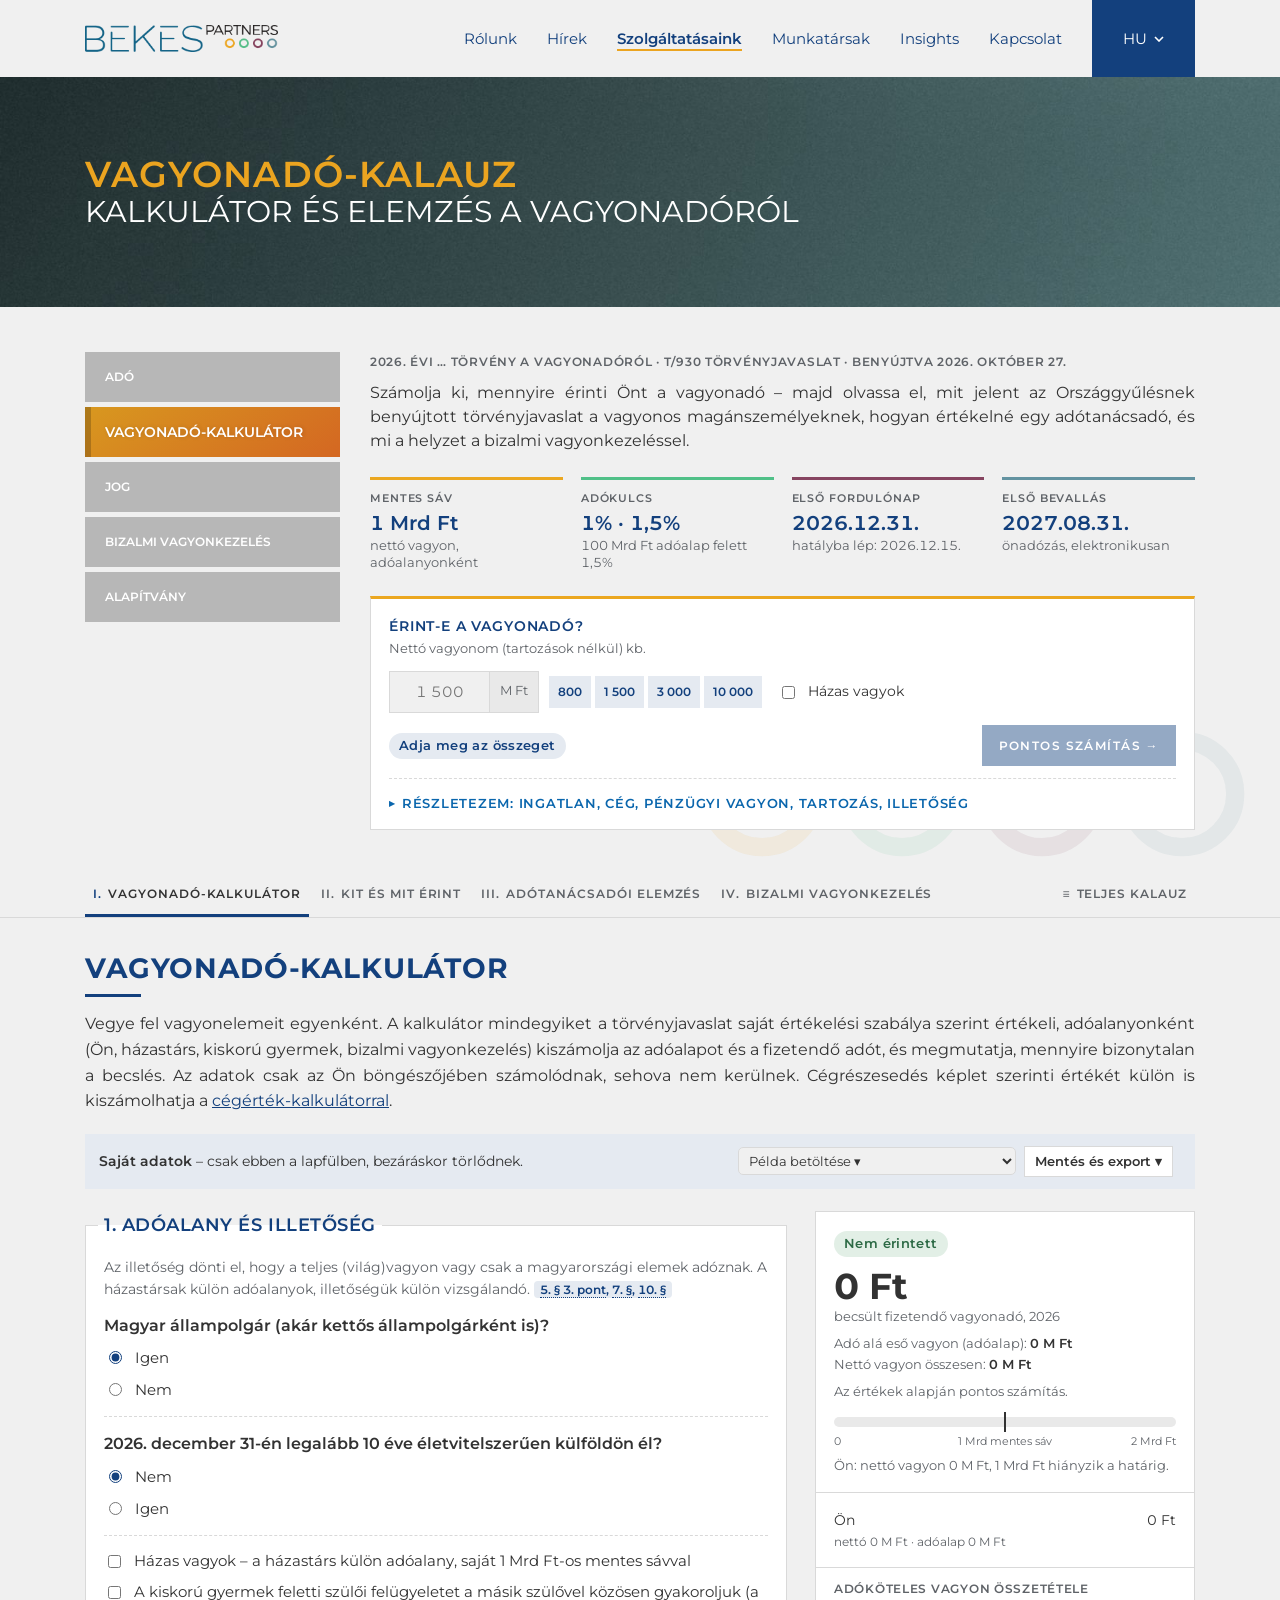
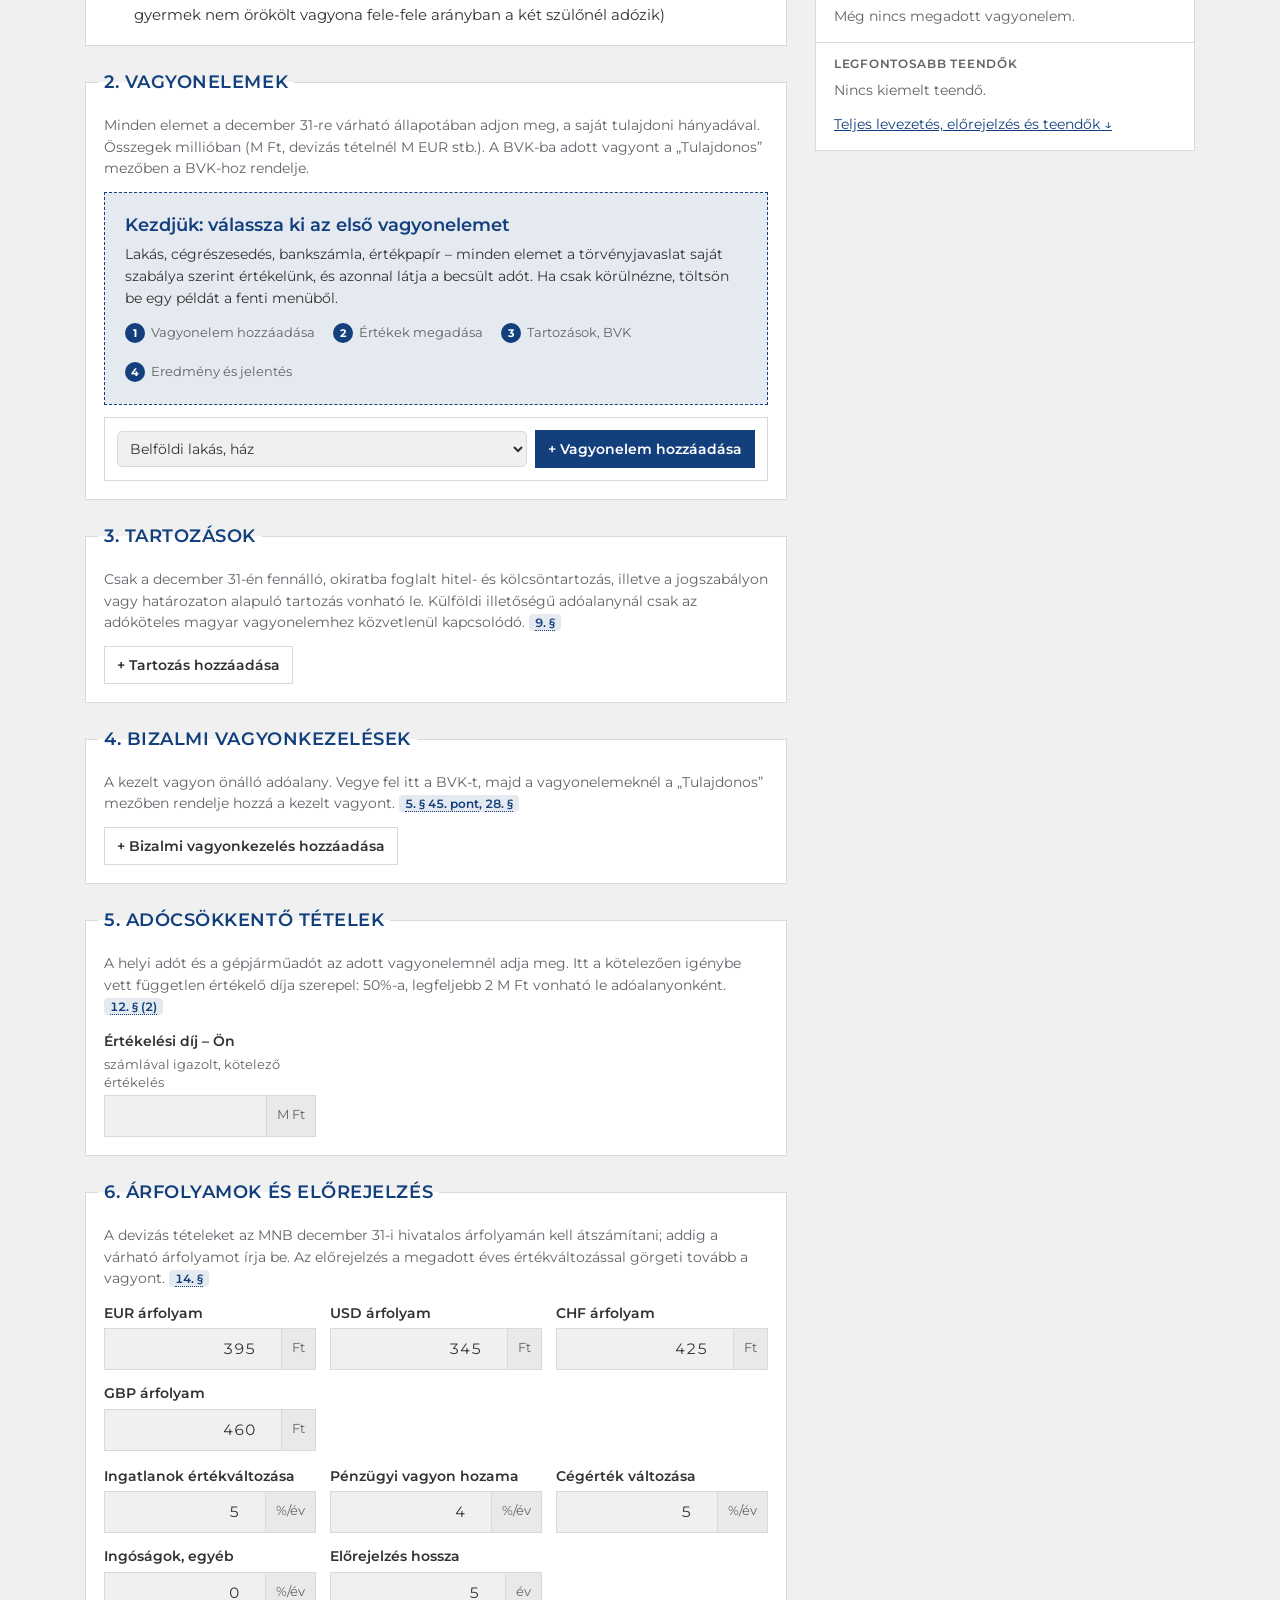
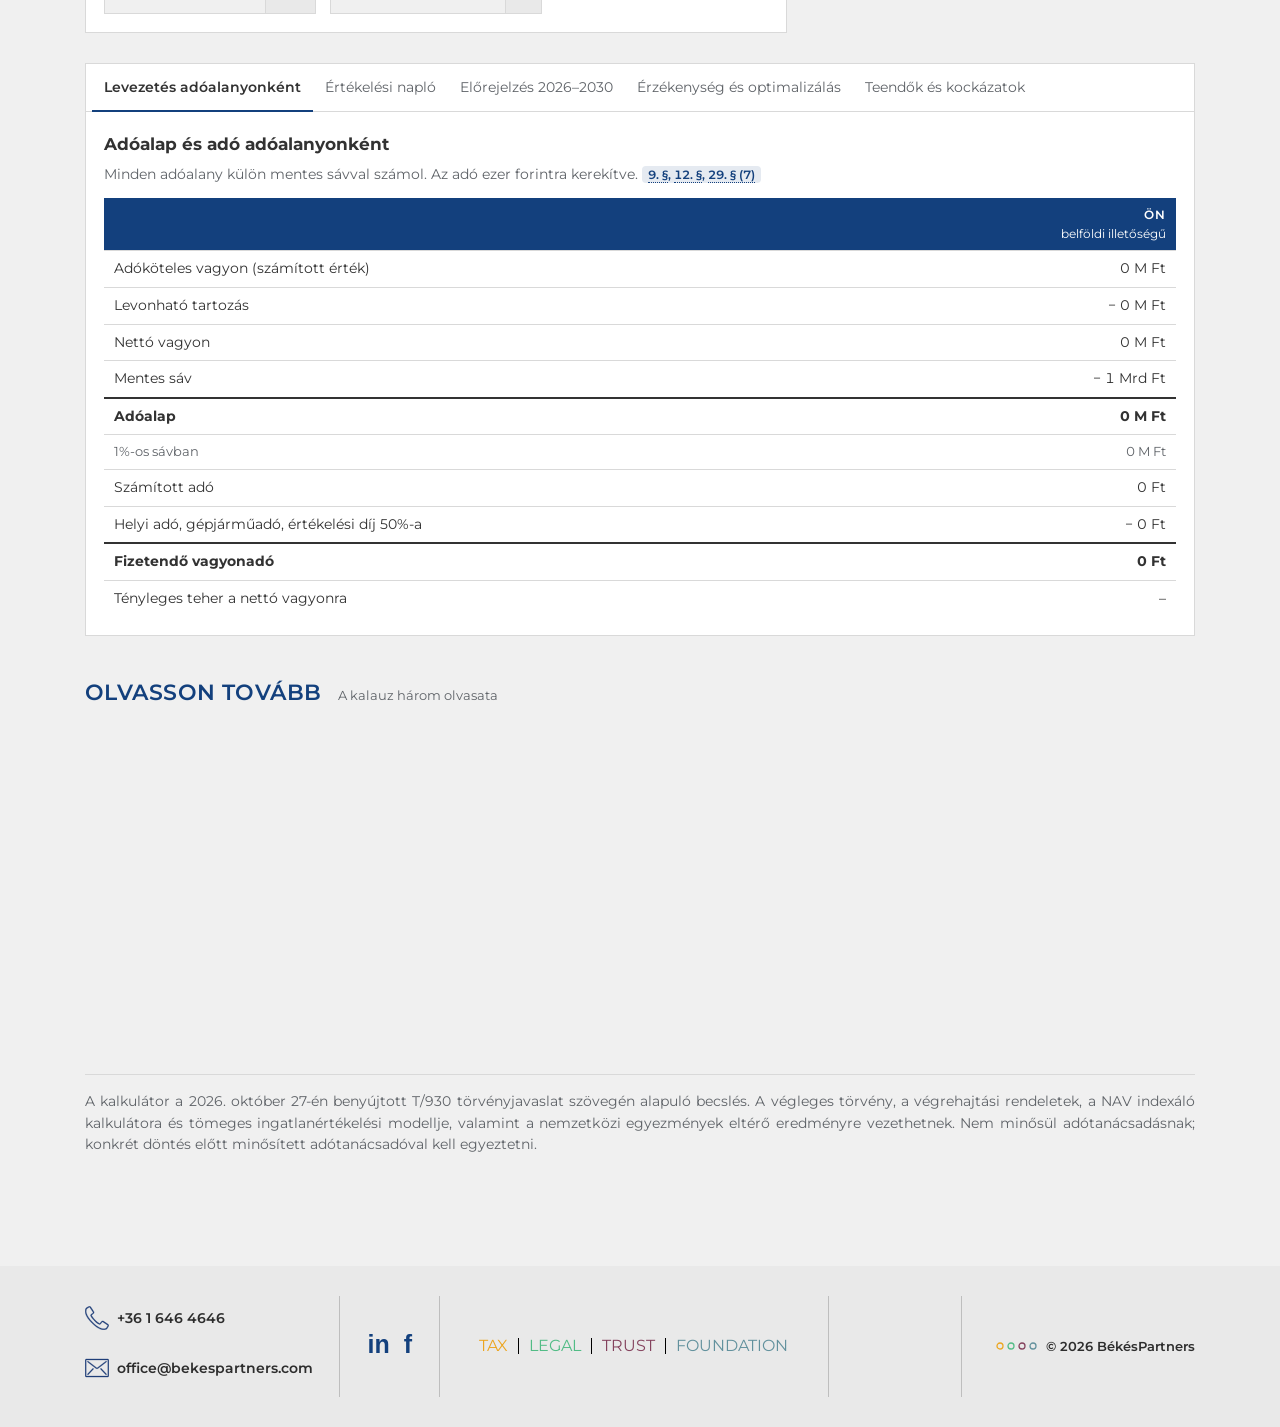
==== commit 595d05de: "Háttér-vízjel visszaépítése + telefonos finomítások - A négy gyűrűs vízjel visszakerült a kalauz és " ====
--- a/index.html
+++ b/index.html
@@ -53,6 +53,16 @@
 <link rel="stylesheet" href="styles.css">
 </head>
 <body>
+<!-- Háttér-vízjel: a logó négy gyűrűje a tartalom mögött; a BVK fülön az SQN-logó (styles.css: .wm) -->
+<div class="wm" aria-hidden="true">
+  <svg class="wm-rings" viewBox="0 0 400 100" width="560" height="140">
+    <circle cx="50" cy="50" r="38" fill="none" stroke="#ECA520" stroke-width="13"/>
+    <circle cx="150" cy="50" r="38" fill="none" stroke="#52BC86" stroke-width="13"/>
+    <circle cx="250" cy="50" r="38" fill="none" stroke="#84425D" stroke-width="13"/>
+    <circle cx="350" cy="50" r="38" fill="none" stroke="#62919D" stroke-width="13"/>
+  </svg>
+  <img class="wm-sqn" src="sqn-logo.png" alt="" width="272" height="252">
+</div>
 <!-- FEJLÉC – a bekespartners.com fejlécének mása (logó, főmenü, nyelvválasztó; mobilon hamburger) -->
 <header class="sitehdr" id="brandbar">
   <div class="wrap hdr-row">
@@ -156,11 +166,11 @@
 <nav class="tabbar has-sel" aria-label="Fejezetek">
   <div class="wrap">
     <div class="tabs" role="tablist">
-      <button class="tab" role="tab" id="t-teszt" data-target="teszt" aria-controls="teszt" aria-selected="true"><span class="n">I.</span>Vagyonadó-kalkulátor</button>
-      <button class="tab" role="tab" id="t-osszefoglalo" data-target="osszefoglalo" aria-controls="osszefoglalo" aria-selected="false"><span class="n">II.</span>Kit és mit érint</button>
-      <button class="tab" role="tab" id="t-szakmai" data-target="szakmai" aria-controls="szakmai" aria-selected="false"><span class="n">III.</span>Adótanácsadói elemzés</button>
-      <button class="tab" role="tab" id="t-bvk" data-target="bvk" aria-controls="bvk" aria-selected="false"><span class="n">IV.</span>Bizalmi vagyonkezelés</button>
-      <button class="tab tab-all" role="tab" id="t-all" data-target="all" aria-controls="osszefoglalo szakmai bvk" aria-selected="false"><span class="n">≡</span>Teljes kalauz</button>
+      <button type="button" class="tab" role="tab" id="t-teszt" data-target="teszt" aria-controls="teszt" aria-selected="true"><span class="n">I.</span>Vagyonadó-kalkulátor</button>
+      <button type="button" class="tab" role="tab" id="t-osszefoglalo" data-target="osszefoglalo" aria-controls="osszefoglalo" aria-selected="false"><span class="n">II.</span>Kit és mit érint</button>
+      <button type="button" class="tab" role="tab" id="t-szakmai" data-target="szakmai" aria-controls="szakmai" aria-selected="false"><span class="n">III.</span>Adótanácsadói elemzés</button>
+      <button type="button" class="tab" role="tab" id="t-bvk" data-target="bvk" aria-controls="bvk" aria-selected="false"><span class="n">IV.</span>Bizalmi vagyonkezelés</button>
+      <button type="button" class="tab tab-all" role="tab" id="t-all" data-target="all" aria-controls="osszefoglalo szakmai bvk" aria-selected="false"><span class="n">≡</span>Teljes kalauz</button>
     </div>
     <label class="tabsel"><span class="sr-only">Fejezet választása</span>
       <select id="tabSel">
--- a/styles.css
+++ b/styles.css
@@ -695,7 +695,7 @@
 
 /* Nyomtatás: csak a jelentés */
 @media print{
-  .sitehdr,.svc-side,.sfooter,.tabbar,.kmini,.quick,.mmenu,.reveal-hint{display:none !important}
+  .sitehdr,.svc-side,.sfooter,.tabbar,.kmini,.quick,.mmenu,.reveal-hint,.wm{display:none !important}
   .page-top{background:none !important;height:auto !important;padding:0 0 8pt !important}
   .page-top .pt-title,.page-top .pt-sub{color:#000 !important}
   .svc{display:block !important;padding-top:0 !important}
@@ -719,8 +719,9 @@
    FŐOLDAL-ILLESZTÉS (2026-10-31) – a bekespartners.com fejléce, page-top
    sávja, szolgáltatás-oldalmenüje és lábléce. Méretek és színek a főoldalról
    lemérve (container 1140 px, fejléc 77 px, page-top 230/180 px, oldalmenü
-   255 px). A korábbi .brandbar/.masthead/.practice-rule/.site-footer/.wm
-   elemek kikerültek a HTML-ből.
+   255 px). A korábbi .brandbar/.masthead/.practice-rule/.site-footer
+   elemek kikerültek a HTML-ből; a .wm háttér-vízjel (négy gyűrű,
+   BVK fülön SQN) szándékosan megmaradt – a főoldalon nincs ilyen.
    ===================================================================== */
 :root{--bar-h:77px;--sb-grey:#B7B7B7;--sb-grey-h:#999999;--bp-orange:#EBA420}
 @media (max-width:991.98px){:root{--bar-h:64px}}
@@ -910,3 +911,42 @@
 /* SQN-fül: a gombok és a sötét sáv felirata WCAG AA kontraszttal */
 .sqn .cta,.sqn button.cta{background:var(--sqn-blue-text);border-color:var(--sqn-blue-text);font-weight:600}
 .band.slate .eyebrow{color:#DCE6EE}
+
+/* =====================================================================
+   TELEFON / ÉRINTŐKÉPERNYŐ (2026-10-31)
+   - iOS Safari a 16 px-nél kisebb betűs mezőknél fókuszkor ránagyít: 16 px
+   - érintési célok legalább 44 px (Apple HIG) – álló és fekvő nézetben is
+   - kivágásos iPhone fekvő nézetben a tartalom ne kerüljön a kivágás alá
+   ===================================================================== */
+html{-webkit-text-size-adjust:100%;text-size-adjust:100%}
+.wrap{padding-left:max(15px,env(safe-area-inset-left,0px));padding-right:max(15px,env(safe-area-inset-right,0px))}
+@media (pointer:coarse), (max-width:900px){
+  input:not([type=checkbox]):not([type=radio]):not([type=file]),select,textarea,.sel,.sel.small,.ka-name,.ktxt{font-size:16px}
+}
+@media (pointer:coarse){
+  .btn,.btn.small,.sel,.sel.small,summary.btn,.ka-name,.linkbtn,.cta,.q-go,.tab,.ktab{min-height:44px}
+  .ka-name{padding-block:8px}
+  .q-chips button{min-height:44px;padding-inline:10px}
+  label.chk,.choice label{min-height:44px;align-items:center}
+  .chk input,.choice input,input[type=checkbox],input[type=radio]{width:20px;height:20px;flex:0 0 20px;margin-top:0}
+  .q-details summary,.kfold summary,details > summary{min-height:44px;display:flex;align-items:center}
+  .k-intro a,.qfld small a,.prose a:not(.reflink):not(.cta){padding-block:6px;display:inline-block}
+  .hdr-logo{padding-block:8px}
+  .sf-nav a{padding-block:14px}
+  .sf-contact a{min-height:44px}
+  .sf-share a{display:inline-flex;align-items:center;justify-content:center;min-width:44px;min-height:44px}
+  .kmenu-list .btn{min-height:44px}
+}
+.mm-close svg,.hdr-burger span{pointer-events:none}
+.mm-close{position:relative;z-index:1;flex:0 0 44px}
+
+/* Keskeny kijelző: a leghosszabb opció ne szélesítse ki a select-et (320 px-en 327 px volt) */
+select,.sel{max-width:100%}
+.bar-actions,.bar-actions > *{min-width:0;max-width:100%}
+.mmenu{width:min(100vw,420px)}
+@media (pointer:coarse){
+  .tabsel select{font-size:16px}
+  .qopts .chk{min-height:44px;align-items:center}
+  .qfld small a{padding-block:10px;display:inline-block}
+  .sf-pg a{display:inline-block;padding-block:12px}
+}
